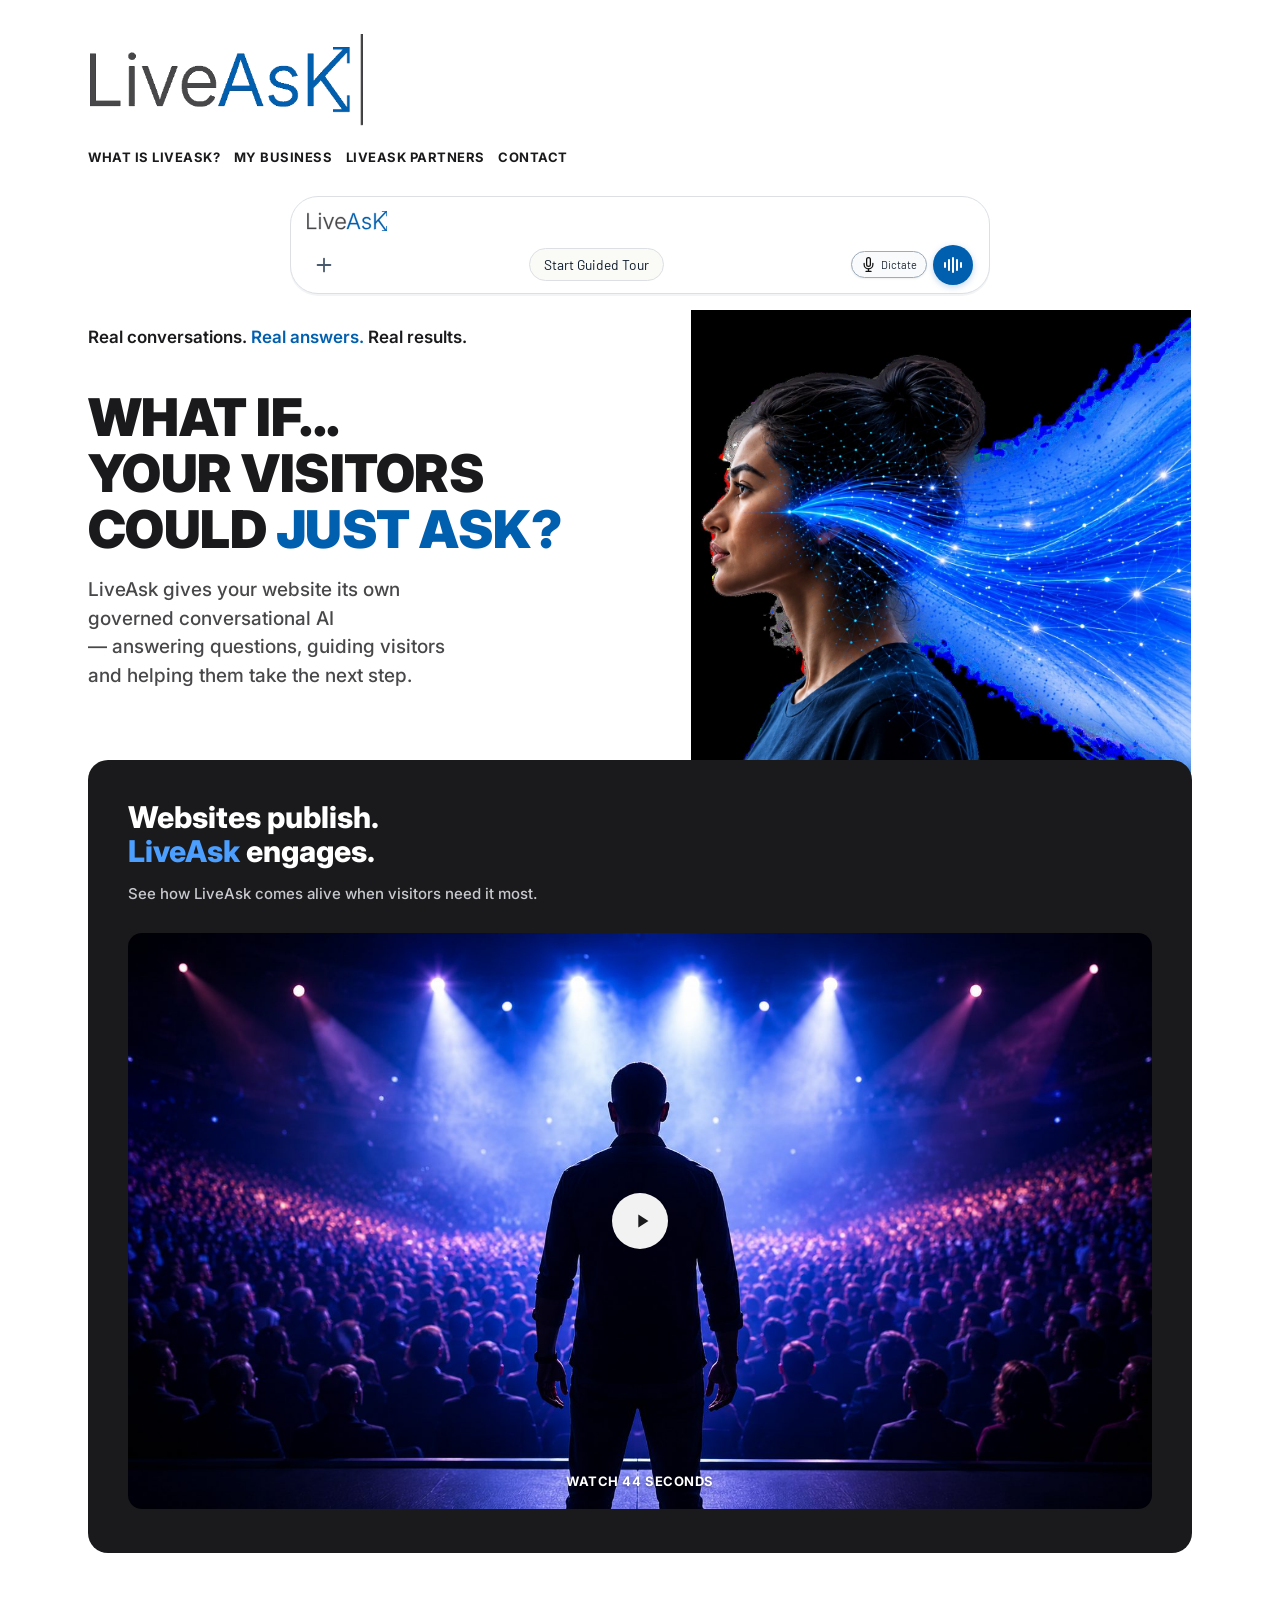
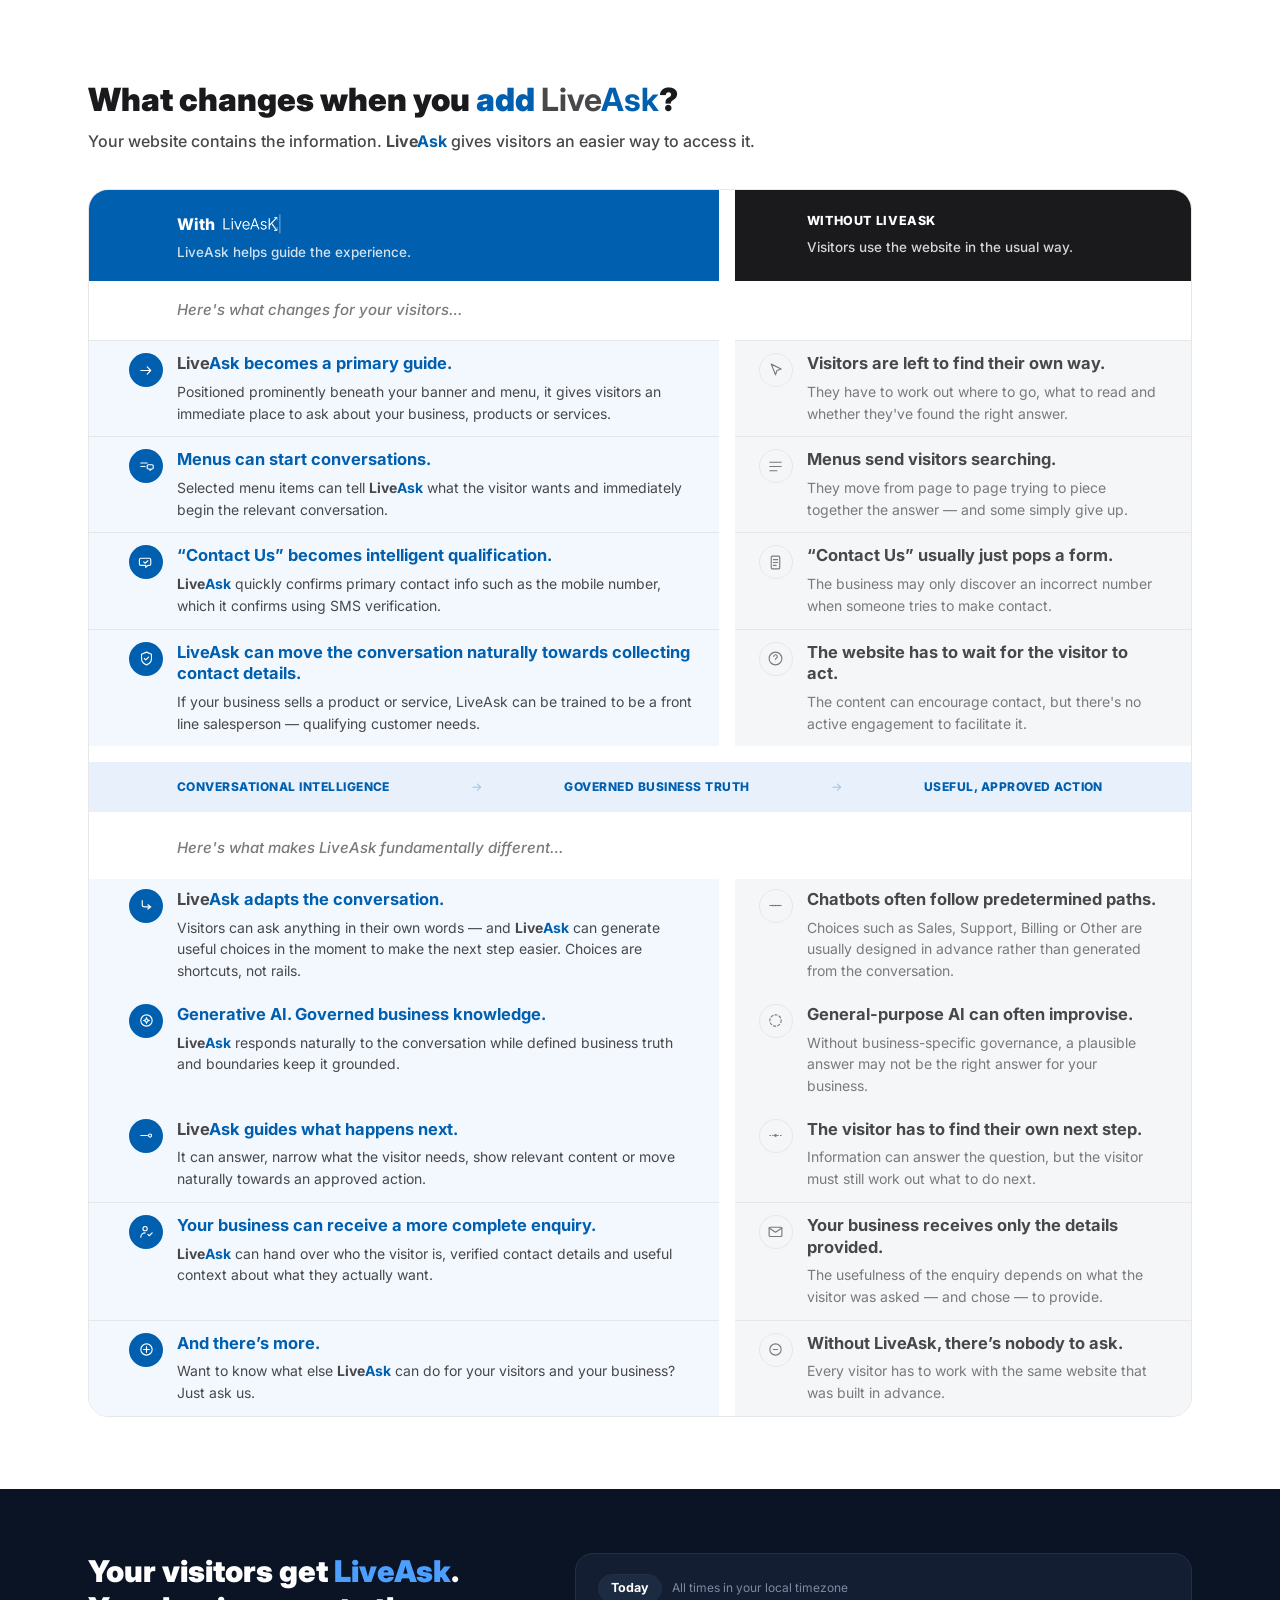
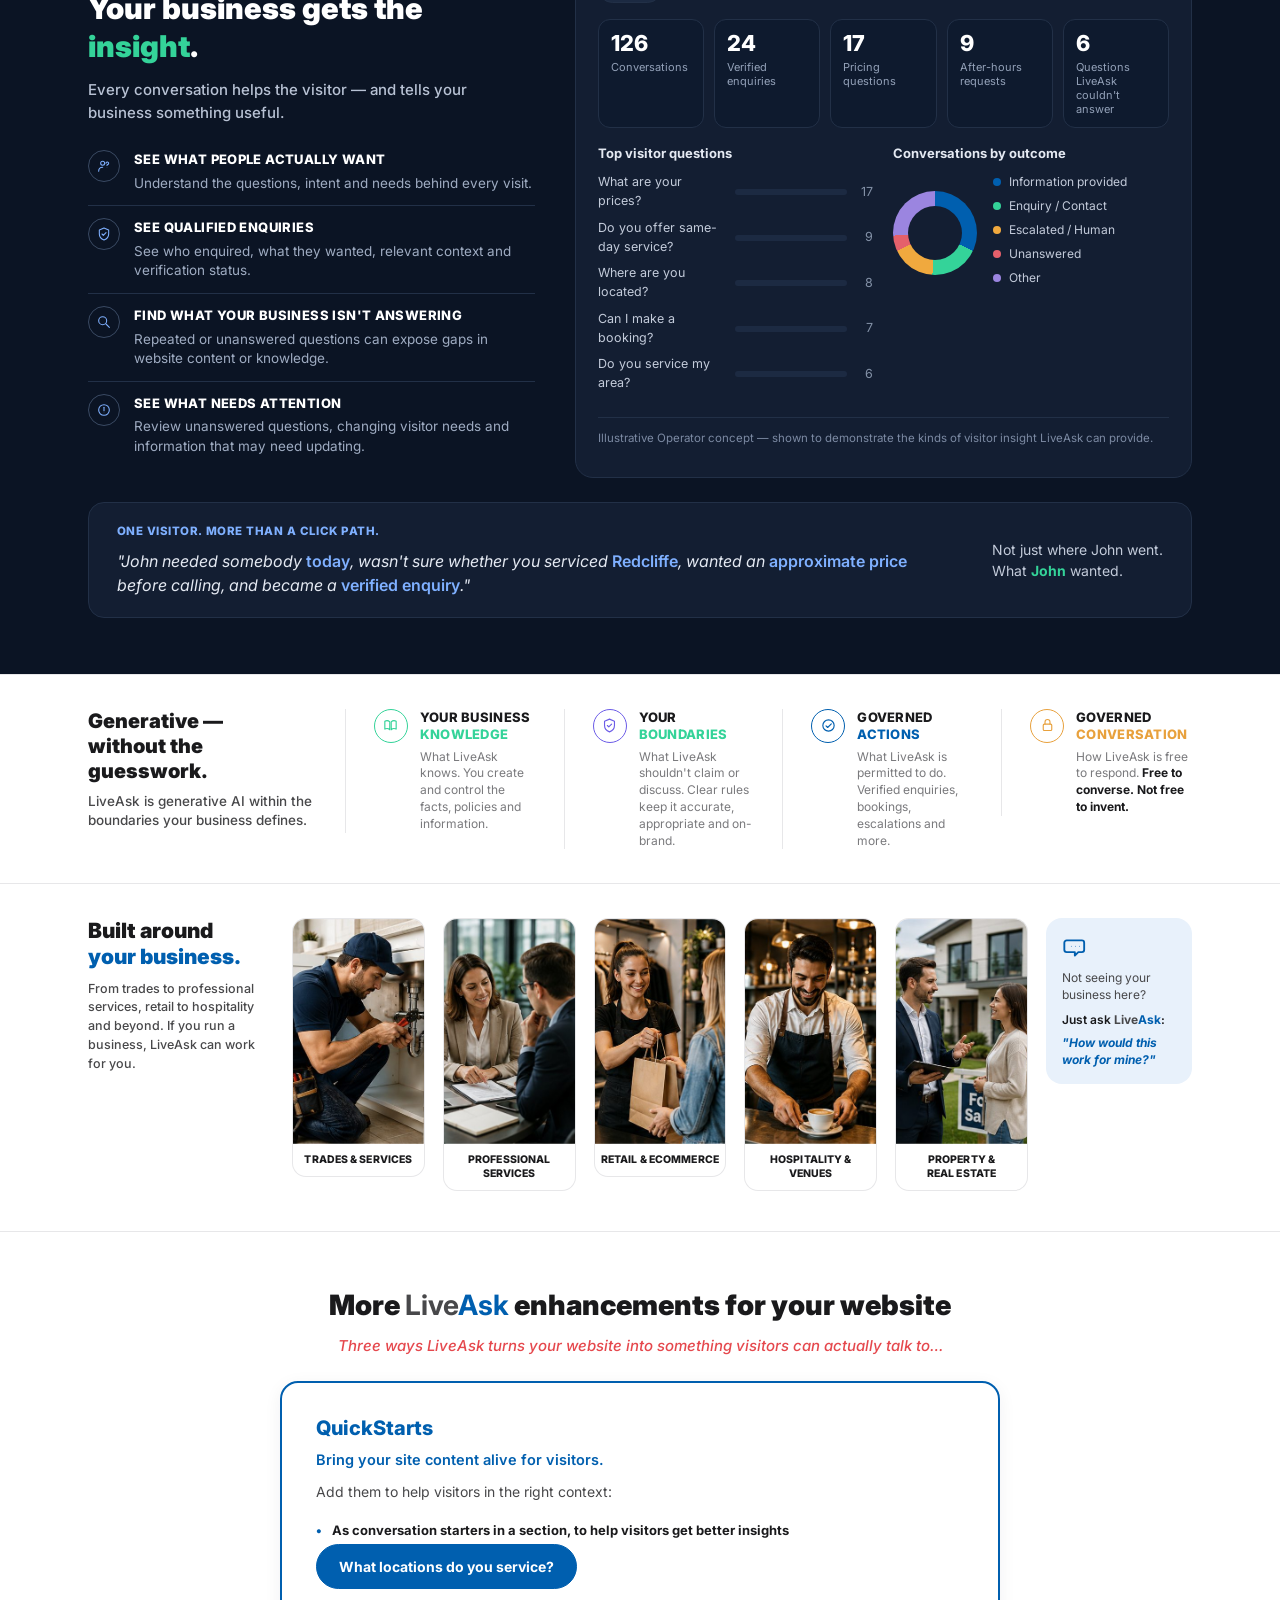
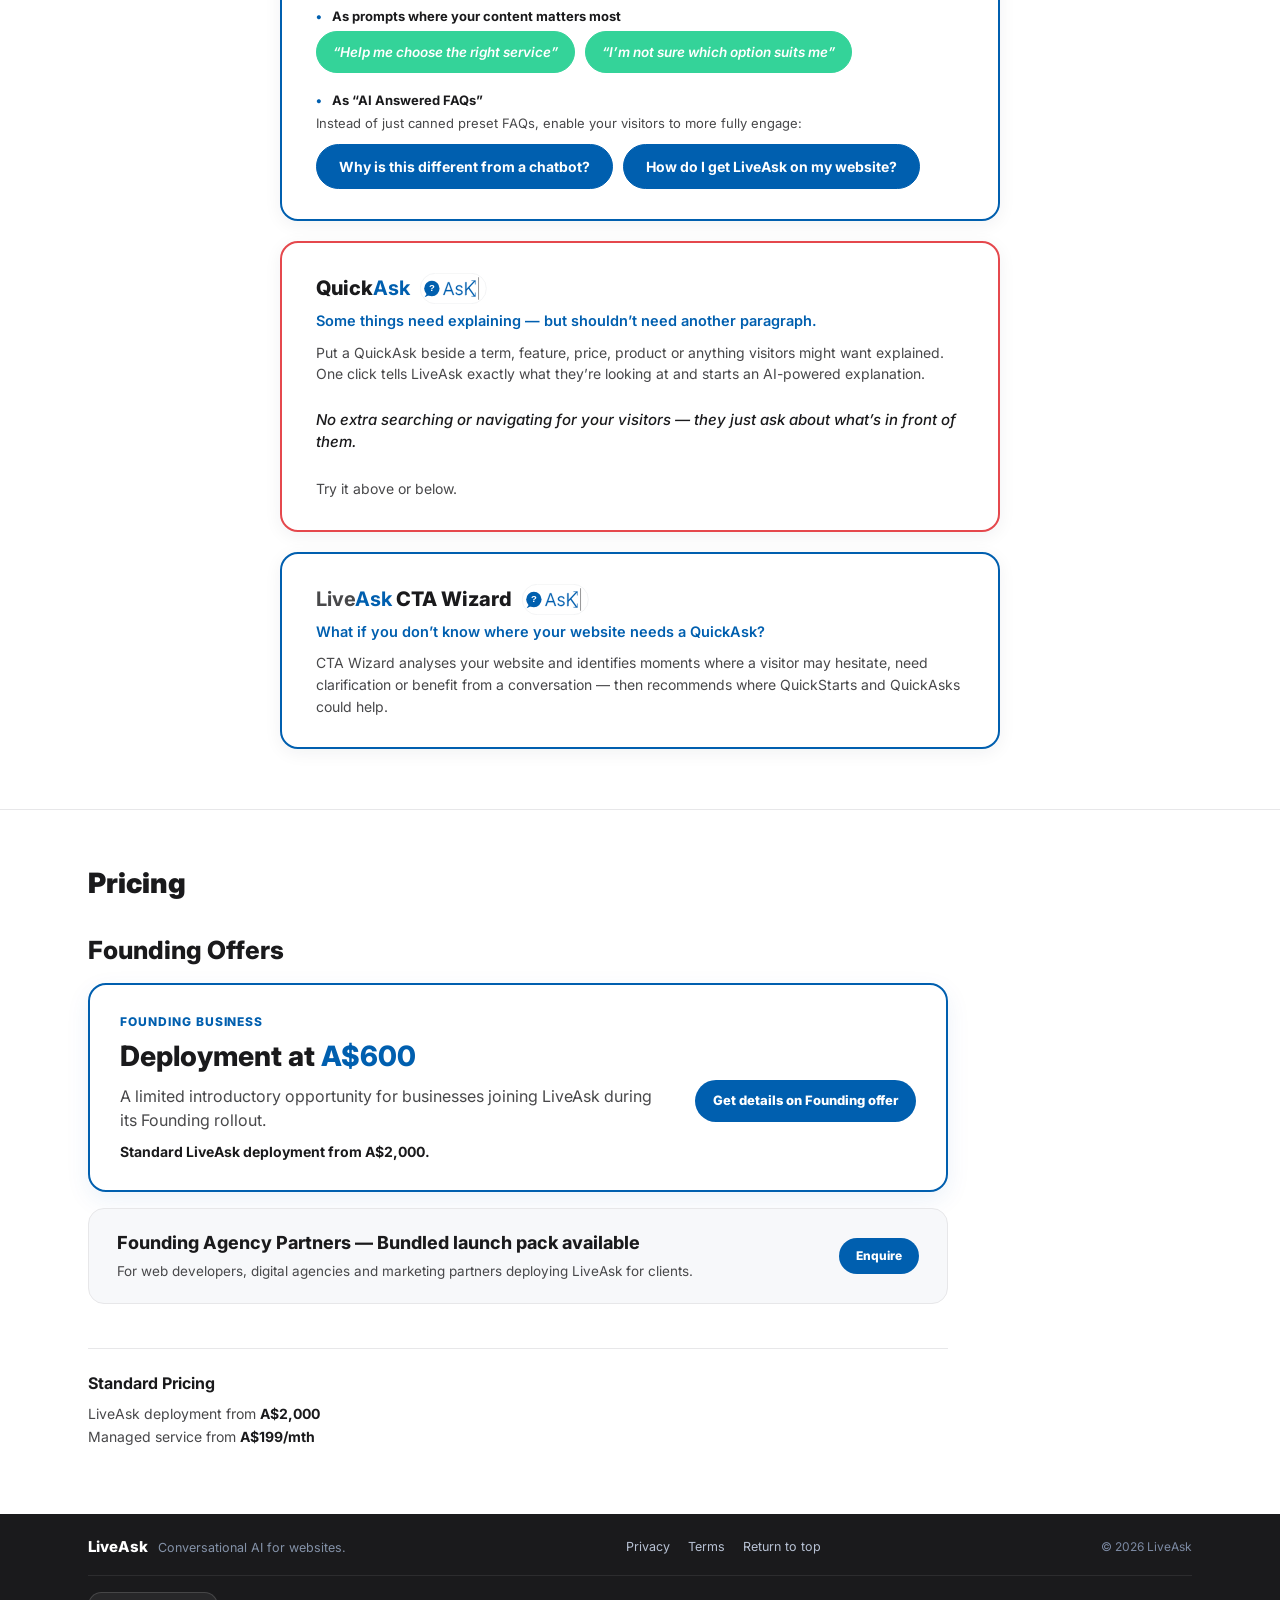
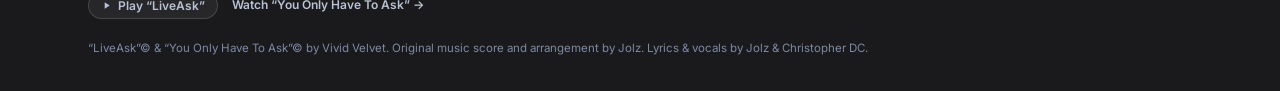
==== index.html @ ff4d7b0a "Update homepage Founding offer pricing presentation" ====
<!DOCTYPE html>
<html lang="en">
<head>
<meta charset="UTF-8">
<meta name="viewport" content="width=device-width, initial-scale=1.0">
<title>LiveAsk — Real conversations. Real answers. Real results.</title>
<link rel="icon" href="/favicon.svg" type="image/svg+xml">
<link rel="icon" href="/favicon.ico" sizes="32x32">
<link rel="apple-touch-icon" href="/apple-touch-icon.png">
<link rel="manifest" href="/manifest.json">
<link rel="preconnect" href="https://fonts.googleapis.com">
<link rel="preconnect" href="https://fonts.gstatic.com" crossorigin>
<link href="https://fonts.googleapis.com/css2?family=Inter:wght@400;500;600;700;800;900&display=swap" rel="stylesheet">
<style>
  :root {
    --liveask-blue: #005FAF;
    --liveask-charcoal: #48484A;
    --ink: #1A1A1C;
    --paper: #FFFFFF;
    --hairline: #E7E7E9;
    --placeholder-fill: #F5F6F8;
    --placeholder-line: #D8DADE;
    --liveask-green: #34D399;
    --liveask-navy: #0B1424;
    --liveask-navy-card: #131E32;
    --liveask-navy-border: #223047;
    --liveask-with-tint: #F3F8FE;
    --liveask-indigo: #6C5CE7;
    --liveask-amber: #E8A13D;
    --liveask-red: #E5484D;
    --liveask-amber-tint: #FBF3E7;
    --liveask-red-tint: #FDEDEC;
    --liveask-muted: #7A7A7D;
    --liveask-blue-soft: #E8F1FB;

    --page-max: 1200px;
    --gutter-desktop: 48px;
    --gutter-mobile: 20px;
  }

  * { box-sizing: border-box; }

  html, body {
    margin: 0;
    padding: 0;
  }

  body {
    font-family: 'Inter', -apple-system, BlinkMacSystemFont, 'Segoe UI', sans-serif;
    color: var(--ink);
    background: var(--paper);
    -webkit-font-smoothing: antialiased;
    line-height: 1.5;
  }

  a { color: inherit; text-decoration: none; }

  .wrap {
    max-width: var(--page-max);
    margin: 0 auto;
    padding-left: var(--gutter-desktop);
    padding-right: var(--gutter-desktop);
  }

  @media (max-width: 720px) {
    .wrap { padding-left: var(--gutter-mobile); padding-right: var(--gutter-mobile); }
  }

  /* ============================================================
     HEADER — logo + navigation
     ============================================================ */

  .site-header {
    padding-top: 32px;
    padding-bottom: 18px;
  }

  @media (max-width: 720px) {
    .site-header { padding-top: 16px; padding-bottom: 10px; }
  }

  .logo-lockup {
    display: block;
    margin-bottom: 20px;
  }

  .logo-lockup img {
    display: block;
    height: 96px;
    width: auto;
  }

  @media (max-width: 720px) {
    .logo-lockup { margin-bottom: 8px; }
    .logo-lockup img { height: 58px; }
  }

  /* Primary navigation. Desktop shows the full "LIVEASK AGENTS" label;
     mobile swaps to the shortened "AGENTS" via the [data-mobile] element
     below, per the approved written spec (Section 8) — the mockup's
     desktop "AGENTS" shortening was image-generation drift, not authoritative. */
  /* Balanced/justified across the full header width, rather than
     clustered tight under the logo — spacing between items comes
     from the row itself (space-between), not fixed gaps. */
  .primary-nav {
    display: flex;
    align-items: center;
    justify-content: space-between;
    width: 100%;
    max-width: 480px;
    margin: 0 auto 0 0; /* nav block itself stays left-anchored under the logo; items inside are justified */
    flex-wrap: nowrap;
    white-space: nowrap;
  }

  .primary-nav a {
    font-size: 13px;
    font-weight: 700;
    letter-spacing: 0.04em;
    text-transform: uppercase;
    color: var(--ink);
  }

  .primary-nav [data-mobile] { display: none; }

  @media (max-width: 720px) {
    .primary-nav {
      max-width: none; /* use the full mobile width for justification */
      overflow: hidden; /* must stay one line — no wrap, no hamburger */
    }
    .primary-nav a {
      font-size: 10.5px;
      letter-spacing: 0.02em;
    }
    .primary-nav [data-desktop] { display: none; }
    .primary-nav [data-mobile] { display: inline; }
  }

  /* ============================================================
     LIVEASK BAR — RESERVED INTEGRATION POINT ONLY
     Per the approved brief: the real LiveAsk frontend (expansion,
     rotating prompts, mic, submit, conversation UI) is supplied
     separately and must be integrated, not fabricated here. This
     block reserves the correct position, proportions and spacing
     only. The cursor-off logo + CSS cursor pairing was explicitly
     requested for the logo lockup inside this bar; everything else
     in this container is inert structure, not real behaviour.
     ============================================================ */

  .liveask-bar {
    display: flex;
    align-items: center;
    gap: 14px;
    background: var(--paper);
    border: 1.5px solid var(--hairline);
    border-radius: 999px;
    padding: 14px 24px;
    box-shadow: 0 1px 2px rgba(20, 20, 25, 0.04);
  }

  .liveask-privacy-notice {
    margin: 10px 0 0;
    text-align: center;
    font-size: 11.5px;
    line-height: 1.4;
    color: var(--liveask-muted);
  }

  .liveask-privacy-notice a {
    color: var(--liveask-muted);
    text-decoration: underline;
  }

  .liveask-privacy-notice a:hover {
    color: var(--liveask-blue);
  }

  .liveask-bar .bar-logo {
    display: flex;
    align-items: center;
    gap: 0;
    flex-shrink: 0;
  }

  .liveask-bar .bar-logo img {
    height: 22px;
    width: auto;
    display: block;
  }

  /* CSS-rendered cursor, immediately right of the cursor-off logo mark,
     as specifically requested — a static brand detail, not an
     interactive/conversational behaviour. Pulled in with a negative
     margin because the source PNG has ~6% baked-in transparent
     padding after the arrow tip, which otherwise reads as an
     unintended gap no matter how tight the CSS spacing is. */
  .bar-cursor {
    width: 1.5px;
    height: 20px;
    background: var(--liveask-charcoal);
    margin-left: -1px;
    animation: blink 1.5s steps(1) infinite;
  }

  @keyframes blink {
    0%, 49% { opacity: 1; }
    50%, 100% { opacity: 0; }
  }

  /* Empty flexible reserve — real placeholder/rotating-prompt text,
     microphone and submit control arrive with the real component. */
  .bar-reserve {
    flex: 1 1 auto;
    min-width: 24px;
  }

  @media (max-width: 720px) {
    .liveask-bar { padding: 11px 18px; gap: 10px; }
    .liveask-bar .bar-logo img { height: 17px; }
    .bar-cursor { height: 15px; margin-left: -1px; }
  }

  /* ============================================================
     TAGLINE
     ============================================================ */

  .tagline {
    margin-top: 20px;
    font-size: 17px;
    font-weight: 600;
    white-space: nowrap;
  }

  .tagline .accent { color: var(--liveask-blue); }
  .tagline .plain { color: var(--ink); }

  @media (max-width: 720px) {
    .tagline { margin-top: 14px; font-size: 11.5px; }
  }

  /* ============================================================
     HERO
     ============================================================ */

  .hero {
    display: grid;
    grid-template-columns: 1.05fr 0.95fr;
    grid-template-areas: "content art";
    column-gap: 48px;
    align-items: start;
    margin-top: 40px;
    padding-bottom: 0;
  }

  .hero-content { grid-area: content; }
  .hero-heading { grid-area: heading; }
  .hero-copy { grid-area: copy; }

  .hero h1 {
    margin: 0;
    font-size: 52px;
    line-height: 1.08;
    font-weight: 900;
    letter-spacing: -0.01em;
    text-transform: uppercase;
  }

  .hero h1 .line-emphasis { color: var(--liveask-blue); }

  .hero p.supporting {
    margin-top: 18px;
    max-width: 40ch;
    font-size: 19px;
    line-height: 1.5;
    color: var(--liveask-charcoal);
    font-weight: 500;
  }

  .desktop-break { display: inline; }

  /* Hero artwork — the cropped/transparent version of
     liveask-hero-conversation-flow.png. Real supplied asset, genuine
     alpha transparency (confirmed — not a checkerboard artifact this
     time), tightly cropped to her face with no dead space in front
     of it. No frame, no border, no shadow, no card — sits directly
     on the white page. Container aspect-ratio matches the source
     image's own ratio (1230:1278, near-square) so object-fit needs
     to do minimal cropping. */
  .hero-art {
    grid-area: art;
    width: 100%;
    max-width: 500px;
    aspect-ratio: 1230 / 1278;
    justify-self: center;
    align-self: start;
    margin-top: -80px;
    overflow: hidden;
  }

  .hero-art img {
    display: block;
    width: 100%;
    height: 100%;
    object-fit: cover;
    object-position: center;
  }

  /* Mobile: headline spans full width; the supporting copy and the
     (substantially shrunk) artwork share the row beneath it, per the
     approved mobile composition reference. This replaces the earlier
     "image as a large block underneath everything" approach and is
     what actually shortens the hero on mobile. */
  .force-break { display: none; }

  @media (max-width: 900px) {
    .hero {
      grid-template-columns: minmax(0, 1fr) minmax(0, 1fr);
      grid-template-areas:
        "heading heading"
        "copy    art";
      column-gap: 10px;
      row-gap: 18px;
    }
    .hero-content { display: contents; }
    .hero h1 { font-size: 32px; }
    .hero-art { max-width: none; align-self: start; margin-right: -38px; margin-top: -12px; }
    .force-break { display: inline; }
    .desktop-break { display: none; }
    .hero p.supporting {
      font-size: 15px;
      margin-top: 6px;
      width: 240px;
      max-width: none;
      min-width: 0;
      justify-self: start;
    }
    .hero {
      grid-template-columns: minmax(0, 1fr) minmax(0, 1fr);
    }
  }

  @media (max-width: 720px) {
    .hero { margin-top: 14px; padding-bottom: 0; }
    .hero h1 { font-size: 27px; }
    .hero p.supporting { font-size: 15px; margin-top: 6px; }
    .hero {
      grid-template-columns: minmax(0, 1fr) minmax(0, 1fr);
      column-gap: 8px;
    }
    .hero-art { margin-right: -30px; }
  }

  /* ============================================================
     "WEBSITES PUBLISH. LIVEASK ENGAGES." — dark explainer section.
     Real HTML/CSS throughout; liveask-video-auditorium.png is the
     only media element. Play control is a real <button>, not part
     of the artwork, per instruction — inert for now (no video wired
     up yet, consistent with "prepare, don't build the video itself").
     ============================================================ */

  .engage-section {
    padding: 0 0 64px;
    margin-top: -70px;
    position: relative;
    z-index: 1;
  }

  /* Correctly-ordered mobile reset — placed AFTER the desktop rule
     above, not before it. A rule placed earlier in the file loses to
     a later rule of equal specificity regardless of which media
     query it's in; an earlier attempt at this reset was silently
     overridden by the desktop rule it was meant to cancel, which is
     what broke mobile in the previous pass. */
  @media (max-width: 900px) {
    .engage-section {
      margin-top: 0;
      position: static;
    }
  }

  .engage-card {
    background: var(--ink);
    border-radius: 20px;
    padding: 40px 40px 44px;
  }

  .engage-heading {
    margin: 0;
    color: #FFFFFF;
    font-size: 30px;
    font-weight: 800;
    line-height: 1.15;
  }

  .engage-heading .accent-blue { color: #4D9FFF; }

  .engage-sub {
    margin: 14px 0 0;
    color: #C7C9CE;
    font-size: 15px;
    font-weight: 500;
    max-width: 46ch;
  }

  .engage-media {
    position: relative;
    margin-top: 28px;
    border-radius: 14px;
    overflow: hidden;
    aspect-ratio: 16 / 9;
    background: #000;
  }

  .engage-media img,
  .engage-media video {
    display: block;
    width: 100%;
    height: 100%;
    object-fit: cover;
  }

  .watch-caption {
    position: absolute;
    left: 50%;
    bottom: 18px;
    transform: translateX(-50%);
    color: #FFFFFF;
    font-size: 13px;
    font-weight: 700;
    letter-spacing: 0.04em;
    text-transform: uppercase;
    text-shadow: 0 1px 3px rgba(0,0,0,0.5);
    pointer-events: none;
  }

  @media (prefers-reduced-motion: no-preference) {
    .play-control,
    .watch-caption {
      transition: opacity 0.2s ease;
    }
  }

  .engage-media.is-playing .play-control,
  .engage-media.is-playing .watch-caption {
    opacity: 0;
    pointer-events: none;
  }

  .play-control {
    position: absolute;
    top: 50%;
    left: 50%;
    transform: translate(-50%, -50%);
    width: 56px;
    height: 56px;
    border-radius: 999px;
    border: none;
    background: rgba(255, 255, 255, 0.95);
    color: var(--ink);
    display: flex;
    align-items: center;
    justify-content: center;
    cursor: pointer;
    padding: 0;
  }

  .play-control svg { margin-left: 3px; } /* optical centering for the play triangle */

  @media (max-width: 720px) {
    .engage-section { padding: 0 0 24px; margin-top: 0; }
    .engage-card { padding: 28px 22px 32px; border-radius: 18px; }
    .engage-heading { font-size: 24px; }
    .engage-sub { font-size: 13.5px; margin-top: 10px; }
    .engage-media { margin-top: 20px; border-radius: 12px; }
    .play-control { width: 46px; height: 46px; }
  }

  /* ============================================================
     COMPARISON SECTION — "What changes when you add LiveAsk?"
     ============================================================ */

  .comp-icon-defs { display: none; }

  .comparison-section { padding: 64px 0 72px; }

  .comparison-intro { max-width: 68ch; }

  .comparison-intro h2 {
    margin: 0;
    font-size: 32px;
    font-weight: 900;
    line-height: 1.2;
    color: var(--ink);
  }

  .comp-heading-accent { color: var(--liveask-blue); }

  .comparison-intro p {
    margin: 10px 0 0;
    font-size: 16px;
    color: var(--liveask-charcoal);
    font-weight: 500;
  }

  /* brand word — body copy treatment (rule B) */
  .brand-word { white-space: nowrap; }
  .brand-live { color: var(--liveask-charcoal); font-weight: 700; }
  .brand-ask { color: var(--liveask-blue); font-weight: 700; }

  /* ---------- DESKTOP / TABLET TABLE ---------- */

  .comparison-table {
    display: grid;
    grid-template-columns: minmax(0, 1.38fr) minmax(0, 1fr);
    column-gap: 16px;
    row-gap: 0;
    margin-top: 36px;
    background: var(--paper);
    border: 1px solid var(--hairline);
    border-radius: 20px;
    overflow: hidden;
  }

  .comp-col-header { padding-top: 22px; padding-bottom: 18px; color: #fff; }

  .comp-logo { display: block; width: auto; }

  .comp-col-with.comp-col-header { padding-left: 88px; padding-right: 24px; background: var(--liveask-blue); }
  .comp-col-without.comp-col-header { padding-left: 72px; padding-right: 40px; background: var(--ink); }

  .comp-col-label {
    margin: 0;
    display: flex;
    align-items: center;
    gap: 8px;
    font-size: 16px;
    font-weight: 800;
    color: #fff;
  }

  .comp-col-label-without {
    font-size: 12.5px;
    letter-spacing: 0.05em;
    text-transform: uppercase;
  }

  .comp-logo-banner {
    height: 20px;
    width: auto;
    display: block;
    margin: 0;
    filter: brightness(0) invert(1);
  }

  .comp-col-sub {
    margin: 6px 0 0;
    font-size: 14px;
    font-weight: 500;
    color: var(--liveask-charcoal);
  }

  .comp-col-sub-on-color {
    margin: 6px 0 0;
    font-size: 13.5px;
    font-weight: 500;
    color: rgba(255, 255, 255, 0.82);
  }

  .comp-row { display: contents; }

  .comp-progression-banner {
    grid-column: 1 / -1;
    display: flex;
    align-items: center;
    justify-content: space-between;
    gap: 12px;
    min-height: 50px;
    margin-top: 16px;
    padding: 0 88px;
    background: var(--liveask-blue-soft);
    font-size: 12px;
    font-weight: 800;
    letter-spacing: 0.04em;
    text-transform: uppercase;
    color: var(--liveask-blue);
  }

  .comp-progression-banner .arrow { color: #9BBFE0; font-weight: 400; flex-shrink: 0; }

  .comp-narrative-caption {
    grid-column: 1 / -1;
    padding: 10px 40px 4px 88px;
    font-size: 15px;
    font-style: italic;
    font-weight: 500;
    color: var(--liveask-muted);
  }

  .comp-narrative-caption--top {
    padding-top: 3px;
  }

  .comp-cell {
    display: flex;
    gap: 14px;
    align-items: flex-start;
    padding-top: 12px;
    padding-bottom: 12px;
    border-top: 1px solid var(--hairline);
  }

  .comp-with { padding-left: 40px; padding-right: 24px; }
  .comp-without { padding-left: 24px; padding-right: 32px; }

  .comp-row-progression .comp-cell { border-top: none; padding-top: 10px; }

  .comp-cell h4 {
    margin: 0;
    font-size: 16.5px;
    font-weight: 700;
    line-height: 1.32;
    color: var(--ink);
  }

  .comp-with h4 { color: var(--liveask-blue); }
  .comp-without h4 { color: var(--liveask-charcoal); }

  .comp-cell p {
    margin: 6px 0 0;
    font-size: 14px;
    line-height: 1.55;
    color: var(--liveask-charcoal);
  }

  .comp-without p { color: var(--liveask-muted); }

  .comp-with { background: var(--liveask-with-tint); }
  .comp-without { background: var(--placeholder-fill); }

  .row-icon {
    flex-shrink: 0;
    width: 34px;
    height: 34px;
    border-radius: 999px;
    display: flex;
    align-items: center;
    justify-content: center;
  }

  .row-icon svg { width: 17px; height: 17px; fill: none; stroke: currentColor; stroke-width: 1.6; stroke-linecap: round; stroke-linejoin: round; }

  .row-icon-with { background: var(--liveask-blue); color: #fff; }
  .row-icon-without { background: transparent; border: 1.5px solid var(--hairline); color: var(--liveask-muted); }

  /* ---------- MOBILE INTERLACED PAIRS ---------- */

  .comparison-mobile { display: none; }

  .comp-mobile-header { margin-top: 28px; }
  .comp-mobile-header .comp-logo { height: 22px; margin-bottom: 8px; }
  .comp-mobile-caption { font-style: italic; }

  .comp-pair {
    margin-top: 18px;
    border: 1px solid var(--hairline);
    border-radius: 16px;
    overflow: hidden;
  }

  .comp-pair-progression { border-color: var(--liveask-blue); }

  .comp-progression-label-mobile {
    margin: 0;
    padding: 10px 16px;
    background: var(--liveask-blue-soft);
    font-size: 11px;
    font-weight: 700;
    letter-spacing: 0.02em;
    text-transform: uppercase;
    color: var(--liveask-blue);
  }

  .comp-progression-label-mobile span { color: var(--liveask-muted); font-weight: 400; }

  .comp-block { padding: 16px 16px; }
  .comp-block-with { border-bottom: 1px solid var(--hairline); background: var(--liveask-with-tint); }
  .comp-block-without { background: var(--placeholder-fill); }

  .comp-block-header { display: flex; align-items: center; gap: 8px; margin-bottom: 8px; }

  .comp-block .row-icon { width: 28px; height: 28px; flex-shrink: 0; }
  .comp-block .row-icon svg { width: 14px; height: 14px; }

  .comp-tag {
    display: inline-block;
    font-size: 11px;
    font-weight: 800;
    letter-spacing: 0.04em;
    text-transform: uppercase;
  }

  .comp-tag-with { color: var(--liveask-charcoal); text-transform: none; font-weight: 700; font-size: 13px; }
  .comp-tag-without { color: var(--liveask-muted); }

  .comp-block h4 { margin: 0; font-size: 15.5px; font-weight: 700; line-height: 1.3; color: var(--ink); }
  .comp-block-without h4 { color: var(--liveask-charcoal); }
  .comp-block p { margin: 5px 0 0; font-size: 13.5px; line-height: 1.5; color: var(--liveask-charcoal); }
  .comp-block-without p { color: var(--liveask-muted); }

  .comp-pair-hidden { display: none; }

  .comp-toggle {
    display: block;
    width: 100%;
    margin-top: 18px;
    padding: 13px 0;
    background: transparent;
    border: 1.5px solid var(--liveask-blue);
    border-radius: 999px;
    color: var(--liveask-blue);
    font-size: 14px;
    font-weight: 700;
    cursor: pointer;
  }

  @media (max-width: 900px) {
    .comparison-table { display: none; }
    .comparison-mobile { display: block; }
    .comparison-section { padding: 40px 0 56px; }
    .comparison-intro h2 { font-size: 26px; }
    .comparison-intro p { font-size: 14.5px; }
  }


  /* ============================================================
     VISITOR INSIGHT SECTION — "Your visitors get LiveAsk.
     Your business gets the insight."
     ============================================================ */

  .visitor-insight-section {
    background: var(--liveask-navy);
    padding: 56px 0;
  }

  .insight-heading {
    margin: 0;
    font-size: 30px;
    font-weight: 900;
    line-height: 1.25;
    color: #FFFFFF;
  }

  .insight-heading .accent-live { color: #FFFFFF; }
  .insight-heading .accent-ask { color: #4D9FFF; }
  .insight-heading .accent-green { color: var(--liveask-green); }

  .insight-sub {
    margin: 14px 0 0;
    font-size: 15px;
    line-height: 1.5;
    color: #B8C2D4;
    font-weight: 500;
    max-width: 40ch;
  }

  .insight-main {
    display: grid;
    grid-template-columns: minmax(0, 42fr) minmax(0, 58fr);
    column-gap: 40px;
    align-items: start;
    margin-top: 8px;
  }

  .insight-benefits { margin-top: 26px; }

  .insight-item {
    display: flex;
    gap: 14px;
    align-items: flex-start;
    padding: 12px 0;
    border-top: 1px solid var(--liveask-navy-border);
  }

  .insight-item:first-child { border-top: none; padding-top: 0; }

  .insight-item-icon {
    flex-shrink: 0;
    width: 32px;
    height: 32px;
    border-radius: 999px;
    border: 1.5px solid #3A4A63;
    color: #7FB0FF;
    display: flex;
    align-items: center;
    justify-content: center;
  }

  .insight-item-icon svg { width: 16px; height: 16px; fill: none; stroke: currentColor; stroke-width: 1.6; stroke-linecap: round; stroke-linejoin: round; }

  .insight-item h4 {
    margin: 0;
    font-size: 13px;
    font-weight: 800;
    letter-spacing: 0.03em;
    text-transform: uppercase;
    color: #FFFFFF;
  }

  .insight-item p {
    margin: 4px 0 0;
    font-size: 13.5px;
    line-height: 1.45;
    color: #9FACC2;
  }

  /* ---------- Operator preview panel ---------- */

  .operator-preview {
    background: var(--liveask-navy-card);
    border: 1px solid var(--liveask-navy-border);
    border-radius: 18px;
    padding: 20px 22px;
  }

  .operator-header {
    display: flex;
    align-items: baseline;
    gap: 10px;
    flex-wrap: wrap;
  }

  .operator-today {
    display: inline-block;
    font-size: 12.5px;
    font-weight: 700;
    color: #FFFFFF;
    background: #1C2A42;
    border: 1px solid var(--liveask-navy-border);
    border-radius: 999px;
    padding: 4px 12px;
  }

  .operator-header-note { font-size: 12px; color: #7C8AA3; }

  .operator-metrics {
    display: grid;
    grid-template-columns: repeat(5, minmax(0, 1fr));
    gap: 10px;
    margin-top: 16px;
  }

  .operator-metric {
    background: #0E1A2E;
    border: 1px solid var(--liveask-navy-border);
    border-radius: 12px;
    padding: 12px 12px 10px;
  }

  .operator-metric .metric-value {
    font-size: 22px;
    font-weight: 800;
    color: #FFFFFF;
    line-height: 1;
  }

  .operator-metric .metric-label {
    margin-top: 6px;
    font-size: 11px;
    line-height: 1.3;
    color: #93A1B8;
  }

  .operator-detail {
    display: grid;
    grid-template-columns: minmax(0, 1fr) minmax(0, 1fr);
    column-gap: 20px;
    margin-top: 16px;
  }

  .operator-panel-title {
    margin: 0 0 10px;
    font-size: 13px;
    font-weight: 700;
    color: #E4E9F2;
  }

  .question-row {
    display: flex;
    align-items: center;
    gap: 8px;
    margin-bottom: 8px;
    font-size: 12.5px;
    color: #C3CBDA;
  }

  .question-row .q-label { flex: 0 0 auto; width: 47%; }
  .question-row .q-bar-track { flex: 1 1 auto; height: 6px; background: #1C2A42; border-radius: 999px; overflow: hidden; }
  .question-row .q-bar-fill { height: 100%; background: var(--liveask-blue); border-radius: 999px; }
  .question-row .q-count { flex: 0 0 auto; width: 18px; text-align: right; color: #8492A8; }

  .outcome-wrap { display: flex; align-items: center; gap: 16px; }

  .donut {
    width: 84px;
    height: 84px;
    border-radius: 50%;
    flex-shrink: 0;
    background: conic-gradient(
      var(--liveask-blue) 0% 32%,
      var(--liveask-green) 32% 51%,
      #F0A93E 51% 68%,
      #E5606B 68% 74%,
      #9B85E0 74% 100%
    );
    position: relative;
  }

  .donut::after {
    content: '';
    position: absolute;
    inset: 15px;
    border-radius: 50%;
    background: var(--liveask-navy-card);
  }

  .outcome-legend { list-style: none; margin: 0; padding: 0; font-size: 12px; color: #C3CBDA; }
  .outcome-legend li { display: flex; align-items: center; gap: 8px; margin-bottom: 6px; }
  .outcome-dot { width: 8px; height: 8px; border-radius: 999px; flex-shrink: 0; }

  .operator-disclaimer {
    margin-top: 16px;
    padding-top: 12px;
    border-top: 1px solid var(--liveask-navy-border);
    font-size: 11.5px;
    color: #7C8AA3;
    line-height: 1.4;
  }

  /* ---------- John insight strip ---------- */

  .visitor-insight-example {
    margin-top: 24px;
    background: var(--liveask-navy-card);
    border: 1px solid var(--liveask-navy-border);
    border-radius: 16px;
    padding: 20px 28px;
    display: grid;
    grid-template-columns: minmax(0, 1fr) auto;
    column-gap: 32px;
    align-items: center;
  }

  .insight-example-label {
    margin: 0 0 8px;
    font-size: 11.5px;
    font-weight: 800;
    letter-spacing: 0.04em;
    text-transform: uppercase;
    color: #7FB0FF;
  }

  .insight-example-quote {
    margin: 0;
    font-size: 16px;
    line-height: 1.5;
    color: #E4E9F2;
    font-style: italic;
  }

  .insight-example-quote .em-blue { color: #7FB0FF; font-style: normal; font-weight: 600; }

  .insight-example-synthesis {
    font-size: 14px;
    line-height: 1.5;
    color: #C3CBDA;
    white-space: nowrap;
  }

  .insight-example-synthesis .em-green { color: var(--liveask-green); font-weight: 700; }
  .insight-example-synthesis p { margin: 0; }

  @media (max-width: 900px) {
    .visitor-insight-section { padding: 40px 0; }
    .insight-heading { font-size: 24px; }
    .insight-main { grid-template-columns: minmax(0, 1fr); row-gap: 28px; }
    .operator-metrics { grid-template-columns: repeat(2, minmax(0, 1fr)); }
    .operator-metric:nth-child(5) { grid-column: 1 / -1; }
    .operator-detail { grid-template-columns: minmax(0, 1fr); row-gap: 22px; }
    .visitor-insight-example {
      grid-template-columns: minmax(0, 1fr);
      row-gap: 14px;
      padding: 18px 20px;
    }
    .insight-example-synthesis { white-space: normal; }
  }


  /* ============================================================
     GENERATIVE / GOVERNANCE BAND — "Generative — without the
     guesswork." Tight single-row horizontal band, per the
     original full-page mockup crop.
     ============================================================ */

  .generative-section {
    background: var(--paper);
    padding: 34px 0;
    border-top: 1px solid var(--hairline);
  }

  .generative-band {
    display: grid;
    grid-template-columns: minmax(0, 1.2fr) minmax(0, 1fr) minmax(0, 1fr) minmax(0, 1fr) minmax(0, 1fr);
    align-items: start;
    column-gap: 28px;
  }

  .generative-heading {
    margin: 0;
    font-size: 20px;
    font-weight: 900;
    line-height: 1.25;
    color: var(--ink);
  }

  .generative-sub {
    margin: 8px 0 0;
    font-size: 13.5px;
    line-height: 1.45;
    color: var(--liveask-charcoal);
    font-weight: 500;
  }

  .generative-item {
    display: flex;
    gap: 12px;
    align-items: flex-start;
    padding-left: 28px;
    border-left: 1px solid var(--hairline);
  }

  .generative-item-icon {
    flex-shrink: 0;
    width: 34px;
    height: 34px;
    border-radius: 999px;
    border: 1.5px solid currentColor;
    display: flex;
    align-items: center;
    justify-content: center;
  }

  .generative-item-icon svg { width: 17px; height: 17px; fill: none; stroke: currentColor; stroke-width: 1.6; stroke-linecap: round; stroke-linejoin: round; }

  .generative-item-icon.icon-green { color: var(--liveask-green); }
  .generative-item-icon.icon-indigo { color: var(--liveask-indigo); }
  .generative-item-icon.icon-blue { color: var(--liveask-blue); }
  .generative-item-icon.icon-amber { color: var(--liveask-amber); }

  .generative-item h4 {
    margin: 0;
    font-size: 13px;
    font-weight: 800;
    letter-spacing: 0.02em;
    text-transform: uppercase;
    line-height: 1.35;
    color: var(--ink);
  }

  .generative-item h4 .accent-green { color: var(--liveask-green); }
  .generative-item h4 .accent-blue { color: var(--liveask-blue); }
  .generative-item h4 .accent-amber { color: var(--liveask-amber); }

  .generative-item p {
    margin: 5px 0 0;
    font-size: 12px;
    line-height: 1.4;
    color: var(--liveask-muted);
  }

  .generative-item p strong { color: var(--ink); font-weight: 700; }

  @media (max-width: 900px) {
    .generative-section { padding: 32px 0; }
    .generative-band {
      grid-template-columns: minmax(0, 1fr);
      row-gap: 20px;
    }
    .generative-item {
      padding-left: 0;
      border-left: none;
      padding-top: 16px;
      border-top: 1px solid var(--hairline);
    }
  }


  /* ============================================================
     BUILT AROUND YOUR BUSINESS — narrow humanising band.
     ============================================================ */

  .business-section {
    background: var(--paper);
    padding: 34px 0 40px;
    border-top: 1px solid var(--hairline);
  }

  .business-band {
    display: grid;
    grid-template-columns: minmax(0, 1.4fr) repeat(5, minmax(0, 1fr)) minmax(0, 1.1fr);
    align-items: start;
    column-gap: 18px;
  }

  .business-heading {
    margin: 0;
    font-size: 21px;
    font-weight: 900;
    line-height: 1.22;
    color: var(--ink);
  }

  .business-heading .accent-blue { color: var(--liveask-blue); }

  .business-sub {
    margin: 10px 0 0;
    font-size: 12.5px;
    line-height: 1.5;
    color: var(--liveask-charcoal);
    font-weight: 500;
  }

  .business-tile {
    display: block;
  }

  .business-tiles-row { display: contents; }

  .business-tile-photo {
    aspect-ratio: 298 / 507;
    width: 100%;
    border-radius: 14px 14px 0 0;
    overflow: hidden;
    border: 1px solid var(--hairline);
    border-bottom: none;
  }

  .business-tile-photo img {
    display: block;
    width: 100%;
    height: 100%;
    object-fit: cover;
    object-position: center 30%;
  }

  .business-tile-label {
    margin: 0;
    padding: 9px 6px;
    text-align: center;
    font-size: 10.5px;
    font-weight: 800;
    letter-spacing: 0.01em;
    text-transform: uppercase;
    color: var(--ink);
    background: var(--paper);
    border: 1px solid var(--hairline);
    border-top: none;
    border-radius: 0 0 14px 14px;
    line-height: 1.3;
  }

  .business-callout {
    background: var(--liveask-blue-soft);
    border-radius: 16px;
    padding: 16px 16px;
  }

  .business-callout-icon {
    display: flex;
    align-items: center;
    justify-content: center;
    width: 28px;
    height: 28px;
    color: var(--liveask-blue);
    margin-bottom: 8px;
  }

  .business-callout-icon svg { width: 100%; height: 100%; fill: none; stroke: currentColor; stroke-width: 1.6; stroke-linecap: round; stroke-linejoin: round; }

  .business-callout p {
    margin: 0;
    font-size: 12px;
    line-height: 1.4;
    color: var(--liveask-charcoal);
  }

  .business-callout .callout-ask {
    margin-top: 8px;
    font-weight: 600;
    color: var(--ink);
  }

  .business-callout .callout-quote {
    margin-top: 6px;
    font-style: italic;
    font-weight: 700;
    color: var(--liveask-blue);
  }

  .callout-row { display: contents; }

  @media (max-width: 900px) {
    .business-section { padding: 32px 0 36px; }

    .business-band {
      display: block;
    }

    .business-heading { font-size: 22px; }

    .business-tiles-row {
      display: flex;
      gap: 12px;
      margin-top: 20px;
      overflow-x: auto;
      scroll-snap-type: x proximity;
      padding-bottom: 4px;
      -webkit-overflow-scrolling: touch;
    }

    .business-tiles-row .business-tile {
      flex: 0 0 118px;
      scroll-snap-align: start;
    }

    .business-callout {
      margin-top: 20px;
      background: none;
      border-radius: 0;
      padding: 0;
    }

    .callout-row {
      display: flex;
      align-items: center;
      gap: 8px;
      flex-wrap: wrap;
    }

    .callout-row-2 { margin-top: 6px; }

    .business-callout-icon { margin-bottom: 0; flex-shrink: 0; }

    .business-callout .callout-ask,
    .business-callout .callout-quote {
      margin-top: 0;
    }
  }


  /* ============================================================
     CONVERSATION STARTERS — "What could LiveAsk do for your
     business?" Inert for now, same placeholder treatment as the
     nav items — real trigger behaviour comes in a later pass.
     ============================================================ */

  .starters-section {
    background: var(--paper);
    padding: 56px 0 60px;
    border-top: 1px solid var(--hairline);
  }

  .starters-heading {
    margin: 0;
    font-size: 28px;
    font-weight: 900;
    line-height: 1.25;
    color: var(--ink);
    text-align: center;
  }

  .starters-sub {
    margin: 12px auto 24px;
    font-size: 15px;
    font-weight: 500;
    font-style: italic;
    color: var(--liveask-red);
    text-align: center;
  }

  .starters-list {
    display: grid;
    grid-template-columns: repeat(2, minmax(0, 1fr));
    gap: 12px;
    margin-top: 30px;
    max-width: 980px;
    margin-left: auto;
    margin-right: auto;
  }

  .starter-chip {
    display: inline-flex;
    align-items: center;
    justify-content: center;
    padding: 13px 22px;
    background: var(--liveask-blue);
    border: 1.5px solid var(--liveask-blue);
    border-radius: 999px;
    font-size: 14px;
    font-weight: 700;
    color: #FFFFFF;
    cursor: pointer;
    text-align: center;
    transition: background 0.15s ease, transform 0.12s ease;
    font-family: inherit;
  }

  .starter-chip:hover {
    background: #004E93;
    transform: translateY(-1px);
  }

  /* ---------- MOCKUP v2: plain stacked blocks, no card/badge treatment ---------- */

  .enh-block {
    max-width: 720px;
    margin: 0 auto 20px;
    padding: 30px 34px;
    background: var(--paper);
    border: 2px solid var(--hairline);
    border-radius: 18px;
    box-shadow: 0 4px 18px rgba(20, 30, 45, 0.06);
  }

  .enh-block:last-child { margin-bottom: 0; }

  .enh-block--quickstarts { border-color: var(--liveask-blue); }
  .enh-block--quickask { border-color: var(--liveask-red); }
  .enh-block--wizard { border-color: var(--liveask-blue); }

  .enh-heading-row {
    display: flex;
    align-items: center;
    gap: 10px;
    margin-bottom: 6px;
  }

  .enh-heading {
    margin: 0;
    font-size: 20px;
    font-weight: 800;
    color: var(--ink);
  }

  .enh-block--quickstarts .enh-heading { color: var(--liveask-blue); }

  .enh-tagline {
    margin: 0 0 10px;
    font-size: 14.5px;
    font-weight: 600;
    color: var(--liveask-blue);
  }

  .enh-body {
    margin: 0;
    font-size: 14px;
    line-height: 1.55;
    color: var(--liveask-charcoal);
  }

  .enh-body + .enh-body { margin-top: 8px; }

  .enh-pullline {
    margin: 24px 0;
    font-size: 15px;
    font-style: italic;
    font-weight: 500;
    color: var(--ink);
  }

  .enh-heading-row .liveask-ask-btn {
    --liveask-icon-size: 31px;
  }

  .enhancement-group {
    margin-top: 18px;
  }

  .enhancement-group:first-of-type {
    margin-top: 16px;
  }

  .enhancement-group-label {
    margin: 0 0 4px;
    padding-left: 16px;
    position: relative;
    font-size: 13px;
    font-weight: 700;
    color: var(--ink);
  }

  .enhancement-group-label::before {
    content: "\2022";
    position: absolute;
    left: 0;
    color: var(--liveask-blue);
    font-weight: 800;
  }

  .enhancement-group-note {
    margin: 0 0 10px;
    font-size: 13px;
    line-height: 1.5;
    color: var(--liveask-charcoal);
  }

  .enhancement-chip-row {
    display: flex;
    flex-wrap: wrap;
    gap: 10px;
  }

  .enhancement-text-examples {
    display: flex;
    flex-wrap: wrap;
    gap: 10px;
  }

  .enhancement-text-example {
    padding: 10px 16px;
    background: var(--liveask-green);
    border: 1.5px solid var(--liveask-green);
    border-radius: 999px;
    font-size: 13.5px;
    font-style: italic;
    font-weight: 600;
    color: #FFFFFF;
  }

  /* ============================================================
     PRICING — Founding-first presentation, 28 September 2026.
     Keeps LiveAsk site typography/colour system and existing intent wiring.
     ============================================================ */

  .pricing-section {
    background: var(--paper);
    padding: 56px 0 64px;
    border-top: 1px solid var(--hairline);
  }

  .pricing-section .starters-heading {
    text-align: left;
  }

  .founding-offers-heading {
    margin: 34px 0 18px;
    font-size: 25px;
    line-height: 1.2;
    font-weight: 800;
    color: var(--ink);
  }

  .founding-business-card {
    max-width: 860px;
    border: 2px solid var(--liveask-blue);
    border-radius: 18px;
    padding: 28px 30px;
    box-shadow: 0 8px 24px rgba(0,95,175,0.08);
  }

  .founding-business-eyebrow {
    margin: 0 0 8px;
    font-size: 12px;
    font-weight: 800;
    letter-spacing: 0.08em;
    text-transform: uppercase;
    color: var(--liveask-blue);
  }

  .founding-business-row,
  .founding-partner-row {
    display: flex;
    align-items: center;
    justify-content: space-between;
    gap: 28px;
  }

  .founding-business-copy,
  .founding-partner-copy {
    min-width: 0;
  }

  .founding-business-title {
    margin: 0;
    font-size: 28px;
    line-height: 1.22;
    font-weight: 800;
    color: var(--ink);
  }

  .founding-business-title .price {
    color: var(--liveask-blue);
  }

  .founding-business-desc {
    margin: 10px 0 0;
    max-width: 650px;
    font-size: 16px;
    line-height: 1.55;
    color: var(--liveask-charcoal);
  }

  .founding-business-anchor {
    margin: 8px 0 0;
    font-size: 14px;
    line-height: 1.5;
    font-weight: 700;
    color: var(--ink);
  }

  .founding-cta {
    flex-shrink: 0;
    display: inline-flex;
    align-items: center;
    justify-content: center;
    border: none;
    border-radius: 999px;
    padding: 11px 18px;
    background: var(--liveask-blue);
    color: #FFFFFF;
    font: inherit;
    font-size: 13px;
    font-weight: 800;
    cursor: pointer;
    transition: background 0.15s ease;
  }

  .founding-cta:hover {
    background: #004E93;
  }

  .founding-partner-card {
    max-width: 860px;
    margin-top: 16px;
    padding: 22px 28px;
    background: #F7F8FA;
    border: 1px solid var(--hairline);
    border-radius: 16px;
  }

  .founding-partner-title {
    margin: 0;
    font-size: 18px;
    line-height: 1.35;
    font-weight: 750;
    color: var(--ink);
  }

  .founding-partner-desc {
    margin: 5px 0 0;
    max-width: 650px;
    font-size: 13.5px;
    line-height: 1.5;
    color: var(--liveask-charcoal);
  }

  .founding-partner-card .founding-cta {
    padding: 9px 17px;
    font-size: 12px;
  }

  .standard-pricing {
    max-width: 860px;
    margin-top: 44px;
    padding-top: 22px;
    border-top: 1px solid var(--hairline);
  }

  .standard-pricing h3 {
    margin: 0 0 8px;
    font-size: 16px;
    font-weight: 700;
    color: var(--ink);
  }

  .standard-pricing p {
    margin: 2px 0;
    font-size: 14px;
    line-height: 1.55;
    color: var(--liveask-charcoal);
  }

  .standard-pricing strong {
    color: var(--ink);
  }

  @media (max-width: 720px) {
    .pricing-section { padding: 42px 0 48px; }
    .founding-offers-heading { font-size: 22px; margin-top: 26px; }
    .founding-business-card { padding: 22px 20px; }
    .founding-business-row,
    .founding-partner-row {
      align-items: flex-start;
      flex-direction: column;
      gap: 18px;
    }
    .founding-business-title { font-size: 24px; }
    .founding-business-desc { font-size: 14.5px; }
    .founding-cta { width: 100%; }
    .founding-partner-card { padding: 20px; }
    .standard-pricing { margin-top: 34px; }
  }

  /* ---------- CTA Wizard callout ---------- */

  .wizard-callout {
    max-width: 620px;
    margin: 28px auto 0;
    padding: 18px 22px;
    background: var(--liveask-blue-soft);
    border: 1px solid var(--hairline);
    border-radius: 16px;
  }

  .wizard-callout-header {
    display: flex;
    align-items: flex-start;
    gap: 12px;
  }

  .wizard-callout-icon {
    flex-shrink: 0;
    width: 30px;
    height: 30px;
    border-radius: 999px;
    background: #FFFFFF;
    display: flex;
    align-items: center;
    justify-content: center;
    color: var(--liveask-blue);
  }

  .wizard-callout-icon svg {
    width: 15px;
    height: 15px;
    fill: none;
    stroke: currentColor;
    stroke-width: 1.6;
    stroke-linecap: round;
    stroke-linejoin: round;
  }

  .wizard-callout-title {
    margin: 0;
    font-size: 13px;
    font-weight: 800;
    letter-spacing: 0.02em;
    text-transform: uppercase;
    color: var(--liveask-blue);
  }

  .wizard-callout-tagline {
    margin: 2px 0 0;
    font-size: 14.5px;
    font-weight: 700;
    color: var(--ink);
  }

  .wizard-callout-body {
    margin: 10px 0 0;
    font-size: 13px;
    line-height: 1.5;
    color: var(--liveask-charcoal);
  }

  .wizard-example {
    margin-top: 12px;
    padding: 14px 16px;
    background: var(--paper);
    border: 1px solid var(--hairline);
    border-radius: 10px;
  }

  .wizard-example-intro {
    margin: 0;
    font-size: 12.5px;
    line-height: 1.5;
    color: var(--liveask-muted);
  }

  .wizard-example-intro + .wizard-example-item,
  .wizard-example-item + .wizard-example-intro {
    margin-top: 10px;
  }

  .wizard-example-intro + .wizard-example-intro,
  .wizard-example-intro + .wizard-example-quote {
    margin-top: 8px;
  }

  .wizard-example-item {
    margin: 0;
    display: flex;
    align-items: center;
    justify-content: space-between;
    gap: 10px;
    padding: 10px 12px;
    background: var(--liveask-blue-soft);
    border-radius: 8px;
    font-size: 13.5px;
    font-weight: 700;
    color: var(--ink);
  }

  .wizard-example-quote {
    margin: 6px 0 0;
    font-size: 13.5px;
    font-style: italic;
    line-height: 1.5;
    color: var(--ink);
  }

  /* ============================================================
     LIVEASK CONTEXTUAL ASK BUTTON — reusable component
     Canonical markup/CSS pattern from the supplied prototype
     (liveask-contextual-ask-button_2.html). SVG artwork/geometry
     is untouched; size is controlled by ONE custom property,
     width auto-scales from the viewBox so it never needs setting.
     Inert here (no data-prompt/click wiring) — same "looks real,
     does nothing yet" convention as the sibling starter-chip
     buttons above, since this section is illustrative only.
     ============================================================ */

  .liveask-ask-btn {
    display: inline-flex;
    align-items: center;
    border: none;
    background: none;
    padding: 0;
    cursor: pointer;
    line-height: 0;
    border-radius: 999px;
    transition: transform 0.12s ease;
    vertical-align: middle;
    --liveask-icon-size: 34px;
  }

  .liveask-ask-btn .liveask-icon-svg {
    height: var(--liveask-icon-size);
    width: auto;
    display: block;
  }

  .liveask-ask-btn:hover { transform: translateY(-1px); }
  .liveask-ask-btn:hover .liveask-icon-svg .pill {
    stroke: var(--liveask-blue);
    filter: drop-shadow(0 2px 6px rgba(0, 95, 174, 0.18));
  }
  .liveask-ask-btn:active { transform: translateY(0); }
  .liveask-ask-btn:focus-visible {
    outline: 2px solid var(--liveask-blue);
    outline-offset: 3px;
  }

  /* Context-specific sizing — inline mid-sentence uses vs. the
     larger contextual QuickStart example row. */
  .wizard-callout-body .liveask-ask-btn,
  .wizard-example-intro .liveask-ask-btn {
    --liveask-icon-size: 20px;
    margin: 0 1px -5px;
  }

  .wizard-example-item .liveask-ask-btn {
    --liveask-icon-size: 34px;
  }

  .wizard-callout-closing {
    margin: 10px 0 0;
    font-size: 12px;
    font-style: italic;
    color: var(--liveask-muted);
  }

  @media (max-width: 720px) {
    .starters-section { padding: 40px 0 44px; }
    .starters-heading { font-size: 23px; }
    .starters-sub { font-size: 14px; }
    .starters-list { margin-top: 22px; grid-template-columns: minmax(0, 1fr); }
    .enh-block { padding: 26px 18px; }
    .starter-chip { width: 100%; font-size: 12.5px; padding: 11px 12px; white-space: nowrap; overflow: hidden; text-overflow: ellipsis; }
    .wizard-callout { padding: 16px 16px; margin-top: 22px; }
  }

  /* ============================================================
     MINIMAL FOOTER
     ============================================================ */

  .site-footer {
    background: var(--ink);
    padding: 22px 0;
  }

  .footer-row {
    display: flex;
    align-items: center;
    justify-content: space-between;
    gap: 20px;
    flex-wrap: nowrap;
  }

  .footer-identity {
    display: flex;
    align-items: baseline;
    gap: 10px;
    flex-shrink: 0;
    white-space: nowrap;
  }

  .footer-identity .footer-logo-text {
    font-size: 15px;
    font-weight: 800;
    color: #FFFFFF;
  }

  .footer-identity .footer-tagline {
    font-size: 12.5px;
    color: #8492A8;
  }

  .footer-links {
    display: flex;
    align-items: center;
    gap: 18px;
    flex-shrink: 0;
    white-space: nowrap;
  }

  .footer-links a {
    font-size: 12.5px;
    color: #B8C2D4;
  }

  .footer-copyright {
    font-size: 12px;
    color: #7C8AA3;
    flex-shrink: 0;
    white-space: nowrap;
  }

  .footer-credit-row {
    display: flex;
    align-items: center;
    flex-wrap: wrap;
    gap: 10px 14px;
    margin-top: 16px;
    padding-top: 16px;
    border-top: 1px solid rgba(255, 255, 255, 0.08);
  }

  .footer-audio-toggle {
    display: inline-flex;
    align-items: center;
    gap: 6px;
    padding: 5px 12px;
    background: rgba(255, 255, 255, 0.06);
    border: 1px solid rgba(255, 255, 255, 0.14);
    border-radius: 999px;
    font-size: 12px;
    font-weight: 600;
    color: #B8C2D4;
    cursor: pointer;
    font-family: inherit;
    transition: background 0.15s ease, border-color 0.15s ease;
  }

  .footer-audio-toggle svg {
    width: 11px;
    height: 11px;
    fill: currentColor;
    flex-shrink: 0;
  }

  .footer-audio-toggle .footer-audio-icon-pause { display: none; }
  .footer-audio-toggle.is-playing .footer-audio-icon-play { display: none; }
  .footer-audio-toggle.is-playing .footer-audio-icon-pause { display: block; }

  .footer-audio-toggle:hover {
    background: rgba(255, 255, 255, 0.1);
    border-color: rgba(255, 255, 255, 0.24);
  }

  .footer-audio-toggle.is-playing {
    color: #FFFFFF;
    border-color: var(--liveask-blue);
    background: rgba(0, 95, 175, 0.28);
  }

  .footer-credit-link {
    font-size: 12px;
    font-weight: 600;
    color: #B8C2D4;
  }

  .footer-credit-link:hover { color: #FFFFFF; }

  .footer-credit-text {
    flex-basis: 100%;
    font-size: 11.5px;
    line-height: 1.5;
    color: #7C8AA3;
  }

  @media (max-width: 720px) {
    .footer-row {
      flex-wrap: wrap;
      justify-content: flex-start;
      row-gap: 12px;
    }
    .footer-identity { white-space: normal; }
    .footer-links {
      flex-wrap: wrap;
      gap: 12px 16px;
      white-space: normal;
    }
    .footer-copyright { white-space: normal; }
  }

</style>
</head>
<body id="top">

<header class="site-header">
  <div class="wrap">

    <a href="#" class="logo-lockup" aria-label="LiveAsk home">
      <img src="assets/liveask-logo.gif" alt="LiveAsk">
    </a>

    <nav class="primary-nav" aria-label="Primary">
      <a href="#liveask-overview">What is LiveAsk?</a>
      <a href="#liveask-primary-mount" data-nav-intent="my-business">My Business</a>
      <a href="#liveask-primary-mount" data-nav-intent="liveask-partners"><span data-desktop>LiveAsk Partners</span><span data-mobile>Partners</span></a>
      <a href="#liveask-primary-mount" data-nav-intent="contact">Contact</a>
    </nav>

  </div>
</header>

<main>
  <div class="wrap">

    <div id="liveask-primary-mount" aria-label="Ask LiveAsk"></div>

    <p class="tagline">
      <span class="plain">Real conversations. </span>
      <span class="accent">Real answers.</span>
      <span class="plain"> Real results.</span>
    </p>

    <section class="hero" id="liveask-overview">
      <div class="hero-content">
        <div class="hero-heading">
          <h1>
            What if...<br class="desktop-break"> your visitors<br>
            could <span class="line-emphasis">just ask?</span>
          </h1>
        </div>

        <p class="hero-copy supporting">
          LiveAsk gives your website<br class="force-break"> its own<br class="desktop-break"> governed<br class="force-break"> conversational AI<br class="desktop-break"> —<br class="force-break"> answering questions,<br class="force-break"> guiding visitors<br class="desktop-break"> and<br class="force-break"> helping them take<br class="force-break"> the next step.
        </p>
      </div>

      <div class="hero-art">
        <img src="assets/hero-art.jpg" alt="">
      </div>
    </section>

  </div>
</main>

<section class="engage-section">
  <div class="wrap">
    <div class="engage-card">
      <h2 class="engage-heading">
        Websites publish.<br>
        <span class="accent-blue">LiveAsk</span> engages.
      </h2>
      <p class="engage-sub">See how LiveAsk comes alive when visitors need it most.</p>

      <div class="engage-media" id="engageMedia">
        <video id="explainerVideo" poster="assets/explainer-poster.jpg" preload="none" playsinline>
          <source src="assets/LiveAsk_intro.mp4" type="video/mp4">
        </video>
        <button type="button" class="play-control" id="playExplainerBtn" aria-label="Play LiveAsk 44-second explainer">
          <svg viewBox="0 0 24 24" width="22" height="22" aria-hidden="true">
            <path d="M8 5v14l11-7z" fill="currentColor"/>
          </svg>
        </button>
        <span class="watch-caption" id="watchCaption">Watch 44 seconds</span>
      </div>

    </div>
  </div>
</section>

<section class="comparison-section" id="comparison">
  <div class="wrap">

    <svg class="comp-icon-defs" aria-hidden="true" focusable="false">
      <symbol id="ic-w-guide" viewBox="0 0 24 24"><path d="M4 12h13M13 7l5 5-5 5"/></symbol>
      <symbol id="ic-x-guide" viewBox="0 0 24 24"><path d="M6 3l6 15 2-6 6-2z"/></symbol>
      <symbol id="ic-w-menu" viewBox="0 0 24 24"><path d="M4 7h9M4 12h6"/><path d="M14 9.5h6a1.5 1.5 0 0 1 1.5 1.5v3a1.5 1.5 0 0 1-1.5 1.5h-1l-2 2v-2h-2.5a1.5 1.5 0 0 1-1.5-1.5v-3a1.5 1.5 0 0 1 1.5-1.5z"/></symbol>
      <symbol id="ic-x-menu" viewBox="0 0 24 24"><path d="M4 6h16M4 12h16M4 18h10"/></symbol>
      <symbol id="ic-w-contact" viewBox="0 0 24 24"><path d="M4 6h12a2 2 0 0 1 2 2v6a2 2 0 0 1-2 2h-2l-3 3v-3H4a2 2 0 0 1-2-2V8a2 2 0 0 1 2-2z"/><path d="M8 11l2 2 4-3.5"/></symbol>
      <symbol id="ic-x-contact" viewBox="0 0 24 24"><rect x="6" y="3" width="12" height="18" rx="1.5"/><path d="M9 8h6M9 12h6M9 16h4"/></symbol>
      <symbol id="ic-w-verify" viewBox="0 0 24 24"><path d="M12 3l7 3v6c0 4.5-3 7.5-7 9-4-1.5-7-4.5-7-9V6z"/><path d="M9 12l2 2 4-4"/></symbol>
      <symbol id="ic-x-verify" viewBox="0 0 24 24"><circle cx="12" cy="12" r="9"/><path d="M9.5 9.2a2.5 2.5 0 1 1 3.5 2.3c-.7.4-1 .9-1 1.7"/><circle cx="12" cy="16.3" r="0.35" fill="currentColor" stroke="none"/></symbol>
      <symbol id="ic-w-adapt" viewBox="0 0 24 24"><path d="M6 5v6a3 3 0 0 0 3 3h9M14 11l4 3-4 3"/></symbol>
      <symbol id="ic-x-adapt" viewBox="0 0 24 24"><path d="M4 12h16"/><circle cx="8" cy="12" r="1.2" fill="currentColor" stroke="none"/><circle cx="12" cy="12" r="1.2" fill="currentColor" stroke="none"/><circle cx="16" cy="12" r="1.2" fill="currentColor" stroke="none"/></symbol>
      <symbol id="ic-w-govern" viewBox="0 0 24 24"><circle cx="12" cy="12" r="8"/><path d="M12 8l1.2 2.8L16 12l-2.8 1.2L12 16l-1.2-2.8L8 12l2.8-1.2z"/></symbol>
      <symbol id="ic-x-govern" viewBox="0 0 24 24"><circle cx="12" cy="12" r="8" stroke-dasharray="3 3"/></symbol>
      <symbol id="ic-w-action" viewBox="0 0 24 24"><circle cx="17" cy="12" r="2.2"/><path d="M4 12h9"/></symbol>
      <symbol id="ic-x-action" viewBox="0 0 24 24"><circle cx="12" cy="12" r="2" fill="currentColor" stroke="none"/><path d="M4 12h5M15 12h5" stroke-dasharray="1 3"/></symbol>
      <symbol id="ic-w-enquiry" viewBox="0 0 24 24"><circle cx="10" cy="8" r="3"/><path d="M4 20c0-3.5 2.7-6 6-6"/><path d="M14 16l2 2 4-4"/></symbol>
      <symbol id="ic-x-enquiry" viewBox="0 0 24 24"><rect x="3" y="6" width="18" height="13" rx="1.5"/><path d="M3 7l9 6 9-6"/></symbol>
      <symbol id="ic-w-more" viewBox="0 0 24 24"><circle cx="12" cy="12" r="8"/><path d="M12 8v8M8 12h8"/></symbol>
      <symbol id="ic-x-more" viewBox="0 0 24 24"><circle cx="12" cy="12" r="8"/><path d="M9 12h6"/></symbol>
    </svg>

    <header class="comparison-intro">
      <h2>What changes when you <span class="comp-heading-accent">add</span> <span class="brand-word"><span class="brand-live">Live</span><span class="brand-ask">Ask</span></span>?</h2>
      <p>Your website contains the information. <span class="brand-word"><span class="brand-live">Live</span><span class="brand-ask">Ask</span></span> gives visitors an easier way to access it.</p>
    </header>

    <!-- DESKTOP / TABLET -->
    <div class="comparison-table">
      <div class="comp-col-header comp-col-with">
        <p class="comp-col-label">With <img class="comp-logo comp-logo-banner" src="assets/comparison-logo.png" alt="LiveAsk"></p>
        <p class="comp-col-sub-on-color">LiveAsk helps guide the experience.</p>
      </div>
      <div class="comp-col-header comp-col-without">
        <p class="comp-col-label comp-col-label-without">Without LiveAsk</p>
        <p class="comp-col-sub-on-color">Visitors use the website in the usual way.</p>
      </div>

      <p class="comp-narrative-caption comp-narrative-caption--top">Here's what changes for your visitors&hellip;</p>

      <div class="comp-row">
        <div class="comp-cell comp-with">
          <span class="row-icon row-icon-with"><svg viewBox="0 0 24 24" aria-hidden="true"><use href="#ic-w-guide"/></svg></span>
          <div>
            <h4><span class="brand-word"><span class="brand-live">Live</span><span class="brand-ask">Ask</span></span> becomes a primary guide.</h4>
            <p>Positioned prominently beneath your banner and menu, it gives visitors an immediate place to ask about your business, products or services.</p>
          </div>
        </div>
        <div class="comp-cell comp-without">
          <span class="row-icon row-icon-without"><svg viewBox="0 0 24 24" aria-hidden="true"><use href="#ic-x-guide"/></svg></span>
          <div>
            <h4>Visitors are left to find their own way.</h4>
            <p>They have to work out where to go, what to read and whether they've found the right answer.</p>
          </div>
        </div>
      </div>
      <div class="comp-row">
        <div class="comp-cell comp-with">
          <span class="row-icon row-icon-with"><svg viewBox="0 0 24 24" aria-hidden="true"><use href="#ic-w-menu"/></svg></span>
          <div>
            <h4>Menus can start conversations.</h4>
            <p>Selected menu items can tell <span class="brand-word"><span class="brand-live">Live</span><span class="brand-ask">Ask</span></span> what the visitor wants and immediately begin the relevant conversation.</p>
          </div>
        </div>
        <div class="comp-cell comp-without">
          <span class="row-icon row-icon-without"><svg viewBox="0 0 24 24" aria-hidden="true"><use href="#ic-x-menu"/></svg></span>
          <div>
            <h4>Menus send visitors searching.</h4>
            <p>They move from page to page trying to piece together the answer &mdash; and some simply give up.</p>
          </div>
        </div>
      </div>
      <div class="comp-row">
        <div class="comp-cell comp-with">
          <span class="row-icon row-icon-with"><svg viewBox="0 0 24 24" aria-hidden="true"><use href="#ic-w-contact"/></svg></span>
          <div>
            <h4>“Contact Us” becomes intelligent qualification.</h4>
            <p><span class="brand-word"><span class="brand-live">Live</span><span class="brand-ask">Ask</span></span> quickly confirms primary contact info such as the mobile number, which it confirms using SMS verification.</p>
          </div>
        </div>
        <div class="comp-cell comp-without">
          <span class="row-icon row-icon-without"><svg viewBox="0 0 24 24" aria-hidden="true"><use href="#ic-x-contact"/></svg></span>
          <div>
            <h4>“Contact Us” usually just pops a form.</h4>
            <p>The business may only discover an incorrect number when someone tries to make contact.</p>
          </div>
        </div>
      </div>
      <div class="comp-row">
        <div class="comp-cell comp-with">
          <span class="row-icon row-icon-with"><svg viewBox="0 0 24 24" aria-hidden="true"><use href="#ic-w-verify"/></svg></span>
          <div>
            <h4>LiveAsk can move the conversation naturally towards collecting contact details.</h4>
            <p>If your business sells a product or service, LiveAsk can be trained to be a front line salesperson &mdash; qualifying customer needs.</p>
          </div>
        </div>
        <div class="comp-cell comp-without">
          <span class="row-icon row-icon-without"><svg viewBox="0 0 24 24" aria-hidden="true"><use href="#ic-x-verify"/></svg></span>
          <div>
            <h4>The website has to wait for the visitor to act.</h4>
            <p>The content can encourage contact, but there's no active engagement to facilitate it.</p>
          </div>
        </div>
      </div>

      <div class="comp-progression-banner">
        <span>Conversational intelligence</span>
        <span class="arrow" aria-hidden="true">&rarr;</span>
        <span>Governed business truth</span>
        <span class="arrow" aria-hidden="true">&rarr;</span>
        <span>Useful, approved action</span>
      </div>
      <p class="comp-narrative-caption">Here's what makes LiveAsk fundamentally different&hellip;</p>
      <div class="comp-row comp-row-progression">
        <div class="comp-cell comp-with">
          <span class="row-icon row-icon-with"><svg viewBox="0 0 24 24" aria-hidden="true"><use href="#ic-w-adapt"/></svg></span>
          <div>
            <h4><span class="brand-word"><span class="brand-live">Live</span><span class="brand-ask">Ask</span></span> adapts the conversation.</h4>
            <p>Visitors can ask anything in their own words — and <span class="brand-word"><span class="brand-live">Live</span><span class="brand-ask">Ask</span></span> can generate useful choices in the moment to make the next step easier. Choices are shortcuts, not rails.</p>
          </div>
        </div>
        <div class="comp-cell comp-without">
          <span class="row-icon row-icon-without"><svg viewBox="0 0 24 24" aria-hidden="true"><use href="#ic-x-adapt"/></svg></span>
          <div>
            <h4>Chatbots often follow predetermined paths.</h4>
            <p>Choices such as Sales, Support, Billing or Other are usually designed in advance rather than generated from the conversation.</p>
          </div>
        </div>
      </div>
      <div class="comp-row comp-row-progression">
        <div class="comp-cell comp-with">
          <span class="row-icon row-icon-with"><svg viewBox="0 0 24 24" aria-hidden="true"><use href="#ic-w-govern"/></svg></span>
          <div>
            <h4>Generative AI. Governed business knowledge.</h4>
            <p><span class="brand-word"><span class="brand-live">Live</span><span class="brand-ask">Ask</span></span> responds naturally to the conversation while defined business truth and boundaries keep it grounded.</p>
          </div>
        </div>
        <div class="comp-cell comp-without">
          <span class="row-icon row-icon-without"><svg viewBox="0 0 24 24" aria-hidden="true"><use href="#ic-x-govern"/></svg></span>
          <div>
            <h4>General-purpose AI can often improvise.</h4>
            <p>Without business-specific governance, a plausible answer may not be the right answer for your business.</p>
          </div>
        </div>
      </div>
      <div class="comp-row comp-row-progression">
        <div class="comp-cell comp-with">
          <span class="row-icon row-icon-with"><svg viewBox="0 0 24 24" aria-hidden="true"><use href="#ic-w-action"/></svg></span>
          <div>
            <h4><span class="brand-word"><span class="brand-live">Live</span><span class="brand-ask">Ask</span></span> guides what happens next.</h4>
            <p>It can answer, narrow what the visitor needs, show relevant content or move naturally towards an approved action.</p>
          </div>
        </div>
        <div class="comp-cell comp-without">
          <span class="row-icon row-icon-without"><svg viewBox="0 0 24 24" aria-hidden="true"><use href="#ic-x-action"/></svg></span>
          <div>
            <h4>The visitor has to find their own next step.</h4>
            <p>Information can answer the question, but the visitor must still work out what to do next.</p>
          </div>
        </div>
      </div>
      <div class="comp-row">
        <div class="comp-cell comp-with">
          <span class="row-icon row-icon-with"><svg viewBox="0 0 24 24" aria-hidden="true"><use href="#ic-w-enquiry"/></svg></span>
          <div>
            <h4>Your business can receive a more complete enquiry.</h4>
            <p><span class="brand-word"><span class="brand-live">Live</span><span class="brand-ask">Ask</span></span> can hand over who the visitor is, verified contact details and useful context about what they actually want.</p>
          </div>
        </div>
        <div class="comp-cell comp-without">
          <span class="row-icon row-icon-without"><svg viewBox="0 0 24 24" aria-hidden="true"><use href="#ic-x-enquiry"/></svg></span>
          <div>
            <h4>Your business receives only the details provided.</h4>
            <p>The usefulness of the enquiry depends on what the visitor was asked — and chose — to provide.</p>
          </div>
        </div>
      </div>
      <div class="comp-row">
        <div class="comp-cell comp-with">
          <span class="row-icon row-icon-with"><svg viewBox="0 0 24 24" aria-hidden="true"><use href="#ic-w-more"/></svg></span>
          <div>
            <h4>And there’s more.</h4>
            <p>Want to know what else <span class="brand-word"><span class="brand-live">Live</span><span class="brand-ask">Ask</span></span> can do for your visitors and your business? Just ask us.</p>
          </div>
        </div>
        <div class="comp-cell comp-without">
          <span class="row-icon row-icon-without"><svg viewBox="0 0 24 24" aria-hidden="true"><use href="#ic-x-more"/></svg></span>
          <div>
            <h4>Without LiveAsk, there’s nobody to ask.</h4>
            <p>Every visitor has to work with the same website that was built in advance.</p>
          </div>
        </div>
      </div>
    </div>

    <!-- MOBILE -->
    <div class="comparison-mobile">
      <div class="comp-mobile-header">
        <img class="comp-logo" src="assets/comparison-logo.png" alt="LiveAsk">
        <p class="comp-col-sub comp-mobile-caption">Here's what changes for your visitors&hellip;</p>
      </div>

      <div class="comp-pair" data-index="0">
        
        <div class="comp-block comp-block-with">
          <div class="comp-block-header">
            <span class="row-icon row-icon-with"><svg viewBox="0 0 24 24" aria-hidden="true"><use href="#ic-w-guide"/></svg></span>
            <span class="comp-tag comp-tag-with">With <span class="brand-word"><span class="brand-live">Live</span><span class="brand-ask">Ask</span></span></span>
          </div>
          <h4><span class="brand-word"><span class="brand-live">Live</span><span class="brand-ask">Ask</span></span> becomes a primary guide.</h4>
          <p>Positioned prominently beneath your banner and menu, it gives visitors an immediate place to ask about your business, products or services.</p>
        </div>
        <div class="comp-block comp-block-without">
          <div class="comp-block-header">
            <span class="row-icon row-icon-without"><svg viewBox="0 0 24 24" aria-hidden="true"><use href="#ic-x-guide"/></svg></span>
            <span class="comp-tag comp-tag-without">Without LiveAsk</span>
          </div>
          <h4>Visitors are left to find their own way.</h4>
          <p>They have to work out where to go, what to read and whether they've found the right answer.</p>
        </div>
      </div>
      <div class="comp-pair" data-index="1">
        
        <div class="comp-block comp-block-with">
          <div class="comp-block-header">
            <span class="row-icon row-icon-with"><svg viewBox="0 0 24 24" aria-hidden="true"><use href="#ic-w-menu"/></svg></span>
            <span class="comp-tag comp-tag-with">With <span class="brand-word"><span class="brand-live">Live</span><span class="brand-ask">Ask</span></span></span>
          </div>
          <h4>Menus can start conversations.</h4>
          <p>Selected menu items can tell <span class="brand-word"><span class="brand-live">Live</span><span class="brand-ask">Ask</span></span> what the visitor wants and immediately begin the relevant conversation.</p>
        </div>
        <div class="comp-block comp-block-without">
          <div class="comp-block-header">
            <span class="row-icon row-icon-without"><svg viewBox="0 0 24 24" aria-hidden="true"><use href="#ic-x-menu"/></svg></span>
            <span class="comp-tag comp-tag-without">Without LiveAsk</span>
          </div>
          <h4>Menus send visitors searching.</h4>
          <p>They move from page to page trying to piece together the answer &mdash; and some simply give up.</p>
        </div>
      </div>
      <div class="comp-pair" data-index="2">
        
        <div class="comp-block comp-block-with">
          <div class="comp-block-header">
            <span class="row-icon row-icon-with"><svg viewBox="0 0 24 24" aria-hidden="true"><use href="#ic-w-contact"/></svg></span>
            <span class="comp-tag comp-tag-with">With <span class="brand-word"><span class="brand-live">Live</span><span class="brand-ask">Ask</span></span></span>
          </div>
          <h4>“Contact Us” becomes intelligent qualification.</h4>
          <p><span class="brand-word"><span class="brand-live">Live</span><span class="brand-ask">Ask</span></span> quickly confirms primary contact info such as the mobile number, which it confirms using SMS verification.</p>
        </div>
        <div class="comp-block comp-block-without">
          <div class="comp-block-header">
            <span class="row-icon row-icon-without"><svg viewBox="0 0 24 24" aria-hidden="true"><use href="#ic-x-contact"/></svg></span>
            <span class="comp-tag comp-tag-without">Without LiveAsk</span>
          </div>
          <h4>“Contact Us” usually just pops a form.</h4>
          <p>The business may only discover an incorrect number when someone tries to make contact.</p>
        </div>
      </div>
      <div class="comp-pair comp-pair-hidden" data-index="3">
        
        <div class="comp-block comp-block-with">
          <div class="comp-block-header">
            <span class="row-icon row-icon-with"><svg viewBox="0 0 24 24" aria-hidden="true"><use href="#ic-w-verify"/></svg></span>
            <span class="comp-tag comp-tag-with">With <span class="brand-word"><span class="brand-live">Live</span><span class="brand-ask">Ask</span></span></span>
          </div>
          <h4>LiveAsk can move the conversation naturally towards collecting contact details.</h4>
          <p>If your business sells a product or service, LiveAsk can be trained to be a front line salesperson &mdash; qualifying customer needs.</p>
        </div>
        <div class="comp-block comp-block-without">
          <div class="comp-block-header">
            <span class="row-icon row-icon-without"><svg viewBox="0 0 24 24" aria-hidden="true"><use href="#ic-x-verify"/></svg></span>
            <span class="comp-tag comp-tag-without">Without LiveAsk</span>
          </div>
          <h4>The website has to wait for the visitor to act.</h4>
          <p>The content can encourage contact, but there's no active engagement to facilitate it.</p>
        </div>
      </div>
      <div class="comp-pair comp-pair-hidden comp-pair-progression" data-index="4">
        <p class="comp-progression-label comp-progression-label-mobile">Conversational intelligence <span aria-hidden="true">&rarr;</span> Governed business truth <span aria-hidden="true">&rarr;</span> Useful, approved action</p>
        <div class="comp-block comp-block-with">
          <div class="comp-block-header">
            <span class="row-icon row-icon-with"><svg viewBox="0 0 24 24" aria-hidden="true"><use href="#ic-w-adapt"/></svg></span>
            <span class="comp-tag comp-tag-with">With <span class="brand-word"><span class="brand-live">Live</span><span class="brand-ask">Ask</span></span></span>
          </div>
          <h4><span class="brand-word"><span class="brand-live">Live</span><span class="brand-ask">Ask</span></span> adapts the conversation.</h4>
          <p>Visitors can ask anything in their own words — and <span class="brand-word"><span class="brand-live">Live</span><span class="brand-ask">Ask</span></span> can generate useful choices in the moment to make the next step easier. Choices are shortcuts, not rails.</p>
        </div>
        <div class="comp-block comp-block-without">
          <div class="comp-block-header">
            <span class="row-icon row-icon-without"><svg viewBox="0 0 24 24" aria-hidden="true"><use href="#ic-x-adapt"/></svg></span>
            <span class="comp-tag comp-tag-without">Without LiveAsk</span>
          </div>
          <h4>Chatbots often follow predetermined paths.</h4>
          <p>Choices such as Sales, Support, Billing or Other are usually designed in advance rather than generated from the conversation.</p>
        </div>
      </div>
      <div class="comp-pair comp-pair-hidden comp-pair-progression" data-index="5">
        
        <div class="comp-block comp-block-with">
          <div class="comp-block-header">
            <span class="row-icon row-icon-with"><svg viewBox="0 0 24 24" aria-hidden="true"><use href="#ic-w-govern"/></svg></span>
            <span class="comp-tag comp-tag-with">With <span class="brand-word"><span class="brand-live">Live</span><span class="brand-ask">Ask</span></span></span>
          </div>
          <h4>Generative AI. Governed business knowledge.</h4>
          <p><span class="brand-word"><span class="brand-live">Live</span><span class="brand-ask">Ask</span></span> responds naturally to the conversation while defined business truth and boundaries keep it grounded.</p>
        </div>
        <div class="comp-block comp-block-without">
          <div class="comp-block-header">
            <span class="row-icon row-icon-without"><svg viewBox="0 0 24 24" aria-hidden="true"><use href="#ic-x-govern"/></svg></span>
            <span class="comp-tag comp-tag-without">Without LiveAsk</span>
          </div>
          <h4>General-purpose AI can often improvise.</h4>
          <p>Without business-specific governance, a plausible answer may not be the right answer for your business.</p>
        </div>
      </div>
      <div class="comp-pair comp-pair-hidden comp-pair-progression" data-index="6">
        
        <div class="comp-block comp-block-with">
          <div class="comp-block-header">
            <span class="row-icon row-icon-with"><svg viewBox="0 0 24 24" aria-hidden="true"><use href="#ic-w-action"/></svg></span>
            <span class="comp-tag comp-tag-with">With <span class="brand-word"><span class="brand-live">Live</span><span class="brand-ask">Ask</span></span></span>
          </div>
          <h4><span class="brand-word"><span class="brand-live">Live</span><span class="brand-ask">Ask</span></span> guides what happens next.</h4>
          <p>It can answer, narrow what the visitor needs, show relevant content or move naturally towards an approved action.</p>
        </div>
        <div class="comp-block comp-block-without">
          <div class="comp-block-header">
            <span class="row-icon row-icon-without"><svg viewBox="0 0 24 24" aria-hidden="true"><use href="#ic-x-action"/></svg></span>
            <span class="comp-tag comp-tag-without">Without LiveAsk</span>
          </div>
          <h4>The visitor has to find their own next step.</h4>
          <p>Information can answer the question, but the visitor must still work out what to do next.</p>
        </div>
      </div>
      <div class="comp-pair comp-pair-hidden" data-index="7">
        
        <div class="comp-block comp-block-with">
          <div class="comp-block-header">
            <span class="row-icon row-icon-with"><svg viewBox="0 0 24 24" aria-hidden="true"><use href="#ic-w-enquiry"/></svg></span>
            <span class="comp-tag comp-tag-with">With <span class="brand-word"><span class="brand-live">Live</span><span class="brand-ask">Ask</span></span></span>
          </div>
          <h4>Your business can receive a more complete enquiry.</h4>
          <p><span class="brand-word"><span class="brand-live">Live</span><span class="brand-ask">Ask</span></span> can hand over who the visitor is, verified contact details and useful context about what they actually want.</p>
        </div>
        <div class="comp-block comp-block-without">
          <div class="comp-block-header">
            <span class="row-icon row-icon-without"><svg viewBox="0 0 24 24" aria-hidden="true"><use href="#ic-x-enquiry"/></svg></span>
            <span class="comp-tag comp-tag-without">Without LiveAsk</span>
          </div>
          <h4>Your business receives only the details provided.</h4>
          <p>The usefulness of the enquiry depends on what the visitor was asked — and chose — to provide.</p>
        </div>
      </div>
      <div class="comp-pair comp-pair-hidden" data-index="8">
        
        <div class="comp-block comp-block-with">
          <div class="comp-block-header">
            <span class="row-icon row-icon-with"><svg viewBox="0 0 24 24" aria-hidden="true"><use href="#ic-w-more"/></svg></span>
            <span class="comp-tag comp-tag-with">With <span class="brand-word"><span class="brand-live">Live</span><span class="brand-ask">Ask</span></span></span>
          </div>
          <h4>And there’s more.</h4>
          <p>Want to know what else <span class="brand-word"><span class="brand-live">Live</span><span class="brand-ask">Ask</span></span> can do for your visitors and your business? Just ask us.</p>
        </div>
        <div class="comp-block comp-block-without">
          <div class="comp-block-header">
            <span class="row-icon row-icon-without"><svg viewBox="0 0 24 24" aria-hidden="true"><use href="#ic-x-more"/></svg></span>
            <span class="comp-tag comp-tag-without">Without LiveAsk</span>
          </div>
          <h4>Without LiveAsk, there’s nobody to ask.</h4>
          <p>Every visitor has to work with the same website that was built in advance.</p>
        </div>
      </div>

      <button type="button" class="comp-toggle" id="compToggle" aria-expanded="false">
        Show more&hellip;
      </button>
    </div>

  </div>
</section>

<section class="visitor-insight-section">
  <div class="wrap">

    <svg class="comp-icon-defs" aria-hidden="true" focusable="false">
      <symbol id="ic-insight-want" viewBox="0 0 24 24">
        <circle cx="10" cy="8" r="3"/><path d="M4 20c0-3.5 2.7-6 6-6"/>
        <path d="M15 8a2 2 0 1 1 2.5 1.9c-.6.2-1 .6-1 1.3"/><circle cx="16.5" cy="14" r="0.35" fill="currentColor" stroke="none"/>
      </symbol>
      <symbol id="ic-insight-qualified" viewBox="0 0 24 24">
        <path d="M12 3l7 3v6c0 4.5-3 7.5-7 9-4-1.5-7-4.5-7-9V6z"/><path d="M9 12l2 2 4-4"/>
      </symbol>
      <symbol id="ic-insight-gap" viewBox="0 0 24 24">
        <circle cx="10" cy="10" r="6"/><path d="M15 15l5 5"/>
      </symbol>
      <symbol id="ic-insight-attention" viewBox="0 0 24 24">
        <circle cx="12" cy="12" r="8"/><path d="M12 8v5"/><circle cx="12" cy="16" r="0.4" fill="currentColor" stroke="none"/>
      </symbol>
    </svg>

    <div class="insight-main">
      <div class="insight-proposition">
        <h2 class="insight-heading">
          <span class="accent-live">Your visitors get </span><span class="accent-ask">LiveAsk</span><span class="accent-live">.</span><br>
          <span class="accent-live">Your business gets the </span><span class="accent-green">insight</span><span class="accent-live">.</span>
        </h2>
        <p class="insight-sub">Every conversation helps the visitor — and tells your business something useful.</p>

        <div class="insight-benefits">
          <div class="insight-item">
            <span class="insight-item-icon"><svg viewBox="0 0 24 24" aria-hidden="true"><use href="#ic-insight-want"/></svg></span>
            <div>
              <h4>See what people actually want</h4>
              <p>Understand the questions, intent and needs behind every visit.</p>
            </div>
          </div>
          <div class="insight-item">
            <span class="insight-item-icon"><svg viewBox="0 0 24 24" aria-hidden="true"><use href="#ic-insight-qualified"/></svg></span>
            <div>
              <h4>See qualified enquiries</h4>
              <p>See who enquired, what they wanted, relevant context and verification status.</p>
            </div>
          </div>
          <div class="insight-item">
            <span class="insight-item-icon"><svg viewBox="0 0 24 24" aria-hidden="true"><use href="#ic-insight-gap"/></svg></span>
            <div>
              <h4>Find what your business isn't answering</h4>
              <p>Repeated or unanswered questions can expose gaps in website content or knowledge.</p>
            </div>
          </div>
          <div class="insight-item">
            <span class="insight-item-icon"><svg viewBox="0 0 24 24" aria-hidden="true"><use href="#ic-insight-attention"/></svg></span>
            <div>
              <h4>See what needs attention</h4>
              <p>Review unanswered questions, changing visitor needs and information that may need updating.</p>
            </div>
          </div>
        </div>
      </div>

      <div class="operator-preview">
        <div class="operator-header">
          <span class="operator-today">Today</span>
          <span class="operator-header-note">All times in your local timezone</span>
        </div>

        <div class="operator-metrics">
          <div class="operator-metric">
            <div class="metric-value">126</div>
            <div class="metric-label">Conversations</div>
          </div>
          <div class="operator-metric">
            <div class="metric-value">24</div>
            <div class="metric-label">Verified enquiries</div>
          </div>
          <div class="operator-metric">
            <div class="metric-value">17</div>
            <div class="metric-label">Pricing questions</div>
          </div>
          <div class="operator-metric">
            <div class="metric-value">9</div>
            <div class="metric-label">After-hours requests</div>
          </div>
          <div class="operator-metric">
            <div class="metric-value">6</div>
            <div class="metric-label">Questions LiveAsk couldn't answer</div>
          </div>
        </div>

        <div class="operator-detail">
          <div>
            <p class="operator-panel-title">Top visitor questions</p>
            <div class="question-row">
              <span class="q-label">What are your prices?</span>
              <span class="q-bar-track"><span class="q-bar-fill" style="width:100%"></span></span>
              <span class="q-count">17</span>
            </div>
            <div class="question-row">
              <span class="q-label">Do you offer same-day service?</span>
              <span class="q-bar-track"><span class="q-bar-fill" style="width:53%"></span></span>
              <span class="q-count">9</span>
            </div>
            <div class="question-row">
              <span class="q-label">Where are you located?</span>
              <span class="q-bar-track"><span class="q-bar-fill" style="width:47%"></span></span>
              <span class="q-count">8</span>
            </div>
            <div class="question-row">
              <span class="q-label">Can I make a booking?</span>
              <span class="q-bar-track"><span class="q-bar-fill" style="width:41%"></span></span>
              <span class="q-count">7</span>
            </div>
            <div class="question-row">
              <span class="q-label">Do you service my area?</span>
              <span class="q-bar-track"><span class="q-bar-fill" style="width:35%"></span></span>
              <span class="q-count">6</span>
            </div>
          </div>

          <div>
            <p class="operator-panel-title">Conversations by outcome</p>
            <div class="outcome-wrap">
              <div class="donut" role="img" aria-label="Conversations by outcome: information provided, enquiry or contact, escalated to a human, unanswered, other"></div>
              <ul class="outcome-legend">
                <li><span class="outcome-dot" style="background:var(--liveask-blue)"></span>Information provided</li>
                <li><span class="outcome-dot" style="background:var(--liveask-green)"></span>Enquiry / Contact</li>
                <li><span class="outcome-dot" style="background:#F0A93E"></span>Escalated / Human</li>
                <li><span class="outcome-dot" style="background:#E5606B"></span>Unanswered</li>
                <li><span class="outcome-dot" style="background:#9B85E0"></span>Other</li>
              </ul>
            </div>
          </div>
        </div>

        <p class="operator-disclaimer">Illustrative Operator concept — shown to demonstrate the kinds of visitor insight LiveAsk can provide.</p>
      </div>
    </div>

    <div class="visitor-insight-example">
      <div>
        <p class="insight-example-label">One visitor. More than a click path.</p>
        <p class="insight-example-quote">"John needed somebody <span class="em-blue">today</span>, wasn't sure whether you serviced <span class="em-blue">Redcliffe</span>, wanted an <span class="em-blue">approximate price</span> before calling, and became a <span class="em-blue">verified enquiry</span>."</p>
      </div>
      <div class="insight-example-synthesis">
        <p>Not just where John went.<br>What <span class="em-green">John</span> wanted.</p>
      </div>
    </div>

  </div>
</section>

<section class="generative-section" id="liveask-governance">
  <div class="wrap">

    <svg class="comp-icon-defs" aria-hidden="true" focusable="false">
      <symbol id="ic-gen-knowledge" viewBox="0 0 24 24">
        <path d="M4 6c2-1 5-1 7 1v11c-2-2-5-2-7-1z"/>
        <path d="M20 6c-2-1-5-1-7 1v11c2-2 5-2 7-1z"/>
      </symbol>
      <symbol id="ic-gen-boundaries" viewBox="0 0 24 24">
        <path d="M12 3l7 3v6c0 4.5-3 7.5-7 9-4-1.5-7-4.5-7-9V6z"/>
        <path d="M9 12l2 2 4-4"/>
      </symbol>
      <symbol id="ic-gen-actions" viewBox="0 0 24 24">
        <circle cx="12" cy="12" r="8"/>
        <path d="M8.5 12.5l2.3 2.3L16 9.8"/>
      </symbol>
      <symbol id="ic-gen-lock" viewBox="0 0 24 24">
        <rect x="6" y="10" width="12" height="9" rx="1.5"/>
        <path d="M8.5 10V7a3.5 3.5 0 0 1 7 0v3"/>
      </symbol>
    </svg>

    <div class="generative-band">
      <div>
        <h2 class="generative-heading">Generative —<br>without the guesswork.</h2>
        <p class="generative-sub">LiveAsk is generative AI within the boundaries your business defines.</p>
      </div>

      <div class="generative-item">
        <span class="generative-item-icon icon-green"><svg viewBox="0 0 24 24" aria-hidden="true"><use href="#ic-gen-knowledge"/></svg></span>
        <div>
          <h4>Your business <span class="accent-green">knowledge</span></h4>
          <p>What LiveAsk knows. You create and control the facts, policies and information.</p>
        </div>
      </div>

      <div class="generative-item">
        <span class="generative-item-icon icon-indigo"><svg viewBox="0 0 24 24" aria-hidden="true"><use href="#ic-gen-boundaries"/></svg></span>
        <div>
          <h4>Your <span class="accent-green">boundaries</span></h4>
          <p>What LiveAsk shouldn't claim or discuss. Clear rules keep it accurate, appropriate and on-brand.</p>
        </div>
      </div>

      <div class="generative-item">
        <span class="generative-item-icon icon-blue"><svg viewBox="0 0 24 24" aria-hidden="true"><use href="#ic-gen-actions"/></svg></span>
        <div>
          <h4>Governed <span class="accent-blue">actions</span></h4>
          <p>What LiveAsk is permitted to do. Verified enquiries, bookings, escalations and more.</p>
        </div>
      </div>

      <div class="generative-item">
        <span class="generative-item-icon icon-amber"><svg viewBox="0 0 24 24" aria-hidden="true"><use href="#ic-gen-lock"/></svg></span>
        <div>
          <h4>Governed <span class="accent-amber">conversation</span></h4>
          <p>How LiveAsk is free to respond. <strong>Free to converse. Not free to invent.</strong></p>
        </div>
      </div>
    </div>

  </div>
</section>

<section class="business-section" id="liveask-business">
  <div class="wrap">

    <svg class="comp-icon-defs" aria-hidden="true" focusable="false">
      <symbol id="ic-business-ask" viewBox="0 0 24 24">
        <path d="M4 5.5h13a2 2 0 0 1 2 2v6a2 2 0 0 1-2 2h-3l-3 3v-3H4a2 2 0 0 1-2-2v-6a2 2 0 0 1 2-2z"/>
        <circle cx="8" cy="10.5" r="0.4" fill="currentColor" stroke="none"/>
        <circle cx="11.5" cy="10.5" r="0.4" fill="currentColor" stroke="none"/>
        <circle cx="15" cy="10.5" r="0.4" fill="currentColor" stroke="none"/>
      </symbol>
    </svg>

    <div class="business-band">
      <div>
        <h2 class="business-heading">Built around<br><span class="accent-blue">your business.</span></h2>
        <p class="business-sub">From trades to professional services, retail to hospitality and beyond. If you run a business, LiveAsk can work for you.</p>
      </div>

      <div class="business-tiles-row">
        <div class="business-tile">
          <div class="business-tile-photo">
            <img src="assets/business-tile-trades.jpg" alt="">
          </div>
          <p class="business-tile-label">TRADES &amp; SERVICES</p>
        </div>
        <div class="business-tile">
          <div class="business-tile-photo">
            <img src="assets/business-tile-professional.jpg" alt="">
          </div>
          <p class="business-tile-label">PROFESSIONAL SERVICES</p>
        </div>
        <div class="business-tile">
          <div class="business-tile-photo">
            <img src="assets/business-tile-retail.jpg" alt="">
          </div>
          <p class="business-tile-label">RETAIL &amp; ECOMMERCE</p>
        </div>
        <div class="business-tile">
          <div class="business-tile-photo">
            <img src="assets/business-tile-hospitality.jpg" alt="">
          </div>
          <p class="business-tile-label">HOSPITALITY &amp; VENUES</p>
        </div>
        <div class="business-tile">
          <div class="business-tile-photo">
            <img src="assets/business-tile-property.jpg" alt="">
          </div>
          <p class="business-tile-label">PROPERTY &amp;<br>REAL ESTATE</p>
        </div>
      </div>

      <div class="business-callout">
        <div class="callout-row callout-row-1">
          <span class="business-callout-icon"><svg viewBox="0 0 24 24" aria-hidden="true"><use href="#ic-business-ask"/></svg></span>
          <p>Not seeing your business here?</p>
        </div>
        <div class="callout-row callout-row-2">
          <p class="callout-ask">Just ask <span class="brand-word"><span class="brand-live">Live</span><span class="brand-ask">Ask</span></span>:</p>
          <p class="callout-quote">"How would this work for mine?"</p>
        </div>
      </div>
    </div>

  </div>
</section>

<section class="starters-section" id="liveask-enhancements">
  <div class="wrap">

    <svg class="comp-icon-defs" aria-hidden="true" focusable="false">
      <symbol id="ic-starter-arrow" viewBox="0 0 24 24">
        <path d="M5 12h13M13 6l6 6-6 6"/>
      </symbol>
      <symbol id="ic-wizard" viewBox="0 0 24 24">
        <path d="M4 20l7-7"/>
        <path d="M13 5l1.5 3L18 9.5 15 11l-1.5 3L12 11 9 9.5 12 8z"/>
        <path d="M17 3.5l.7 1.5 1.5.7-1.5.7-.7 1.5-.7-1.5-1.5-.7 1.5-.7z"/>
      </symbol>
    </svg>

    <h2 class="starters-heading">More <span class="brand-word"><span class="brand-live">Live</span><span class="brand-ask">Ask</span></span> enhancements for your website</h2>
    <p class="starters-sub">Three ways LiveAsk turns your website into something visitors can actually talk to&hellip;</p>

    <div class="enh-block enh-block--quickstarts">
      <div class="enh-heading-row">
        <h3 class="enh-heading">QuickStarts</h3>
      </div>
      <p class="enh-tagline">Bring your site content alive for visitors.</p>
      <p class="enh-body">Add them to help visitors in the right context:</p>

      <div class="enhancement-group">
        <p class="enhancement-group-label">As conversation starters in a section, to help visitors get better insights</p>
        <div class="enhancement-chip-row">
          <button type="button" class="starter-chip">
            What locations do you service?
          </button>
        </div>
      </div>

      <div class="enhancement-group">
        <p class="enhancement-group-label">As prompts where your content matters most</p>
        <div class="enhancement-text-examples">
          <span class="enhancement-text-example">&ldquo;Help me choose the right service&rdquo;</span>
          <span class="enhancement-text-example">&ldquo;I&rsquo;m not sure which option suits me&rdquo;</span>
        </div>
      </div>

      <div class="enhancement-group">
        <p class="enhancement-group-label">As &ldquo;AI Answered FAQs&rdquo;</p>
        <p class="enhancement-group-note">Instead of just canned preset FAQs, enable your visitors to more fully engage:</p>
        <div class="enhancement-chip-row">
          <button type="button" class="starter-chip">
            Why is this different from a chatbot?
          </button>
          <button type="button" class="starter-chip">
            How do I get LiveAsk on my website?
          </button>
        </div>
      </div>
    </div>

    <div class="enh-block enh-block--quickask">
      <div class="enh-heading-row">
        <h3 class="enh-heading">Quick<span class="brand-ask">Ask</span></h3>
        <button type="button" class="liveask-ask-btn" aria-label="Ask LiveAsk what QuickAsk is"><svg class="liveask-icon-svg" xmlns="http://www.w3.org/2000/svg" viewBox="0 0 190.62 88.62" width="191" height="89" role="img" aria-hidden="true">
  <style>
    .liveask-icon-svg .pill { fill:#FFFFFF; stroke:#E1E4E8; stroke-width:1.2; transition: stroke .15s ease, filter .15s ease; }
    .liveask-icon-svg .bubble { fill:#005FAE; }
    .liveask-icon-svg .qmark { fill:#FFFFFF; font-family:Arial, Helvetica, sans-serif; font-weight:700; }
    .liveask-icon-svg .st0{fill:#005FAE;}
    .liveask-icon-svg .st4{fill:#005FAE;stroke:#005FAE;stroke-width:0.6658;stroke-miterlimit:10;}
    .liveask-icon-svg .st5{fill:#005FAE;stroke:#005FAE;stroke-width:0.6658;stroke-linecap:round;stroke-miterlimit:10;}
    .liveask-icon-svg .st1{fill:none;stroke:#48484A;stroke-width:1.6364;stroke-miterlimit:10;}

    /* Cursor blink — synced to the existing LiveAsk.gif: 750ms on / 750ms off, 1.5s cycle */
    .liveask-icon-svg .liveask-cursor-bar {
      animation: liveask-cursor-blink 1.5s steps(1) infinite;
    }
    @keyframes liveask-cursor-blink {
      0%   { opacity: 1; }
      49%  { opacity: 1; }
      50%  { opacity: 0; }
      99%  { opacity: 0; }
      100% { opacity: 1; }
    }
    @media (prefers-reduced-motion: reduce) {
      .liveask-icon-svg .liveask-cursor-bar { animation: none; opacity: 1; }
    }
  </style>

  <rect class="pill" x="0.6" y="0.6" width="189.43" height="87.42" rx="43.71" ry="43.71"/>

  <g>
    <circle class="bubble" cx="34.00" cy="44.31" r="22.00"/>
    <path class="bubble" d="M 20.36 57.95
             L 13.10 69.61
             L 30.04 61.47 Z"/>
    <text class="qmark" x="34.00" y="52.23" font-size="27.50" text-anchor="middle">?</text>
  </g>

  <g transform="translate(-28.12,9.12)">
<g>
	<g>
		<g>
			
				<rect x="180.49" y="17.25" transform="matrix(4.490636e-11 -1 1 4.490636e-11 168.2505 204.4377)" class="st0" width="11.71" height="1.69"/>
			<rect x="175.48" y="12.24" class="st0" width="11.71" height="1.69"/>
		</g>
		<g>
			
				<rect x="180.49" y="51.38" transform="matrix(4.490612e-11 1 -1 4.490612e-11 238.5678 -134.1203)" class="st0" width="11.71" height="1.69"/>
			<rect x="175.48" y="56.39" class="st0" width="11.71" height="1.69"/>
		</g>
	</g>
	<line class="st1 liveask-cursor-bar" x1="195.89" y1="2.94" x2="195.89" y2="67.42"/>
	<g>
		<g class="st2">
			<path class="st4" d="M94.68,53.63l13.4-36.58h4.12l13.53,36.58h-3.68l-8.69-23.91c-0.49-1.33-1.03-2.88-1.61-4.65
				c-0.58-1.78-1.25-3.92-2-6.42h0.74c-0.75,2.52-1.42,4.68-2.01,6.48c-0.59,1.8-1.1,3.33-1.55,4.59l-8.54,23.91H94.68z
				 M100.91,42.76v-3.09h18.58v3.09H100.91z"/>
			<path class="st4" d="M140.07,54.22c-1.8,0-3.4-0.27-4.79-0.82c-1.39-0.55-2.54-1.35-3.44-2.41c-0.9-1.06-1.51-2.35-1.84-3.89
				l3.19-0.76c0.39,1.65,1.17,2.88,2.34,3.69c1.17,0.81,2.66,1.21,4.48,1.21c2.08,0,3.74-0.47,5-1.4c1.25-0.93,1.88-2.09,1.88-3.49
				c0-1.11-0.37-2.04-1.12-2.77c-0.74-0.74-1.86-1.28-3.35-1.64l-4.47-1.08c-2.36-0.57-4.12-1.47-5.29-2.69
				c-1.17-1.22-1.76-2.75-1.76-4.6c0-1.54,0.41-2.89,1.24-4.05c0.83-1.16,1.96-2.07,3.41-2.72c1.45-0.65,3.1-0.98,4.95-0.98
				c1.73,0,3.22,0.27,4.47,0.8c1.24,0.53,2.27,1.28,3.08,2.25c0.81,0.97,1.42,2.11,1.83,3.44l-3.04,0.79
				c-0.43-1.26-1.13-2.3-2.12-3.13c-0.99-0.83-2.39-1.24-4.19-1.24c-1.82,0-3.31,0.43-4.49,1.3c-1.18,0.87-1.77,1.99-1.77,3.36
				c0,1.16,0.4,2.11,1.19,2.85c0.79,0.74,2.03,1.31,3.72,1.72l4.2,1.01c2.32,0.57,4.06,1.46,5.22,2.68
				c1.15,1.21,1.73,2.72,1.73,4.54c0,1.57-0.43,2.96-1.3,4.17c-0.87,1.21-2.07,2.16-3.62,2.85
				C143.86,53.88,142.08,54.22,140.07,54.22z"/>
		</g>
		<g>
			<g>
				<path class="st5" d="M157.91,53.63V17.06h3.49v12.69L161.35,38l0.05,1.79v13.85H157.91z M160.39,42.27l-0.12-3.71
					c0.88-1.11,1.75-2.18,2.6-3.2c0.85-1.02,1.71-2.03,2.59-3.03c0.88-1,1.78-2,2.71-2.99l15.24-16.01l3.08,1.13l-17.8,19.17
					l-0.25,0.07L160.39,42.27z M182.75,57.05l-16.39-22.59l2.23-2.63l17.86,25.1L182.75,57.05z"/>
			</g>
		</g>
	</g>
</g>
  </g>
</svg></button>
      </div>
      <p class="enh-tagline">Some things need explaining &mdash; but shouldn&rsquo;t need another paragraph.</p>
      <p class="enh-body">Put a QuickAsk beside a term, feature, price, product or anything visitors might want explained. One click tells LiveAsk exactly what they&rsquo;re looking at and starts an AI-powered explanation.</p>
      <p class="enh-pullline">No extra searching or navigating for your visitors &mdash; they just ask about what&rsquo;s in front of them.</p>
      <p class="enh-body">Try it above or below.</p>
    </div>

    <div class="enh-block enh-block--wizard">
      <div class="enh-heading-row">
        <h3 class="enh-heading"><span class="brand-word"><span class="brand-live">Live</span><span class="brand-ask">Ask</span></span> CTA Wizard</h3>
        <button type="button" class="liveask-ask-btn" aria-label="Ask LiveAsk to explain what CTA Wizard is"><svg class="liveask-icon-svg" xmlns="http://www.w3.org/2000/svg" viewBox="0 0 190.62 88.62" width="191" height="89" role="img" aria-hidden="true">
  <style>
    .liveask-icon-svg .pill { fill:#FFFFFF; stroke:#E1E4E8; stroke-width:1.2; transition: stroke .15s ease, filter .15s ease; }
    .liveask-icon-svg .bubble { fill:#005FAE; }
    .liveask-icon-svg .qmark { fill:#FFFFFF; font-family:Arial, Helvetica, sans-serif; font-weight:700; }
    .liveask-icon-svg .st0{fill:#005FAE;}
    .liveask-icon-svg .st4{fill:#005FAE;stroke:#005FAE;stroke-width:0.6658;stroke-miterlimit:10;}
    .liveask-icon-svg .st5{fill:#005FAE;stroke:#005FAE;stroke-width:0.6658;stroke-linecap:round;stroke-miterlimit:10;}
    .liveask-icon-svg .st1{fill:none;stroke:#48484A;stroke-width:1.6364;stroke-miterlimit:10;}

    /* Cursor blink — synced to the existing LiveAsk.gif: 750ms on / 750ms off, 1.5s cycle */
    .liveask-icon-svg .liveask-cursor-bar {
      animation: liveask-cursor-blink 1.5s steps(1) infinite;
    }
    @keyframes liveask-cursor-blink {
      0%   { opacity: 1; }
      49%  { opacity: 1; }
      50%  { opacity: 0; }
      99%  { opacity: 0; }
      100% { opacity: 1; }
    }
    @media (prefers-reduced-motion: reduce) {
      .liveask-icon-svg .liveask-cursor-bar { animation: none; opacity: 1; }
    }
  </style>

  <rect class="pill" x="0.6" y="0.6" width="189.43" height="87.42" rx="43.71" ry="43.71"/>

  <g>
    <circle class="bubble" cx="34.00" cy="44.31" r="22.00"/>
    <path class="bubble" d="M 20.36 57.95
             L 13.10 69.61
             L 30.04 61.47 Z"/>
    <text class="qmark" x="34.00" y="52.23" font-size="27.50" text-anchor="middle">?</text>
  </g>

  <g transform="translate(-28.12,9.12)">
<g>
	<g>
		<g>
			
				<rect x="180.49" y="17.25" transform="matrix(4.490636e-11 -1 1 4.490636e-11 168.2505 204.4377)" class="st0" width="11.71" height="1.69"/>
			<rect x="175.48" y="12.24" class="st0" width="11.71" height="1.69"/>
		</g>
		<g>
			
				<rect x="180.49" y="51.38" transform="matrix(4.490612e-11 1 -1 4.490612e-11 238.5678 -134.1203)" class="st0" width="11.71" height="1.69"/>
			<rect x="175.48" y="56.39" class="st0" width="11.71" height="1.69"/>
		</g>
	</g>
	<line class="st1 liveask-cursor-bar" x1="195.89" y1="2.94" x2="195.89" y2="67.42"/>
	<g>
		<g class="st2">
			<path class="st4" d="M94.68,53.63l13.4-36.58h4.12l13.53,36.58h-3.68l-8.69-23.91c-0.49-1.33-1.03-2.88-1.61-4.65
				c-0.58-1.78-1.25-3.92-2-6.42h0.74c-0.75,2.52-1.42,4.68-2.01,6.48c-0.59,1.8-1.1,3.33-1.55,4.59l-8.54,23.91H94.68z
				 M100.91,42.76v-3.09h18.58v3.09H100.91z"/>
			<path class="st4" d="M140.07,54.22c-1.8,0-3.4-0.27-4.79-0.82c-1.39-0.55-2.54-1.35-3.44-2.41c-0.9-1.06-1.51-2.35-1.84-3.89
				l3.19-0.76c0.39,1.65,1.17,2.88,2.34,3.69c1.17,0.81,2.66,1.21,4.48,1.21c2.08,0,3.74-0.47,5-1.4c1.25-0.93,1.88-2.09,1.88-3.49
				c0-1.11-0.37-2.04-1.12-2.77c-0.74-0.74-1.86-1.28-3.35-1.64l-4.47-1.08c-2.36-0.57-4.12-1.47-5.29-2.69
				c-1.17-1.22-1.76-2.75-1.76-4.6c0-1.54,0.41-2.89,1.24-4.05c0.83-1.16,1.96-2.07,3.41-2.72c1.45-0.65,3.1-0.98,4.95-0.98
				c1.73,0,3.22,0.27,4.47,0.8c1.24,0.53,2.27,1.28,3.08,2.25c0.81,0.97,1.42,2.11,1.83,3.44l-3.04,0.79
				c-0.43-1.26-1.13-2.3-2.12-3.13c-0.99-0.83-2.39-1.24-4.19-1.24c-1.82,0-3.31,0.43-4.49,1.3c-1.18,0.87-1.77,1.99-1.77,3.36
				c0,1.16,0.4,2.11,1.19,2.85c0.79,0.74,2.03,1.31,3.72,1.72l4.2,1.01c2.32,0.57,4.06,1.46,5.22,2.68
				c1.15,1.21,1.73,2.72,1.73,4.54c0,1.57-0.43,2.96-1.3,4.17c-0.87,1.21-2.07,2.16-3.62,2.85
				C143.86,53.88,142.08,54.22,140.07,54.22z"/>
		</g>
		<g>
			<g>
				<path class="st5" d="M157.91,53.63V17.06h3.49v12.69L161.35,38l0.05,1.79v13.85H157.91z M160.39,42.27l-0.12-3.71
					c0.88-1.11,1.75-2.18,2.6-3.2c0.85-1.02,1.71-2.03,2.59-3.03c0.88-1,1.78-2,2.71-2.99l15.24-16.01l3.08,1.13l-17.8,19.17
					l-0.25,0.07L160.39,42.27z M182.75,57.05l-16.39-22.59l2.23-2.63l17.86,25.1L182.75,57.05z"/>
			</g>
		</g>
	</g>
</g>
  </g>
</svg></button>
      </div>
      <p class="enh-tagline">What if you don&rsquo;t know where your website needs a QuickAsk?</p>
      <p class="enh-body">CTA Wizard analyses your website and identifies moments where a visitor may hesitate, need clarification or benefit from a conversation &mdash; then recommends where QuickStarts and QuickAsks could help.</p>
    </div>

  </div>
</section>

<section class="pricing-section" id="liveask-pricing">
  <div class="wrap">
    <h2 class="starters-heading">Pricing</h2>

    <h3 class="founding-offers-heading">Founding Offers</h3>

    <div class="founding-business-card">
      <p class="founding-business-eyebrow">Founding Business</p>
      <div class="founding-business-row">
        <div class="founding-business-copy">
          <p class="founding-business-title">Deployment at <span class="price">A$600</span></p>
          <p class="founding-business-desc">A limited introductory opportunity for businesses joining LiveAsk during its Founding rollout.</p>
          <p class="founding-business-anchor">Standard LiveAsk deployment from A$2,000.</p>
        </div>
        <button type="button" class="founding-cta" data-nav-intent="my-business">Get details on Founding offer</button>
      </div>
    </div>

    <div class="founding-partner-card">
      <div class="founding-partner-row">
        <div class="founding-partner-copy">
          <p class="founding-partner-title">Founding Agency Partners — Bundled launch pack available</p>
          <p class="founding-partner-desc">For web developers, digital agencies and marketing partners deploying LiveAsk for clients.</p>
        </div>
        <button type="button" class="founding-cta" data-nav-intent="liveask-partners">Enquire</button>
      </div>
    </div>

    <div class="standard-pricing">
      <h3>Standard Pricing</h3>
      <p>LiveAsk deployment from <strong>A$2,000</strong></p>
      <p>Managed service from <strong>A$199/mth</strong></p>
    </div>
  </div>
</section>

<footer class="site-footer">
  <div class="wrap">
    <div class="footer-row">
      <div class="footer-identity">
        <span class="footer-logo-text">LiveAsk</span>
        <span class="footer-tagline">Conversational AI for websites.</span>
      </div>

      <div class="footer-links">
        <a href="privacy.html">Privacy</a>
        <a href="terms.html">Terms</a>
        <a href="#top">Return to top</a>
      </div>

      <div class="footer-copyright">© 2026 LiveAsk</div>
    </div>

    <div class="footer-credit-row">
      <button type="button" class="footer-audio-toggle" id="footerAudioToggle" aria-label="Play the full LiveAsk track">
        <svg class="footer-audio-icon-play" viewBox="0 0 24 24" aria-hidden="true"><path d="M8 5v14l11-7z"/></svg>
        <svg class="footer-audio-icon-pause" viewBox="0 0 24 24" aria-hidden="true"><path d="M7 5h4v14H7zM13 5h4v14h-4z"/></svg>
        <span id="footerAudioToggleLabel">Play &ldquo;LiveAsk&rdquo;</span>
      </button>
      <audio id="footerAudio" src="assets/LiveAsk.mp3" preload="none"></audio>

      <a class="footer-credit-link" href="assets/You_Only_Have_To_Ask_Video.mp4" target="_blank" rel="noopener">Watch &ldquo;You Only Have To Ask&rdquo; &rarr;</a>

      <p class="footer-credit-text">&ldquo;LiveAsk&rdquo;&copy; &amp; &ldquo;You Only Have To Ask&rdquo;&copy; by Vivid Velvet. Original music score and arrangement by Jolz. Lyrics &amp; vocals by Jolz &amp; Christopher DC.</p>
    </div>
  </div>
</footer>

<script>
(function () {
  var media = document.getElementById('engageMedia');
  var video = document.getElementById('explainerVideo');
  var btn = document.getElementById('playExplainerBtn');
  if (!media || !video || !btn) return;

  btn.addEventListener('click', function () {
    video.setAttribute('controls', '');
    media.classList.add('is-playing');
    video.play();
  });
})();
</script>

<script>
(function () {
  var toggle = document.getElementById('compToggle');
  if (!toggle) return;
  var hiddenPairs = document.querySelectorAll('.comp-pair-hidden');

  toggle.addEventListener('click', function () {
    var expanded = toggle.getAttribute('aria-expanded') === 'true';
    hiddenPairs.forEach(function (pair) {
      pair.classList.toggle('comp-pair-hidden', expanded);
    });
    toggle.setAttribute('aria-expanded', String(!expanded));
    toggle.textContent = expanded ? 'Show more\u2026' : 'Show fewer';
  });
})();
</script>

<script>
(function () {
  var btn = document.getElementById('footerAudioToggle');
  var audio = document.getElementById('footerAudio');
  var label = document.getElementById('footerAudioToggleLabel');
  if (!btn || !audio || !label) return;

  btn.addEventListener('click', function () {
    if (audio.paused) {
      audio.play();
    } else {
      audio.pause();
    }
  });

  audio.addEventListener('play', function () {
    label.textContent = 'Pause \u201cLiveAsk\u201d';
    btn.classList.add('is-playing');
  });

  audio.addEventListener('pause', function () {
    label.textContent = 'Play \u201cLiveAsk\u201d';
    btn.classList.remove('is-playing');
  });

  audio.addEventListener('ended', function () {
    label.textContent = 'Play \u201cLiveAsk\u201d';
    btn.classList.remove('is-playing');
  });
})();
</script>

<script src="widget.js?v=20260916-tour-text-handoff-1"
        data-liveask-site="liveask_au"
        data-worker-url="https://ask-liveask.chriscarroll-promptworkx.workers.dev"
        data-company-name="LiveAsk"
        data-liveask-mount="liveask-primary-mount"></script>

</body>
</html>
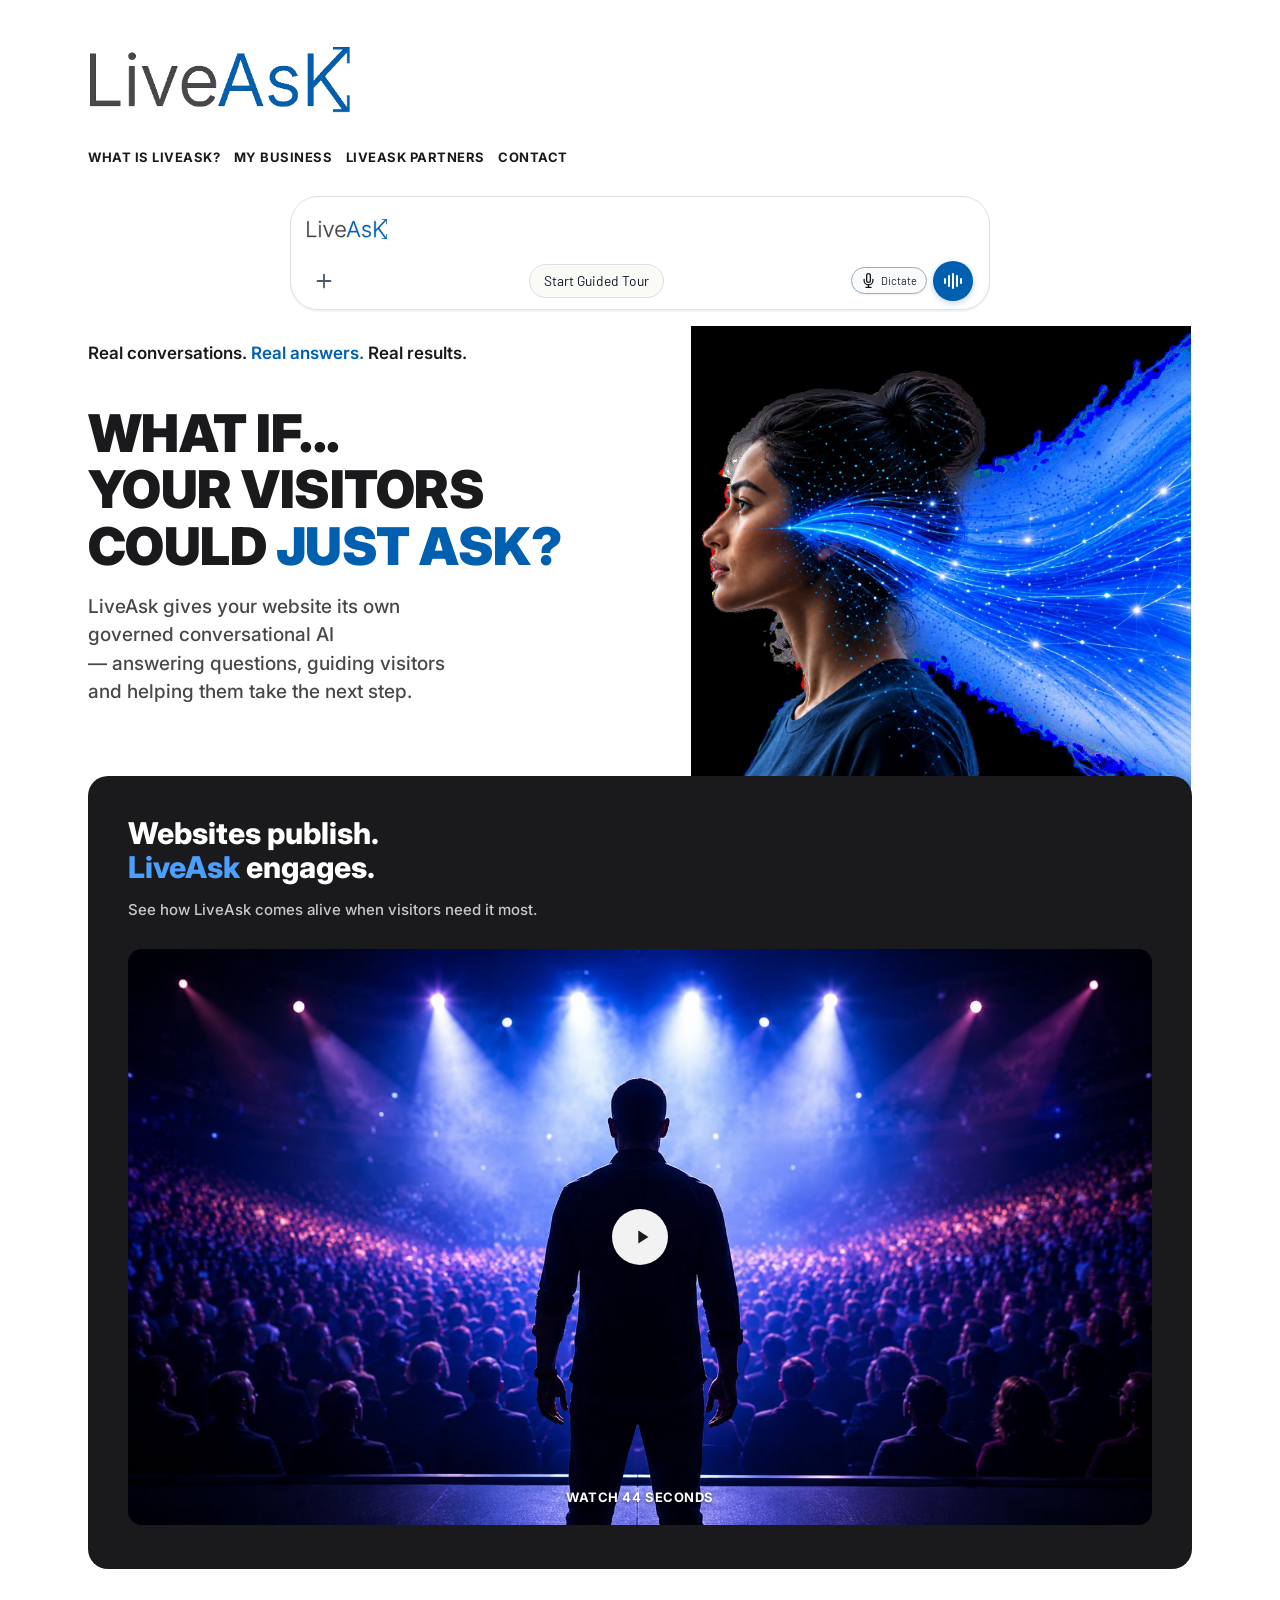
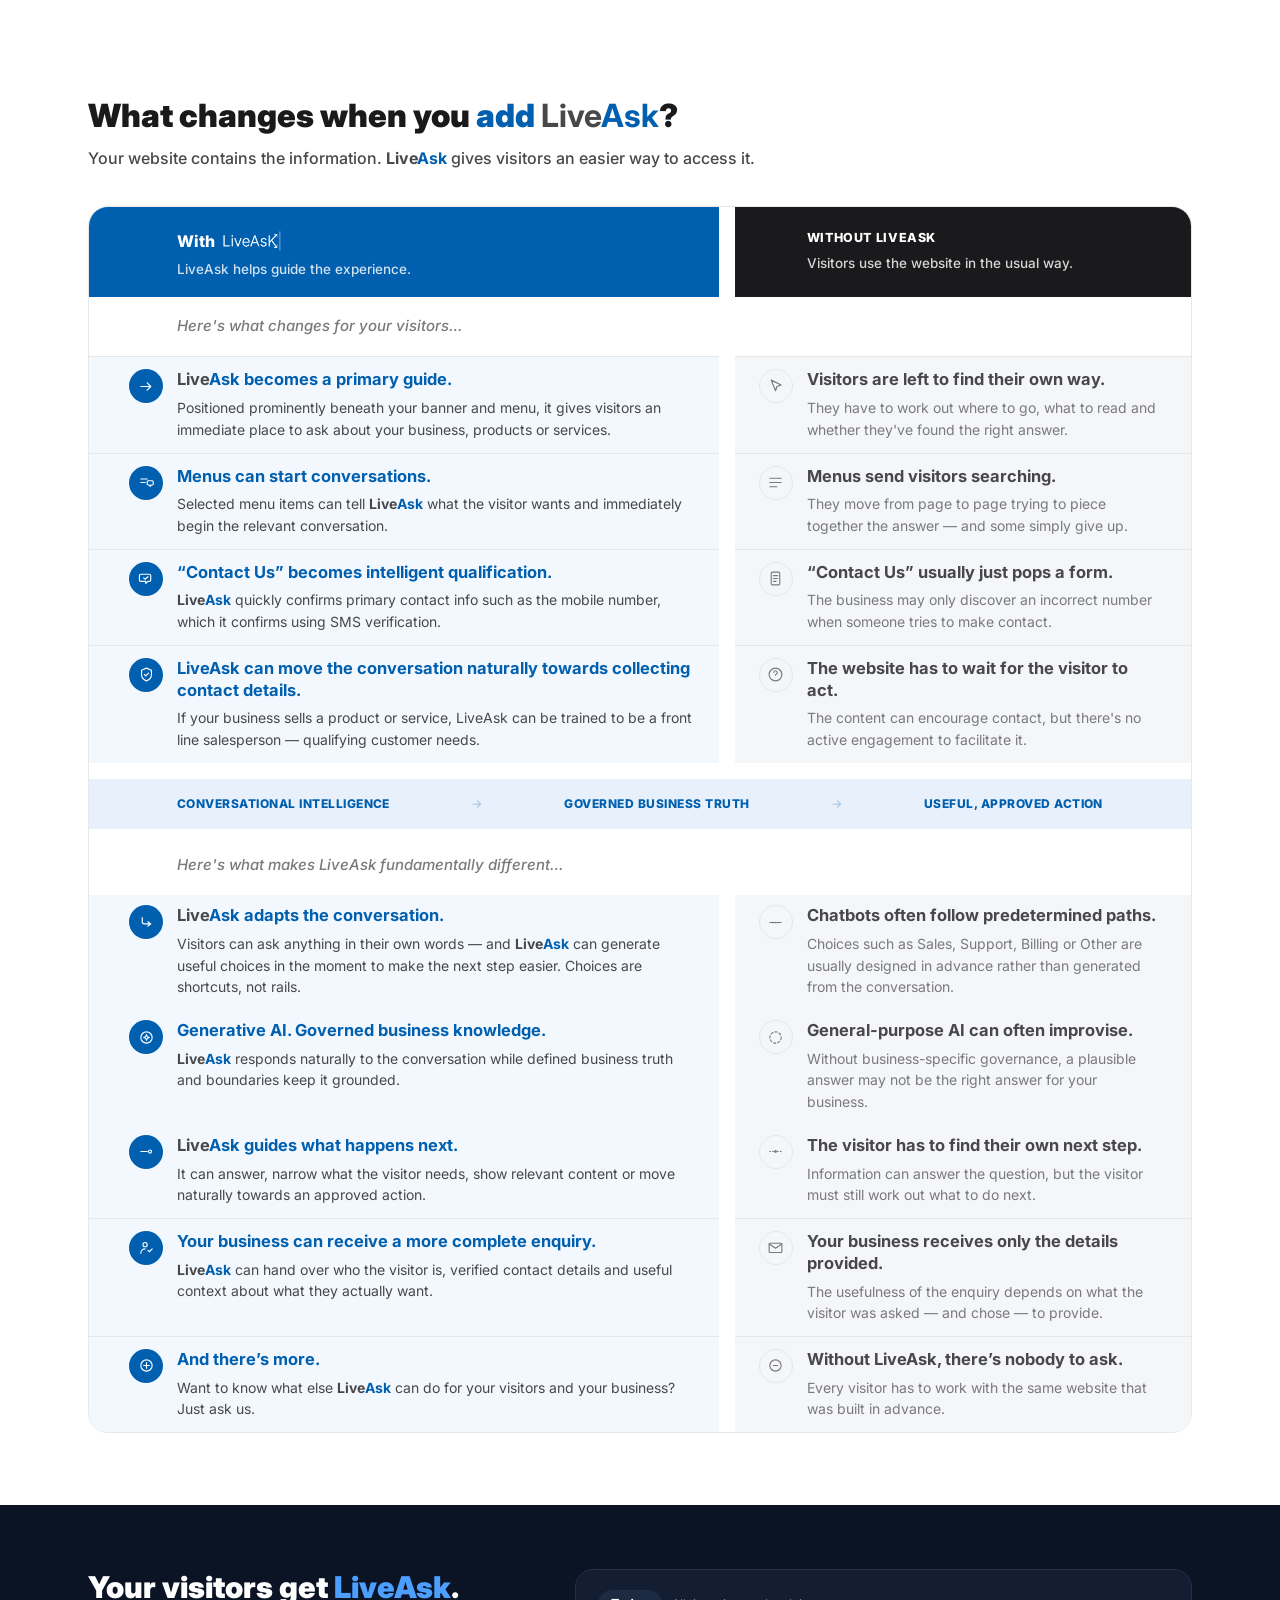
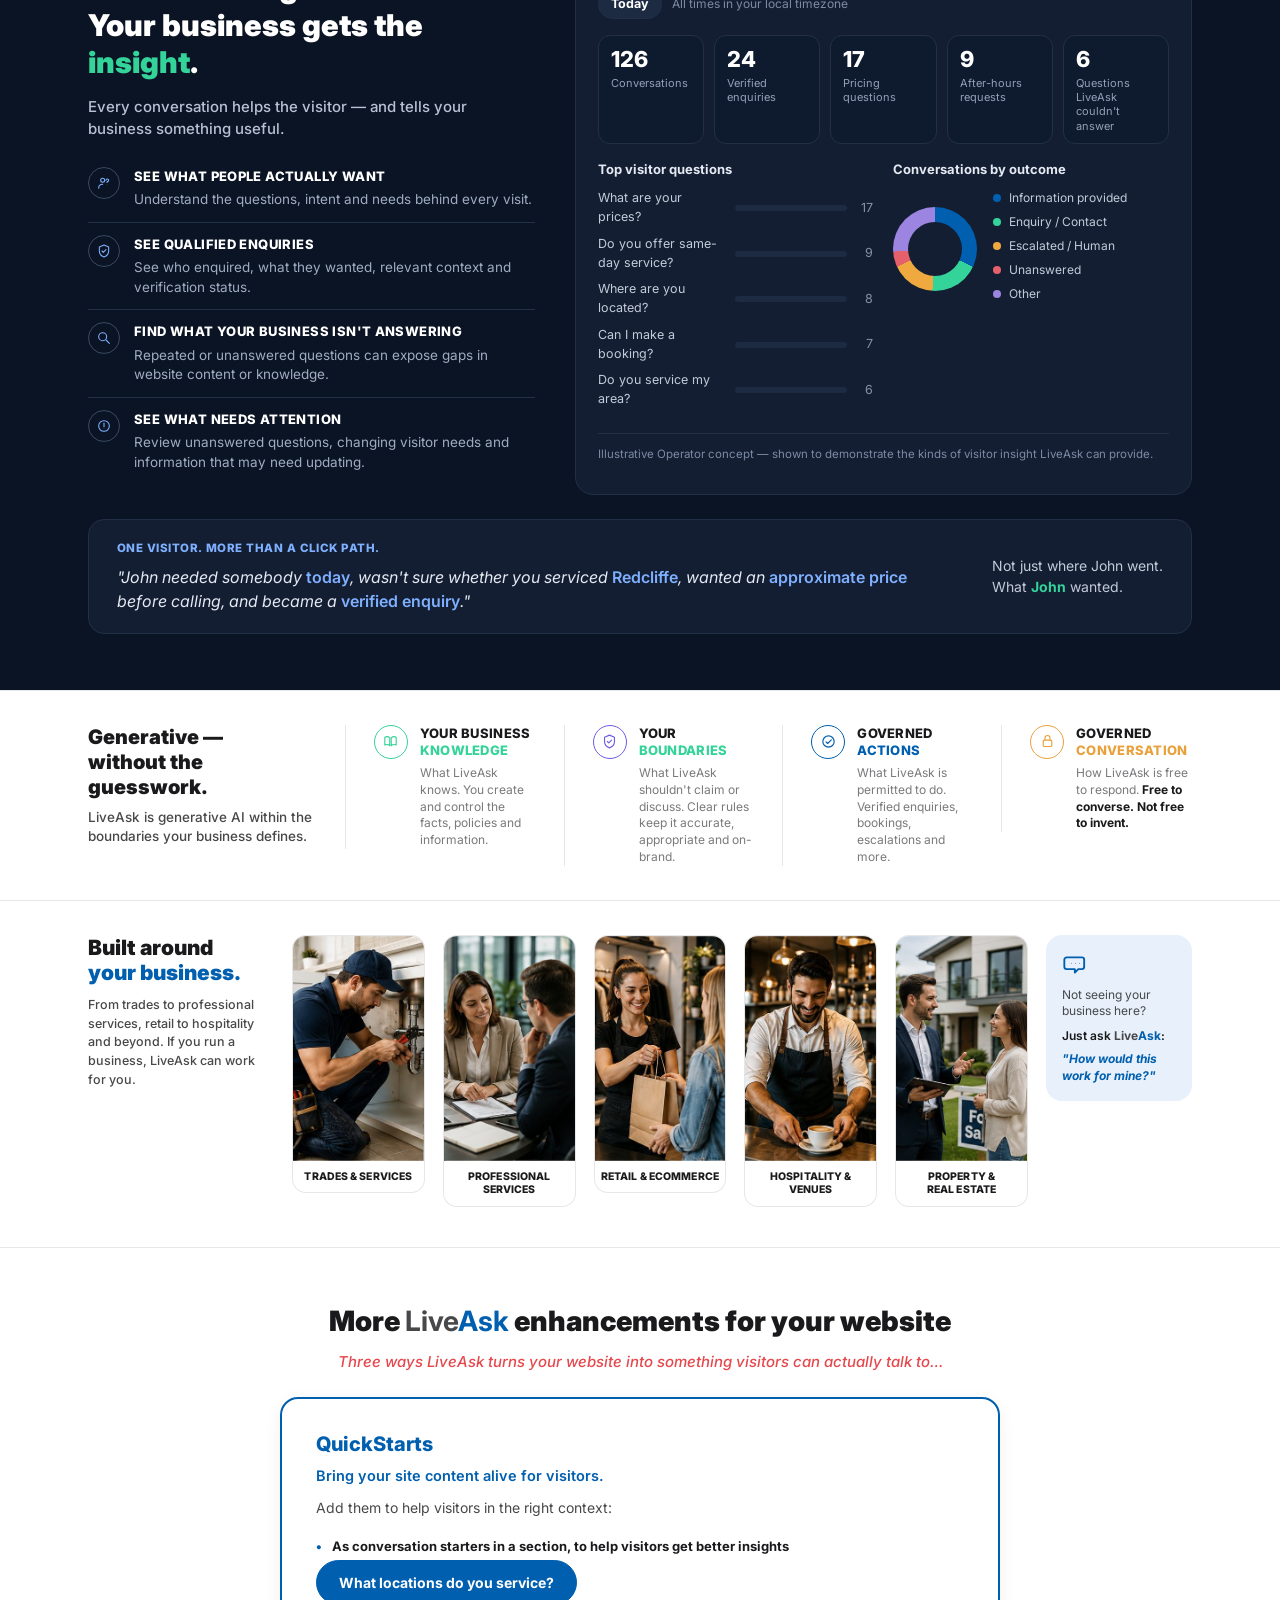
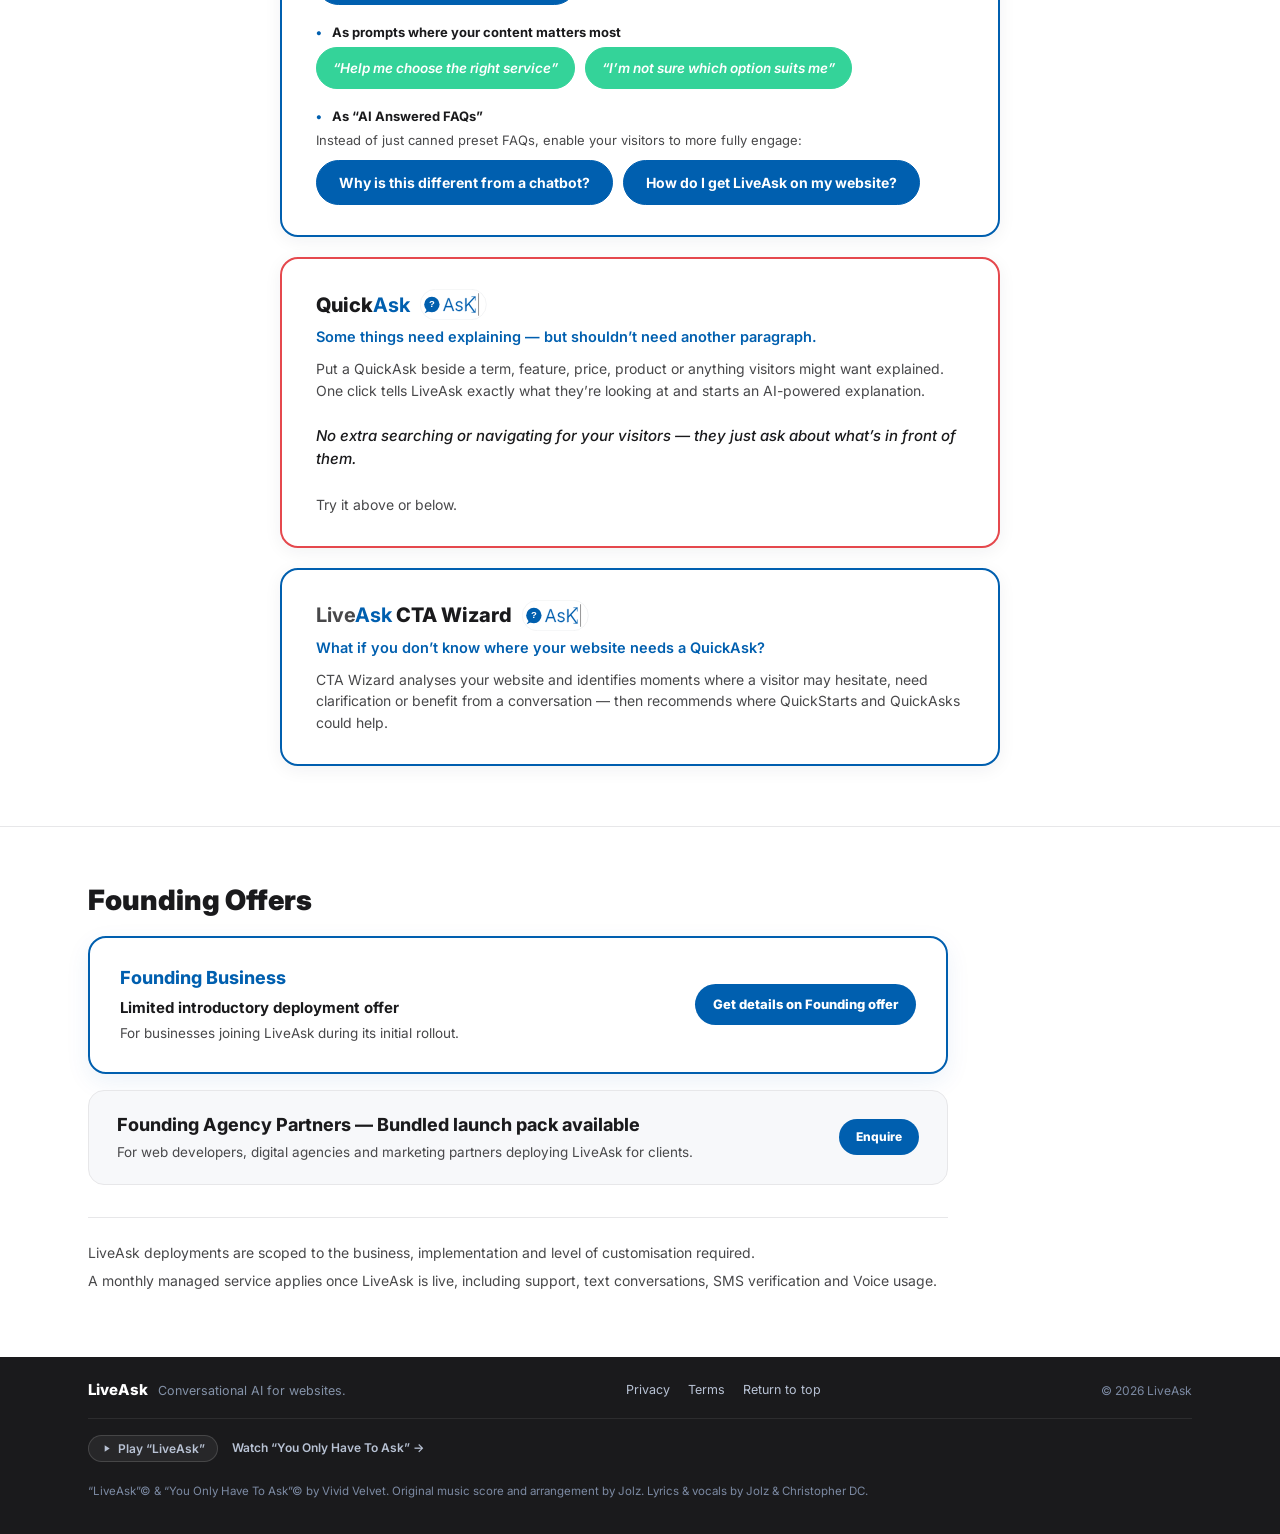
==== commit af32ca0f: "Replace landing-page prices with approved Founding Offers copy" ====
--- a/index.html
+++ b/index.html
@@ -1443,22 +1443,17 @@
 
   .pricing-section {
     background: var(--paper);
-    padding: 56px 0 64px;
+    padding: 56px 0 60px;
     border-top: 1px solid var(--hairline);
   }
 
   .pricing-section .starters-heading {
     text-align: left;
-  }
-
-  .founding-offers-heading {
-    margin: 34px 0 18px;
-    font-size: 25px;
-    line-height: 1.2;
-    font-weight: 800;
-    color: var(--ink);
-  }
-
+    margin-bottom: 18px;
+  }
+
+  /* Preserve the accepted live offer cards and intent wiring. Prices are
+     deliberately omitted; both offer headings share the same prominence. */
   .founding-business-card {
     max-width: 860px;
     border: 2px solid var(--liveask-blue);
@@ -1466,57 +1461,34 @@
     padding: 28px 30px;
     box-shadow: 0 8px 24px rgba(0,95,175,0.08);
   }
-
-  .founding-business-eyebrow {
-    margin: 0 0 8px;
-    font-size: 12px;
-    font-weight: 800;
-    letter-spacing: 0.08em;
-    text-transform: uppercase;
-    color: var(--liveask-blue);
-  }
-
-  .founding-business-row,
-  .founding-partner-row {
+  .founding-business-row, .founding-partner-row {
     display: flex;
     align-items: center;
     justify-content: space-between;
     gap: 28px;
   }
-
-  .founding-business-copy,
-  .founding-partner-copy {
-    min-width: 0;
-  }
-
-  .founding-business-title {
+  .founding-business-copy, .founding-partner-copy { min-width: 0; }
+  .founding-business-title, .founding-partner-title {
     margin: 0;
-    font-size: 28px;
-    line-height: 1.22;
-    font-weight: 800;
+    font-size: 18px;
+    line-height: 1.35;
+    font-weight: 750;
     color: var(--ink);
   }
-
-  .founding-business-title .price {
-    color: var(--liveask-blue);
-  }
-
-  .founding-business-desc {
-    margin: 10px 0 0;
+  .founding-business-title { color: var(--liveask-blue); }
+  .founding-business-subtitle {
+    margin: 8px 0 0;
+    font-size: 15px;
+    line-height: 1.35;
+    font-weight: 700;
+  }
+  .founding-business-desc, .founding-partner-desc {
+    margin: 5px 0 0;
     max-width: 650px;
-    font-size: 16px;
-    line-height: 1.55;
+    font-size: 13.5px;
+    line-height: 1.5;
     color: var(--liveask-charcoal);
   }
-
-  .founding-business-anchor {
-    margin: 8px 0 0;
-    font-size: 14px;
-    line-height: 1.5;
-    font-weight: 700;
-    color: var(--ink);
-  }
-
   .founding-cta {
     flex-shrink: 0;
     display: inline-flex;
@@ -1533,11 +1505,7 @@
     cursor: pointer;
     transition: background 0.15s ease;
   }
-
-  .founding-cta:hover {
-    background: #004E93;
-  }
-
+  .founding-cta:hover { background: #004E93; }
   .founding-partner-card {
     max-width: 860px;
     margin-top: 16px;
@@ -1546,68 +1514,23 @@
     border: 1px solid var(--hairline);
     border-radius: 16px;
   }
-
-  .founding-partner-title {
-    margin: 0;
-    font-size: 18px;
-    line-height: 1.35;
-    font-weight: 750;
-    color: var(--ink);
-  }
-
-  .founding-partner-desc {
-    margin: 5px 0 0;
-    max-width: 650px;
-    font-size: 13.5px;
-    line-height: 1.5;
+  .founding-partner-card .founding-cta { padding: 9px 17px; font-size: 12px; }
+  .founding-service-note {
+    max-width: 860px;
+    margin-top: 32px;
+    padding-top: 18px;
+    border-top: 1px solid var(--hairline);
     color: var(--liveask-charcoal);
-  }
-
-  .founding-partner-card .founding-cta {
-    padding: 9px 17px;
-    font-size: 12px;
-  }
-
-  .standard-pricing {
-    max-width: 860px;
-    margin-top: 44px;
-    padding-top: 22px;
-    border-top: 1px solid var(--hairline);
-  }
-
-  .standard-pricing h3 {
-    margin: 0 0 8px;
-    font-size: 16px;
-    font-weight: 700;
-    color: var(--ink);
-  }
-
-  .standard-pricing p {
-    margin: 2px 0;
     font-size: 14px;
     line-height: 1.55;
-    color: var(--liveask-charcoal);
-  }
-
-  .standard-pricing strong {
-    color: var(--ink);
-  }
-
+  }
+  .founding-service-note p { margin: 6px 0; }
   @media (max-width: 720px) {
-    .pricing-section { padding: 42px 0 48px; }
-    .founding-offers-heading { font-size: 22px; margin-top: 26px; }
+    .pricing-section .starters-heading { margin-bottom: 28px; }
     .founding-business-card { padding: 22px 20px; }
-    .founding-business-row,
-    .founding-partner-row {
-      align-items: flex-start;
-      flex-direction: column;
-      gap: 18px;
-    }
-    .founding-business-title { font-size: 24px; }
-    .founding-business-desc { font-size: 14.5px; }
+    .founding-business-row, .founding-partner-row { align-items: flex-start; flex-direction: column; gap: 18px; }
     .founding-cta { width: 100%; }
     .founding-partner-card { padding: 20px; }
-    .standard-pricing { margin-top: 34px; }
   }
 
   /* ---------- CTA Wizard callout ---------- */
@@ -2899,17 +2822,14 @@
 
 <section class="pricing-section" id="liveask-pricing">
   <div class="wrap">
-    <h2 class="starters-heading">Pricing</h2>
-
-    <h3 class="founding-offers-heading">Founding Offers</h3>
+    <h2 class="starters-heading">Founding Offers</h2>
 
     <div class="founding-business-card">
-      <p class="founding-business-eyebrow">Founding Business</p>
       <div class="founding-business-row">
         <div class="founding-business-copy">
-          <p class="founding-business-title">Deployment at <span class="price">A$600</span></p>
-          <p class="founding-business-desc">A limited introductory opportunity for businesses joining LiveAsk during its Founding rollout.</p>
-          <p class="founding-business-anchor">Standard LiveAsk deployment from A$2,000.</p>
+          <p class="founding-business-title">Founding Business</p>
+          <p class="founding-business-subtitle">Limited introductory deployment offer</p>
+          <p class="founding-business-desc">For businesses joining LiveAsk during its initial rollout.</p>
         </div>
         <button type="button" class="founding-cta" data-nav-intent="my-business">Get details on Founding offer</button>
       </div>
@@ -2925,10 +2845,9 @@
       </div>
     </div>
 
-    <div class="standard-pricing">
-      <h3>Standard Pricing</h3>
-      <p>LiveAsk deployment from <strong>A$2,000</strong></p>
-      <p>Managed service from <strong>A$199/mth</strong></p>
+    <div class="founding-service-note">
+      <p>LiveAsk deployments are scoped to the business, implementation and level of customisation required.</p>
+      <p>A monthly managed service applies once LiveAsk is live, including support, text conversations, SMS verification and Voice usage.</p>
     </div>
   </div>
 </section>
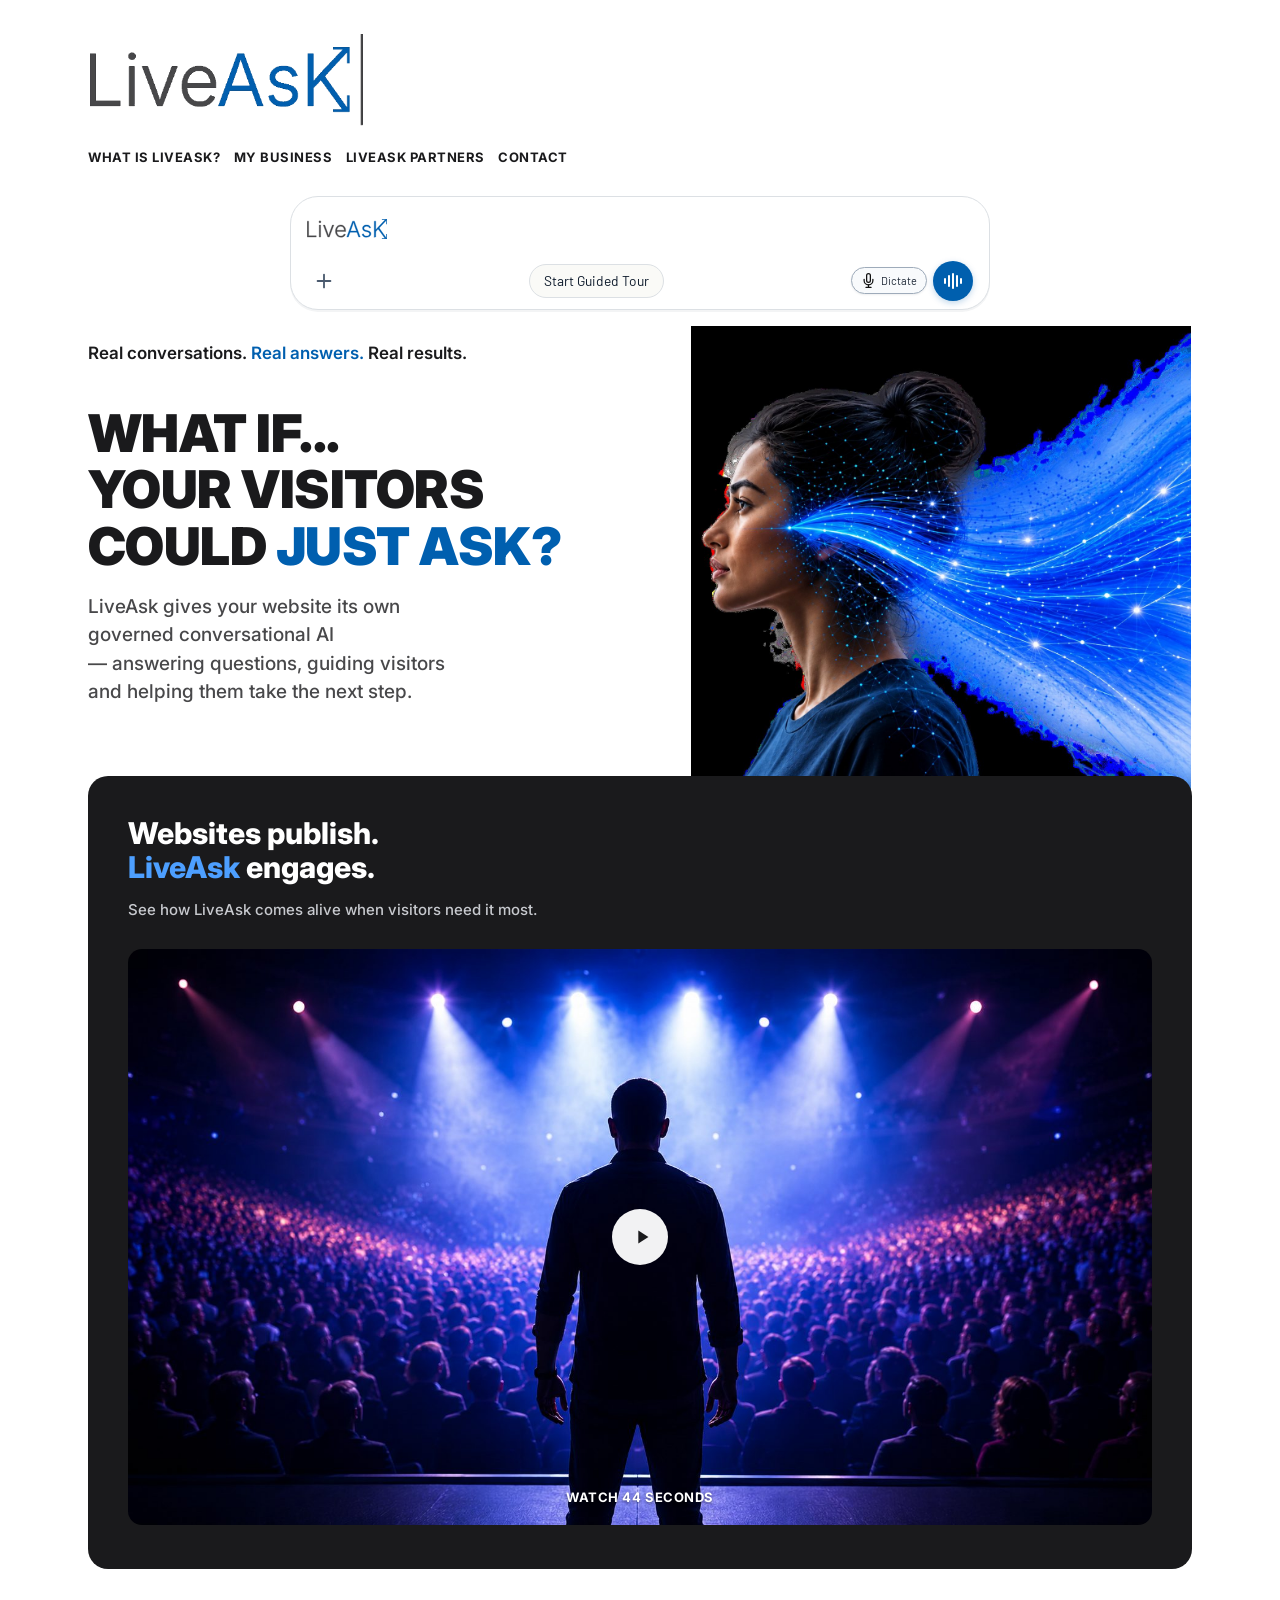
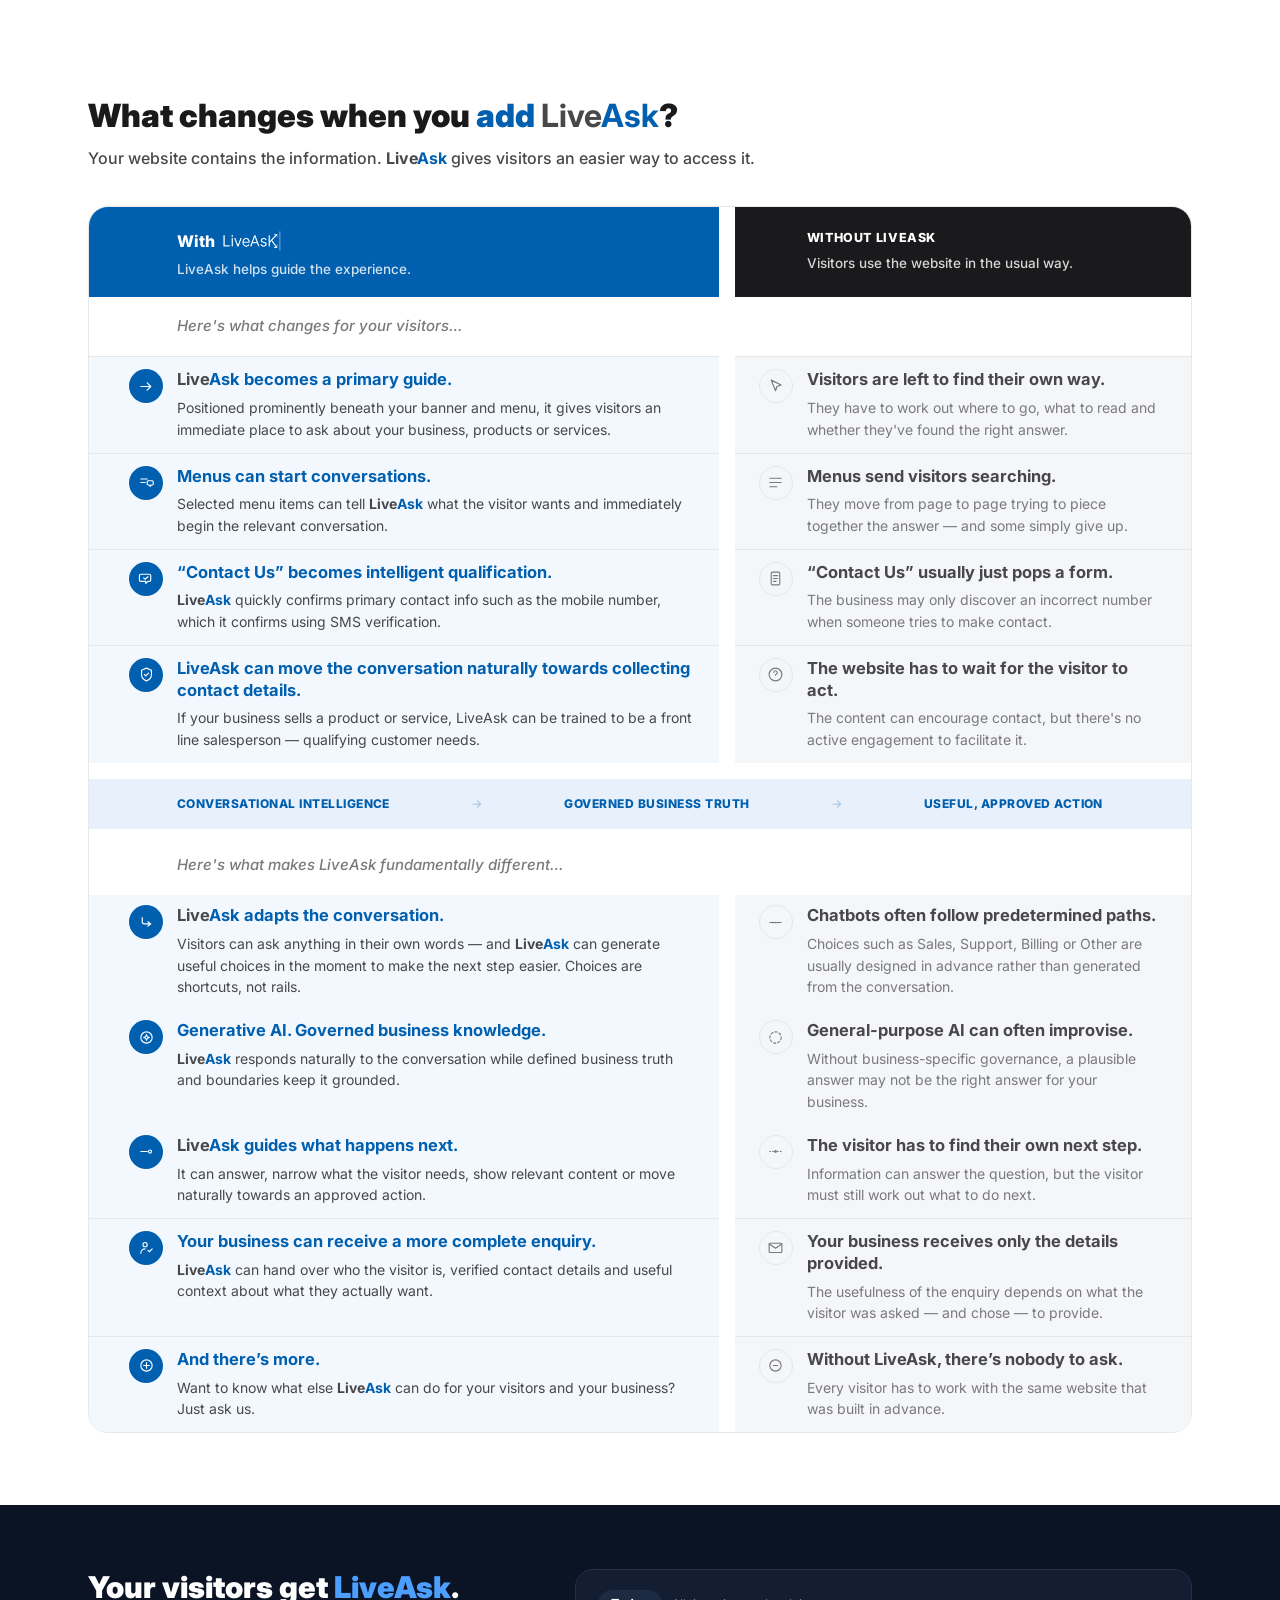
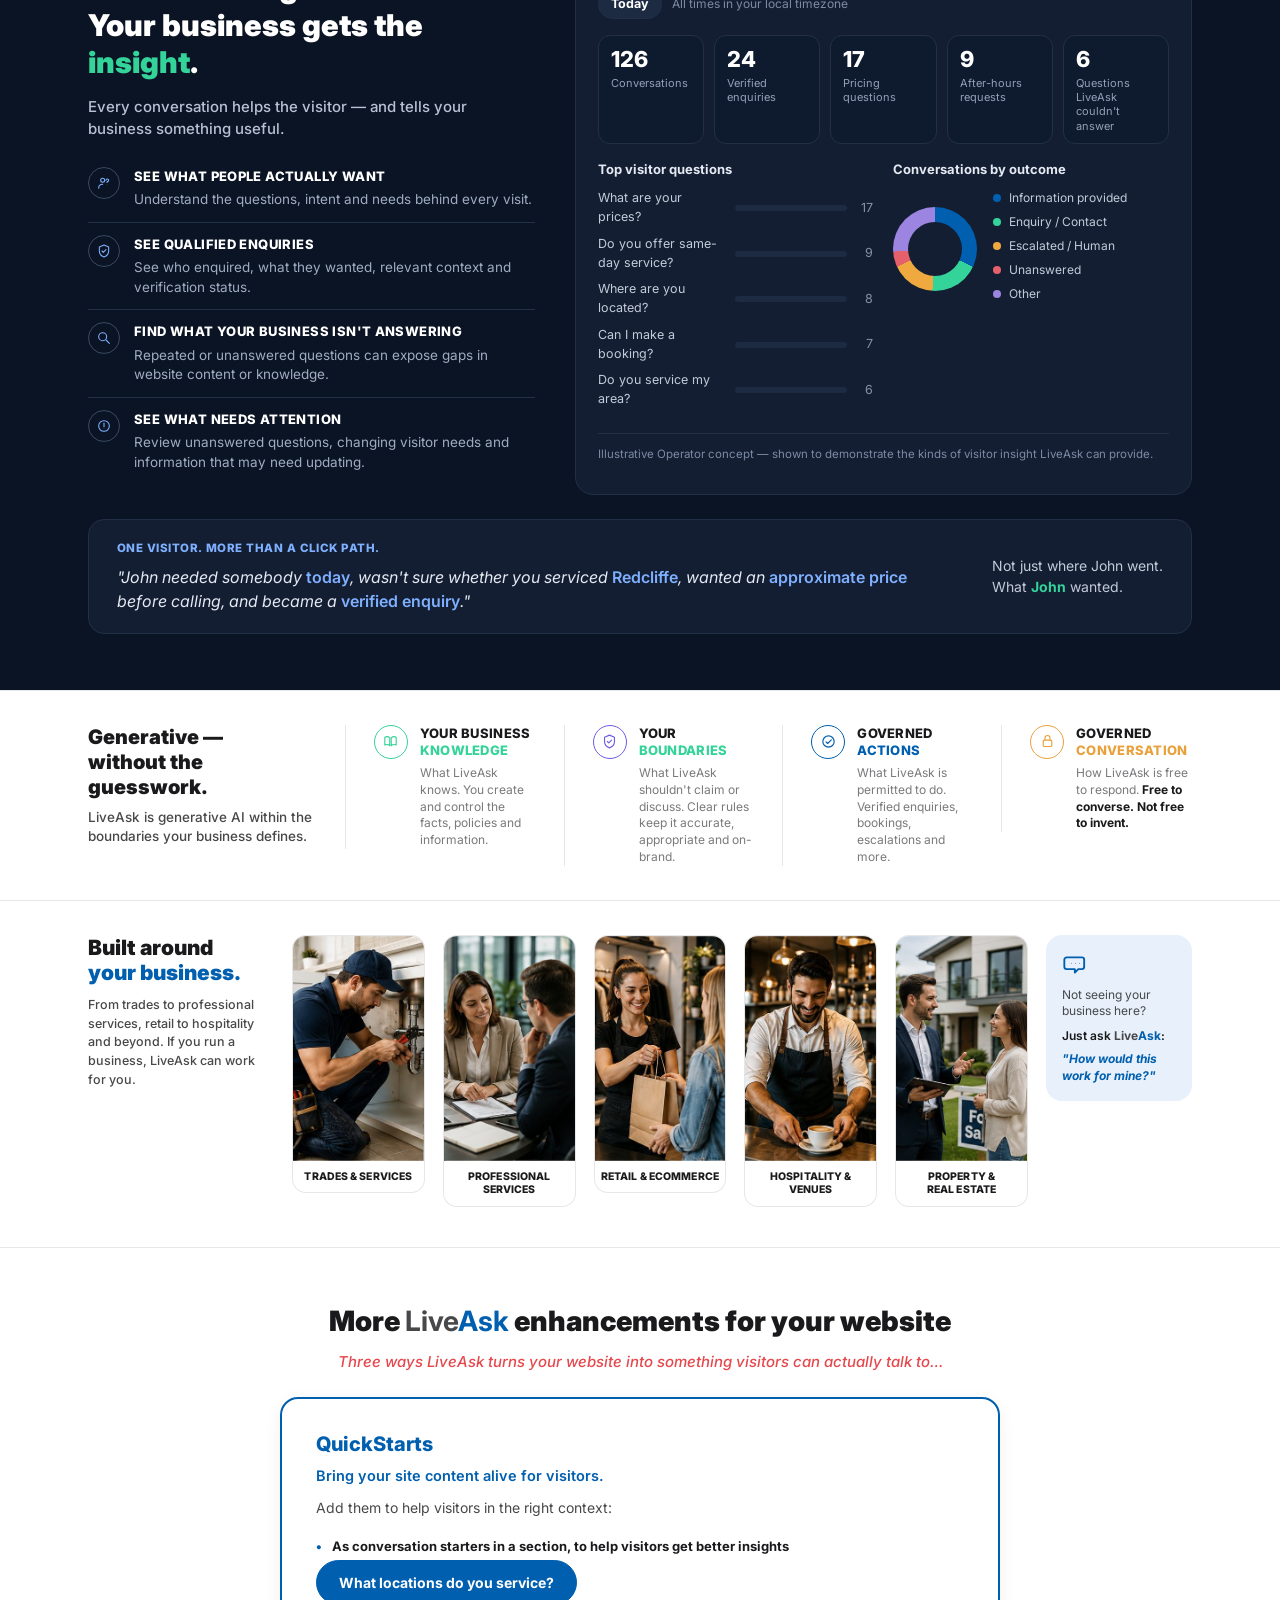
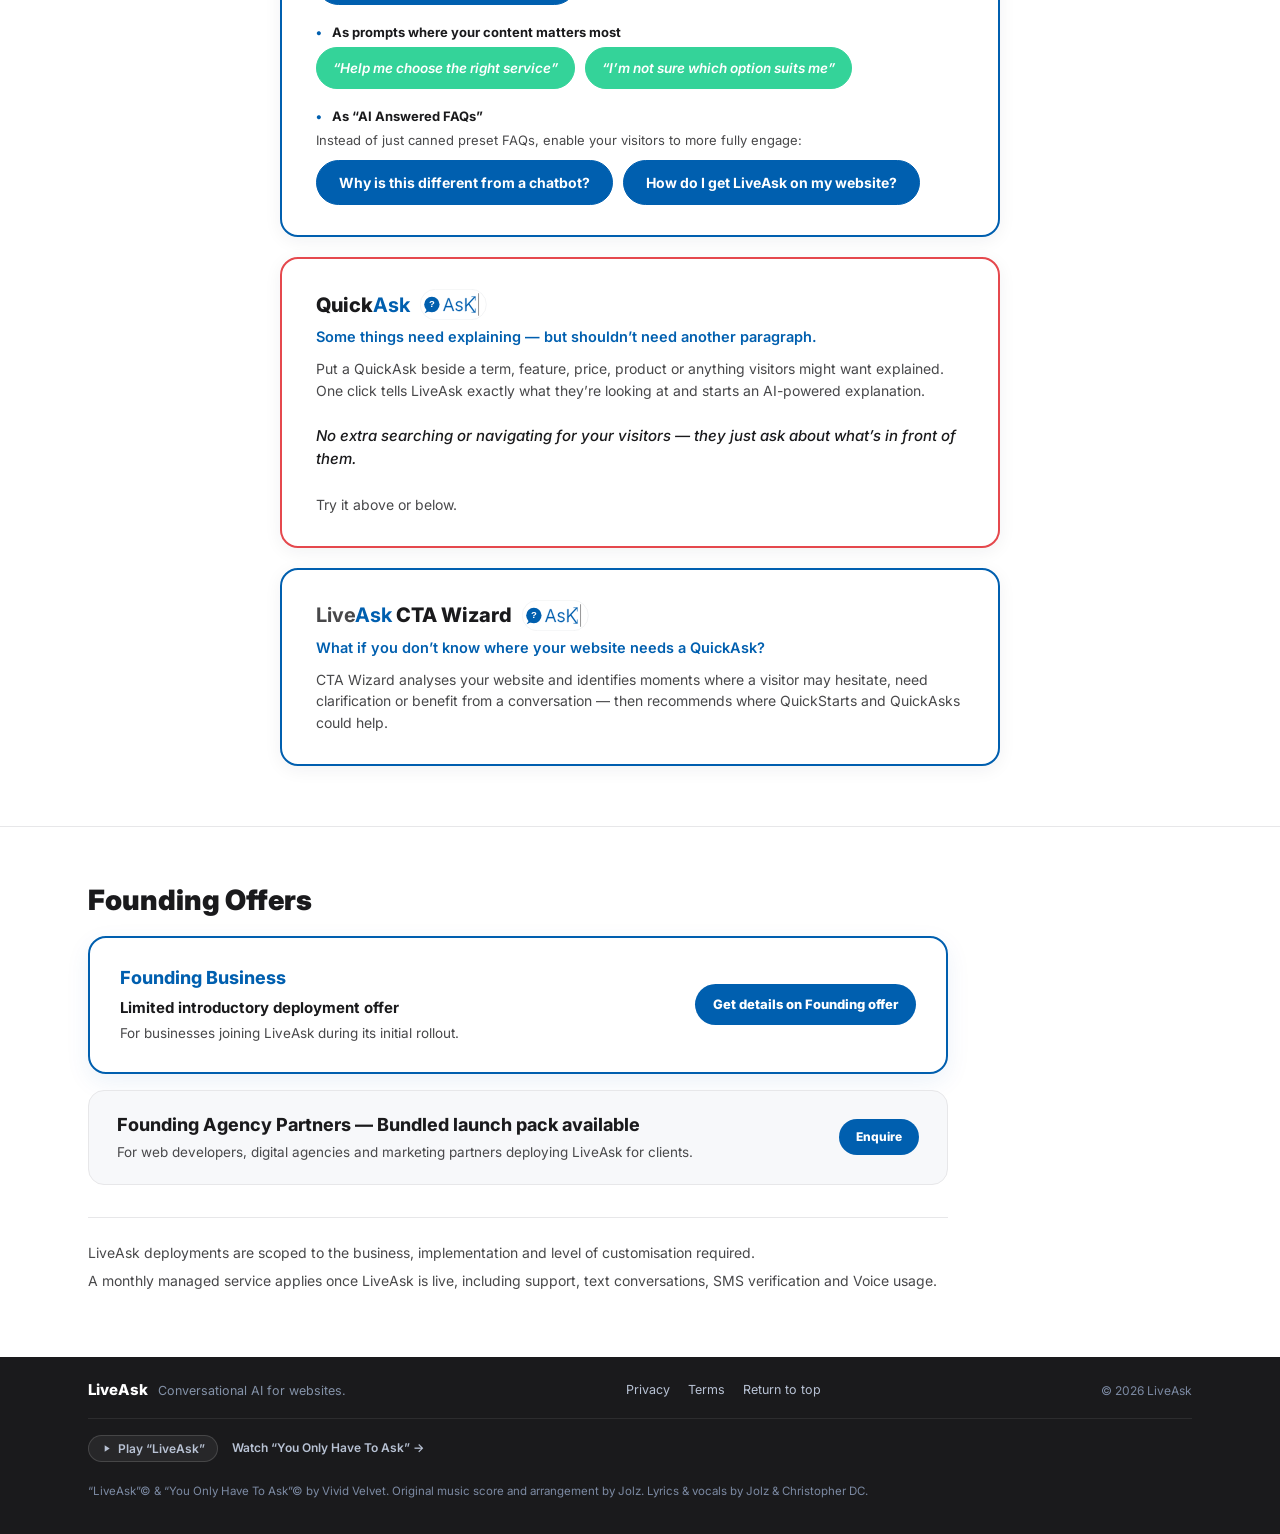
==== commit b95d9d9a: "Track homepage and demo campaign refs without changing Tour routing" ====
--- a/index.html
+++ b/index.html
@@ -2954,5 +2954,6 @@
         data-company-name="LiveAsk"
         data-liveask-mount="liveask-primary-mount"></script>
 
+<script src="/campaign-tracking.js?v=20261007-campaign-visits" defer></script>
 </body>
 </html>
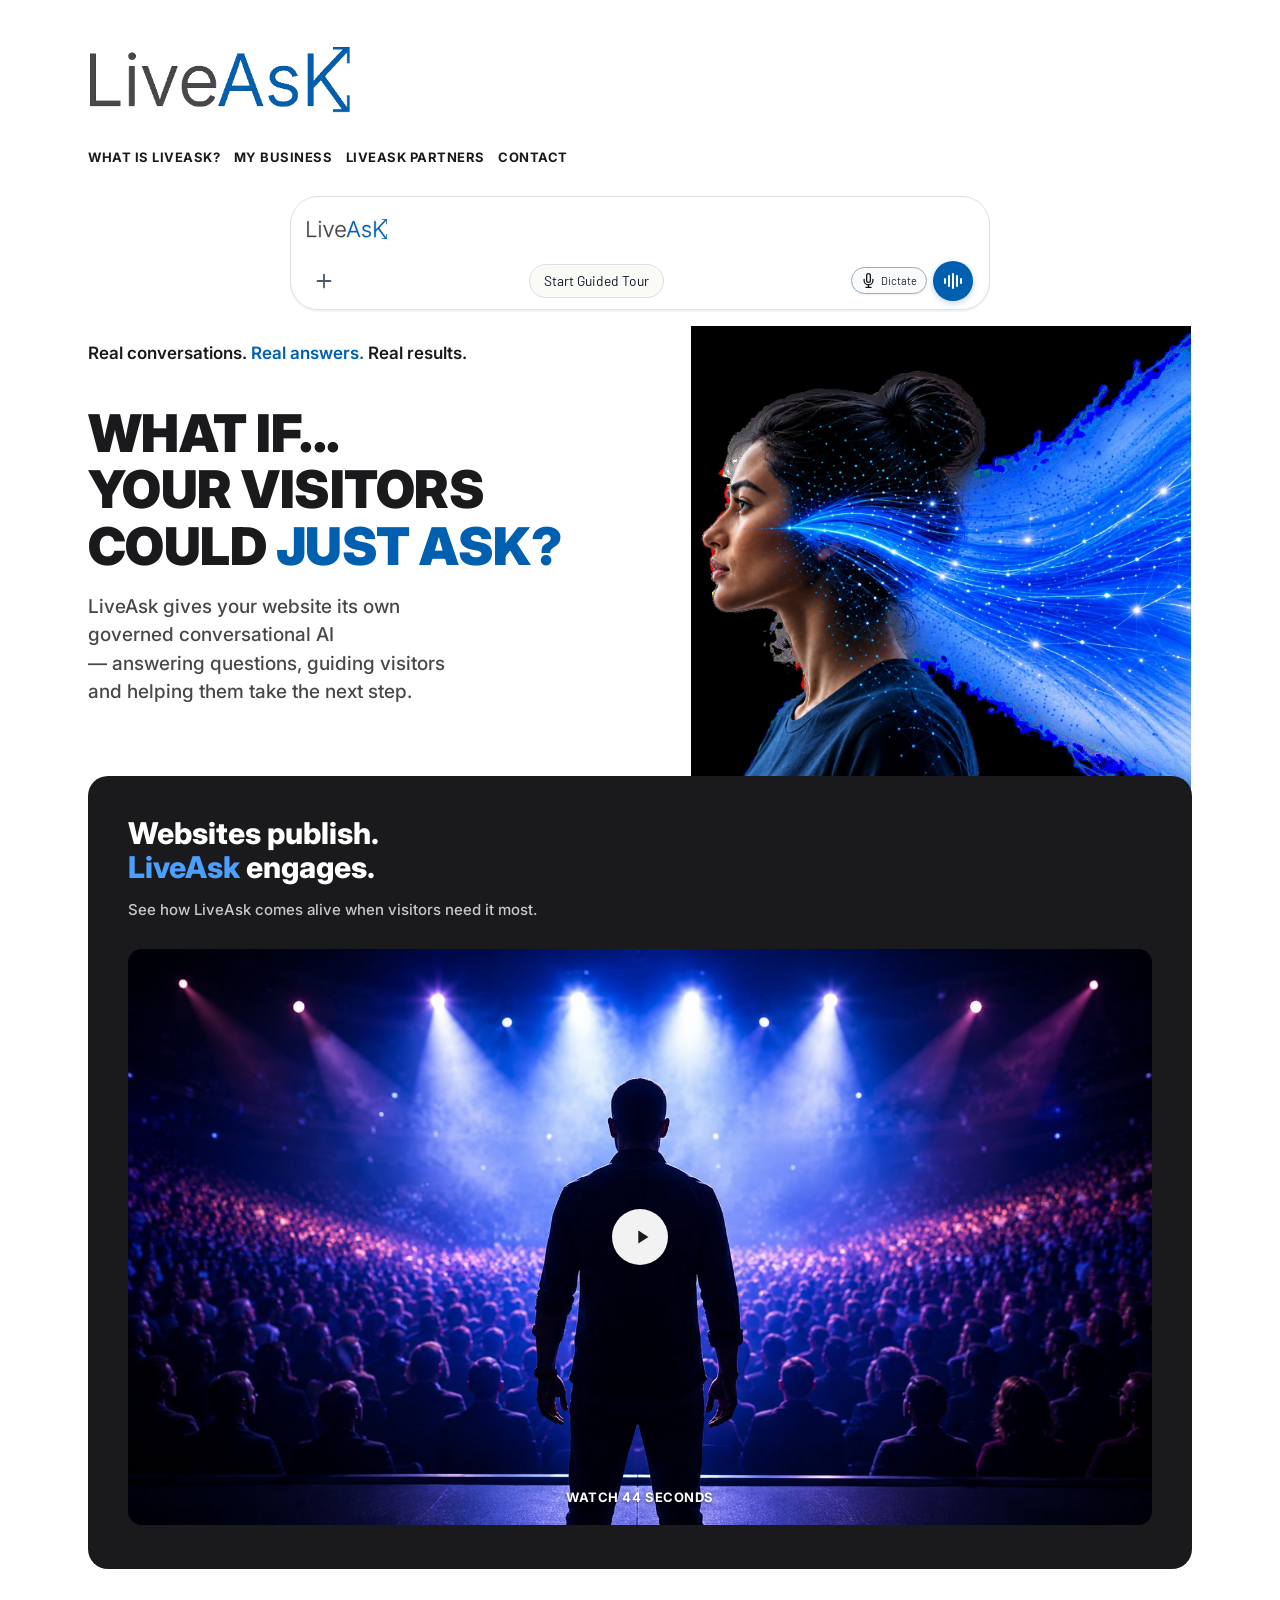
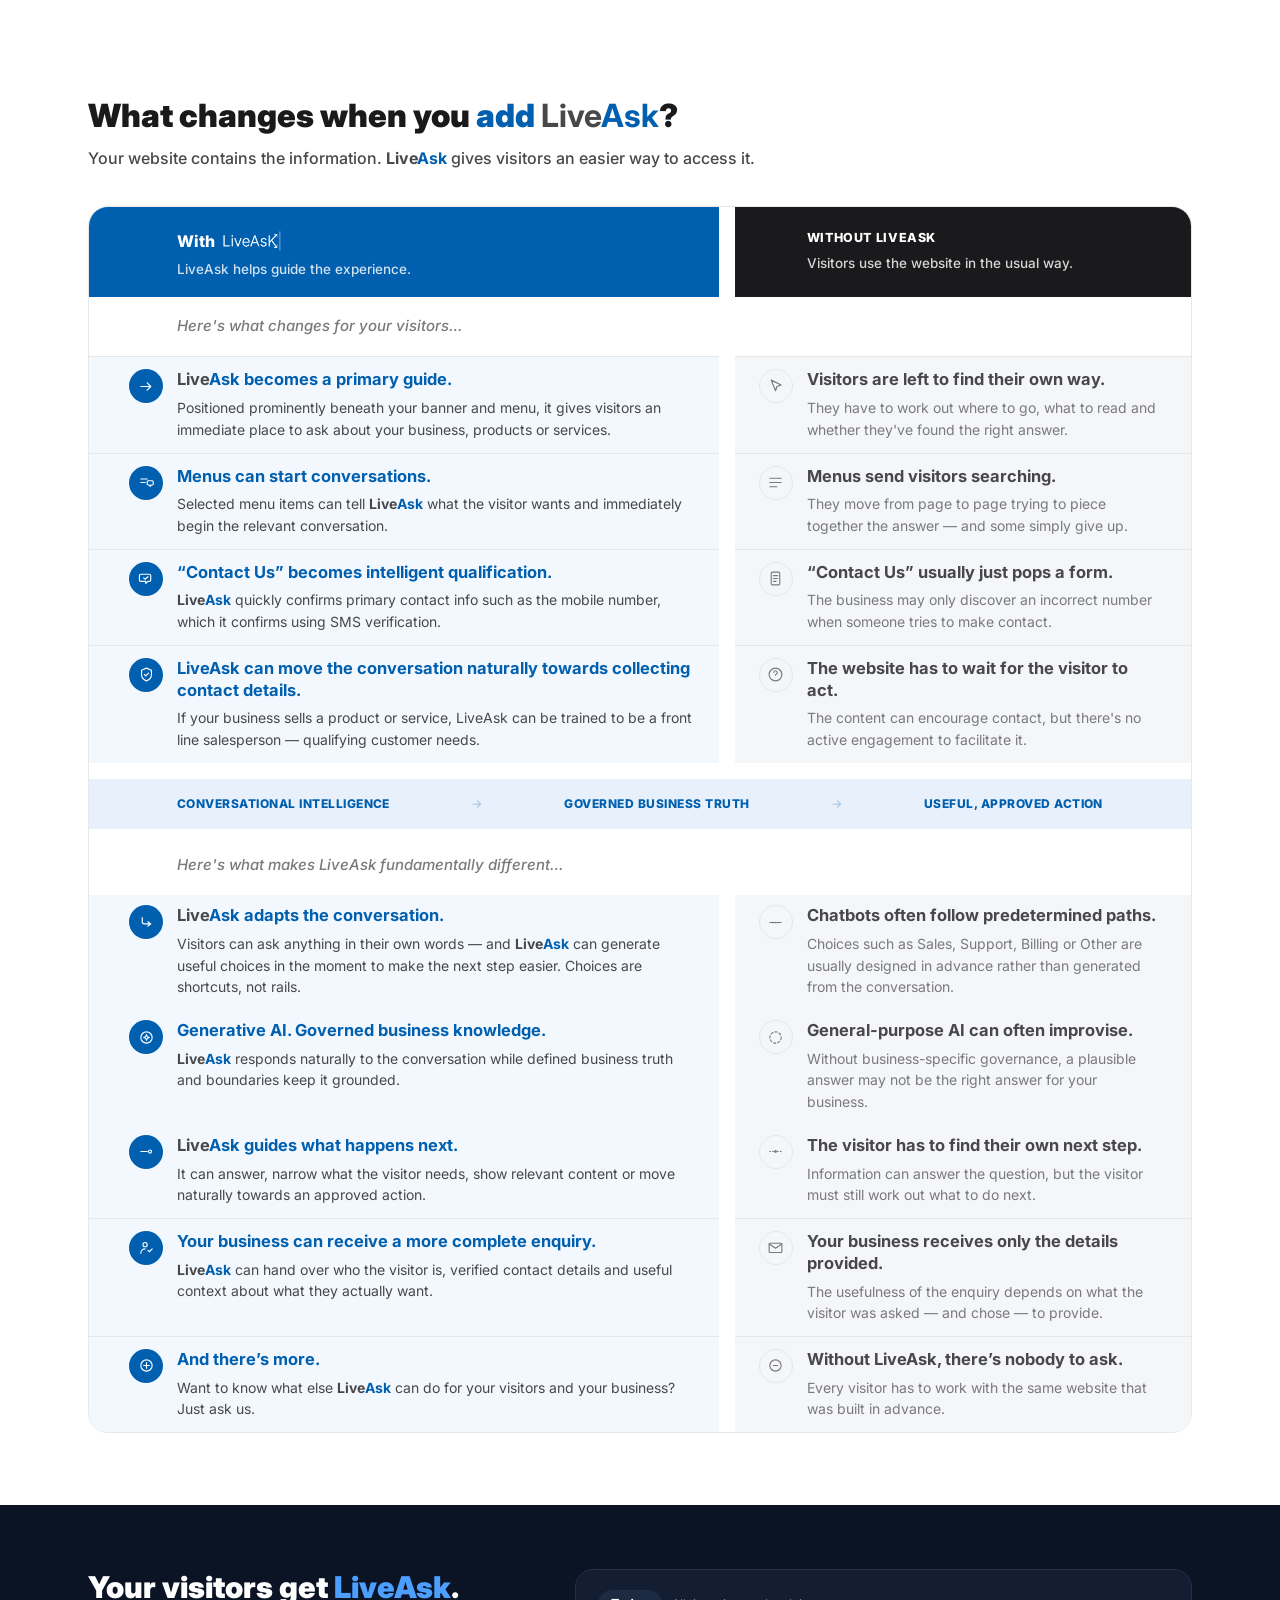
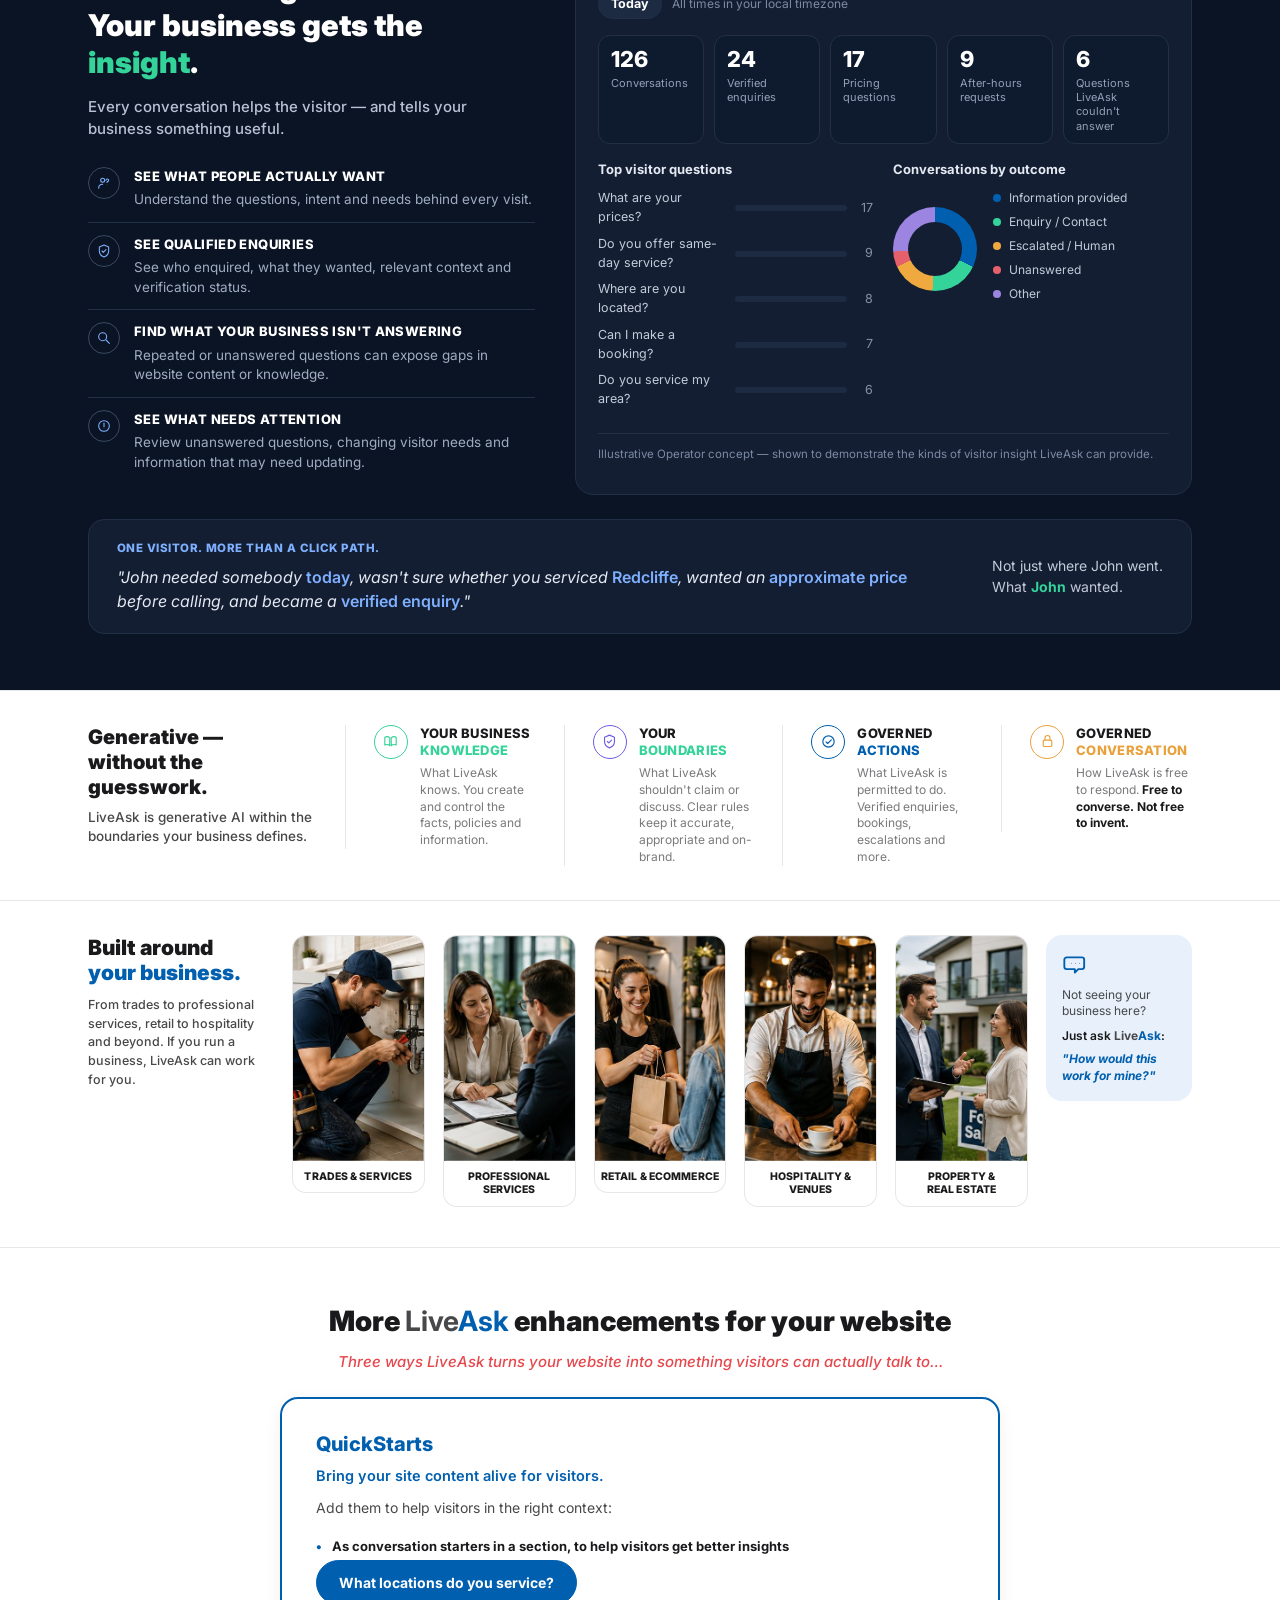
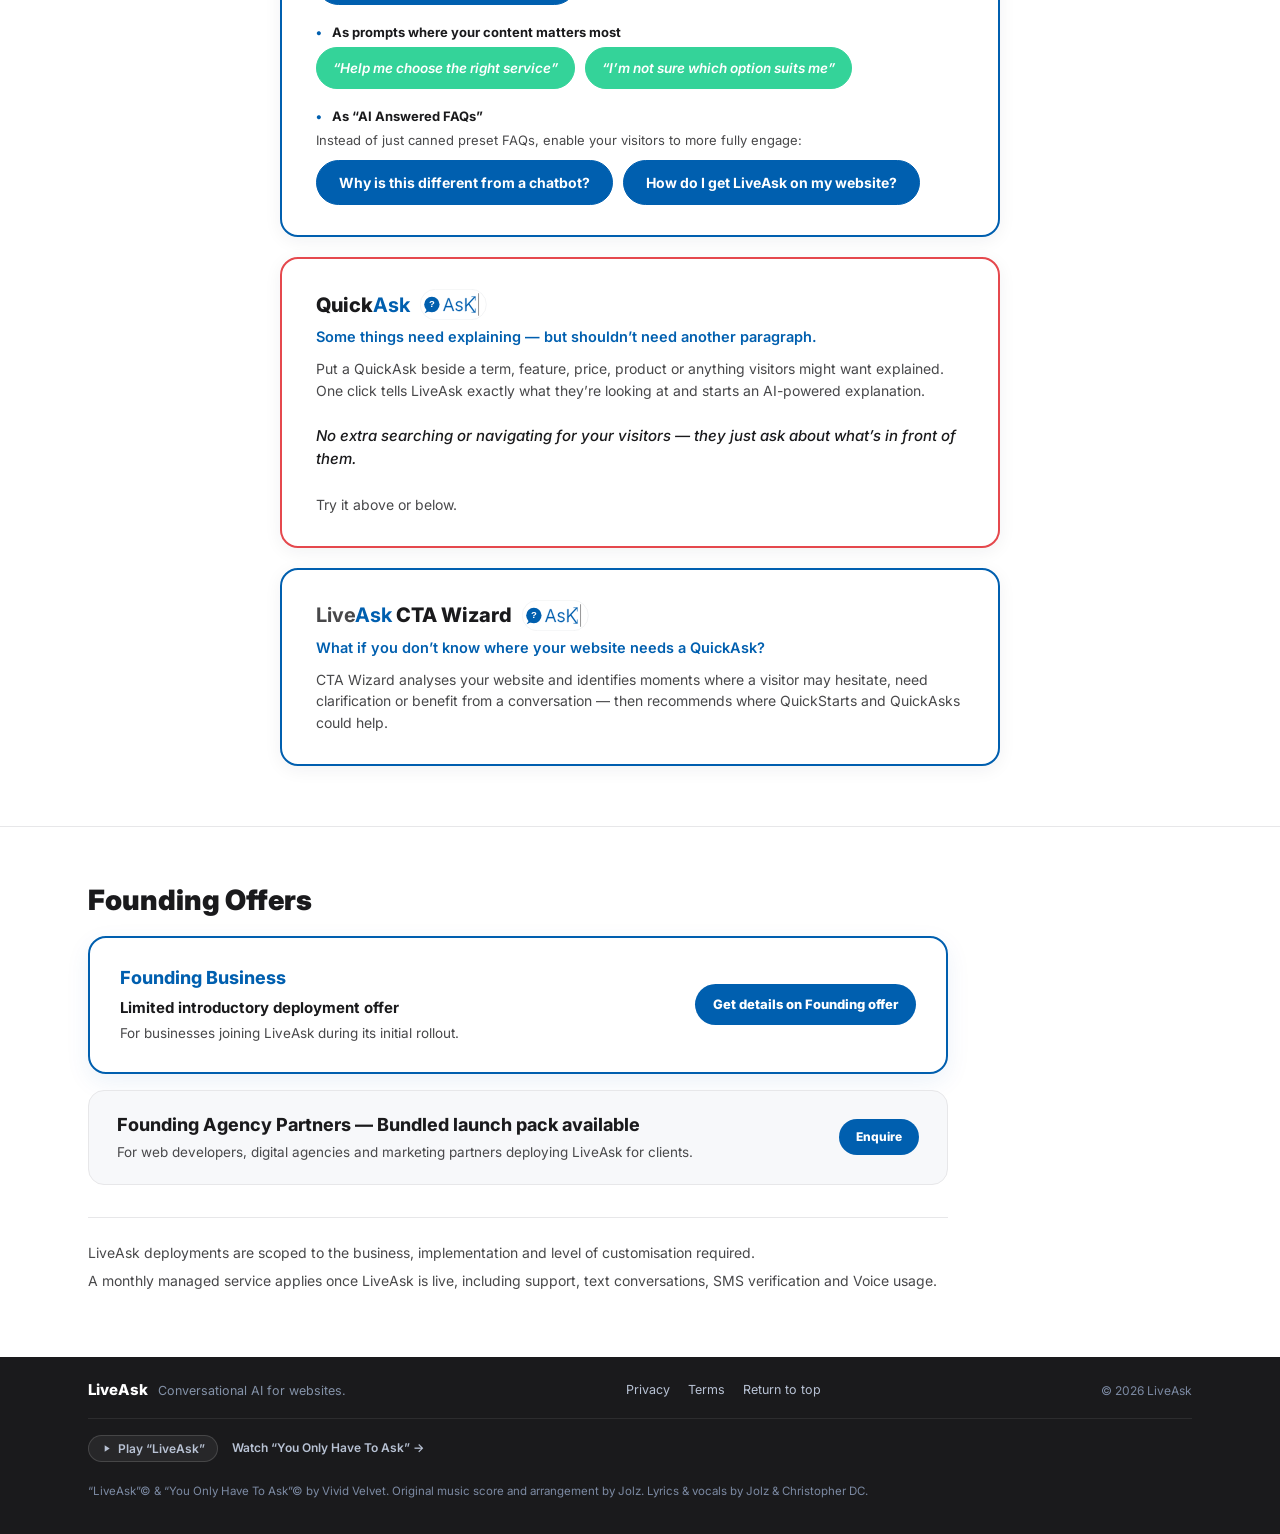
==== commit 7b9af1f3: "Integrate controlled Exec Phase 1 visitor handoff UI" ====
--- a/index.html
+++ b/index.html
@@ -1848,6 +1848,19 @@
   }
 
 </style>
+<style>
+/* HOME mobile Tour choice gate only. Normal navigation returns on selection. */
+.tour-entry-menu { display:none; }
+@media(max-width:720px) {
+  body.liveask-tour-entry .site-header .wrap { display:flex;align-items:center;justify-content:space-between;flex-wrap:wrap; }
+  body.liveask-tour-entry .logo-lockup { margin-bottom:0; }
+  body.liveask-tour-entry .logo-lockup img { height:48px; }
+  body.liveask-tour-entry .tour-entry-menu { display:block;min-width:44px;min-height:44px;background:none;border:0;color:var(--ink);font-size:27px; }
+  body.liveask-tour-entry .primary-nav { display:none; }
+  body.liveask-tour-entry.liveask-tour-entry-menu-open .primary-nav { display:flex;flex-basis:100%;flex-wrap:wrap;gap:12px;margin-top:12px;overflow:visible; }
+  body.liveask-tour-entry .primary-nav a { font-size:13px; }
+}
+</style>
 </head>
 <body id="top">
 
@@ -1859,6 +1872,7 @@
     </a>
 
     <nav class="primary-nav" aria-label="Primary">
+      <!-- Existing navigation links and intent handlers remain authoritative. -->
       <a href="#liveask-overview">What is LiveAsk?</a>
       <a href="#liveask-primary-mount" data-nav-intent="my-business">My Business</a>
       <a href="#liveask-primary-mount" data-nav-intent="liveask-partners"><span data-desktop>LiveAsk Partners</span><span data-mobile>Partners</span></a>
@@ -1867,6 +1881,21 @@
 
   </div>
 </header>
+<script>
+(function(){
+  const header=document.querySelector('.site-header .wrap');
+  const nav=header.querySelector('.primary-nav');
+  nav.id='liveask-primary-navigation';
+  const menu=document.createElement('button');
+  menu.type='button';menu.className='tour-entry-menu';menu.textContent='☰';
+  menu.setAttribute('aria-label','Open menu');menu.setAttribute('aria-controls',nav.id);menu.setAttribute('aria-expanded','false');
+  header.insertBefore(menu,nav);
+  menu.addEventListener('click',function(){
+    const open=document.body.classList.toggle('liveask-tour-entry-menu-open');
+    menu.setAttribute('aria-expanded',String(open));
+  });
+})();
+</script>
 
 <main>
   <div class="wrap">
@@ -2948,7 +2977,7 @@
 })();
 </script>
 
-<script src="widget.js?v=20260916-tour-text-handoff-1"
+<script src="widget.js?v=20261015-exec-phase-one"
         data-liveask-site="liveask_au"
         data-worker-url="https://ask-liveask.chriscarroll-promptworkx.workers.dev"
         data-company-name="LiveAsk"
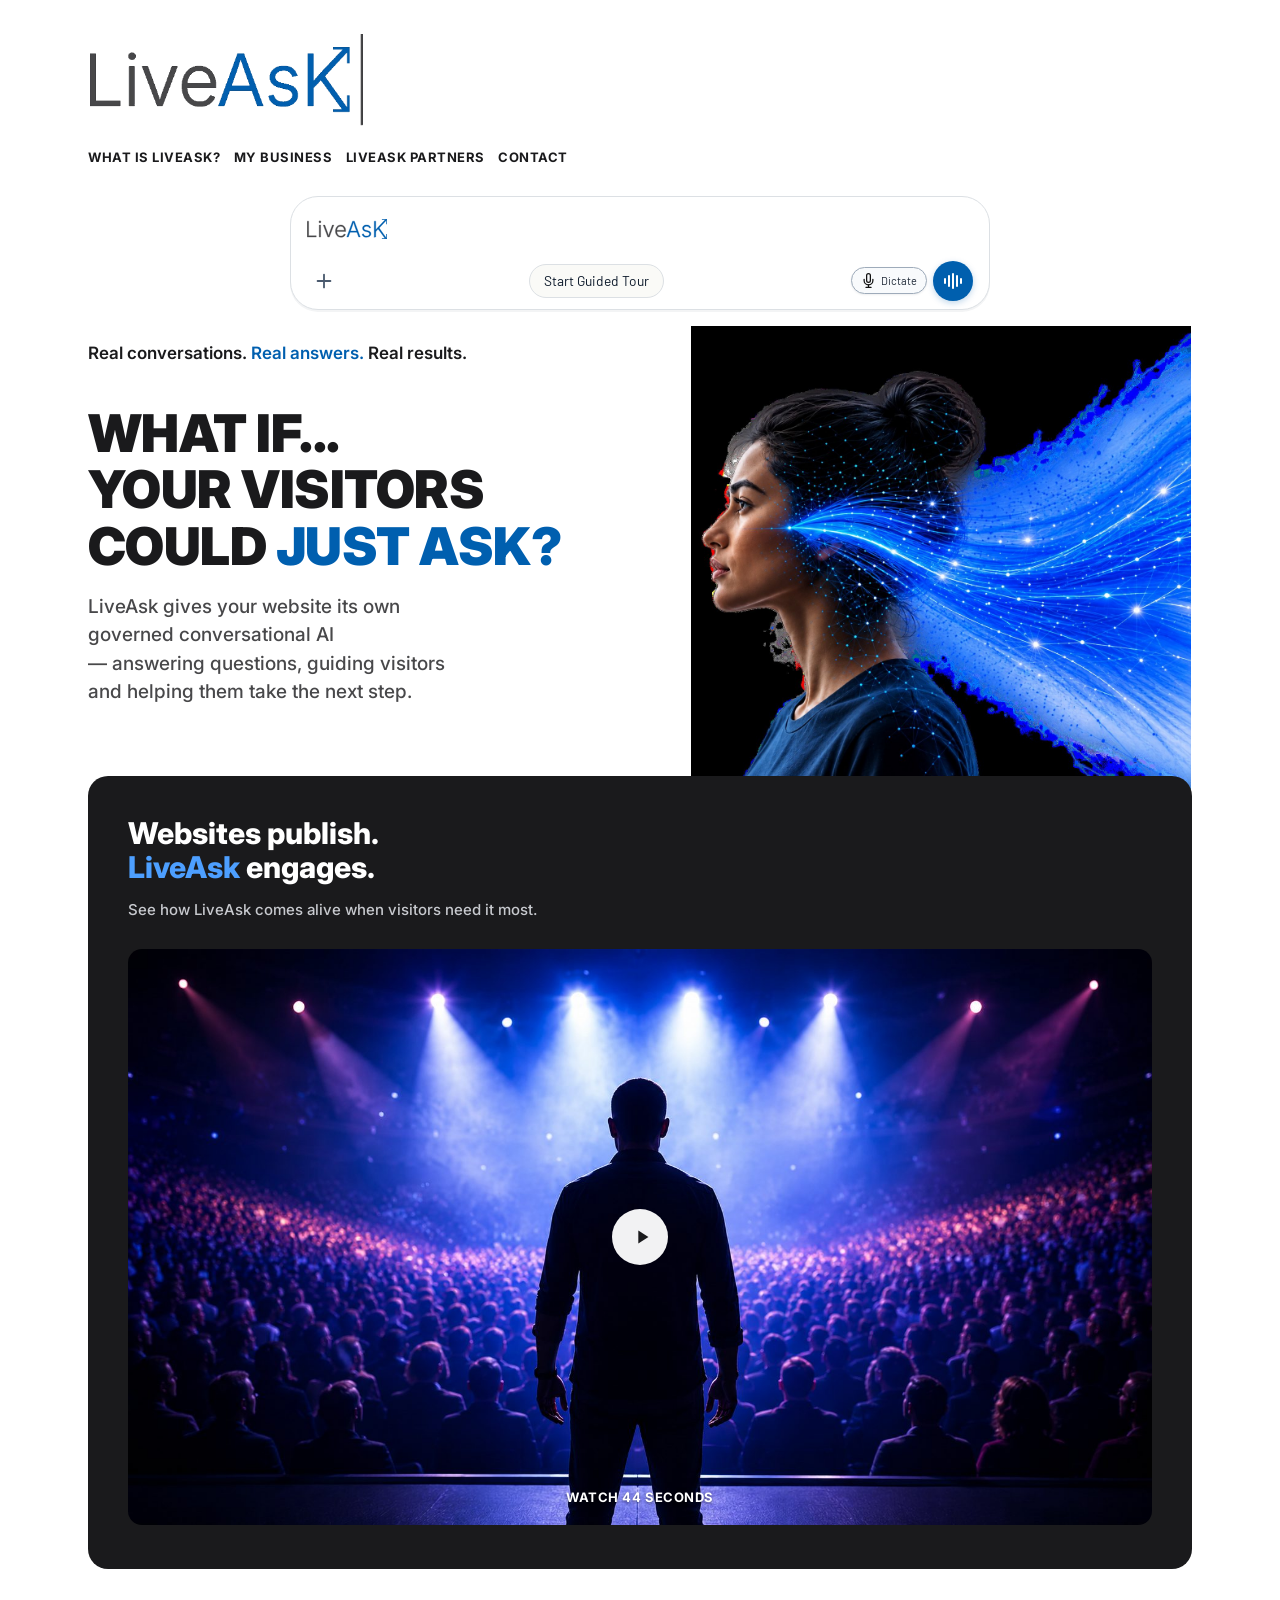
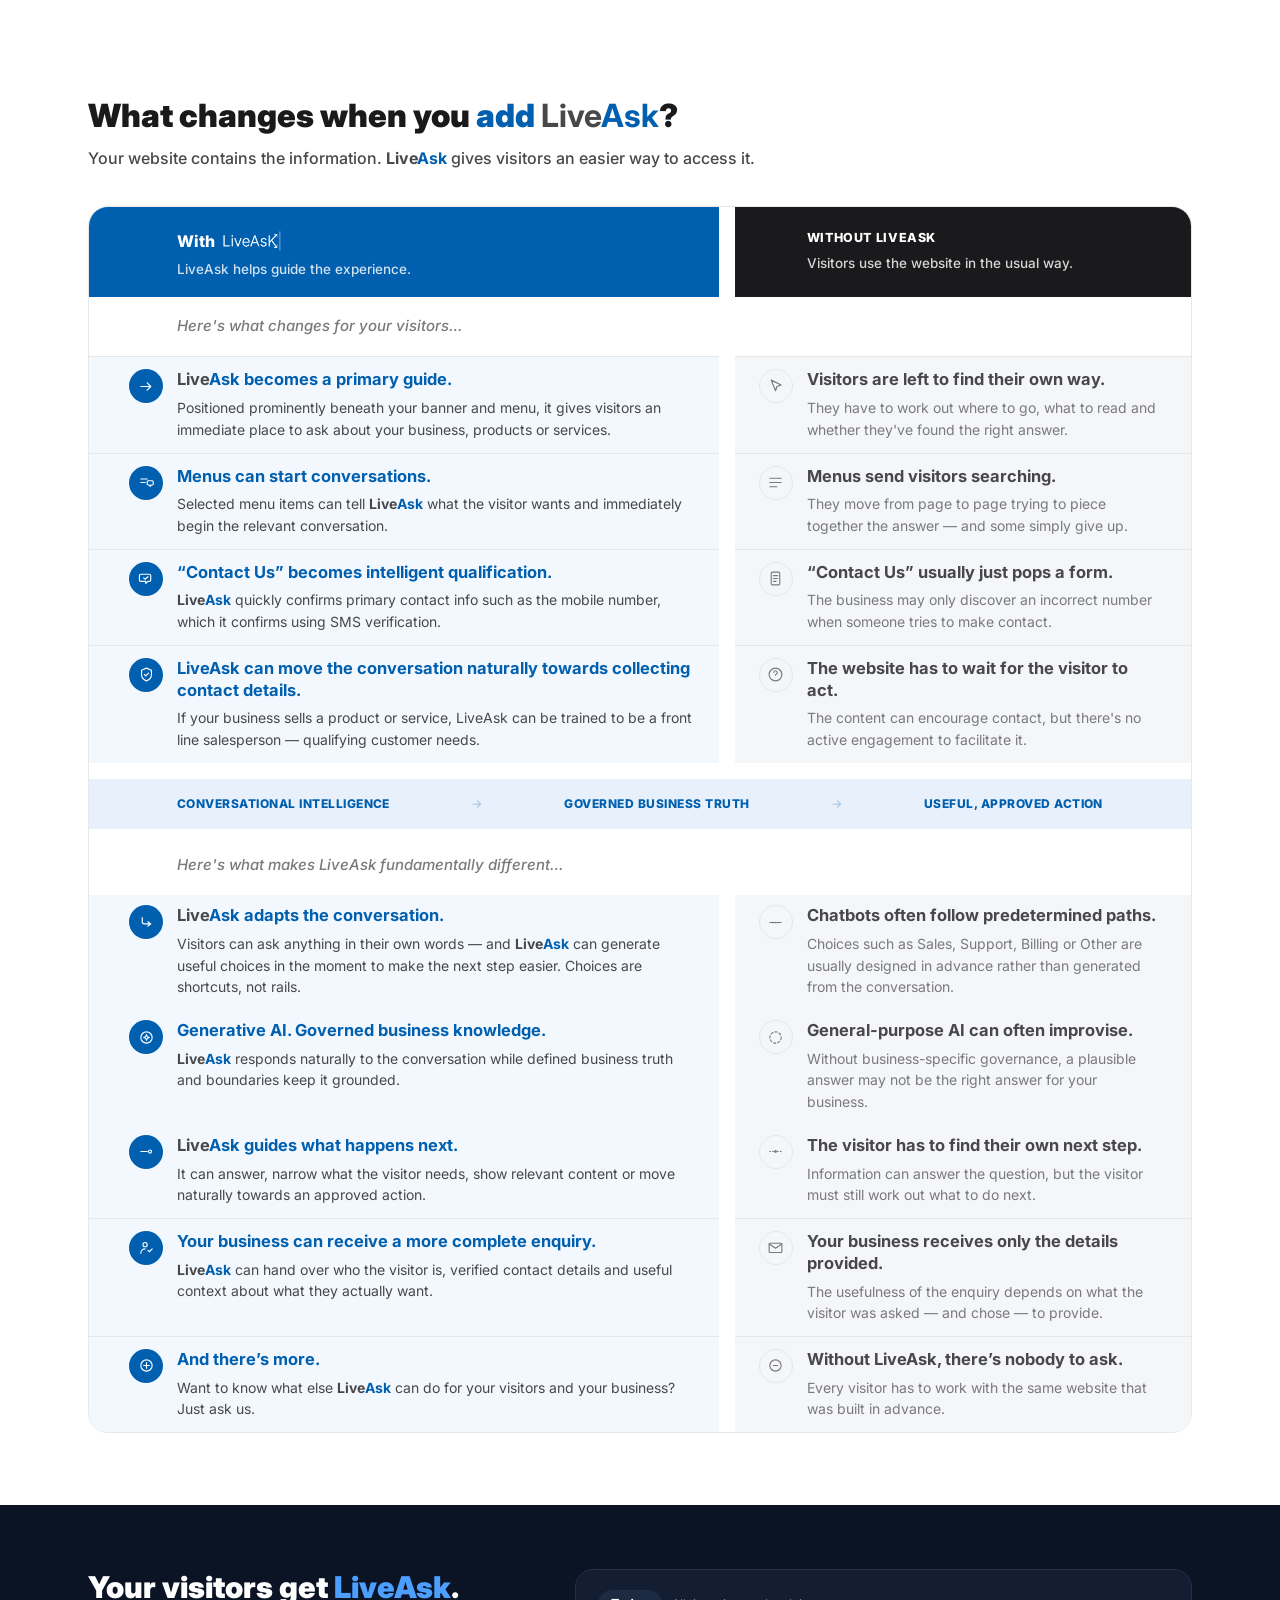
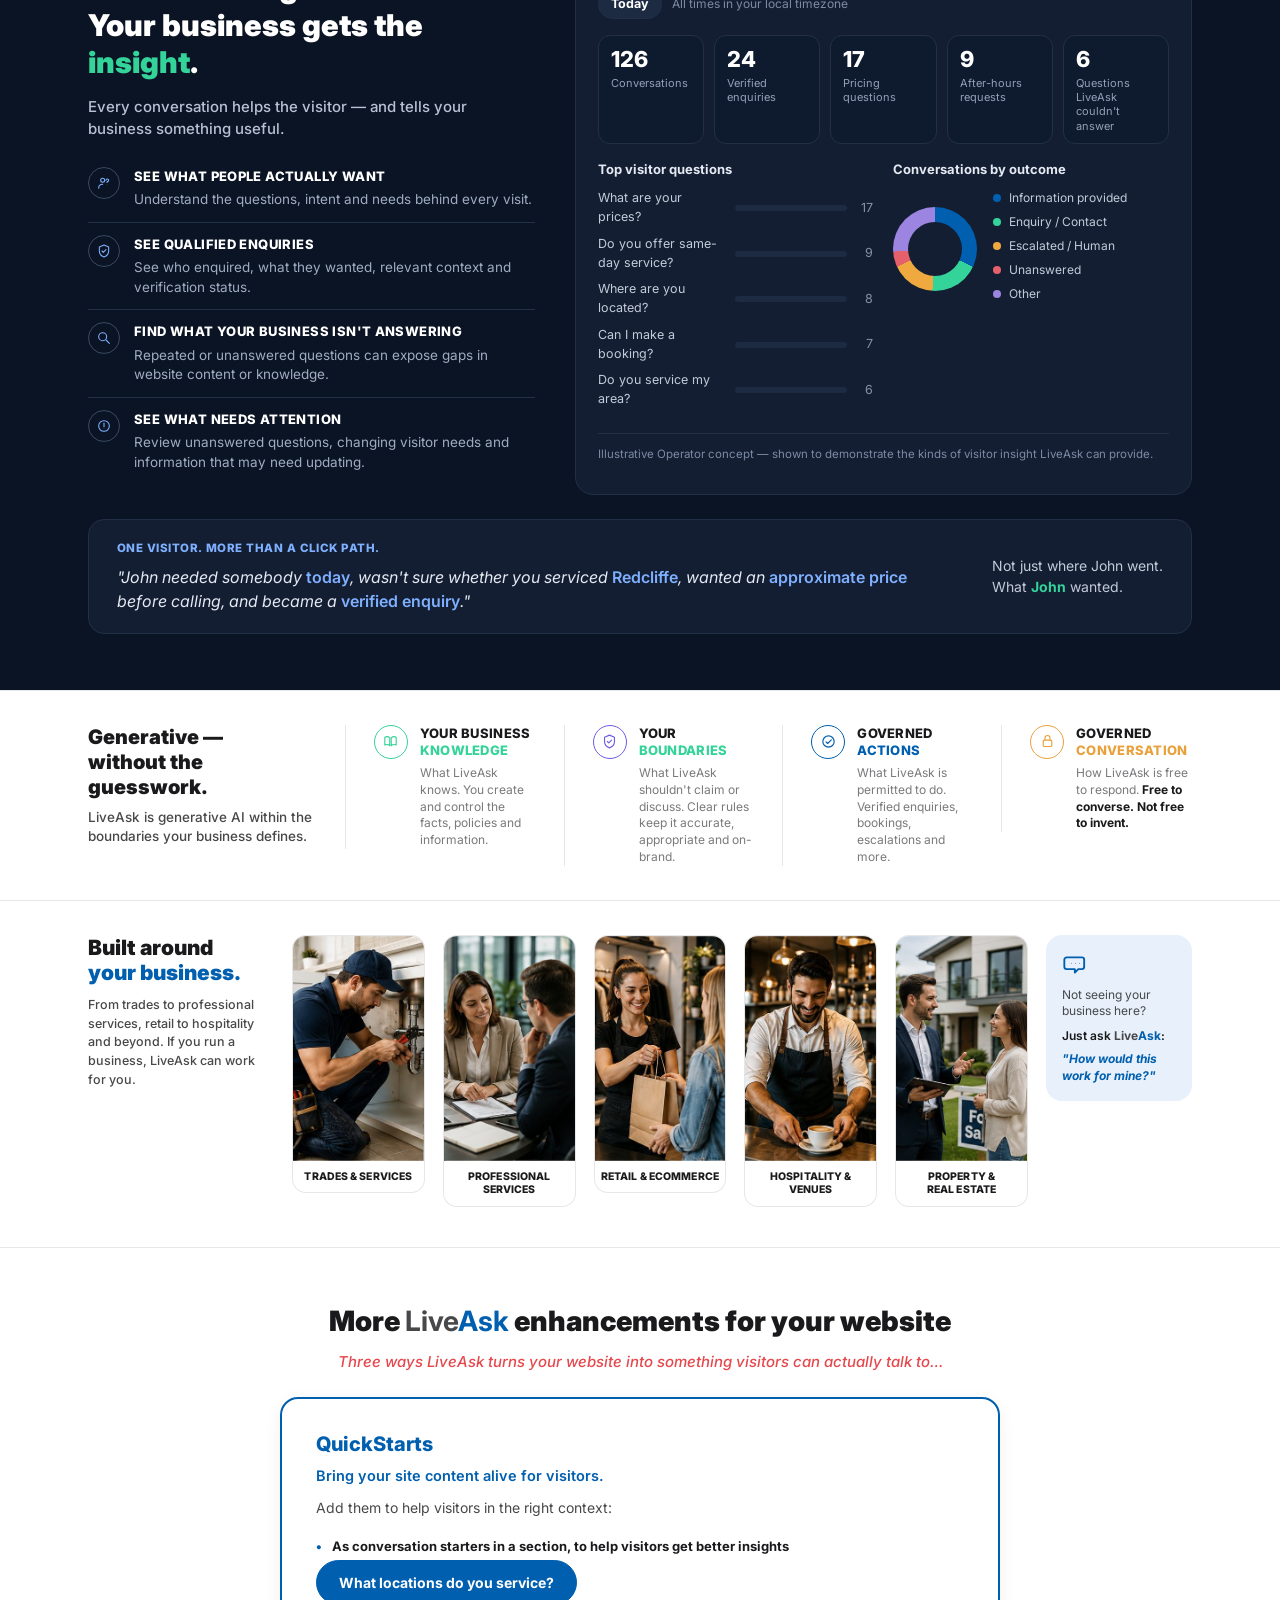
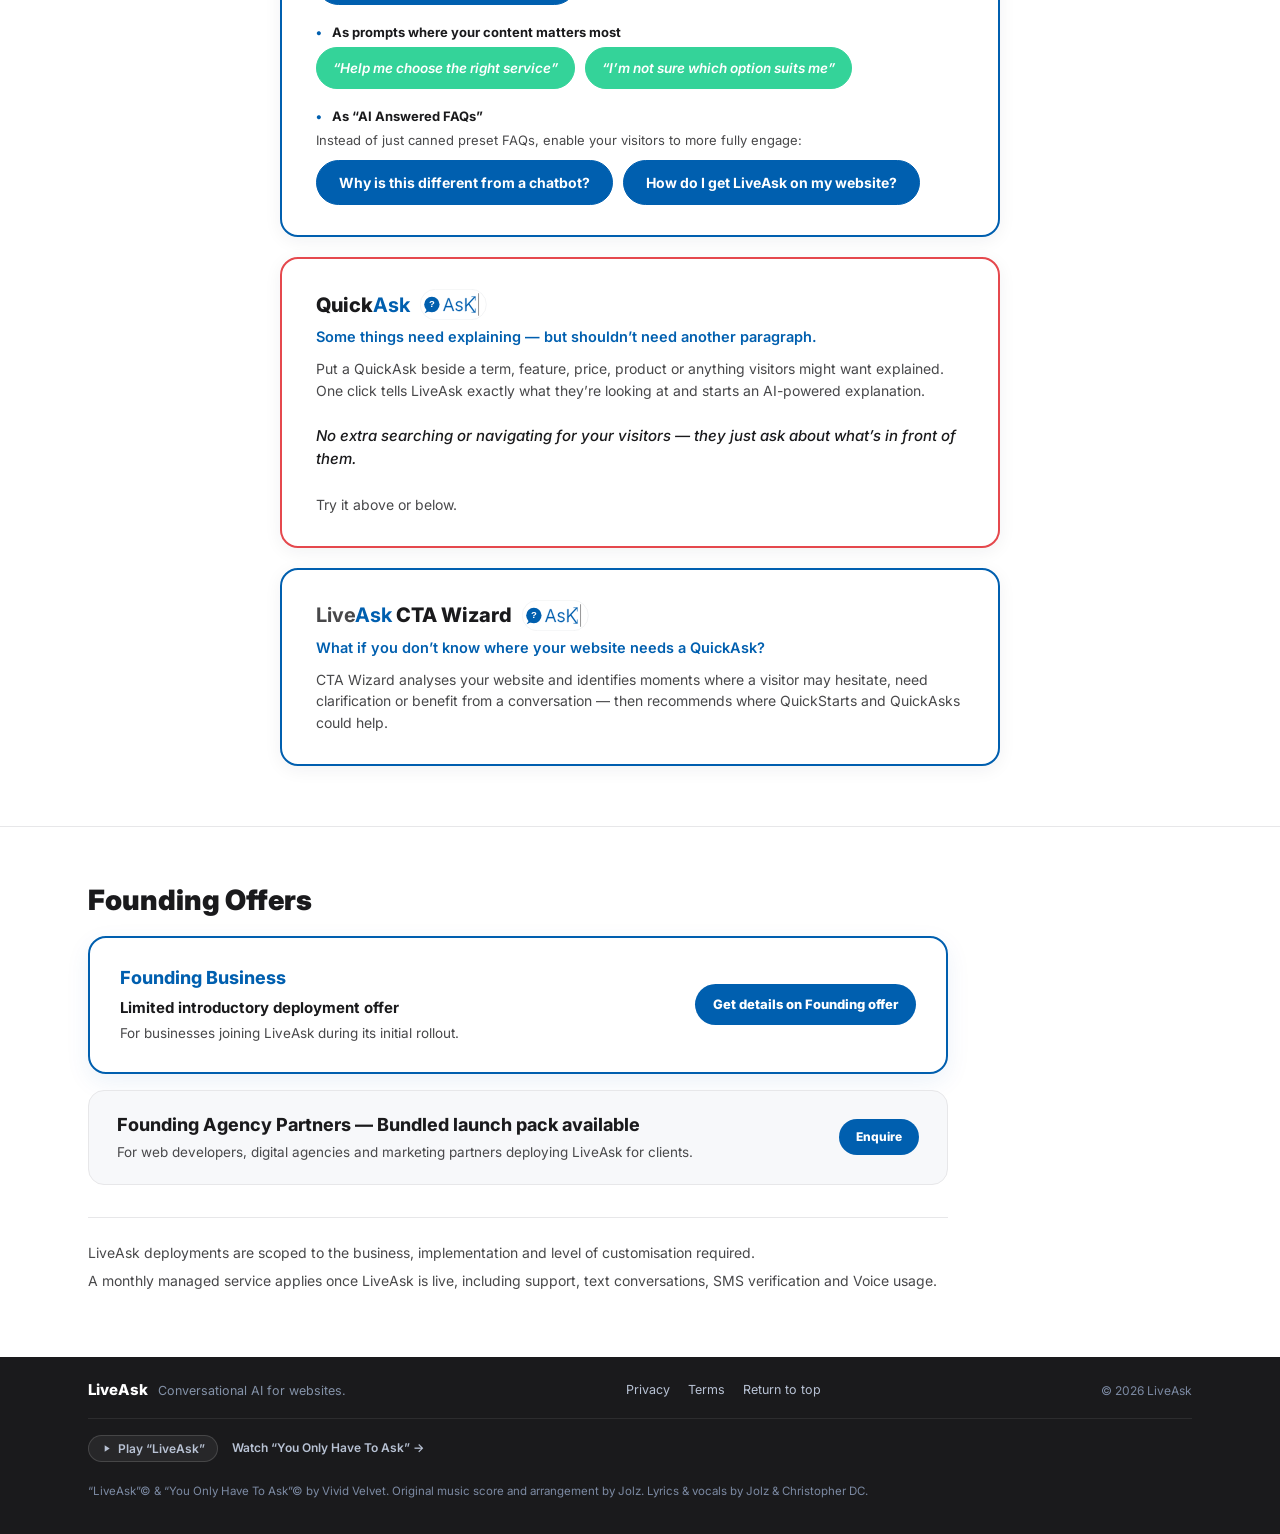
==== commit b2649938: "Activate approved UIP handoff asset version" ====
--- a/index.html
+++ b/index.html
@@ -1,2988 +1,2989 @@
-<!DOCTYPE html>
-<html lang="en">
-<head>
-<meta charset="UTF-8">
-<meta name="viewport" content="width=device-width, initial-scale=1.0">
-<title>LiveAsk — Real conversations. Real answers. Real results.</title>
-<link rel="icon" href="/favicon.svg" type="image/svg+xml">
-<link rel="icon" href="/favicon.ico" sizes="32x32">
-<link rel="apple-touch-icon" href="/apple-touch-icon.png">
-<link rel="manifest" href="/manifest.json">
-<link rel="preconnect" href="https://fonts.googleapis.com">
-<link rel="preconnect" href="https://fonts.gstatic.com" crossorigin>
-<link href="https://fonts.googleapis.com/css2?family=Inter:wght@400;500;600;700;800;900&display=swap" rel="stylesheet">
-<style>
-  :root {
-    --liveask-blue: #005FAF;
-    --liveask-charcoal: #48484A;
-    --ink: #1A1A1C;
-    --paper: #FFFFFF;
-    --hairline: #E7E7E9;
-    --placeholder-fill: #F5F6F8;
-    --placeholder-line: #D8DADE;
-    --liveask-green: #34D399;
-    --liveask-navy: #0B1424;
-    --liveask-navy-card: #131E32;
-    --liveask-navy-border: #223047;
-    --liveask-with-tint: #F3F8FE;
-    --liveask-indigo: #6C5CE7;
-    --liveask-amber: #E8A13D;
-    --liveask-red: #E5484D;
-    --liveask-amber-tint: #FBF3E7;
-    --liveask-red-tint: #FDEDEC;
-    --liveask-muted: #7A7A7D;
-    --liveask-blue-soft: #E8F1FB;
-
-    --page-max: 1200px;
-    --gutter-desktop: 48px;
-    --gutter-mobile: 20px;
-  }
-
-  * { box-sizing: border-box; }
-
-  html, body {
-    margin: 0;
-    padding: 0;
-  }
-
-  body {
-    font-family: 'Inter', -apple-system, BlinkMacSystemFont, 'Segoe UI', sans-serif;
-    color: var(--ink);
-    background: var(--paper);
-    -webkit-font-smoothing: antialiased;
-    line-height: 1.5;
-  }
-
-  a { color: inherit; text-decoration: none; }
-
-  .wrap {
-    max-width: var(--page-max);
-    margin: 0 auto;
-    padding-left: var(--gutter-desktop);
-    padding-right: var(--gutter-desktop);
-  }
-
-  @media (max-width: 720px) {
-    .wrap { padding-left: var(--gutter-mobile); padding-right: var(--gutter-mobile); }
-  }
-
-  /* ============================================================
-     HEADER — logo + navigation
-     ============================================================ */
-
-  .site-header {
-    padding-top: 32px;
-    padding-bottom: 18px;
-  }
-
-  @media (max-width: 720px) {
-    .site-header { padding-top: 16px; padding-bottom: 10px; }
-  }
-
-  .logo-lockup {
-    display: block;
-    margin-bottom: 20px;
-  }
-
-  .logo-lockup img {
-    display: block;
-    height: 96px;
-    width: auto;
-  }
-
-  @media (max-width: 720px) {
-    .logo-lockup { margin-bottom: 8px; }
-    .logo-lockup img { height: 58px; }
-  }
-
-  /* Primary navigation. Desktop shows the full "LIVEASK AGENTS" label;
-     mobile swaps to the shortened "AGENTS" via the [data-mobile] element
-     below, per the approved written spec (Section 8) — the mockup's
-     desktop "AGENTS" shortening was image-generation drift, not authoritative. */
-  /* Balanced/justified across the full header width, rather than
-     clustered tight under the logo — spacing between items comes
-     from the row itself (space-between), not fixed gaps. */
-  .primary-nav {
-    display: flex;
-    align-items: center;
-    justify-content: space-between;
-    width: 100%;
-    max-width: 480px;
-    margin: 0 auto 0 0; /* nav block itself stays left-anchored under the logo; items inside are justified */
-    flex-wrap: nowrap;
-    white-space: nowrap;
-  }
-
-  .primary-nav a {
-    font-size: 13px;
-    font-weight: 700;
-    letter-spacing: 0.04em;
-    text-transform: uppercase;
-    color: var(--ink);
-  }
-
-  .primary-nav [data-mobile] { display: none; }
-
-  @media (max-width: 720px) {
-    .primary-nav {
-      max-width: none; /* use the full mobile width for justification */
-      overflow: hidden; /* must stay one line — no wrap, no hamburger */
-    }
-    .primary-nav a {
-      font-size: 10.5px;
-      letter-spacing: 0.02em;
-    }
-    .primary-nav [data-desktop] { display: none; }
-    .primary-nav [data-mobile] { display: inline; }
-  }
-
-  /* ============================================================
-     LIVEASK BAR — RESERVED INTEGRATION POINT ONLY
-     Per the approved brief: the real LiveAsk frontend (expansion,
-     rotating prompts, mic, submit, conversation UI) is supplied
-     separately and must be integrated, not fabricated here. This
-     block reserves the correct position, proportions and spacing
-     only. The cursor-off logo + CSS cursor pairing was explicitly
-     requested for the logo lockup inside this bar; everything else
-     in this container is inert structure, not real behaviour.
-     ============================================================ */
-
-  .liveask-bar {
-    display: flex;
-    align-items: center;
-    gap: 14px;
-    background: var(--paper);
-    border: 1.5px solid var(--hairline);
-    border-radius: 999px;
-    padding: 14px 24px;
-    box-shadow: 0 1px 2px rgba(20, 20, 25, 0.04);
-  }
-
-  .liveask-privacy-notice {
-    margin: 10px 0 0;
-    text-align: center;
-    font-size: 11.5px;
-    line-height: 1.4;
-    color: var(--liveask-muted);
-  }
-
-  .liveask-privacy-notice a {
-    color: var(--liveask-muted);
-    text-decoration: underline;
-  }
-
-  .liveask-privacy-notice a:hover {
-    color: var(--liveask-blue);
-  }
-
-  .liveask-bar .bar-logo {
-    display: flex;
-    align-items: center;
-    gap: 0;
-    flex-shrink: 0;
-  }
-
-  .liveask-bar .bar-logo img {
-    height: 22px;
-    width: auto;
-    display: block;
-  }
-
-  /* CSS-rendered cursor, immediately right of the cursor-off logo mark,
-     as specifically requested — a static brand detail, not an
-     interactive/conversational behaviour. Pulled in with a negative
-     margin because the source PNG has ~6% baked-in transparent
-     padding after the arrow tip, which otherwise reads as an
-     unintended gap no matter how tight the CSS spacing is. */
-  .bar-cursor {
-    width: 1.5px;
-    height: 20px;
-    background: var(--liveask-charcoal);
-    margin-left: -1px;
-    animation: blink 1.5s steps(1) infinite;
-  }
-
-  @keyframes blink {
-    0%, 49% { opacity: 1; }
-    50%, 100% { opacity: 0; }
-  }
-
-  /* Empty flexible reserve — real placeholder/rotating-prompt text,
-     microphone and submit control arrive with the real component. */
-  .bar-reserve {
-    flex: 1 1 auto;
-    min-width: 24px;
-  }
-
-  @media (max-width: 720px) {
-    .liveask-bar { padding: 11px 18px; gap: 10px; }
-    .liveask-bar .bar-logo img { height: 17px; }
-    .bar-cursor { height: 15px; margin-left: -1px; }
-  }
-
-  /* ============================================================
-     TAGLINE
-     ============================================================ */
-
-  .tagline {
-    margin-top: 20px;
-    font-size: 17px;
-    font-weight: 600;
-    white-space: nowrap;
-  }
-
-  .tagline .accent { color: var(--liveask-blue); }
-  .tagline .plain { color: var(--ink); }
-
-  @media (max-width: 720px) {
-    .tagline { margin-top: 14px; font-size: 11.5px; }
-  }
-
-  /* ============================================================
-     HERO
-     ============================================================ */
-
-  .hero {
-    display: grid;
-    grid-template-columns: 1.05fr 0.95fr;
-    grid-template-areas: "content art";
-    column-gap: 48px;
-    align-items: start;
-    margin-top: 40px;
-    padding-bottom: 0;
-  }
-
-  .hero-content { grid-area: content; }
-  .hero-heading { grid-area: heading; }
-  .hero-copy { grid-area: copy; }
-
-  .hero h1 {
-    margin: 0;
-    font-size: 52px;
-    line-height: 1.08;
-    font-weight: 900;
-    letter-spacing: -0.01em;
-    text-transform: uppercase;
-  }
-
-  .hero h1 .line-emphasis { color: var(--liveask-blue); }
-
-  .hero p.supporting {
-    margin-top: 18px;
-    max-width: 40ch;
-    font-size: 19px;
-    line-height: 1.5;
-    color: var(--liveask-charcoal);
-    font-weight: 500;
-  }
-
-  .desktop-break { display: inline; }
-
-  /* Hero artwork — the cropped/transparent version of
-     liveask-hero-conversation-flow.png. Real supplied asset, genuine
-     alpha transparency (confirmed — not a checkerboard artifact this
-     time), tightly cropped to her face with no dead space in front
-     of it. No frame, no border, no shadow, no card — sits directly
-     on the white page. Container aspect-ratio matches the source
-     image's own ratio (1230:1278, near-square) so object-fit needs
-     to do minimal cropping. */
-  .hero-art {
-    grid-area: art;
-    width: 100%;
-    max-width: 500px;
-    aspect-ratio: 1230 / 1278;
-    justify-self: center;
-    align-self: start;
-    margin-top: -80px;
-    overflow: hidden;
-  }
-
-  .hero-art img {
-    display: block;
-    width: 100%;
-    height: 100%;
-    object-fit: cover;
-    object-position: center;
-  }
-
-  /* Mobile: headline spans full width; the supporting copy and the
-     (substantially shrunk) artwork share the row beneath it, per the
-     approved mobile composition reference. This replaces the earlier
-     "image as a large block underneath everything" approach and is
-     what actually shortens the hero on mobile. */
-  .force-break { display: none; }
-
-  @media (max-width: 900px) {
-    .hero {
-      grid-template-columns: minmax(0, 1fr) minmax(0, 1fr);
-      grid-template-areas:
-        "heading heading"
-        "copy    art";
-      column-gap: 10px;
-      row-gap: 18px;
-    }
-    .hero-content { display: contents; }
-    .hero h1 { font-size: 32px; }
-    .hero-art { max-width: none; align-self: start; margin-right: -38px; margin-top: -12px; }
-    .force-break { display: inline; }
-    .desktop-break { display: none; }
-    .hero p.supporting {
-      font-size: 15px;
-      margin-top: 6px;
-      width: 240px;
-      max-width: none;
-      min-width: 0;
-      justify-self: start;
-    }
-    .hero {
-      grid-template-columns: minmax(0, 1fr) minmax(0, 1fr);
-    }
-  }
-
-  @media (max-width: 720px) {
-    .hero { margin-top: 14px; padding-bottom: 0; }
-    .hero h1 { font-size: 27px; }
-    .hero p.supporting { font-size: 15px; margin-top: 6px; }
-    .hero {
-      grid-template-columns: minmax(0, 1fr) minmax(0, 1fr);
-      column-gap: 8px;
-    }
-    .hero-art { margin-right: -30px; }
-  }
-
-  /* ============================================================
-     "WEBSITES PUBLISH. LIVEASK ENGAGES." — dark explainer section.
-     Real HTML/CSS throughout; liveask-video-auditorium.png is the
-     only media element. Play control is a real <button>, not part
-     of the artwork, per instruction — inert for now (no video wired
-     up yet, consistent with "prepare, don't build the video itself").
-     ============================================================ */
-
-  .engage-section {
-    padding: 0 0 64px;
-    margin-top: -70px;
-    position: relative;
-    z-index: 1;
-  }
-
-  /* Correctly-ordered mobile reset — placed AFTER the desktop rule
-     above, not before it. A rule placed earlier in the file loses to
-     a later rule of equal specificity regardless of which media
-     query it's in; an earlier attempt at this reset was silently
-     overridden by the desktop rule it was meant to cancel, which is
-     what broke mobile in the previous pass. */
-  @media (max-width: 900px) {
-    .engage-section {
-      margin-top: 0;
-      position: static;
-    }
-  }
-
-  .engage-card {
-    background: var(--ink);
-    border-radius: 20px;
-    padding: 40px 40px 44px;
-  }
-
-  .engage-heading {
-    margin: 0;
-    color: #FFFFFF;
-    font-size: 30px;
-    font-weight: 800;
-    line-height: 1.15;
-  }
-
-  .engage-heading .accent-blue { color: #4D9FFF; }
-
-  .engage-sub {
-    margin: 14px 0 0;
-    color: #C7C9CE;
-    font-size: 15px;
-    font-weight: 500;
-    max-width: 46ch;
-  }
-
-  .engage-media {
-    position: relative;
-    margin-top: 28px;
-    border-radius: 14px;
-    overflow: hidden;
-    aspect-ratio: 16 / 9;
-    background: #000;
-  }
-
-  .engage-media img,
-  .engage-media video {
-    display: block;
-    width: 100%;
-    height: 100%;
-    object-fit: cover;
-  }
-
-  .watch-caption {
-    position: absolute;
-    left: 50%;
-    bottom: 18px;
-    transform: translateX(-50%);
-    color: #FFFFFF;
-    font-size: 13px;
-    font-weight: 700;
-    letter-spacing: 0.04em;
-    text-transform: uppercase;
-    text-shadow: 0 1px 3px rgba(0,0,0,0.5);
-    pointer-events: none;
-  }
-
-  @media (prefers-reduced-motion: no-preference) {
-    .play-control,
-    .watch-caption {
-      transition: opacity 0.2s ease;
-    }
-  }
-
-  .engage-media.is-playing .play-control,
-  .engage-media.is-playing .watch-caption {
-    opacity: 0;
-    pointer-events: none;
-  }
-
-  .play-control {
-    position: absolute;
-    top: 50%;
-    left: 50%;
-    transform: translate(-50%, -50%);
-    width: 56px;
-    height: 56px;
-    border-radius: 999px;
-    border: none;
-    background: rgba(255, 255, 255, 0.95);
-    color: var(--ink);
-    display: flex;
-    align-items: center;
-    justify-content: center;
-    cursor: pointer;
-    padding: 0;
-  }
-
-  .play-control svg { margin-left: 3px; } /* optical centering for the play triangle */
-
-  @media (max-width: 720px) {
-    .engage-section { padding: 0 0 24px; margin-top: 0; }
-    .engage-card { padding: 28px 22px 32px; border-radius: 18px; }
-    .engage-heading { font-size: 24px; }
-    .engage-sub { font-size: 13.5px; margin-top: 10px; }
-    .engage-media { margin-top: 20px; border-radius: 12px; }
-    .play-control { width: 46px; height: 46px; }
-  }
-
-  /* ============================================================
-     COMPARISON SECTION — "What changes when you add LiveAsk?"
-     ============================================================ */
-
-  .comp-icon-defs { display: none; }
-
-  .comparison-section { padding: 64px 0 72px; }
-
-  .comparison-intro { max-width: 68ch; }
-
-  .comparison-intro h2 {
-    margin: 0;
-    font-size: 32px;
-    font-weight: 900;
-    line-height: 1.2;
-    color: var(--ink);
-  }
-
-  .comp-heading-accent { color: var(--liveask-blue); }
-
-  .comparison-intro p {
-    margin: 10px 0 0;
-    font-size: 16px;
-    color: var(--liveask-charcoal);
-    font-weight: 500;
-  }
-
-  /* brand word — body copy treatment (rule B) */
-  .brand-word { white-space: nowrap; }
-  .brand-live { color: var(--liveask-charcoal); font-weight: 700; }
-  .brand-ask { color: var(--liveask-blue); font-weight: 700; }
-
-  /* ---------- DESKTOP / TABLET TABLE ---------- */
-
-  .comparison-table {
-    display: grid;
-    grid-template-columns: minmax(0, 1.38fr) minmax(0, 1fr);
-    column-gap: 16px;
-    row-gap: 0;
-    margin-top: 36px;
-    background: var(--paper);
-    border: 1px solid var(--hairline);
-    border-radius: 20px;
-    overflow: hidden;
-  }
-
-  .comp-col-header { padding-top: 22px; padding-bottom: 18px; color: #fff; }
-
-  .comp-logo { display: block; width: auto; }
-
-  .comp-col-with.comp-col-header { padding-left: 88px; padding-right: 24px; background: var(--liveask-blue); }
-  .comp-col-without.comp-col-header { padding-left: 72px; padding-right: 40px; background: var(--ink); }
-
-  .comp-col-label {
-    margin: 0;
-    display: flex;
-    align-items: center;
-    gap: 8px;
-    font-size: 16px;
-    font-weight: 800;
-    color: #fff;
-  }
-
-  .comp-col-label-without {
-    font-size: 12.5px;
-    letter-spacing: 0.05em;
-    text-transform: uppercase;
-  }
-
-  .comp-logo-banner {
-    height: 20px;
-    width: auto;
-    display: block;
-    margin: 0;
-    filter: brightness(0) invert(1);
-  }
-
-  .comp-col-sub {
-    margin: 6px 0 0;
-    font-size: 14px;
-    font-weight: 500;
-    color: var(--liveask-charcoal);
-  }
-
-  .comp-col-sub-on-color {
-    margin: 6px 0 0;
-    font-size: 13.5px;
-    font-weight: 500;
-    color: rgba(255, 255, 255, 0.82);
-  }
-
-  .comp-row { display: contents; }
-
-  .comp-progression-banner {
-    grid-column: 1 / -1;
-    display: flex;
-    align-items: center;
-    justify-content: space-between;
-    gap: 12px;
-    min-height: 50px;
-    margin-top: 16px;
-    padding: 0 88px;
-    background: var(--liveask-blue-soft);
-    font-size: 12px;
-    font-weight: 800;
-    letter-spacing: 0.04em;
-    text-transform: uppercase;
-    color: var(--liveask-blue);
-  }
-
-  .comp-progression-banner .arrow { color: #9BBFE0; font-weight: 400; flex-shrink: 0; }
-
-  .comp-narrative-caption {
-    grid-column: 1 / -1;
-    padding: 10px 40px 4px 88px;
-    font-size: 15px;
-    font-style: italic;
-    font-weight: 500;
-    color: var(--liveask-muted);
-  }
-
-  .comp-narrative-caption--top {
-    padding-top: 3px;
-  }
-
-  .comp-cell {
-    display: flex;
-    gap: 14px;
-    align-items: flex-start;
-    padding-top: 12px;
-    padding-bottom: 12px;
-    border-top: 1px solid var(--hairline);
-  }
-
-  .comp-with { padding-left: 40px; padding-right: 24px; }
-  .comp-without { padding-left: 24px; padding-right: 32px; }
-
-  .comp-row-progression .comp-cell { border-top: none; padding-top: 10px; }
-
-  .comp-cell h4 {
-    margin: 0;
-    font-size: 16.5px;
-    font-weight: 700;
-    line-height: 1.32;
-    color: var(--ink);
-  }
-
-  .comp-with h4 { color: var(--liveask-blue); }
-  .comp-without h4 { color: var(--liveask-charcoal); }
-
-  .comp-cell p {
-    margin: 6px 0 0;
-    font-size: 14px;
-    line-height: 1.55;
-    color: var(--liveask-charcoal);
-  }
-
-  .comp-without p { color: var(--liveask-muted); }
-
-  .comp-with { background: var(--liveask-with-tint); }
-  .comp-without { background: var(--placeholder-fill); }
-
-  .row-icon {
-    flex-shrink: 0;
-    width: 34px;
-    height: 34px;
-    border-radius: 999px;
-    display: flex;
-    align-items: center;
-    justify-content: center;
-  }
-
-  .row-icon svg { width: 17px; height: 17px; fill: none; stroke: currentColor; stroke-width: 1.6; stroke-linecap: round; stroke-linejoin: round; }
-
-  .row-icon-with { background: var(--liveask-blue); color: #fff; }
-  .row-icon-without { background: transparent; border: 1.5px solid var(--hairline); color: var(--liveask-muted); }
-
-  /* ---------- MOBILE INTERLACED PAIRS ---------- */
-
-  .comparison-mobile { display: none; }
-
-  .comp-mobile-header { margin-top: 28px; }
-  .comp-mobile-header .comp-logo { height: 22px; margin-bottom: 8px; }
-  .comp-mobile-caption { font-style: italic; }
-
-  .comp-pair {
-    margin-top: 18px;
-    border: 1px solid var(--hairline);
-    border-radius: 16px;
-    overflow: hidden;
-  }
-
-  .comp-pair-progression { border-color: var(--liveask-blue); }
-
-  .comp-progression-label-mobile {
-    margin: 0;
-    padding: 10px 16px;
-    background: var(--liveask-blue-soft);
-    font-size: 11px;
-    font-weight: 700;
-    letter-spacing: 0.02em;
-    text-transform: uppercase;
-    color: var(--liveask-blue);
-  }
-
-  .comp-progression-label-mobile span { color: var(--liveask-muted); font-weight: 400; }
-
-  .comp-block { padding: 16px 16px; }
-  .comp-block-with { border-bottom: 1px solid var(--hairline); background: var(--liveask-with-tint); }
-  .comp-block-without { background: var(--placeholder-fill); }
-
-  .comp-block-header { display: flex; align-items: center; gap: 8px; margin-bottom: 8px; }
-
-  .comp-block .row-icon { width: 28px; height: 28px; flex-shrink: 0; }
-  .comp-block .row-icon svg { width: 14px; height: 14px; }
-
-  .comp-tag {
-    display: inline-block;
-    font-size: 11px;
-    font-weight: 800;
-    letter-spacing: 0.04em;
-    text-transform: uppercase;
-  }
-
-  .comp-tag-with { color: var(--liveask-charcoal); text-transform: none; font-weight: 700; font-size: 13px; }
-  .comp-tag-without { color: var(--liveask-muted); }
-
-  .comp-block h4 { margin: 0; font-size: 15.5px; font-weight: 700; line-height: 1.3; color: var(--ink); }
-  .comp-block-without h4 { color: var(--liveask-charcoal); }
-  .comp-block p { margin: 5px 0 0; font-size: 13.5px; line-height: 1.5; color: var(--liveask-charcoal); }
-  .comp-block-without p { color: var(--liveask-muted); }
-
-  .comp-pair-hidden { display: none; }
-
-  .comp-toggle {
-    display: block;
-    width: 100%;
-    margin-top: 18px;
-    padding: 13px 0;
-    background: transparent;
-    border: 1.5px solid var(--liveask-blue);
-    border-radius: 999px;
-    color: var(--liveask-blue);
-    font-size: 14px;
-    font-weight: 700;
-    cursor: pointer;
-  }
-
-  @media (max-width: 900px) {
-    .comparison-table { display: none; }
-    .comparison-mobile { display: block; }
-    .comparison-section { padding: 40px 0 56px; }
-    .comparison-intro h2 { font-size: 26px; }
-    .comparison-intro p { font-size: 14.5px; }
-  }
-
-
-  /* ============================================================
-     VISITOR INSIGHT SECTION — "Your visitors get LiveAsk.
-     Your business gets the insight."
-     ============================================================ */
-
-  .visitor-insight-section {
-    background: var(--liveask-navy);
-    padding: 56px 0;
-  }
-
-  .insight-heading {
-    margin: 0;
-    font-size: 30px;
-    font-weight: 900;
-    line-height: 1.25;
-    color: #FFFFFF;
-  }
-
-  .insight-heading .accent-live { color: #FFFFFF; }
-  .insight-heading .accent-ask { color: #4D9FFF; }
-  .insight-heading .accent-green { color: var(--liveask-green); }
-
-  .insight-sub {
-    margin: 14px 0 0;
-    font-size: 15px;
-    line-height: 1.5;
-    color: #B8C2D4;
-    font-weight: 500;
-    max-width: 40ch;
-  }
-
-  .insight-main {
-    display: grid;
-    grid-template-columns: minmax(0, 42fr) minmax(0, 58fr);
-    column-gap: 40px;
-    align-items: start;
-    margin-top: 8px;
-  }
-
-  .insight-benefits { margin-top: 26px; }
-
-  .insight-item {
-    display: flex;
-    gap: 14px;
-    align-items: flex-start;
-    padding: 12px 0;
-    border-top: 1px solid var(--liveask-navy-border);
-  }
-
-  .insight-item:first-child { border-top: none; padding-top: 0; }
-
-  .insight-item-icon {
-    flex-shrink: 0;
-    width: 32px;
-    height: 32px;
-    border-radius: 999px;
-    border: 1.5px solid #3A4A63;
-    color: #7FB0FF;
-    display: flex;
-    align-items: center;
-    justify-content: center;
-  }
-
-  .insight-item-icon svg { width: 16px; height: 16px; fill: none; stroke: currentColor; stroke-width: 1.6; stroke-linecap: round; stroke-linejoin: round; }
-
-  .insight-item h4 {
-    margin: 0;
-    font-size: 13px;
-    font-weight: 800;
-    letter-spacing: 0.03em;
-    text-transform: uppercase;
-    color: #FFFFFF;
-  }
-
-  .insight-item p {
-    margin: 4px 0 0;
-    font-size: 13.5px;
-    line-height: 1.45;
-    color: #9FACC2;
-  }
-
-  /* ---------- Operator preview panel ---------- */
-
-  .operator-preview {
-    background: var(--liveask-navy-card);
-    border: 1px solid var(--liveask-navy-border);
-    border-radius: 18px;
-    padding: 20px 22px;
-  }
-
-  .operator-header {
-    display: flex;
-    align-items: baseline;
-    gap: 10px;
-    flex-wrap: wrap;
-  }
-
-  .operator-today {
-    display: inline-block;
-    font-size: 12.5px;
-    font-weight: 700;
-    color: #FFFFFF;
-    background: #1C2A42;
-    border: 1px solid var(--liveask-navy-border);
-    border-radius: 999px;
-    padding: 4px 12px;
-  }
-
-  .operator-header-note { font-size: 12px; color: #7C8AA3; }
-
-  .operator-metrics {
-    display: grid;
-    grid-template-columns: repeat(5, minmax(0, 1fr));
-    gap: 10px;
-    margin-top: 16px;
-  }
-
-  .operator-metric {
-    background: #0E1A2E;
-    border: 1px solid var(--liveask-navy-border);
-    border-radius: 12px;
-    padding: 12px 12px 10px;
-  }
-
-  .operator-metric .metric-value {
-    font-size: 22px;
-    font-weight: 800;
-    color: #FFFFFF;
-    line-height: 1;
-  }
-
-  .operator-metric .metric-label {
-    margin-top: 6px;
-    font-size: 11px;
-    line-height: 1.3;
-    color: #93A1B8;
-  }
-
-  .operator-detail {
-    display: grid;
-    grid-template-columns: minmax(0, 1fr) minmax(0, 1fr);
-    column-gap: 20px;
-    margin-top: 16px;
-  }
-
-  .operator-panel-title {
-    margin: 0 0 10px;
-    font-size: 13px;
-    font-weight: 700;
-    color: #E4E9F2;
-  }
-
-  .question-row {
-    display: flex;
-    align-items: center;
-    gap: 8px;
-    margin-bottom: 8px;
-    font-size: 12.5px;
-    color: #C3CBDA;
-  }
-
-  .question-row .q-label { flex: 0 0 auto; width: 47%; }
-  .question-row .q-bar-track { flex: 1 1 auto; height: 6px; background: #1C2A42; border-radius: 999px; overflow: hidden; }
-  .question-row .q-bar-fill { height: 100%; background: var(--liveask-blue); border-radius: 999px; }
-  .question-row .q-count { flex: 0 0 auto; width: 18px; text-align: right; color: #8492A8; }
-
-  .outcome-wrap { display: flex; align-items: center; gap: 16px; }
-
-  .donut {
-    width: 84px;
-    height: 84px;
-    border-radius: 50%;
-    flex-shrink: 0;
-    background: conic-gradient(
-      var(--liveask-blue) 0% 32%,
-      var(--liveask-green) 32% 51%,
-      #F0A93E 51% 68%,
-      #E5606B 68% 74%,
-      #9B85E0 74% 100%
-    );
-    position: relative;
-  }
-
-  .donut::after {
-    content: '';
-    position: absolute;
-    inset: 15px;
-    border-radius: 50%;
-    background: var(--liveask-navy-card);
-  }
-
-  .outcome-legend { list-style: none; margin: 0; padding: 0; font-size: 12px; color: #C3CBDA; }
-  .outcome-legend li { display: flex; align-items: center; gap: 8px; margin-bottom: 6px; }
-  .outcome-dot { width: 8px; height: 8px; border-radius: 999px; flex-shrink: 0; }
-
-  .operator-disclaimer {
-    margin-top: 16px;
-    padding-top: 12px;
-    border-top: 1px solid var(--liveask-navy-border);
-    font-size: 11.5px;
-    color: #7C8AA3;
-    line-height: 1.4;
-  }
-
-  /* ---------- John insight strip ---------- */
-
-  .visitor-insight-example {
-    margin-top: 24px;
-    background: var(--liveask-navy-card);
-    border: 1px solid var(--liveask-navy-border);
-    border-radius: 16px;
-    padding: 20px 28px;
-    display: grid;
-    grid-template-columns: minmax(0, 1fr) auto;
-    column-gap: 32px;
-    align-items: center;
-  }
-
-  .insight-example-label {
-    margin: 0 0 8px;
-    font-size: 11.5px;
-    font-weight: 800;
-    letter-spacing: 0.04em;
-    text-transform: uppercase;
-    color: #7FB0FF;
-  }
-
-  .insight-example-quote {
-    margin: 0;
-    font-size: 16px;
-    line-height: 1.5;
-    color: #E4E9F2;
-    font-style: italic;
-  }
-
-  .insight-example-quote .em-blue { color: #7FB0FF; font-style: normal; font-weight: 600; }
-
-  .insight-example-synthesis {
-    font-size: 14px;
-    line-height: 1.5;
-    color: #C3CBDA;
-    white-space: nowrap;
-  }
-
-  .insight-example-synthesis .em-green { color: var(--liveask-green); font-weight: 700; }
-  .insight-example-synthesis p { margin: 0; }
-
-  @media (max-width: 900px) {
-    .visitor-insight-section { padding: 40px 0; }
-    .insight-heading { font-size: 24px; }
-    .insight-main { grid-template-columns: minmax(0, 1fr); row-gap: 28px; }
-    .operator-metrics { grid-template-columns: repeat(2, minmax(0, 1fr)); }
-    .operator-metric:nth-child(5) { grid-column: 1 / -1; }
-    .operator-detail { grid-template-columns: minmax(0, 1fr); row-gap: 22px; }
-    .visitor-insight-example {
-      grid-template-columns: minmax(0, 1fr);
-      row-gap: 14px;
-      padding: 18px 20px;
-    }
-    .insight-example-synthesis { white-space: normal; }
-  }
-
-
-  /* ============================================================
-     GENERATIVE / GOVERNANCE BAND — "Generative — without the
-     guesswork." Tight single-row horizontal band, per the
-     original full-page mockup crop.
-     ============================================================ */
-
-  .generative-section {
-    background: var(--paper);
-    padding: 34px 0;
-    border-top: 1px solid var(--hairline);
-  }
-
-  .generative-band {
-    display: grid;
-    grid-template-columns: minmax(0, 1.2fr) minmax(0, 1fr) minmax(0, 1fr) minmax(0, 1fr) minmax(0, 1fr);
-    align-items: start;
-    column-gap: 28px;
-  }
-
-  .generative-heading {
-    margin: 0;
-    font-size: 20px;
-    font-weight: 900;
-    line-height: 1.25;
-    color: var(--ink);
-  }
-
-  .generative-sub {
-    margin: 8px 0 0;
-    font-size: 13.5px;
-    line-height: 1.45;
-    color: var(--liveask-charcoal);
-    font-weight: 500;
-  }
-
-  .generative-item {
-    display: flex;
-    gap: 12px;
-    align-items: flex-start;
-    padding-left: 28px;
-    border-left: 1px solid var(--hairline);
-  }
-
-  .generative-item-icon {
-    flex-shrink: 0;
-    width: 34px;
-    height: 34px;
-    border-radius: 999px;
-    border: 1.5px solid currentColor;
-    display: flex;
-    align-items: center;
-    justify-content: center;
-  }
-
-  .generative-item-icon svg { width: 17px; height: 17px; fill: none; stroke: currentColor; stroke-width: 1.6; stroke-linecap: round; stroke-linejoin: round; }
-
-  .generative-item-icon.icon-green { color: var(--liveask-green); }
-  .generative-item-icon.icon-indigo { color: var(--liveask-indigo); }
-  .generative-item-icon.icon-blue { color: var(--liveask-blue); }
-  .generative-item-icon.icon-amber { color: var(--liveask-amber); }
-
-  .generative-item h4 {
-    margin: 0;
-    font-size: 13px;
-    font-weight: 800;
-    letter-spacing: 0.02em;
-    text-transform: uppercase;
-    line-height: 1.35;
-    color: var(--ink);
-  }
-
-  .generative-item h4 .accent-green { color: var(--liveask-green); }
-  .generative-item h4 .accent-blue { color: var(--liveask-blue); }
-  .generative-item h4 .accent-amber { color: var(--liveask-amber); }
-
-  .generative-item p {
-    margin: 5px 0 0;
-    font-size: 12px;
-    line-height: 1.4;
-    color: var(--liveask-muted);
-  }
-
-  .generative-item p strong { color: var(--ink); font-weight: 700; }
-
-  @media (max-width: 900px) {
-    .generative-section { padding: 32px 0; }
-    .generative-band {
-      grid-template-columns: minmax(0, 1fr);
-      row-gap: 20px;
-    }
-    .generative-item {
-      padding-left: 0;
-      border-left: none;
-      padding-top: 16px;
-      border-top: 1px solid var(--hairline);
-    }
-  }
-
-
-  /* ============================================================
-     BUILT AROUND YOUR BUSINESS — narrow humanising band.
-     ============================================================ */
-
-  .business-section {
-    background: var(--paper);
-    padding: 34px 0 40px;
-    border-top: 1px solid var(--hairline);
-  }
-
-  .business-band {
-    display: grid;
-    grid-template-columns: minmax(0, 1.4fr) repeat(5, minmax(0, 1fr)) minmax(0, 1.1fr);
-    align-items: start;
-    column-gap: 18px;
-  }
-
-  .business-heading {
-    margin: 0;
-    font-size: 21px;
-    font-weight: 900;
-    line-height: 1.22;
-    color: var(--ink);
-  }
-
-  .business-heading .accent-blue { color: var(--liveask-blue); }
-
-  .business-sub {
-    margin: 10px 0 0;
-    font-size: 12.5px;
-    line-height: 1.5;
-    color: var(--liveask-charcoal);
-    font-weight: 500;
-  }
-
-  .business-tile {
-    display: block;
-  }
-
-  .business-tiles-row { display: contents; }
-
-  .business-tile-photo {
-    aspect-ratio: 298 / 507;
-    width: 100%;
-    border-radius: 14px 14px 0 0;
-    overflow: hidden;
-    border: 1px solid var(--hairline);
-    border-bottom: none;
-  }
-
-  .business-tile-photo img {
-    display: block;
-    width: 100%;
-    height: 100%;
-    object-fit: cover;
-    object-position: center 30%;
-  }
-
-  .business-tile-label {
-    margin: 0;
-    padding: 9px 6px;
-    text-align: center;
-    font-size: 10.5px;
-    font-weight: 800;
-    letter-spacing: 0.01em;
-    text-transform: uppercase;
-    color: var(--ink);
-    background: var(--paper);
-    border: 1px solid var(--hairline);
-    border-top: none;
-    border-radius: 0 0 14px 14px;
-    line-height: 1.3;
-  }
-
-  .business-callout {
-    background: var(--liveask-blue-soft);
-    border-radius: 16px;
-    padding: 16px 16px;
-  }
-
-  .business-callout-icon {
-    display: flex;
-    align-items: center;
-    justify-content: center;
-    width: 28px;
-    height: 28px;
-    color: var(--liveask-blue);
-    margin-bottom: 8px;
-  }
-
-  .business-callout-icon svg { width: 100%; height: 100%; fill: none; stroke: currentColor; stroke-width: 1.6; stroke-linecap: round; stroke-linejoin: round; }
-
-  .business-callout p {
-    margin: 0;
-    font-size: 12px;
-    line-height: 1.4;
-    color: var(--liveask-charcoal);
-  }
-
-  .business-callout .callout-ask {
-    margin-top: 8px;
-    font-weight: 600;
-    color: var(--ink);
-  }
-
-  .business-callout .callout-quote {
-    margin-top: 6px;
-    font-style: italic;
-    font-weight: 700;
-    color: var(--liveask-blue);
-  }
-
-  .callout-row { display: contents; }
-
-  @media (max-width: 900px) {
-    .business-section { padding: 32px 0 36px; }
-
-    .business-band {
-      display: block;
-    }
-
-    .business-heading { font-size: 22px; }
-
-    .business-tiles-row {
-      display: flex;
-      gap: 12px;
-      margin-top: 20px;
-      overflow-x: auto;
-      scroll-snap-type: x proximity;
-      padding-bottom: 4px;
-      -webkit-overflow-scrolling: touch;
-    }
-
-    .business-tiles-row .business-tile {
-      flex: 0 0 118px;
-      scroll-snap-align: start;
-    }
-
-    .business-callout {
-      margin-top: 20px;
-      background: none;
-      border-radius: 0;
-      padding: 0;
-    }
-
-    .callout-row {
-      display: flex;
-      align-items: center;
-      gap: 8px;
-      flex-wrap: wrap;
-    }
-
-    .callout-row-2 { margin-top: 6px; }
-
-    .business-callout-icon { margin-bottom: 0; flex-shrink: 0; }
-
-    .business-callout .callout-ask,
-    .business-callout .callout-quote {
-      margin-top: 0;
-    }
-  }
-
-
-  /* ============================================================
-     CONVERSATION STARTERS — "What could LiveAsk do for your
-     business?" Inert for now, same placeholder treatment as the
-     nav items — real trigger behaviour comes in a later pass.
-     ============================================================ */
-
-  .starters-section {
-    background: var(--paper);
-    padding: 56px 0 60px;
-    border-top: 1px solid var(--hairline);
-  }
-
-  .starters-heading {
-    margin: 0;
-    font-size: 28px;
-    font-weight: 900;
-    line-height: 1.25;
-    color: var(--ink);
-    text-align: center;
-  }
-
-  .starters-sub {
-    margin: 12px auto 24px;
-    font-size: 15px;
-    font-weight: 500;
-    font-style: italic;
-    color: var(--liveask-red);
-    text-align: center;
-  }
-
-  .starters-list {
-    display: grid;
-    grid-template-columns: repeat(2, minmax(0, 1fr));
-    gap: 12px;
-    margin-top: 30px;
-    max-width: 980px;
-    margin-left: auto;
-    margin-right: auto;
-  }
-
-  .starter-chip {
-    display: inline-flex;
-    align-items: center;
-    justify-content: center;
-    padding: 13px 22px;
-    background: var(--liveask-blue);
-    border: 1.5px solid var(--liveask-blue);
-    border-radius: 999px;
-    font-size: 14px;
-    font-weight: 700;
-    color: #FFFFFF;
-    cursor: pointer;
-    text-align: center;
-    transition: background 0.15s ease, transform 0.12s ease;
-    font-family: inherit;
-  }
-
-  .starter-chip:hover {
-    background: #004E93;
-    transform: translateY(-1px);
-  }
-
-  /* ---------- MOCKUP v2: plain stacked blocks, no card/badge treatment ---------- */
-
-  .enh-block {
-    max-width: 720px;
-    margin: 0 auto 20px;
-    padding: 30px 34px;
-    background: var(--paper);
-    border: 2px solid var(--hairline);
-    border-radius: 18px;
-    box-shadow: 0 4px 18px rgba(20, 30, 45, 0.06);
-  }
-
-  .enh-block:last-child { margin-bottom: 0; }
-
-  .enh-block--quickstarts { border-color: var(--liveask-blue); }
-  .enh-block--quickask { border-color: var(--liveask-red); }
-  .enh-block--wizard { border-color: var(--liveask-blue); }
-
-  .enh-heading-row {
-    display: flex;
-    align-items: center;
-    gap: 10px;
-    margin-bottom: 6px;
-  }
-
-  .enh-heading {
-    margin: 0;
-    font-size: 20px;
-    font-weight: 800;
-    color: var(--ink);
-  }
-
-  .enh-block--quickstarts .enh-heading { color: var(--liveask-blue); }
-
-  .enh-tagline {
-    margin: 0 0 10px;
-    font-size: 14.5px;
-    font-weight: 600;
-    color: var(--liveask-blue);
-  }
-
-  .enh-body {
-    margin: 0;
-    font-size: 14px;
-    line-height: 1.55;
-    color: var(--liveask-charcoal);
-  }
-
-  .enh-body + .enh-body { margin-top: 8px; }
-
-  .enh-pullline {
-    margin: 24px 0;
-    font-size: 15px;
-    font-style: italic;
-    font-weight: 500;
-    color: var(--ink);
-  }
-
-  .enh-heading-row .liveask-ask-btn {
-    --liveask-icon-size: 31px;
-  }
-
-  .enhancement-group {
-    margin-top: 18px;
-  }
-
-  .enhancement-group:first-of-type {
-    margin-top: 16px;
-  }
-
-  .enhancement-group-label {
-    margin: 0 0 4px;
-    padding-left: 16px;
-    position: relative;
-    font-size: 13px;
-    font-weight: 700;
-    color: var(--ink);
-  }
-
-  .enhancement-group-label::before {
-    content: "\2022";
-    position: absolute;
-    left: 0;
-    color: var(--liveask-blue);
-    font-weight: 800;
-  }
-
-  .enhancement-group-note {
-    margin: 0 0 10px;
-    font-size: 13px;
-    line-height: 1.5;
-    color: var(--liveask-charcoal);
-  }
-
-  .enhancement-chip-row {
-    display: flex;
-    flex-wrap: wrap;
-    gap: 10px;
-  }
-
-  .enhancement-text-examples {
-    display: flex;
-    flex-wrap: wrap;
-    gap: 10px;
-  }
-
-  .enhancement-text-example {
-    padding: 10px 16px;
-    background: var(--liveask-green);
-    border: 1.5px solid var(--liveask-green);
-    border-radius: 999px;
-    font-size: 13.5px;
-    font-style: italic;
-    font-weight: 600;
-    color: #FFFFFF;
-  }
-
-  /* ============================================================
-     PRICING — Founding-first presentation, 28 September 2026.
-     Keeps LiveAsk site typography/colour system and existing intent wiring.
-     ============================================================ */
-
-  .pricing-section {
-    background: var(--paper);
-    padding: 56px 0 60px;
-    border-top: 1px solid var(--hairline);
-  }
-
-  .pricing-section .starters-heading {
-    text-align: left;
-    margin-bottom: 18px;
-  }
-
-  /* Preserve the accepted live offer cards and intent wiring. Prices are
-     deliberately omitted; both offer headings share the same prominence. */
-  .founding-business-card {
-    max-width: 860px;
-    border: 2px solid var(--liveask-blue);
-    border-radius: 18px;
-    padding: 28px 30px;
-    box-shadow: 0 8px 24px rgba(0,95,175,0.08);
-  }
-  .founding-business-row, .founding-partner-row {
-    display: flex;
-    align-items: center;
-    justify-content: space-between;
-    gap: 28px;
-  }
-  .founding-business-copy, .founding-partner-copy { min-width: 0; }
-  .founding-business-title, .founding-partner-title {
-    margin: 0;
-    font-size: 18px;
-    line-height: 1.35;
-    font-weight: 750;
-    color: var(--ink);
-  }
-  .founding-business-title { color: var(--liveask-blue); }
-  .founding-business-subtitle {
-    margin: 8px 0 0;
-    font-size: 15px;
-    line-height: 1.35;
-    font-weight: 700;
-  }
-  .founding-business-desc, .founding-partner-desc {
-    margin: 5px 0 0;
-    max-width: 650px;
-    font-size: 13.5px;
-    line-height: 1.5;
-    color: var(--liveask-charcoal);
-  }
-  .founding-cta {
-    flex-shrink: 0;
-    display: inline-flex;
-    align-items: center;
-    justify-content: center;
-    border: none;
-    border-radius: 999px;
-    padding: 11px 18px;
-    background: var(--liveask-blue);
-    color: #FFFFFF;
-    font: inherit;
-    font-size: 13px;
-    font-weight: 800;
-    cursor: pointer;
-    transition: background 0.15s ease;
-  }
-  .founding-cta:hover { background: #004E93; }
-  .founding-partner-card {
-    max-width: 860px;
-    margin-top: 16px;
-    padding: 22px 28px;
-    background: #F7F8FA;
-    border: 1px solid var(--hairline);
-    border-radius: 16px;
-  }
-  .founding-partner-card .founding-cta { padding: 9px 17px; font-size: 12px; }
-  .founding-service-note {
-    max-width: 860px;
-    margin-top: 32px;
-    padding-top: 18px;
-    border-top: 1px solid var(--hairline);
-    color: var(--liveask-charcoal);
-    font-size: 14px;
-    line-height: 1.55;
-  }
-  .founding-service-note p { margin: 6px 0; }
-  @media (max-width: 720px) {
-    .pricing-section .starters-heading { margin-bottom: 28px; }
-    .founding-business-card { padding: 22px 20px; }
-    .founding-business-row, .founding-partner-row { align-items: flex-start; flex-direction: column; gap: 18px; }
-    .founding-cta { width: 100%; }
-    .founding-partner-card { padding: 20px; }
-  }
-
-  /* ---------- CTA Wizard callout ---------- */
-
-  .wizard-callout {
-    max-width: 620px;
-    margin: 28px auto 0;
-    padding: 18px 22px;
-    background: var(--liveask-blue-soft);
-    border: 1px solid var(--hairline);
-    border-radius: 16px;
-  }
-
-  .wizard-callout-header {
-    display: flex;
-    align-items: flex-start;
-    gap: 12px;
-  }
-
-  .wizard-callout-icon {
-    flex-shrink: 0;
-    width: 30px;
-    height: 30px;
-    border-radius: 999px;
-    background: #FFFFFF;
-    display: flex;
-    align-items: center;
-    justify-content: center;
-    color: var(--liveask-blue);
-  }
-
-  .wizard-callout-icon svg {
-    width: 15px;
-    height: 15px;
-    fill: none;
-    stroke: currentColor;
-    stroke-width: 1.6;
-    stroke-linecap: round;
-    stroke-linejoin: round;
-  }
-
-  .wizard-callout-title {
-    margin: 0;
-    font-size: 13px;
-    font-weight: 800;
-    letter-spacing: 0.02em;
-    text-transform: uppercase;
-    color: var(--liveask-blue);
-  }
-
-  .wizard-callout-tagline {
-    margin: 2px 0 0;
-    font-size: 14.5px;
-    font-weight: 700;
-    color: var(--ink);
-  }
-
-  .wizard-callout-body {
-    margin: 10px 0 0;
-    font-size: 13px;
-    line-height: 1.5;
-    color: var(--liveask-charcoal);
-  }
-
-  .wizard-example {
-    margin-top: 12px;
-    padding: 14px 16px;
-    background: var(--paper);
-    border: 1px solid var(--hairline);
-    border-radius: 10px;
-  }
-
-  .wizard-example-intro {
-    margin: 0;
-    font-size: 12.5px;
-    line-height: 1.5;
-    color: var(--liveask-muted);
-  }
-
-  .wizard-example-intro + .wizard-example-item,
-  .wizard-example-item + .wizard-example-intro {
-    margin-top: 10px;
-  }
-
-  .wizard-example-intro + .wizard-example-intro,
-  .wizard-example-intro + .wizard-example-quote {
-    margin-top: 8px;
-  }
-
-  .wizard-example-item {
-    margin: 0;
-    display: flex;
-    align-items: center;
-    justify-content: space-between;
-    gap: 10px;
-    padding: 10px 12px;
-    background: var(--liveask-blue-soft);
-    border-radius: 8px;
-    font-size: 13.5px;
-    font-weight: 700;
-    color: var(--ink);
-  }
-
-  .wizard-example-quote {
-    margin: 6px 0 0;
-    font-size: 13.5px;
-    font-style: italic;
-    line-height: 1.5;
-    color: var(--ink);
-  }
-
-  /* ============================================================
-     LIVEASK CONTEXTUAL ASK BUTTON — reusable component
-     Canonical markup/CSS pattern from the supplied prototype
-     (liveask-contextual-ask-button_2.html). SVG artwork/geometry
-     is untouched; size is controlled by ONE custom property,
-     width auto-scales from the viewBox so it never needs setting.
-     Inert here (no data-prompt/click wiring) — same "looks real,
-     does nothing yet" convention as the sibling starter-chip
-     buttons above, since this section is illustrative only.
-     ============================================================ */
-
-  .liveask-ask-btn {
-    display: inline-flex;
-    align-items: center;
-    border: none;
-    background: none;
-    padding: 0;
-    cursor: pointer;
-    line-height: 0;
-    border-radius: 999px;
-    transition: transform 0.12s ease;
-    vertical-align: middle;
-    --liveask-icon-size: 34px;
-  }
-
-  .liveask-ask-btn .liveask-icon-svg {
-    height: var(--liveask-icon-size);
-    width: auto;
-    display: block;
-  }
-
-  .liveask-ask-btn:hover { transform: translateY(-1px); }
-  .liveask-ask-btn:hover .liveask-icon-svg .pill {
-    stroke: var(--liveask-blue);
-    filter: drop-shadow(0 2px 6px rgba(0, 95, 174, 0.18));
-  }
-  .liveask-ask-btn:active { transform: translateY(0); }
-  .liveask-ask-btn:focus-visible {
-    outline: 2px solid var(--liveask-blue);
-    outline-offset: 3px;
-  }
-
-  /* Context-specific sizing — inline mid-sentence uses vs. the
-     larger contextual QuickStart example row. */
-  .wizard-callout-body .liveask-ask-btn,
-  .wizard-example-intro .liveask-ask-btn {
-    --liveask-icon-size: 20px;
-    margin: 0 1px -5px;
-  }
-
-  .wizard-example-item .liveask-ask-btn {
-    --liveask-icon-size: 34px;
-  }
-
-  .wizard-callout-closing {
-    margin: 10px 0 0;
-    font-size: 12px;
-    font-style: italic;
-    color: var(--liveask-muted);
-  }
-
-  @media (max-width: 720px) {
-    .starters-section { padding: 40px 0 44px; }
-    .starters-heading { font-size: 23px; }
-    .starters-sub { font-size: 14px; }
-    .starters-list { margin-top: 22px; grid-template-columns: minmax(0, 1fr); }
-    .enh-block { padding: 26px 18px; }
-    .starter-chip { width: 100%; font-size: 12.5px; padding: 11px 12px; white-space: nowrap; overflow: hidden; text-overflow: ellipsis; }
-    .wizard-callout { padding: 16px 16px; margin-top: 22px; }
-  }
-
-  /* ============================================================
-     MINIMAL FOOTER
-     ============================================================ */
-
-  .site-footer {
-    background: var(--ink);
-    padding: 22px 0;
-  }
-
-  .footer-row {
-    display: flex;
-    align-items: center;
-    justify-content: space-between;
-    gap: 20px;
-    flex-wrap: nowrap;
-  }
-
-  .footer-identity {
-    display: flex;
-    align-items: baseline;
-    gap: 10px;
-    flex-shrink: 0;
-    white-space: nowrap;
-  }
-
-  .footer-identity .footer-logo-text {
-    font-size: 15px;
-    font-weight: 800;
-    color: #FFFFFF;
-  }
-
-  .footer-identity .footer-tagline {
-    font-size: 12.5px;
-    color: #8492A8;
-  }
-
-  .footer-links {
-    display: flex;
-    align-items: center;
-    gap: 18px;
-    flex-shrink: 0;
-    white-space: nowrap;
-  }
-
-  .footer-links a {
-    font-size: 12.5px;
-    color: #B8C2D4;
-  }
-
-  .footer-copyright {
-    font-size: 12px;
-    color: #7C8AA3;
-    flex-shrink: 0;
-    white-space: nowrap;
-  }
-
-  .footer-credit-row {
-    display: flex;
-    align-items: center;
-    flex-wrap: wrap;
-    gap: 10px 14px;
-    margin-top: 16px;
-    padding-top: 16px;
-    border-top: 1px solid rgba(255, 255, 255, 0.08);
-  }
-
-  .footer-audio-toggle {
-    display: inline-flex;
-    align-items: center;
-    gap: 6px;
-    padding: 5px 12px;
-    background: rgba(255, 255, 255, 0.06);
-    border: 1px solid rgba(255, 255, 255, 0.14);
-    border-radius: 999px;
-    font-size: 12px;
-    font-weight: 600;
-    color: #B8C2D4;
-    cursor: pointer;
-    font-family: inherit;
-    transition: background 0.15s ease, border-color 0.15s ease;
-  }
-
-  .footer-audio-toggle svg {
-    width: 11px;
-    height: 11px;
-    fill: currentColor;
-    flex-shrink: 0;
-  }
-
-  .footer-audio-toggle .footer-audio-icon-pause { display: none; }
-  .footer-audio-toggle.is-playing .footer-audio-icon-play { display: none; }
-  .footer-audio-toggle.is-playing .footer-audio-icon-pause { display: block; }
-
-  .footer-audio-toggle:hover {
-    background: rgba(255, 255, 255, 0.1);
-    border-color: rgba(255, 255, 255, 0.24);
-  }
-
-  .footer-audio-toggle.is-playing {
-    color: #FFFFFF;
-    border-color: var(--liveask-blue);
-    background: rgba(0, 95, 175, 0.28);
-  }
-
-  .footer-credit-link {
-    font-size: 12px;
-    font-weight: 600;
-    color: #B8C2D4;
-  }
-
-  .footer-credit-link:hover { color: #FFFFFF; }
-
-  .footer-credit-text {
-    flex-basis: 100%;
-    font-size: 11.5px;
-    line-height: 1.5;
-    color: #7C8AA3;
-  }
-
-  @media (max-width: 720px) {
-    .footer-row {
-      flex-wrap: wrap;
-      justify-content: flex-start;
-      row-gap: 12px;
-    }
-    .footer-identity { white-space: normal; }
-    .footer-links {
-      flex-wrap: wrap;
-      gap: 12px 16px;
-      white-space: normal;
-    }
-    .footer-copyright { white-space: normal; }
-  }
-
-</style>
-<style>
-/* HOME mobile Tour choice gate only. Normal navigation returns on selection. */
-.tour-entry-menu { display:none; }
-@media(max-width:720px) {
-  body.liveask-tour-entry .site-header .wrap { display:flex;align-items:center;justify-content:space-between;flex-wrap:wrap; }
-  body.liveask-tour-entry .logo-lockup { margin-bottom:0; }
-  body.liveask-tour-entry .logo-lockup img { height:48px; }
-  body.liveask-tour-entry .tour-entry-menu { display:block;min-width:44px;min-height:44px;background:none;border:0;color:var(--ink);font-size:27px; }
-  body.liveask-tour-entry .primary-nav { display:none; }
-  body.liveask-tour-entry.liveask-tour-entry-menu-open .primary-nav { display:flex;flex-basis:100%;flex-wrap:wrap;gap:12px;margin-top:12px;overflow:visible; }
-  body.liveask-tour-entry .primary-nav a { font-size:13px; }
-}
-</style>
-</head>
-<body id="top">
-
-<header class="site-header">
-  <div class="wrap">
-
-    <a href="#" class="logo-lockup" aria-label="LiveAsk home">
-      <img src="assets/liveask-logo.gif" alt="LiveAsk">
-    </a>
-
-    <nav class="primary-nav" aria-label="Primary">
-      <!-- Existing navigation links and intent handlers remain authoritative. -->
-      <a href="#liveask-overview">What is LiveAsk?</a>
-      <a href="#liveask-primary-mount" data-nav-intent="my-business">My Business</a>
-      <a href="#liveask-primary-mount" data-nav-intent="liveask-partners"><span data-desktop>LiveAsk Partners</span><span data-mobile>Partners</span></a>
-      <a href="#liveask-primary-mount" data-nav-intent="contact">Contact</a>
-    </nav>
-
-  </div>
-</header>
-<script>
-(function(){
-  const header=document.querySelector('.site-header .wrap');
-  const nav=header.querySelector('.primary-nav');
-  nav.id='liveask-primary-navigation';
-  const menu=document.createElement('button');
-  menu.type='button';menu.className='tour-entry-menu';menu.textContent='☰';
-  menu.setAttribute('aria-label','Open menu');menu.setAttribute('aria-controls',nav.id);menu.setAttribute('aria-expanded','false');
-  header.insertBefore(menu,nav);
-  menu.addEventListener('click',function(){
-    const open=document.body.classList.toggle('liveask-tour-entry-menu-open');
-    menu.setAttribute('aria-expanded',String(open));
-  });
-})();
-</script>
-
-<main>
-  <div class="wrap">
-
-    <div id="liveask-primary-mount" aria-label="Ask LiveAsk"></div>
-
-    <p class="tagline">
-      <span class="plain">Real conversations. </span>
-      <span class="accent">Real answers.</span>
-      <span class="plain"> Real results.</span>
-    </p>
-
-    <section class="hero" id="liveask-overview">
-      <div class="hero-content">
-        <div class="hero-heading">
-          <h1>
-            What if...<br class="desktop-break"> your visitors<br>
-            could <span class="line-emphasis">just ask?</span>
-          </h1>
-        </div>
-
-        <p class="hero-copy supporting">
-          LiveAsk gives your website<br class="force-break"> its own<br class="desktop-break"> governed<br class="force-break"> conversational AI<br class="desktop-break"> —<br class="force-break"> answering questions,<br class="force-break"> guiding visitors<br class="desktop-break"> and<br class="force-break"> helping them take<br class="force-break"> the next step.
-        </p>
-      </div>
-
-      <div class="hero-art">
-        <img src="assets/hero-art.jpg" alt="">
-      </div>
-    </section>
-
-  </div>
-</main>
-
-<section class="engage-section">
-  <div class="wrap">
-    <div class="engage-card">
-      <h2 class="engage-heading">
-        Websites publish.<br>
-        <span class="accent-blue">LiveAsk</span> engages.
-      </h2>
-      <p class="engage-sub">See how LiveAsk comes alive when visitors need it most.</p>
-
-      <div class="engage-media" id="engageMedia">
-        <video id="explainerVideo" poster="assets/explainer-poster.jpg" preload="none" playsinline>
-          <source src="assets/LiveAsk_intro.mp4" type="video/mp4">
-        </video>
-        <button type="button" class="play-control" id="playExplainerBtn" aria-label="Play LiveAsk 44-second explainer">
-          <svg viewBox="0 0 24 24" width="22" height="22" aria-hidden="true">
-            <path d="M8 5v14l11-7z" fill="currentColor"/>
-          </svg>
-        </button>
-        <span class="watch-caption" id="watchCaption">Watch 44 seconds</span>
-      </div>
-
-    </div>
-  </div>
-</section>
-
-<section class="comparison-section" id="comparison">
-  <div class="wrap">
-
-    <svg class="comp-icon-defs" aria-hidden="true" focusable="false">
-      <symbol id="ic-w-guide" viewBox="0 0 24 24"><path d="M4 12h13M13 7l5 5-5 5"/></symbol>
-      <symbol id="ic-x-guide" viewBox="0 0 24 24"><path d="M6 3l6 15 2-6 6-2z"/></symbol>
-      <symbol id="ic-w-menu" viewBox="0 0 24 24"><path d="M4 7h9M4 12h6"/><path d="M14 9.5h6a1.5 1.5 0 0 1 1.5 1.5v3a1.5 1.5 0 0 1-1.5 1.5h-1l-2 2v-2h-2.5a1.5 1.5 0 0 1-1.5-1.5v-3a1.5 1.5 0 0 1 1.5-1.5z"/></symbol>
-      <symbol id="ic-x-menu" viewBox="0 0 24 24"><path d="M4 6h16M4 12h16M4 18h10"/></symbol>
-      <symbol id="ic-w-contact" viewBox="0 0 24 24"><path d="M4 6h12a2 2 0 0 1 2 2v6a2 2 0 0 1-2 2h-2l-3 3v-3H4a2 2 0 0 1-2-2V8a2 2 0 0 1 2-2z"/><path d="M8 11l2 2 4-3.5"/></symbol>
-      <symbol id="ic-x-contact" viewBox="0 0 24 24"><rect x="6" y="3" width="12" height="18" rx="1.5"/><path d="M9 8h6M9 12h6M9 16h4"/></symbol>
-      <symbol id="ic-w-verify" viewBox="0 0 24 24"><path d="M12 3l7 3v6c0 4.5-3 7.5-7 9-4-1.5-7-4.5-7-9V6z"/><path d="M9 12l2 2 4-4"/></symbol>
-      <symbol id="ic-x-verify" viewBox="0 0 24 24"><circle cx="12" cy="12" r="9"/><path d="M9.5 9.2a2.5 2.5 0 1 1 3.5 2.3c-.7.4-1 .9-1 1.7"/><circle cx="12" cy="16.3" r="0.35" fill="currentColor" stroke="none"/></symbol>
-      <symbol id="ic-w-adapt" viewBox="0 0 24 24"><path d="M6 5v6a3 3 0 0 0 3 3h9M14 11l4 3-4 3"/></symbol>
-      <symbol id="ic-x-adapt" viewBox="0 0 24 24"><path d="M4 12h16"/><circle cx="8" cy="12" r="1.2" fill="currentColor" stroke="none"/><circle cx="12" cy="12" r="1.2" fill="currentColor" stroke="none"/><circle cx="16" cy="12" r="1.2" fill="currentColor" stroke="none"/></symbol>
-      <symbol id="ic-w-govern" viewBox="0 0 24 24"><circle cx="12" cy="12" r="8"/><path d="M12 8l1.2 2.8L16 12l-2.8 1.2L12 16l-1.2-2.8L8 12l2.8-1.2z"/></symbol>
-      <symbol id="ic-x-govern" viewBox="0 0 24 24"><circle cx="12" cy="12" r="8" stroke-dasharray="3 3"/></symbol>
-      <symbol id="ic-w-action" viewBox="0 0 24 24"><circle cx="17" cy="12" r="2.2"/><path d="M4 12h9"/></symbol>
-      <symbol id="ic-x-action" viewBox="0 0 24 24"><circle cx="12" cy="12" r="2" fill="currentColor" stroke="none"/><path d="M4 12h5M15 12h5" stroke-dasharray="1 3"/></symbol>
-      <symbol id="ic-w-enquiry" viewBox="0 0 24 24"><circle cx="10" cy="8" r="3"/><path d="M4 20c0-3.5 2.7-6 6-6"/><path d="M14 16l2 2 4-4"/></symbol>
-      <symbol id="ic-x-enquiry" viewBox="0 0 24 24"><rect x="3" y="6" width="18" height="13" rx="1.5"/><path d="M3 7l9 6 9-6"/></symbol>
-      <symbol id="ic-w-more" viewBox="0 0 24 24"><circle cx="12" cy="12" r="8"/><path d="M12 8v8M8 12h8"/></symbol>
-      <symbol id="ic-x-more" viewBox="0 0 24 24"><circle cx="12" cy="12" r="8"/><path d="M9 12h6"/></symbol>
-    </svg>
-
-    <header class="comparison-intro">
-      <h2>What changes when you <span class="comp-heading-accent">add</span> <span class="brand-word"><span class="brand-live">Live</span><span class="brand-ask">Ask</span></span>?</h2>
-      <p>Your website contains the information. <span class="brand-word"><span class="brand-live">Live</span><span class="brand-ask">Ask</span></span> gives visitors an easier way to access it.</p>
-    </header>
-
-    <!-- DESKTOP / TABLET -->
-    <div class="comparison-table">
-      <div class="comp-col-header comp-col-with">
-        <p class="comp-col-label">With <img class="comp-logo comp-logo-banner" src="assets/comparison-logo.png" alt="LiveAsk"></p>
-        <p class="comp-col-sub-on-color">LiveAsk helps guide the experience.</p>
-      </div>
-      <div class="comp-col-header comp-col-without">
-        <p class="comp-col-label comp-col-label-without">Without LiveAsk</p>
-        <p class="comp-col-sub-on-color">Visitors use the website in the usual way.</p>
-      </div>
-
-      <p class="comp-narrative-caption comp-narrative-caption--top">Here's what changes for your visitors&hellip;</p>
-
-      <div class="comp-row">
-        <div class="comp-cell comp-with">
-          <span class="row-icon row-icon-with"><svg viewBox="0 0 24 24" aria-hidden="true"><use href="#ic-w-guide"/></svg></span>
-          <div>
-            <h4><span class="brand-word"><span class="brand-live">Live</span><span class="brand-ask">Ask</span></span> becomes a primary guide.</h4>
-            <p>Positioned prominently beneath your banner and menu, it gives visitors an immediate place to ask about your business, products or services.</p>
-          </div>
-        </div>
-        <div class="comp-cell comp-without">
-          <span class="row-icon row-icon-without"><svg viewBox="0 0 24 24" aria-hidden="true"><use href="#ic-x-guide"/></svg></span>
-          <div>
-            <h4>Visitors are left to find their own way.</h4>
-            <p>They have to work out where to go, what to read and whether they've found the right answer.</p>
-          </div>
-        </div>
-      </div>
-      <div class="comp-row">
-        <div class="comp-cell comp-with">
-          <span class="row-icon row-icon-with"><svg viewBox="0 0 24 24" aria-hidden="true"><use href="#ic-w-menu"/></svg></span>
-          <div>
-            <h4>Menus can start conversations.</h4>
-            <p>Selected menu items can tell <span class="brand-word"><span class="brand-live">Live</span><span class="brand-ask">Ask</span></span> what the visitor wants and immediately begin the relevant conversation.</p>
-          </div>
-        </div>
-        <div class="comp-cell comp-without">
-          <span class="row-icon row-icon-without"><svg viewBox="0 0 24 24" aria-hidden="true"><use href="#ic-x-menu"/></svg></span>
-          <div>
-            <h4>Menus send visitors searching.</h4>
-            <p>They move from page to page trying to piece together the answer &mdash; and some simply give up.</p>
-          </div>
-        </div>
-      </div>
-      <div class="comp-row">
-        <div class="comp-cell comp-with">
-          <span class="row-icon row-icon-with"><svg viewBox="0 0 24 24" aria-hidden="true"><use href="#ic-w-contact"/></svg></span>
-          <div>
-            <h4>“Contact Us” becomes intelligent qualification.</h4>
-            <p><span class="brand-word"><span class="brand-live">Live</span><span class="brand-ask">Ask</span></span> quickly confirms primary contact info such as the mobile number, which it confirms using SMS verification.</p>
-          </div>
-        </div>
-        <div class="comp-cell comp-without">
-          <span class="row-icon row-icon-without"><svg viewBox="0 0 24 24" aria-hidden="true"><use href="#ic-x-contact"/></svg></span>
-          <div>
-            <h4>“Contact Us” usually just pops a form.</h4>
-            <p>The business may only discover an incorrect number when someone tries to make contact.</p>
-          </div>
-        </div>
-      </div>
-      <div class="comp-row">
-        <div class="comp-cell comp-with">
-          <span class="row-icon row-icon-with"><svg viewBox="0 0 24 24" aria-hidden="true"><use href="#ic-w-verify"/></svg></span>
-          <div>
-            <h4>LiveAsk can move the conversation naturally towards collecting contact details.</h4>
-            <p>If your business sells a product or service, LiveAsk can be trained to be a front line salesperson &mdash; qualifying customer needs.</p>
-          </div>
-        </div>
-        <div class="comp-cell comp-without">
-          <span class="row-icon row-icon-without"><svg viewBox="0 0 24 24" aria-hidden="true"><use href="#ic-x-verify"/></svg></span>
-          <div>
-            <h4>The website has to wait for the visitor to act.</h4>
-            <p>The content can encourage contact, but there's no active engagement to facilitate it.</p>
-          </div>
-        </div>
-      </div>
-
-      <div class="comp-progression-banner">
-        <span>Conversational intelligence</span>
-        <span class="arrow" aria-hidden="true">&rarr;</span>
-        <span>Governed business truth</span>
-        <span class="arrow" aria-hidden="true">&rarr;</span>
-        <span>Useful, approved action</span>
-      </div>
-      <p class="comp-narrative-caption">Here's what makes LiveAsk fundamentally different&hellip;</p>
-      <div class="comp-row comp-row-progression">
-        <div class="comp-cell comp-with">
-          <span class="row-icon row-icon-with"><svg viewBox="0 0 24 24" aria-hidden="true"><use href="#ic-w-adapt"/></svg></span>
-          <div>
-            <h4><span class="brand-word"><span class="brand-live">Live</span><span class="brand-ask">Ask</span></span> adapts the conversation.</h4>
-            <p>Visitors can ask anything in their own words — and <span class="brand-word"><span class="brand-live">Live</span><span class="brand-ask">Ask</span></span> can generate useful choices in the moment to make the next step easier. Choices are shortcuts, not rails.</p>
-          </div>
-        </div>
-        <div class="comp-cell comp-without">
-          <span class="row-icon row-icon-without"><svg viewBox="0 0 24 24" aria-hidden="true"><use href="#ic-x-adapt"/></svg></span>
-          <div>
-            <h4>Chatbots often follow predetermined paths.</h4>
-            <p>Choices such as Sales, Support, Billing or Other are usually designed in advance rather than generated from the conversation.</p>
-          </div>
-        </div>
-      </div>
-      <div class="comp-row comp-row-progression">
-        <div class="comp-cell comp-with">
-          <span class="row-icon row-icon-with"><svg viewBox="0 0 24 24" aria-hidden="true"><use href="#ic-w-govern"/></svg></span>
-          <div>
-            <h4>Generative AI. Governed business knowledge.</h4>
-            <p><span class="brand-word"><span class="brand-live">Live</span><span class="brand-ask">Ask</span></span> responds naturally to the conversation while defined business truth and boundaries keep it grounded.</p>
-          </div>
-        </div>
-        <div class="comp-cell comp-without">
-          <span class="row-icon row-icon-without"><svg viewBox="0 0 24 24" aria-hidden="true"><use href="#ic-x-govern"/></svg></span>
-          <div>
-            <h4>General-purpose AI can often improvise.</h4>
-            <p>Without business-specific governance, a plausible answer may not be the right answer for your business.</p>
-          </div>
-        </div>
-      </div>
-      <div class="comp-row comp-row-progression">
-        <div class="comp-cell comp-with">
-          <span class="row-icon row-icon-with"><svg viewBox="0 0 24 24" aria-hidden="true"><use href="#ic-w-action"/></svg></span>
-          <div>
-            <h4><span class="brand-word"><span class="brand-live">Live</span><span class="brand-ask">Ask</span></span> guides what happens next.</h4>
-            <p>It can answer, narrow what the visitor needs, show relevant content or move naturally towards an approved action.</p>
-          </div>
-        </div>
-        <div class="comp-cell comp-without">
-          <span class="row-icon row-icon-without"><svg viewBox="0 0 24 24" aria-hidden="true"><use href="#ic-x-action"/></svg></span>
-          <div>
-            <h4>The visitor has to find their own next step.</h4>
-            <p>Information can answer the question, but the visitor must still work out what to do next.</p>
-          </div>
-        </div>
-      </div>
-      <div class="comp-row">
-        <div class="comp-cell comp-with">
-          <span class="row-icon row-icon-with"><svg viewBox="0 0 24 24" aria-hidden="true"><use href="#ic-w-enquiry"/></svg></span>
-          <div>
-            <h4>Your business can receive a more complete enquiry.</h4>
-            <p><span class="brand-word"><span class="brand-live">Live</span><span class="brand-ask">Ask</span></span> can hand over who the visitor is, verified contact details and useful context about what they actually want.</p>
-          </div>
-        </div>
-        <div class="comp-cell comp-without">
-          <span class="row-icon row-icon-without"><svg viewBox="0 0 24 24" aria-hidden="true"><use href="#ic-x-enquiry"/></svg></span>
-          <div>
-            <h4>Your business receives only the details provided.</h4>
-            <p>The usefulness of the enquiry depends on what the visitor was asked — and chose — to provide.</p>
-          </div>
-        </div>
-      </div>
-      <div class="comp-row">
-        <div class="comp-cell comp-with">
-          <span class="row-icon row-icon-with"><svg viewBox="0 0 24 24" aria-hidden="true"><use href="#ic-w-more"/></svg></span>
-          <div>
-            <h4>And there’s more.</h4>
-            <p>Want to know what else <span class="brand-word"><span class="brand-live">Live</span><span class="brand-ask">Ask</span></span> can do for your visitors and your business? Just ask us.</p>
-          </div>
-        </div>
-        <div class="comp-cell comp-without">
-          <span class="row-icon row-icon-without"><svg viewBox="0 0 24 24" aria-hidden="true"><use href="#ic-x-more"/></svg></span>
-          <div>
-            <h4>Without LiveAsk, there’s nobody to ask.</h4>
-            <p>Every visitor has to work with the same website that was built in advance.</p>
-          </div>
-        </div>
-      </div>
-    </div>
-
-    <!-- MOBILE -->
-    <div class="comparison-mobile">
-      <div class="comp-mobile-header">
-        <img class="comp-logo" src="assets/comparison-logo.png" alt="LiveAsk">
-        <p class="comp-col-sub comp-mobile-caption">Here's what changes for your visitors&hellip;</p>
-      </div>
-
-      <div class="comp-pair" data-index="0">
-        
-        <div class="comp-block comp-block-with">
-          <div class="comp-block-header">
-            <span class="row-icon row-icon-with"><svg viewBox="0 0 24 24" aria-hidden="true"><use href="#ic-w-guide"/></svg></span>
-            <span class="comp-tag comp-tag-with">With <span class="brand-word"><span class="brand-live">Live</span><span class="brand-ask">Ask</span></span></span>
-          </div>
-          <h4><span class="brand-word"><span class="brand-live">Live</span><span class="brand-ask">Ask</span></span> becomes a primary guide.</h4>
-          <p>Positioned prominently beneath your banner and menu, it gives visitors an immediate place to ask about your business, products or services.</p>
-        </div>
-        <div class="comp-block comp-block-without">
-          <div class="comp-block-header">
-            <span class="row-icon row-icon-without"><svg viewBox="0 0 24 24" aria-hidden="true"><use href="#ic-x-guide"/></svg></span>
-            <span class="comp-tag comp-tag-without">Without LiveAsk</span>
-          </div>
-          <h4>Visitors are left to find their own way.</h4>
-          <p>They have to work out where to go, what to read and whether they've found the right answer.</p>
-        </div>
-      </div>
-      <div class="comp-pair" data-index="1">
-        
-        <div class="comp-block comp-block-with">
-          <div class="comp-block-header">
-            <span class="row-icon row-icon-with"><svg viewBox="0 0 24 24" aria-hidden="true"><use href="#ic-w-menu"/></svg></span>
-            <span class="comp-tag comp-tag-with">With <span class="brand-word"><span class="brand-live">Live</span><span class="brand-ask">Ask</span></span></span>
-          </div>
-          <h4>Menus can start conversations.</h4>
-          <p>Selected menu items can tell <span class="brand-word"><span class="brand-live">Live</span><span class="brand-ask">Ask</span></span> what the visitor wants and immediately begin the relevant conversation.</p>
-        </div>
-        <div class="comp-block comp-block-without">
-          <div class="comp-block-header">
-            <span class="row-icon row-icon-without"><svg viewBox="0 0 24 24" aria-hidden="true"><use href="#ic-x-menu"/></svg></span>
-            <span class="comp-tag comp-tag-without">Without LiveAsk</span>
-          </div>
-          <h4>Menus send visitors searching.</h4>
-          <p>They move from page to page trying to piece together the answer &mdash; and some simply give up.</p>
-        </div>
-      </div>
-      <div class="comp-pair" data-index="2">
-        
-        <div class="comp-block comp-block-with">
-          <div class="comp-block-header">
-            <span class="row-icon row-icon-with"><svg viewBox="0 0 24 24" aria-hidden="true"><use href="#ic-w-contact"/></svg></span>
-            <span class="comp-tag comp-tag-with">With <span class="brand-word"><span class="brand-live">Live</span><span class="brand-ask">Ask</span></span></span>
-          </div>
-          <h4>“Contact Us” becomes intelligent qualification.</h4>
-          <p><span class="brand-word"><span class="brand-live">Live</span><span class="brand-ask">Ask</span></span> quickly confirms primary contact info such as the mobile number, which it confirms using SMS verification.</p>
-        </div>
-        <div class="comp-block comp-block-without">
-          <div class="comp-block-header">
-            <span class="row-icon row-icon-without"><svg viewBox="0 0 24 24" aria-hidden="true"><use href="#ic-x-contact"/></svg></span>
-            <span class="comp-tag comp-tag-without">Without LiveAsk</span>
-          </div>
-          <h4>“Contact Us” usually just pops a form.</h4>
-          <p>The business may only discover an incorrect number when someone tries to make contact.</p>
-        </div>
-      </div>
-      <div class="comp-pair comp-pair-hidden" data-index="3">
-        
-        <div class="comp-block comp-block-with">
-          <div class="comp-block-header">
-            <span class="row-icon row-icon-with"><svg viewBox="0 0 24 24" aria-hidden="true"><use href="#ic-w-verify"/></svg></span>
-            <span class="comp-tag comp-tag-with">With <span class="brand-word"><span class="brand-live">Live</span><span class="brand-ask">Ask</span></span></span>
-          </div>
-          <h4>LiveAsk can move the conversation naturally towards collecting contact details.</h4>
-          <p>If your business sells a product or service, LiveAsk can be trained to be a front line salesperson &mdash; qualifying customer needs.</p>
-        </div>
-        <div class="comp-block comp-block-without">
-          <div class="comp-block-header">
-            <span class="row-icon row-icon-without"><svg viewBox="0 0 24 24" aria-hidden="true"><use href="#ic-x-verify"/></svg></span>
-            <span class="comp-tag comp-tag-without">Without LiveAsk</span>
-          </div>
-          <h4>The website has to wait for the visitor to act.</h4>
-          <p>The content can encourage contact, but there's no active engagement to facilitate it.</p>
-        </div>
-      </div>
-      <div class="comp-pair comp-pair-hidden comp-pair-progression" data-index="4">
-        <p class="comp-progression-label comp-progression-label-mobile">Conversational intelligence <span aria-hidden="true">&rarr;</span> Governed business truth <span aria-hidden="true">&rarr;</span> Useful, approved action</p>
-        <div class="comp-block comp-block-with">
-          <div class="comp-block-header">
-            <span class="row-icon row-icon-with"><svg viewBox="0 0 24 24" aria-hidden="true"><use href="#ic-w-adapt"/></svg></span>
-            <span class="comp-tag comp-tag-with">With <span class="brand-word"><span class="brand-live">Live</span><span class="brand-ask">Ask</span></span></span>
-          </div>
-          <h4><span class="brand-word"><span class="brand-live">Live</span><span class="brand-ask">Ask</span></span> adapts the conversation.</h4>
-          <p>Visitors can ask anything in their own words — and <span class="brand-word"><span class="brand-live">Live</span><span class="brand-ask">Ask</span></span> can generate useful choices in the moment to make the next step easier. Choices are shortcuts, not rails.</p>
-        </div>
-        <div class="comp-block comp-block-without">
-          <div class="comp-block-header">
-            <span class="row-icon row-icon-without"><svg viewBox="0 0 24 24" aria-hidden="true"><use href="#ic-x-adapt"/></svg></span>
-            <span class="comp-tag comp-tag-without">Without LiveAsk</span>
-          </div>
-          <h4>Chatbots often follow predetermined paths.</h4>
-          <p>Choices such as Sales, Support, Billing or Other are usually designed in advance rather than generated from the conversation.</p>
-        </div>
-      </div>
-      <div class="comp-pair comp-pair-hidden comp-pair-progression" data-index="5">
-        
-        <div class="comp-block comp-block-with">
-          <div class="comp-block-header">
-            <span class="row-icon row-icon-with"><svg viewBox="0 0 24 24" aria-hidden="true"><use href="#ic-w-govern"/></svg></span>
-            <span class="comp-tag comp-tag-with">With <span class="brand-word"><span class="brand-live">Live</span><span class="brand-ask">Ask</span></span></span>
-          </div>
-          <h4>Generative AI. Governed business knowledge.</h4>
-          <p><span class="brand-word"><span class="brand-live">Live</span><span class="brand-ask">Ask</span></span> responds naturally to the conversation while defined business truth and boundaries keep it grounded.</p>
-        </div>
-        <div class="comp-block comp-block-without">
-          <div class="comp-block-header">
-            <span class="row-icon row-icon-without"><svg viewBox="0 0 24 24" aria-hidden="true"><use href="#ic-x-govern"/></svg></span>
-            <span class="comp-tag comp-tag-without">Without LiveAsk</span>
-          </div>
-          <h4>General-purpose AI can often improvise.</h4>
-          <p>Without business-specific governance, a plausible answer may not be the right answer for your business.</p>
-        </div>
-      </div>
-      <div class="comp-pair comp-pair-hidden comp-pair-progression" data-index="6">
-        
-        <div class="comp-block comp-block-with">
-          <div class="comp-block-header">
-            <span class="row-icon row-icon-with"><svg viewBox="0 0 24 24" aria-hidden="true"><use href="#ic-w-action"/></svg></span>
-            <span class="comp-tag comp-tag-with">With <span class="brand-word"><span class="brand-live">Live</span><span class="brand-ask">Ask</span></span></span>
-          </div>
-          <h4><span class="brand-word"><span class="brand-live">Live</span><span class="brand-ask">Ask</span></span> guides what happens next.</h4>
-          <p>It can answer, narrow what the visitor needs, show relevant content or move naturally towards an approved action.</p>
-        </div>
-        <div class="comp-block comp-block-without">
-          <div class="comp-block-header">
-            <span class="row-icon row-icon-without"><svg viewBox="0 0 24 24" aria-hidden="true"><use href="#ic-x-action"/></svg></span>
-            <span class="comp-tag comp-tag-without">Without LiveAsk</span>
-          </div>
-          <h4>The visitor has to find their own next step.</h4>
-          <p>Information can answer the question, but the visitor must still work out what to do next.</p>
-        </div>
-      </div>
-      <div class="comp-pair comp-pair-hidden" data-index="7">
-        
-        <div class="comp-block comp-block-with">
-          <div class="comp-block-header">
-            <span class="row-icon row-icon-with"><svg viewBox="0 0 24 24" aria-hidden="true"><use href="#ic-w-enquiry"/></svg></span>
-            <span class="comp-tag comp-tag-with">With <span class="brand-word"><span class="brand-live">Live</span><span class="brand-ask">Ask</span></span></span>
-          </div>
-          <h4>Your business can receive a more complete enquiry.</h4>
-          <p><span class="brand-word"><span class="brand-live">Live</span><span class="brand-ask">Ask</span></span> can hand over who the visitor is, verified contact details and useful context about what they actually want.</p>
-        </div>
-        <div class="comp-block comp-block-without">
-          <div class="comp-block-header">
-            <span class="row-icon row-icon-without"><svg viewBox="0 0 24 24" aria-hidden="true"><use href="#ic-x-enquiry"/></svg></span>
-            <span class="comp-tag comp-tag-without">Without LiveAsk</span>
-          </div>
-          <h4>Your business receives only the details provided.</h4>
-          <p>The usefulness of the enquiry depends on what the visitor was asked — and chose — to provide.</p>
-        </div>
-      </div>
-      <div class="comp-pair comp-pair-hidden" data-index="8">
-        
-        <div class="comp-block comp-block-with">
-          <div class="comp-block-header">
-            <span class="row-icon row-icon-with"><svg viewBox="0 0 24 24" aria-hidden="true"><use href="#ic-w-more"/></svg></span>
-            <span class="comp-tag comp-tag-with">With <span class="brand-word"><span class="brand-live">Live</span><span class="brand-ask">Ask</span></span></span>
-          </div>
-          <h4>And there’s more.</h4>
-          <p>Want to know what else <span class="brand-word"><span class="brand-live">Live</span><span class="brand-ask">Ask</span></span> can do for your visitors and your business? Just ask us.</p>
-        </div>
-        <div class="comp-block comp-block-without">
-          <div class="comp-block-header">
-            <span class="row-icon row-icon-without"><svg viewBox="0 0 24 24" aria-hidden="true"><use href="#ic-x-more"/></svg></span>
-            <span class="comp-tag comp-tag-without">Without LiveAsk</span>
-          </div>
-          <h4>Without LiveAsk, there’s nobody to ask.</h4>
-          <p>Every visitor has to work with the same website that was built in advance.</p>
-        </div>
-      </div>
-
-      <button type="button" class="comp-toggle" id="compToggle" aria-expanded="false">
-        Show more&hellip;
-      </button>
-    </div>
-
-  </div>
-</section>
-
-<section class="visitor-insight-section">
-  <div class="wrap">
-
-    <svg class="comp-icon-defs" aria-hidden="true" focusable="false">
-      <symbol id="ic-insight-want" viewBox="0 0 24 24">
-        <circle cx="10" cy="8" r="3"/><path d="M4 20c0-3.5 2.7-6 6-6"/>
-        <path d="M15 8a2 2 0 1 1 2.5 1.9c-.6.2-1 .6-1 1.3"/><circle cx="16.5" cy="14" r="0.35" fill="currentColor" stroke="none"/>
-      </symbol>
-      <symbol id="ic-insight-qualified" viewBox="0 0 24 24">
-        <path d="M12 3l7 3v6c0 4.5-3 7.5-7 9-4-1.5-7-4.5-7-9V6z"/><path d="M9 12l2 2 4-4"/>
-      </symbol>
-      <symbol id="ic-insight-gap" viewBox="0 0 24 24">
-        <circle cx="10" cy="10" r="6"/><path d="M15 15l5 5"/>
-      </symbol>
-      <symbol id="ic-insight-attention" viewBox="0 0 24 24">
-        <circle cx="12" cy="12" r="8"/><path d="M12 8v5"/><circle cx="12" cy="16" r="0.4" fill="currentColor" stroke="none"/>
-      </symbol>
-    </svg>
-
-    <div class="insight-main">
-      <div class="insight-proposition">
-        <h2 class="insight-heading">
-          <span class="accent-live">Your visitors get </span><span class="accent-ask">LiveAsk</span><span class="accent-live">.</span><br>
-          <span class="accent-live">Your business gets the </span><span class="accent-green">insight</span><span class="accent-live">.</span>
-        </h2>
-        <p class="insight-sub">Every conversation helps the visitor — and tells your business something useful.</p>
-
-        <div class="insight-benefits">
-          <div class="insight-item">
-            <span class="insight-item-icon"><svg viewBox="0 0 24 24" aria-hidden="true"><use href="#ic-insight-want"/></svg></span>
-            <div>
-              <h4>See what people actually want</h4>
-              <p>Understand the questions, intent and needs behind every visit.</p>
-            </div>
-          </div>
-          <div class="insight-item">
-            <span class="insight-item-icon"><svg viewBox="0 0 24 24" aria-hidden="true"><use href="#ic-insight-qualified"/></svg></span>
-            <div>
-              <h4>See qualified enquiries</h4>
-              <p>See who enquired, what they wanted, relevant context and verification status.</p>
-            </div>
-          </div>
-          <div class="insight-item">
-            <span class="insight-item-icon"><svg viewBox="0 0 24 24" aria-hidden="true"><use href="#ic-insight-gap"/></svg></span>
-            <div>
-              <h4>Find what your business isn't answering</h4>
-              <p>Repeated or unanswered questions can expose gaps in website content or knowledge.</p>
-            </div>
-          </div>
-          <div class="insight-item">
-            <span class="insight-item-icon"><svg viewBox="0 0 24 24" aria-hidden="true"><use href="#ic-insight-attention"/></svg></span>
-            <div>
-              <h4>See what needs attention</h4>
-              <p>Review unanswered questions, changing visitor needs and information that may need updating.</p>
-            </div>
-          </div>
-        </div>
-      </div>
-
-      <div class="operator-preview">
-        <div class="operator-header">
-          <span class="operator-today">Today</span>
-          <span class="operator-header-note">All times in your local timezone</span>
-        </div>
-
-        <div class="operator-metrics">
-          <div class="operator-metric">
-            <div class="metric-value">126</div>
-            <div class="metric-label">Conversations</div>
-          </div>
-          <div class="operator-metric">
-            <div class="metric-value">24</div>
-            <div class="metric-label">Verified enquiries</div>
-          </div>
-          <div class="operator-metric">
-            <div class="metric-value">17</div>
-            <div class="metric-label">Pricing questions</div>
-          </div>
-          <div class="operator-metric">
-            <div class="metric-value">9</div>
-            <div class="metric-label">After-hours requests</div>
-          </div>
-          <div class="operator-metric">
-            <div class="metric-value">6</div>
-            <div class="metric-label">Questions LiveAsk couldn't answer</div>
-          </div>
-        </div>
-
-        <div class="operator-detail">
-          <div>
-            <p class="operator-panel-title">Top visitor questions</p>
-            <div class="question-row">
-              <span class="q-label">What are your prices?</span>
-              <span class="q-bar-track"><span class="q-bar-fill" style="width:100%"></span></span>
-              <span class="q-count">17</span>
-            </div>
-            <div class="question-row">
-              <span class="q-label">Do you offer same-day service?</span>
-              <span class="q-bar-track"><span class="q-bar-fill" style="width:53%"></span></span>
-              <span class="q-count">9</span>
-            </div>
-            <div class="question-row">
-              <span class="q-label">Where are you located?</span>
-              <span class="q-bar-track"><span class="q-bar-fill" style="width:47%"></span></span>
-              <span class="q-count">8</span>
-            </div>
-            <div class="question-row">
-              <span class="q-label">Can I make a booking?</span>
-              <span class="q-bar-track"><span class="q-bar-fill" style="width:41%"></span></span>
-              <span class="q-count">7</span>
-            </div>
-            <div class="question-row">
-              <span class="q-label">Do you service my area?</span>
-              <span class="q-bar-track"><span class="q-bar-fill" style="width:35%"></span></span>
-              <span class="q-count">6</span>
-            </div>
-          </div>
-
-          <div>
-            <p class="operator-panel-title">Conversations by outcome</p>
-            <div class="outcome-wrap">
-              <div class="donut" role="img" aria-label="Conversations by outcome: information provided, enquiry or contact, escalated to a human, unanswered, other"></div>
-              <ul class="outcome-legend">
-                <li><span class="outcome-dot" style="background:var(--liveask-blue)"></span>Information provided</li>
-                <li><span class="outcome-dot" style="background:var(--liveask-green)"></span>Enquiry / Contact</li>
-                <li><span class="outcome-dot" style="background:#F0A93E"></span>Escalated / Human</li>
-                <li><span class="outcome-dot" style="background:#E5606B"></span>Unanswered</li>
-                <li><span class="outcome-dot" style="background:#9B85E0"></span>Other</li>
-              </ul>
-            </div>
-          </div>
-        </div>
-
-        <p class="operator-disclaimer">Illustrative Operator concept — shown to demonstrate the kinds of visitor insight LiveAsk can provide.</p>
-      </div>
-    </div>
-
-    <div class="visitor-insight-example">
-      <div>
-        <p class="insight-example-label">One visitor. More than a click path.</p>
-        <p class="insight-example-quote">"John needed somebody <span class="em-blue">today</span>, wasn't sure whether you serviced <span class="em-blue">Redcliffe</span>, wanted an <span class="em-blue">approximate price</span> before calling, and became a <span class="em-blue">verified enquiry</span>."</p>
-      </div>
-      <div class="insight-example-synthesis">
-        <p>Not just where John went.<br>What <span class="em-green">John</span> wanted.</p>
-      </div>
-    </div>
-
-  </div>
-</section>
-
-<section class="generative-section" id="liveask-governance">
-  <div class="wrap">
-
-    <svg class="comp-icon-defs" aria-hidden="true" focusable="false">
-      <symbol id="ic-gen-knowledge" viewBox="0 0 24 24">
-        <path d="M4 6c2-1 5-1 7 1v11c-2-2-5-2-7-1z"/>
-        <path d="M20 6c-2-1-5-1-7 1v11c2-2 5-2 7-1z"/>
-      </symbol>
-      <symbol id="ic-gen-boundaries" viewBox="0 0 24 24">
-        <path d="M12 3l7 3v6c0 4.5-3 7.5-7 9-4-1.5-7-4.5-7-9V6z"/>
-        <path d="M9 12l2 2 4-4"/>
-      </symbol>
-      <symbol id="ic-gen-actions" viewBox="0 0 24 24">
-        <circle cx="12" cy="12" r="8"/>
-        <path d="M8.5 12.5l2.3 2.3L16 9.8"/>
-      </symbol>
-      <symbol id="ic-gen-lock" viewBox="0 0 24 24">
-        <rect x="6" y="10" width="12" height="9" rx="1.5"/>
-        <path d="M8.5 10V7a3.5 3.5 0 0 1 7 0v3"/>
-      </symbol>
-    </svg>
-
-    <div class="generative-band">
-      <div>
-        <h2 class="generative-heading">Generative —<br>without the guesswork.</h2>
-        <p class="generative-sub">LiveAsk is generative AI within the boundaries your business defines.</p>
-      </div>
-
-      <div class="generative-item">
-        <span class="generative-item-icon icon-green"><svg viewBox="0 0 24 24" aria-hidden="true"><use href="#ic-gen-knowledge"/></svg></span>
-        <div>
-          <h4>Your business <span class="accent-green">knowledge</span></h4>
-          <p>What LiveAsk knows. You create and control the facts, policies and information.</p>
-        </div>
-      </div>
-
-      <div class="generative-item">
-        <span class="generative-item-icon icon-indigo"><svg viewBox="0 0 24 24" aria-hidden="true"><use href="#ic-gen-boundaries"/></svg></span>
-        <div>
-          <h4>Your <span class="accent-green">boundaries</span></h4>
-          <p>What LiveAsk shouldn't claim or discuss. Clear rules keep it accurate, appropriate and on-brand.</p>
-        </div>
-      </div>
-
-      <div class="generative-item">
-        <span class="generative-item-icon icon-blue"><svg viewBox="0 0 24 24" aria-hidden="true"><use href="#ic-gen-actions"/></svg></span>
-        <div>
-          <h4>Governed <span class="accent-blue">actions</span></h4>
-          <p>What LiveAsk is permitted to do. Verified enquiries, bookings, escalations and more.</p>
-        </div>
-      </div>
-
-      <div class="generative-item">
-        <span class="generative-item-icon icon-amber"><svg viewBox="0 0 24 24" aria-hidden="true"><use href="#ic-gen-lock"/></svg></span>
-        <div>
-          <h4>Governed <span class="accent-amber">conversation</span></h4>
-          <p>How LiveAsk is free to respond. <strong>Free to converse. Not free to invent.</strong></p>
-        </div>
-      </div>
-    </div>
-
-  </div>
-</section>
-
-<section class="business-section" id="liveask-business">
-  <div class="wrap">
-
-    <svg class="comp-icon-defs" aria-hidden="true" focusable="false">
-      <symbol id="ic-business-ask" viewBox="0 0 24 24">
-        <path d="M4 5.5h13a2 2 0 0 1 2 2v6a2 2 0 0 1-2 2h-3l-3 3v-3H4a2 2 0 0 1-2-2v-6a2 2 0 0 1 2-2z"/>
-        <circle cx="8" cy="10.5" r="0.4" fill="currentColor" stroke="none"/>
-        <circle cx="11.5" cy="10.5" r="0.4" fill="currentColor" stroke="none"/>
-        <circle cx="15" cy="10.5" r="0.4" fill="currentColor" stroke="none"/>
-      </symbol>
-    </svg>
-
-    <div class="business-band">
-      <div>
-        <h2 class="business-heading">Built around<br><span class="accent-blue">your business.</span></h2>
-        <p class="business-sub">From trades to professional services, retail to hospitality and beyond. If you run a business, LiveAsk can work for you.</p>
-      </div>
-
-      <div class="business-tiles-row">
-        <div class="business-tile">
-          <div class="business-tile-photo">
-            <img src="assets/business-tile-trades.jpg" alt="">
-          </div>
-          <p class="business-tile-label">TRADES &amp; SERVICES</p>
-        </div>
-        <div class="business-tile">
-          <div class="business-tile-photo">
-            <img src="assets/business-tile-professional.jpg" alt="">
-          </div>
-          <p class="business-tile-label">PROFESSIONAL SERVICES</p>
-        </div>
-        <div class="business-tile">
-          <div class="business-tile-photo">
-            <img src="assets/business-tile-retail.jpg" alt="">
-          </div>
-          <p class="business-tile-label">RETAIL &amp; ECOMMERCE</p>
-        </div>
-        <div class="business-tile">
-          <div class="business-tile-photo">
-            <img src="assets/business-tile-hospitality.jpg" alt="">
-          </div>
-          <p class="business-tile-label">HOSPITALITY &amp; VENUES</p>
-        </div>
-        <div class="business-tile">
-          <div class="business-tile-photo">
-            <img src="assets/business-tile-property.jpg" alt="">
-          </div>
-          <p class="business-tile-label">PROPERTY &amp;<br>REAL ESTATE</p>
-        </div>
-      </div>
-
-      <div class="business-callout">
-        <div class="callout-row callout-row-1">
-          <span class="business-callout-icon"><svg viewBox="0 0 24 24" aria-hidden="true"><use href="#ic-business-ask"/></svg></span>
-          <p>Not seeing your business here?</p>
-        </div>
-        <div class="callout-row callout-row-2">
-          <p class="callout-ask">Just ask <span class="brand-word"><span class="brand-live">Live</span><span class="brand-ask">Ask</span></span>:</p>
-          <p class="callout-quote">"How would this work for mine?"</p>
-        </div>
-      </div>
-    </div>
-
-  </div>
-</section>
-
-<section class="starters-section" id="liveask-enhancements">
-  <div class="wrap">
-
-    <svg class="comp-icon-defs" aria-hidden="true" focusable="false">
-      <symbol id="ic-starter-arrow" viewBox="0 0 24 24">
-        <path d="M5 12h13M13 6l6 6-6 6"/>
-      </symbol>
-      <symbol id="ic-wizard" viewBox="0 0 24 24">
-        <path d="M4 20l7-7"/>
-        <path d="M13 5l1.5 3L18 9.5 15 11l-1.5 3L12 11 9 9.5 12 8z"/>
-        <path d="M17 3.5l.7 1.5 1.5.7-1.5.7-.7 1.5-.7-1.5-1.5-.7 1.5-.7z"/>
-      </symbol>
-    </svg>
-
-    <h2 class="starters-heading">More <span class="brand-word"><span class="brand-live">Live</span><span class="brand-ask">Ask</span></span> enhancements for your website</h2>
-    <p class="starters-sub">Three ways LiveAsk turns your website into something visitors can actually talk to&hellip;</p>
-
-    <div class="enh-block enh-block--quickstarts">
-      <div class="enh-heading-row">
-        <h3 class="enh-heading">QuickStarts</h3>
-      </div>
-      <p class="enh-tagline">Bring your site content alive for visitors.</p>
-      <p class="enh-body">Add them to help visitors in the right context:</p>
-
-      <div class="enhancement-group">
-        <p class="enhancement-group-label">As conversation starters in a section, to help visitors get better insights</p>
-        <div class="enhancement-chip-row">
-          <button type="button" class="starter-chip">
-            What locations do you service?
-          </button>
-        </div>
-      </div>
-
-      <div class="enhancement-group">
-        <p class="enhancement-group-label">As prompts where your content matters most</p>
-        <div class="enhancement-text-examples">
-          <span class="enhancement-text-example">&ldquo;Help me choose the right service&rdquo;</span>
-          <span class="enhancement-text-example">&ldquo;I&rsquo;m not sure which option suits me&rdquo;</span>
-        </div>
-      </div>
-
-      <div class="enhancement-group">
-        <p class="enhancement-group-label">As &ldquo;AI Answered FAQs&rdquo;</p>
-        <p class="enhancement-group-note">Instead of just canned preset FAQs, enable your visitors to more fully engage:</p>
-        <div class="enhancement-chip-row">
-          <button type="button" class="starter-chip">
-            Why is this different from a chatbot?
-          </button>
-          <button type="button" class="starter-chip">
-            How do I get LiveAsk on my website?
-          </button>
-        </div>
-      </div>
-    </div>
-
-    <div class="enh-block enh-block--quickask">
-      <div class="enh-heading-row">
-        <h3 class="enh-heading">Quick<span class="brand-ask">Ask</span></h3>
-        <button type="button" class="liveask-ask-btn" aria-label="Ask LiveAsk what QuickAsk is"><svg class="liveask-icon-svg" xmlns="http://www.w3.org/2000/svg" viewBox="0 0 190.62 88.62" width="191" height="89" role="img" aria-hidden="true">
-  <style>
-    .liveask-icon-svg .pill { fill:#FFFFFF; stroke:#E1E4E8; stroke-width:1.2; transition: stroke .15s ease, filter .15s ease; }
-    .liveask-icon-svg .bubble { fill:#005FAE; }
-    .liveask-icon-svg .qmark { fill:#FFFFFF; font-family:Arial, Helvetica, sans-serif; font-weight:700; }
-    .liveask-icon-svg .st0{fill:#005FAE;}
-    .liveask-icon-svg .st4{fill:#005FAE;stroke:#005FAE;stroke-width:0.6658;stroke-miterlimit:10;}
-    .liveask-icon-svg .st5{fill:#005FAE;stroke:#005FAE;stroke-width:0.6658;stroke-linecap:round;stroke-miterlimit:10;}
-    .liveask-icon-svg .st1{fill:none;stroke:#48484A;stroke-width:1.6364;stroke-miterlimit:10;}
-
-    /* Cursor blink — synced to the existing LiveAsk.gif: 750ms on / 750ms off, 1.5s cycle */
-    .liveask-icon-svg .liveask-cursor-bar {
-      animation: liveask-cursor-blink 1.5s steps(1) infinite;
-    }
-    @keyframes liveask-cursor-blink {
-      0%   { opacity: 1; }
-      49%  { opacity: 1; }
-      50%  { opacity: 0; }
-      99%  { opacity: 0; }
-      100% { opacity: 1; }
-    }
-    @media (prefers-reduced-motion: reduce) {
-      .liveask-icon-svg .liveask-cursor-bar { animation: none; opacity: 1; }
-    }
-  </style>
-
-  <rect class="pill" x="0.6" y="0.6" width="189.43" height="87.42" rx="43.71" ry="43.71"/>
-
-  <g>
-    <circle class="bubble" cx="34.00" cy="44.31" r="22.00"/>
-    <path class="bubble" d="M 20.36 57.95
-             L 13.10 69.61
-             L 30.04 61.47 Z"/>
-    <text class="qmark" x="34.00" y="52.23" font-size="27.50" text-anchor="middle">?</text>
-  </g>
-
-  <g transform="translate(-28.12,9.12)">
-<g>
-	<g>
-		<g>
-			
-				<rect x="180.49" y="17.25" transform="matrix(4.490636e-11 -1 1 4.490636e-11 168.2505 204.4377)" class="st0" width="11.71" height="1.69"/>
-			<rect x="175.48" y="12.24" class="st0" width="11.71" height="1.69"/>
-		</g>
-		<g>
-			
-				<rect x="180.49" y="51.38" transform="matrix(4.490612e-11 1 -1 4.490612e-11 238.5678 -134.1203)" class="st0" width="11.71" height="1.69"/>
-			<rect x="175.48" y="56.39" class="st0" width="11.71" height="1.69"/>
-		</g>
-	</g>
-	<line class="st1 liveask-cursor-bar" x1="195.89" y1="2.94" x2="195.89" y2="67.42"/>
-	<g>
-		<g class="st2">
-			<path class="st4" d="M94.68,53.63l13.4-36.58h4.12l13.53,36.58h-3.68l-8.69-23.91c-0.49-1.33-1.03-2.88-1.61-4.65
-				c-0.58-1.78-1.25-3.92-2-6.42h0.74c-0.75,2.52-1.42,4.68-2.01,6.48c-0.59,1.8-1.1,3.33-1.55,4.59l-8.54,23.91H94.68z
-				 M100.91,42.76v-3.09h18.58v3.09H100.91z"/>
-			<path class="st4" d="M140.07,54.22c-1.8,0-3.4-0.27-4.79-0.82c-1.39-0.55-2.54-1.35-3.44-2.41c-0.9-1.06-1.51-2.35-1.84-3.89
-				l3.19-0.76c0.39,1.65,1.17,2.88,2.34,3.69c1.17,0.81,2.66,1.21,4.48,1.21c2.08,0,3.74-0.47,5-1.4c1.25-0.93,1.88-2.09,1.88-3.49
-				c0-1.11-0.37-2.04-1.12-2.77c-0.74-0.74-1.86-1.28-3.35-1.64l-4.47-1.08c-2.36-0.57-4.12-1.47-5.29-2.69
-				c-1.17-1.22-1.76-2.75-1.76-4.6c0-1.54,0.41-2.89,1.24-4.05c0.83-1.16,1.96-2.07,3.41-2.72c1.45-0.65,3.1-0.98,4.95-0.98
-				c1.73,0,3.22,0.27,4.47,0.8c1.24,0.53,2.27,1.28,3.08,2.25c0.81,0.97,1.42,2.11,1.83,3.44l-3.04,0.79
-				c-0.43-1.26-1.13-2.3-2.12-3.13c-0.99-0.83-2.39-1.24-4.19-1.24c-1.82,0-3.31,0.43-4.49,1.3c-1.18,0.87-1.77,1.99-1.77,3.36
-				c0,1.16,0.4,2.11,1.19,2.85c0.79,0.74,2.03,1.31,3.72,1.72l4.2,1.01c2.32,0.57,4.06,1.46,5.22,2.68
-				c1.15,1.21,1.73,2.72,1.73,4.54c0,1.57-0.43,2.96-1.3,4.17c-0.87,1.21-2.07,2.16-3.62,2.85
-				C143.86,53.88,142.08,54.22,140.07,54.22z"/>
-		</g>
-		<g>
-			<g>
-				<path class="st5" d="M157.91,53.63V17.06h3.49v12.69L161.35,38l0.05,1.79v13.85H157.91z M160.39,42.27l-0.12-3.71
-					c0.88-1.11,1.75-2.18,2.6-3.2c0.85-1.02,1.71-2.03,2.59-3.03c0.88-1,1.78-2,2.71-2.99l15.24-16.01l3.08,1.13l-17.8,19.17
-					l-0.25,0.07L160.39,42.27z M182.75,57.05l-16.39-22.59l2.23-2.63l17.86,25.1L182.75,57.05z"/>
-			</g>
-		</g>
-	</g>
-</g>
-  </g>
-</svg></button>
-      </div>
-      <p class="enh-tagline">Some things need explaining &mdash; but shouldn&rsquo;t need another paragraph.</p>
-      <p class="enh-body">Put a QuickAsk beside a term, feature, price, product or anything visitors might want explained. One click tells LiveAsk exactly what they&rsquo;re looking at and starts an AI-powered explanation.</p>
-      <p class="enh-pullline">No extra searching or navigating for your visitors &mdash; they just ask about what&rsquo;s in front of them.</p>
-      <p class="enh-body">Try it above or below.</p>
-    </div>
-
-    <div class="enh-block enh-block--wizard">
-      <div class="enh-heading-row">
-        <h3 class="enh-heading"><span class="brand-word"><span class="brand-live">Live</span><span class="brand-ask">Ask</span></span> CTA Wizard</h3>
-        <button type="button" class="liveask-ask-btn" aria-label="Ask LiveAsk to explain what CTA Wizard is"><svg class="liveask-icon-svg" xmlns="http://www.w3.org/2000/svg" viewBox="0 0 190.62 88.62" width="191" height="89" role="img" aria-hidden="true">
-  <style>
-    .liveask-icon-svg .pill { fill:#FFFFFF; stroke:#E1E4E8; stroke-width:1.2; transition: stroke .15s ease, filter .15s ease; }
-    .liveask-icon-svg .bubble { fill:#005FAE; }
-    .liveask-icon-svg .qmark { fill:#FFFFFF; font-family:Arial, Helvetica, sans-serif; font-weight:700; }
-    .liveask-icon-svg .st0{fill:#005FAE;}
-    .liveask-icon-svg .st4{fill:#005FAE;stroke:#005FAE;stroke-width:0.6658;stroke-miterlimit:10;}
-    .liveask-icon-svg .st5{fill:#005FAE;stroke:#005FAE;stroke-width:0.6658;stroke-linecap:round;stroke-miterlimit:10;}
-    .liveask-icon-svg .st1{fill:none;stroke:#48484A;stroke-width:1.6364;stroke-miterlimit:10;}
-
-    /* Cursor blink — synced to the existing LiveAsk.gif: 750ms on / 750ms off, 1.5s cycle */
-    .liveask-icon-svg .liveask-cursor-bar {
-      animation: liveask-cursor-blink 1.5s steps(1) infinite;
-    }
-    @keyframes liveask-cursor-blink {
-      0%   { opacity: 1; }
-      49%  { opacity: 1; }
-      50%  { opacity: 0; }
-      99%  { opacity: 0; }
-      100% { opacity: 1; }
-    }
-    @media (prefers-reduced-motion: reduce) {
-      .liveask-icon-svg .liveask-cursor-bar { animation: none; opacity: 1; }
-    }
-  </style>
-
-  <rect class="pill" x="0.6" y="0.6" width="189.43" height="87.42" rx="43.71" ry="43.71"/>
-
-  <g>
-    <circle class="bubble" cx="34.00" cy="44.31" r="22.00"/>
-    <path class="bubble" d="M 20.36 57.95
-             L 13.10 69.61
-             L 30.04 61.47 Z"/>
-    <text class="qmark" x="34.00" y="52.23" font-size="27.50" text-anchor="middle">?</text>
-  </g>
-
-  <g transform="translate(-28.12,9.12)">
-<g>
-	<g>
-		<g>
-			
-				<rect x="180.49" y="17.25" transform="matrix(4.490636e-11 -1 1 4.490636e-11 168.2505 204.4377)" class="st0" width="11.71" height="1.69"/>
-			<rect x="175.48" y="12.24" class="st0" width="11.71" height="1.69"/>
-		</g>
-		<g>
-			
-				<rect x="180.49" y="51.38" transform="matrix(4.490612e-11 1 -1 4.490612e-11 238.5678 -134.1203)" class="st0" width="11.71" height="1.69"/>
-			<rect x="175.48" y="56.39" class="st0" width="11.71" height="1.69"/>
-		</g>
-	</g>
-	<line class="st1 liveask-cursor-bar" x1="195.89" y1="2.94" x2="195.89" y2="67.42"/>
-	<g>
-		<g class="st2">
-			<path class="st4" d="M94.68,53.63l13.4-36.58h4.12l13.53,36.58h-3.68l-8.69-23.91c-0.49-1.33-1.03-2.88-1.61-4.65
-				c-0.58-1.78-1.25-3.92-2-6.42h0.74c-0.75,2.52-1.42,4.68-2.01,6.48c-0.59,1.8-1.1,3.33-1.55,4.59l-8.54,23.91H94.68z
-				 M100.91,42.76v-3.09h18.58v3.09H100.91z"/>
-			<path class="st4" d="M140.07,54.22c-1.8,0-3.4-0.27-4.79-0.82c-1.39-0.55-2.54-1.35-3.44-2.41c-0.9-1.06-1.51-2.35-1.84-3.89
-				l3.19-0.76c0.39,1.65,1.17,2.88,2.34,3.69c1.17,0.81,2.66,1.21,4.48,1.21c2.08,0,3.74-0.47,5-1.4c1.25-0.93,1.88-2.09,1.88-3.49
-				c0-1.11-0.37-2.04-1.12-2.77c-0.74-0.74-1.86-1.28-3.35-1.64l-4.47-1.08c-2.36-0.57-4.12-1.47-5.29-2.69
-				c-1.17-1.22-1.76-2.75-1.76-4.6c0-1.54,0.41-2.89,1.24-4.05c0.83-1.16,1.96-2.07,3.41-2.72c1.45-0.65,3.1-0.98,4.95-0.98
-				c1.73,0,3.22,0.27,4.47,0.8c1.24,0.53,2.27,1.28,3.08,2.25c0.81,0.97,1.42,2.11,1.83,3.44l-3.04,0.79
-				c-0.43-1.26-1.13-2.3-2.12-3.13c-0.99-0.83-2.39-1.24-4.19-1.24c-1.82,0-3.31,0.43-4.49,1.3c-1.18,0.87-1.77,1.99-1.77,3.36
-				c0,1.16,0.4,2.11,1.19,2.85c0.79,0.74,2.03,1.31,3.72,1.72l4.2,1.01c2.32,0.57,4.06,1.46,5.22,2.68
-				c1.15,1.21,1.73,2.72,1.73,4.54c0,1.57-0.43,2.96-1.3,4.17c-0.87,1.21-2.07,2.16-3.62,2.85
-				C143.86,53.88,142.08,54.22,140.07,54.22z"/>
-		</g>
-		<g>
-			<g>
-				<path class="st5" d="M157.91,53.63V17.06h3.49v12.69L161.35,38l0.05,1.79v13.85H157.91z M160.39,42.27l-0.12-3.71
-					c0.88-1.11,1.75-2.18,2.6-3.2c0.85-1.02,1.71-2.03,2.59-3.03c0.88-1,1.78-2,2.71-2.99l15.24-16.01l3.08,1.13l-17.8,19.17
-					l-0.25,0.07L160.39,42.27z M182.75,57.05l-16.39-22.59l2.23-2.63l17.86,25.1L182.75,57.05z"/>
-			</g>
-		</g>
-	</g>
-</g>
-  </g>
-</svg></button>
-      </div>
-      <p class="enh-tagline">What if you don&rsquo;t know where your website needs a QuickAsk?</p>
-      <p class="enh-body">CTA Wizard analyses your website and identifies moments where a visitor may hesitate, need clarification or benefit from a conversation &mdash; then recommends where QuickStarts and QuickAsks could help.</p>
-    </div>
-
-  </div>
-</section>
-
-<section class="pricing-section" id="liveask-pricing">
-  <div class="wrap">
-    <h2 class="starters-heading">Founding Offers</h2>
-
-    <div class="founding-business-card">
-      <div class="founding-business-row">
-        <div class="founding-business-copy">
-          <p class="founding-business-title">Founding Business</p>
-          <p class="founding-business-subtitle">Limited introductory deployment offer</p>
-          <p class="founding-business-desc">For businesses joining LiveAsk during its initial rollout.</p>
-        </div>
-        <button type="button" class="founding-cta" data-nav-intent="my-business">Get details on Founding offer</button>
-      </div>
-    </div>
-
-    <div class="founding-partner-card">
-      <div class="founding-partner-row">
-        <div class="founding-partner-copy">
-          <p class="founding-partner-title">Founding Agency Partners — Bundled launch pack available</p>
-          <p class="founding-partner-desc">For web developers, digital agencies and marketing partners deploying LiveAsk for clients.</p>
-        </div>
-        <button type="button" class="founding-cta" data-nav-intent="liveask-partners">Enquire</button>
-      </div>
-    </div>
-
-    <div class="founding-service-note">
-      <p>LiveAsk deployments are scoped to the business, implementation and level of customisation required.</p>
-      <p>A monthly managed service applies once LiveAsk is live, including support, text conversations, SMS verification and Voice usage.</p>
-    </div>
-  </div>
-</section>
-
-<footer class="site-footer">
-  <div class="wrap">
-    <div class="footer-row">
-      <div class="footer-identity">
-        <span class="footer-logo-text">LiveAsk</span>
-        <span class="footer-tagline">Conversational AI for websites.</span>
-      </div>
-
-      <div class="footer-links">
-        <a href="privacy.html">Privacy</a>
-        <a href="terms.html">Terms</a>
-        <a href="#top">Return to top</a>
-      </div>
-
-      <div class="footer-copyright">© 2026 LiveAsk</div>
-    </div>
-
-    <div class="footer-credit-row">
-      <button type="button" class="footer-audio-toggle" id="footerAudioToggle" aria-label="Play the full LiveAsk track">
-        <svg class="footer-audio-icon-play" viewBox="0 0 24 24" aria-hidden="true"><path d="M8 5v14l11-7z"/></svg>
-        <svg class="footer-audio-icon-pause" viewBox="0 0 24 24" aria-hidden="true"><path d="M7 5h4v14H7zM13 5h4v14h-4z"/></svg>
-        <span id="footerAudioToggleLabel">Play &ldquo;LiveAsk&rdquo;</span>
-      </button>
-      <audio id="footerAudio" src="assets/LiveAsk.mp3" preload="none"></audio>
-
-      <a class="footer-credit-link" href="assets/You_Only_Have_To_Ask_Video.mp4" target="_blank" rel="noopener">Watch &ldquo;You Only Have To Ask&rdquo; &rarr;</a>
-
-      <p class="footer-credit-text">&ldquo;LiveAsk&rdquo;&copy; &amp; &ldquo;You Only Have To Ask&rdquo;&copy; by Vivid Velvet. Original music score and arrangement by Jolz. Lyrics &amp; vocals by Jolz &amp; Christopher DC.</p>
-    </div>
-  </div>
-</footer>
-
-<script>
-(function () {
-  var media = document.getElementById('engageMedia');
-  var video = document.getElementById('explainerVideo');
-  var btn = document.getElementById('playExplainerBtn');
-  if (!media || !video || !btn) return;
-
-  btn.addEventListener('click', function () {
-    video.setAttribute('controls', '');
-    media.classList.add('is-playing');
-    video.play();
-  });
-})();
-</script>
-
-<script>
-(function () {
-  var toggle = document.getElementById('compToggle');
-  if (!toggle) return;
-  var hiddenPairs = document.querySelectorAll('.comp-pair-hidden');
-
-  toggle.addEventListener('click', function () {
-    var expanded = toggle.getAttribute('aria-expanded') === 'true';
-    hiddenPairs.forEach(function (pair) {
-      pair.classList.toggle('comp-pair-hidden', expanded);
-    });
-    toggle.setAttribute('aria-expanded', String(!expanded));
-    toggle.textContent = expanded ? 'Show more\u2026' : 'Show fewer';
-  });
-})();
-</script>
-
-<script>
-(function () {
-  var btn = document.getElementById('footerAudioToggle');
-  var audio = document.getElementById('footerAudio');
-  var label = document.getElementById('footerAudioToggleLabel');
-  if (!btn || !audio || !label) return;
-
-  btn.addEventListener('click', function () {
-    if (audio.paused) {
-      audio.play();
-    } else {
-      audio.pause();
-    }
-  });
-
-  audio.addEventListener('play', function () {
-    label.textContent = 'Pause \u201cLiveAsk\u201d';
-    btn.classList.add('is-playing');
-  });
-
-  audio.addEventListener('pause', function () {
-    label.textContent = 'Play \u201cLiveAsk\u201d';
-    btn.classList.remove('is-playing');
-  });
-
-  audio.addEventListener('ended', function () {
-    label.textContent = 'Play \u201cLiveAsk\u201d';
-    btn.classList.remove('is-playing');
-  });
-})();
-</script>
-
-<script src="widget.js?v=20261015-exec-phase-one"
-        data-liveask-site="liveask_au"
-        data-worker-url="https://ask-liveask.chriscarroll-promptworkx.workers.dev"
-        data-company-name="LiveAsk"
-        data-liveask-mount="liveask-primary-mount"></script>
-
-<script src="/campaign-tracking.js?v=20261007-campaign-visits" defer></script>
-</body>
-</html>
+<!DOCTYPE html>
+<html lang="en">
+<head>
+<meta charset="UTF-8">
+<meta name="viewport" content="width=device-width, initial-scale=1.0">
+<title>LiveAsk — Real conversations. Real answers. Real results.</title>
+<link rel="icon" href="/favicon.svg" type="image/svg+xml">
+<link rel="icon" href="/favicon.ico" sizes="32x32">
+<link rel="apple-touch-icon" href="/apple-touch-icon.png">
+<link rel="manifest" href="/manifest.json">
+<link rel="preconnect" href="https://fonts.googleapis.com">
+<link rel="preconnect" href="https://fonts.gstatic.com" crossorigin>
+<link href="https://fonts.googleapis.com/css2?family=Inter:wght@400;500;600;700;800;900&display=swap" rel="stylesheet">
+<style>
+  :root {
+    --liveask-blue: #005FAF;
+    --liveask-charcoal: #48484A;
+    --ink: #1A1A1C;
+    --paper: #FFFFFF;
+    --hairline: #E7E7E9;
+    --placeholder-fill: #F5F6F8;
+    --placeholder-line: #D8DADE;
+    --liveask-green: #34D399;
+    --liveask-navy: #0B1424;
+    --liveask-navy-card: #131E32;
+    --liveask-navy-border: #223047;
+    --liveask-with-tint: #F3F8FE;
+    --liveask-indigo: #6C5CE7;
+    --liveask-amber: #E8A13D;
+    --liveask-red: #E5484D;
+    --liveask-amber-tint: #FBF3E7;
+    --liveask-red-tint: #FDEDEC;
+    --liveask-muted: #7A7A7D;
+    --liveask-blue-soft: #E8F1FB;
+
+    --page-max: 1200px;
+    --gutter-desktop: 48px;
+    --gutter-mobile: 20px;
+  }
+
+  * { box-sizing: border-box; }
+
+  html, body {
+    margin: 0;
+    padding: 0;
+  }
+
+  body {
+    font-family: 'Inter', -apple-system, BlinkMacSystemFont, 'Segoe UI', sans-serif;
+    color: var(--ink);
+    background: var(--paper);
+    -webkit-font-smoothing: antialiased;
+    line-height: 1.5;
+  }
+
+  a { color: inherit; text-decoration: none; }
+
+  .wrap {
+    max-width: var(--page-max);
+    margin: 0 auto;
+    padding-left: var(--gutter-desktop);
+    padding-right: var(--gutter-desktop);
+  }
+
+  @media (max-width: 720px) {
+    .wrap { padding-left: var(--gutter-mobile); padding-right: var(--gutter-mobile); }
+  }
+
+  /* ============================================================
+     HEADER — logo + navigation
+     ============================================================ */
+
+  .site-header {
+    padding-top: 32px;
+    padding-bottom: 18px;
+  }
+
+  @media (max-width: 720px) {
+    .site-header { padding-top: 16px; padding-bottom: 10px; }
+  }
+
+  .logo-lockup {
+    display: block;
+    margin-bottom: 20px;
+  }
+
+  .logo-lockup img {
+    display: block;
+    height: 96px;
+    width: auto;
+  }
+
+  @media (max-width: 720px) {
+    .logo-lockup { margin-bottom: 8px; }
+    .logo-lockup img { height: 58px; }
+  }
+
+  /* Primary navigation. Desktop shows the full "LIVEASK AGENTS" label;
+     mobile swaps to the shortened "AGENTS" via the [data-mobile] element
+     below, per the approved written spec (Section 8) — the mockup's
+     desktop "AGENTS" shortening was image-generation drift, not authoritative. */
+  /* Balanced/justified across the full header width, rather than
+     clustered tight under the logo — spacing between items comes
+     from the row itself (space-between), not fixed gaps. */
+  .primary-nav {
+    display: flex;
+    align-items: center;
+    justify-content: space-between;
+    width: 100%;
+    max-width: 480px;
+    margin: 0 auto 0 0; /* nav block itself stays left-anchored under the logo; items inside are justified */
+    flex-wrap: nowrap;
+    white-space: nowrap;
+  }
+
+  .primary-nav a {
+    font-size: 13px;
+    font-weight: 700;
+    letter-spacing: 0.04em;
+    text-transform: uppercase;
+    color: var(--ink);
+  }
+
+  .primary-nav [data-mobile] { display: none; }
+
+  @media (max-width: 720px) {
+    .primary-nav {
+      max-width: none; /* use the full mobile width for justification */
+      overflow: hidden; /* must stay one line — no wrap, no hamburger */
+    }
+    .primary-nav a {
+      font-size: 10.5px;
+      letter-spacing: 0.02em;
+    }
+    .primary-nav [data-desktop] { display: none; }
+    .primary-nav [data-mobile] { display: inline; }
+  }
+
+  /* ============================================================
+     LIVEASK BAR — RESERVED INTEGRATION POINT ONLY
+     Per the approved brief: the real LiveAsk frontend (expansion,
+     rotating prompts, mic, submit, conversation UI) is supplied
+     separately and must be integrated, not fabricated here. This
+     block reserves the correct position, proportions and spacing
+     only. The cursor-off logo + CSS cursor pairing was explicitly
+     requested for the logo lockup inside this bar; everything else
+     in this container is inert structure, not real behaviour.
+     ============================================================ */
+
+  .liveask-bar {
+    display: flex;
+    align-items: center;
+    gap: 14px;
+    background: var(--paper);
+    border: 1.5px solid var(--hairline);
+    border-radius: 999px;
+    padding: 14px 24px;
+    box-shadow: 0 1px 2px rgba(20, 20, 25, 0.04);
+  }
+
+  .liveask-privacy-notice {
+    margin: 10px 0 0;
+    text-align: center;
+    font-size: 11.5px;
+    line-height: 1.4;
+    color: var(--liveask-muted);
+  }
+
+  .liveask-privacy-notice a {
+    color: var(--liveask-muted);
+    text-decoration: underline;
+  }
+
+  .liveask-privacy-notice a:hover {
+    color: var(--liveask-blue);
+  }
+
+  .liveask-bar .bar-logo {
+    display: flex;
+    align-items: center;
+    gap: 0;
+    flex-shrink: 0;
+  }
+
+  .liveask-bar .bar-logo img {
+    height: 22px;
+    width: auto;
+    display: block;
+  }
+
+  /* CSS-rendered cursor, immediately right of the cursor-off logo mark,
+     as specifically requested — a static brand detail, not an
+     interactive/conversational behaviour. Pulled in with a negative
+     margin because the source PNG has ~6% baked-in transparent
+     padding after the arrow tip, which otherwise reads as an
+     unintended gap no matter how tight the CSS spacing is. */
+  .bar-cursor {
+    width: 1.5px;
+    height: 20px;
+    background: var(--liveask-charcoal);
+    margin-left: -1px;
+    animation: blink 1.5s steps(1) infinite;
+  }
+
+  @keyframes blink {
+    0%, 49% { opacity: 1; }
+    50%, 100% { opacity: 0; }
+  }
+
+  /* Empty flexible reserve — real placeholder/rotating-prompt text,
+     microphone and submit control arrive with the real component. */
+  .bar-reserve {
+    flex: 1 1 auto;
+    min-width: 24px;
+  }
+
+  @media (max-width: 720px) {
+    .liveask-bar { padding: 11px 18px; gap: 10px; }
+    .liveask-bar .bar-logo img { height: 17px; }
+    .bar-cursor { height: 15px; margin-left: -1px; }
+  }
+
+  /* ============================================================
+     TAGLINE
+     ============================================================ */
+
+  .tagline {
+    margin-top: 20px;
+    font-size: 17px;
+    font-weight: 600;
+    white-space: nowrap;
+  }
+
+  .tagline .accent { color: var(--liveask-blue); }
+  .tagline .plain { color: var(--ink); }
+
+  @media (max-width: 720px) {
+    .tagline { margin-top: 14px; font-size: 11.5px; }
+  }
+
+  /* ============================================================
+     HERO
+     ============================================================ */
+
+  .hero {
+    display: grid;
+    grid-template-columns: 1.05fr 0.95fr;
+    grid-template-areas: "content art";
+    column-gap: 48px;
+    align-items: start;
+    margin-top: 40px;
+    padding-bottom: 0;
+  }
+
+  .hero-content { grid-area: content; }
+  .hero-heading { grid-area: heading; }
+  .hero-copy { grid-area: copy; }
+
+  .hero h1 {
+    margin: 0;
+    font-size: 52px;
+    line-height: 1.08;
+    font-weight: 900;
+    letter-spacing: -0.01em;
+    text-transform: uppercase;
+  }
+
+  .hero h1 .line-emphasis { color: var(--liveask-blue); }
+
+  .hero p.supporting {
+    margin-top: 18px;
+    max-width: 40ch;
+    font-size: 19px;
+    line-height: 1.5;
+    color: var(--liveask-charcoal);
+    font-weight: 500;
+  }
+
+  .desktop-break { display: inline; }
+
+  /* Hero artwork — the cropped/transparent version of
+     liveask-hero-conversation-flow.png. Real supplied asset, genuine
+     alpha transparency (confirmed — not a checkerboard artifact this
+     time), tightly cropped to her face with no dead space in front
+     of it. No frame, no border, no shadow, no card — sits directly
+     on the white page. Container aspect-ratio matches the source
+     image's own ratio (1230:1278, near-square) so object-fit needs
+     to do minimal cropping. */
+  .hero-art {
+    grid-area: art;
+    width: 100%;
+    max-width: 500px;
+    aspect-ratio: 1230 / 1278;
+    justify-self: center;
+    align-self: start;
+    margin-top: -80px;
+    overflow: hidden;
+  }
+
+  .hero-art img {
+    display: block;
+    width: 100%;
+    height: 100%;
+    object-fit: cover;
+    object-position: center;
+  }
+
+  /* Mobile: headline spans full width; the supporting copy and the
+     (substantially shrunk) artwork share the row beneath it, per the
+     approved mobile composition reference. This replaces the earlier
+     "image as a large block underneath everything" approach and is
+     what actually shortens the hero on mobile. */
+  .force-break { display: none; }
+
+  @media (max-width: 900px) {
+    .hero {
+      grid-template-columns: minmax(0, 1fr) minmax(0, 1fr);
+      grid-template-areas:
+        "heading heading"
+        "copy    art";
+      column-gap: 10px;
+      row-gap: 18px;
+    }
+    .hero-content { display: contents; }
+    .hero h1 { font-size: 32px; }
+    .hero-art { max-width: none; align-self: start; margin-right: -38px; margin-top: -12px; }
+    .force-break { display: inline; }
+    .desktop-break { display: none; }
+    .hero p.supporting {
+      font-size: 15px;
+      margin-top: 6px;
+      width: 240px;
+      max-width: none;
+      min-width: 0;
+      justify-self: start;
+    }
+    .hero {
+      grid-template-columns: minmax(0, 1fr) minmax(0, 1fr);
+    }
+  }
+
+  @media (max-width: 720px) {
+    .hero { margin-top: 14px; padding-bottom: 0; }
+    .hero h1 { font-size: 27px; }
+    .hero p.supporting { font-size: 15px; margin-top: 6px; }
+    .hero {
+      grid-template-columns: minmax(0, 1fr) minmax(0, 1fr);
+      column-gap: 8px;
+    }
+    .hero-art { margin-right: -30px; }
+  }
+
+  /* ============================================================
+     "WEBSITES PUBLISH. LIVEASK ENGAGES." — dark explainer section.
+     Real HTML/CSS throughout; liveask-video-auditorium.png is the
+     only media element. Play control is a real <button>, not part
+     of the artwork, per instruction — inert for now (no video wired
+     up yet, consistent with "prepare, don't build the video itself").
+     ============================================================ */
+
+  .engage-section {
+    padding: 0 0 64px;
+    margin-top: -70px;
+    position: relative;
+    z-index: 1;
+  }
+
+  /* Correctly-ordered mobile reset — placed AFTER the desktop rule
+     above, not before it. A rule placed earlier in the file loses to
+     a later rule of equal specificity regardless of which media
+     query it's in; an earlier attempt at this reset was silently
+     overridden by the desktop rule it was meant to cancel, which is
+     what broke mobile in the previous pass. */
+  @media (max-width: 900px) {
+    .engage-section {
+      margin-top: 0;
+      position: static;
+    }
+  }
+
+  .engage-card {
+    background: var(--ink);
+    border-radius: 20px;
+    padding: 40px 40px 44px;
+  }
+
+  .engage-heading {
+    margin: 0;
+    color: #FFFFFF;
+    font-size: 30px;
+    font-weight: 800;
+    line-height: 1.15;
+  }
+
+  .engage-heading .accent-blue { color: #4D9FFF; }
+
+  .engage-sub {
+    margin: 14px 0 0;
+    color: #C7C9CE;
+    font-size: 15px;
+    font-weight: 500;
+    max-width: 46ch;
+  }
+
+  .engage-media {
+    position: relative;
+    margin-top: 28px;
+    border-radius: 14px;
+    overflow: hidden;
+    aspect-ratio: 16 / 9;
+    background: #000;
+  }
+
+  .engage-media img,
+  .engage-media video {
+    display: block;
+    width: 100%;
+    height: 100%;
+    object-fit: cover;
+  }
+
+  .watch-caption {
+    position: absolute;
+    left: 50%;
+    bottom: 18px;
+    transform: translateX(-50%);
+    color: #FFFFFF;
+    font-size: 13px;
+    font-weight: 700;
+    letter-spacing: 0.04em;
+    text-transform: uppercase;
+    text-shadow: 0 1px 3px rgba(0,0,0,0.5);
+    pointer-events: none;
+  }
+
+  @media (prefers-reduced-motion: no-preference) {
+    .play-control,
+    .watch-caption {
+      transition: opacity 0.2s ease;
+    }
+  }
+
+  .engage-media.is-playing .play-control,
+  .engage-media.is-playing .watch-caption {
+    opacity: 0;
+    pointer-events: none;
+  }
+
+  .play-control {
+    position: absolute;
+    top: 50%;
+    left: 50%;
+    transform: translate(-50%, -50%);
+    width: 56px;
+    height: 56px;
+    border-radius: 999px;
+    border: none;
+    background: rgba(255, 255, 255, 0.95);
+    color: var(--ink);
+    display: flex;
+    align-items: center;
+    justify-content: center;
+    cursor: pointer;
+    padding: 0;
+  }
+
+  .play-control svg { margin-left: 3px; } /* optical centering for the play triangle */
+
+  @media (max-width: 720px) {
+    .engage-section { padding: 0 0 24px; margin-top: 0; }
+    .engage-card { padding: 28px 22px 32px; border-radius: 18px; }
+    .engage-heading { font-size: 24px; }
+    .engage-sub { font-size: 13.5px; margin-top: 10px; }
+    .engage-media { margin-top: 20px; border-radius: 12px; }
+    .play-control { width: 46px; height: 46px; }
+  }
+
+  /* ============================================================
+     COMPARISON SECTION — "What changes when you add LiveAsk?"
+     ============================================================ */
+
+  .comp-icon-defs { display: none; }
+
+  .comparison-section { padding: 64px 0 72px; }
+
+  .comparison-intro { max-width: 68ch; }
+
+  .comparison-intro h2 {
+    margin: 0;
+    font-size: 32px;
+    font-weight: 900;
+    line-height: 1.2;
+    color: var(--ink);
+  }
+
+  .comp-heading-accent { color: var(--liveask-blue); }
+
+  .comparison-intro p {
+    margin: 10px 0 0;
+    font-size: 16px;
+    color: var(--liveask-charcoal);
+    font-weight: 500;
+  }
+
+  /* brand word — body copy treatment (rule B) */
+  .brand-word { white-space: nowrap; }
+  .brand-live { color: var(--liveask-charcoal); font-weight: 700; }
+  .brand-ask { color: var(--liveask-blue); font-weight: 700; }
+
+  /* ---------- DESKTOP / TABLET TABLE ---------- */
+
+  .comparison-table {
+    display: grid;
+    grid-template-columns: minmax(0, 1.38fr) minmax(0, 1fr);
+    column-gap: 16px;
+    row-gap: 0;
+    margin-top: 36px;
+    background: var(--paper);
+    border: 1px solid var(--hairline);
+    border-radius: 20px;
+    overflow: hidden;
+  }
+
+  .comp-col-header { padding-top: 22px; padding-bottom: 18px; color: #fff; }
+
+  .comp-logo { display: block; width: auto; }
+
+  .comp-col-with.comp-col-header { padding-left: 88px; padding-right: 24px; background: var(--liveask-blue); }
+  .comp-col-without.comp-col-header { padding-left: 72px; padding-right: 40px; background: var(--ink); }
+
+  .comp-col-label {
+    margin: 0;
+    display: flex;
+    align-items: center;
+    gap: 8px;
+    font-size: 16px;
+    font-weight: 800;
+    color: #fff;
+  }
+
+  .comp-col-label-without {
+    font-size: 12.5px;
+    letter-spacing: 0.05em;
+    text-transform: uppercase;
+  }
+
+  .comp-logo-banner {
+    height: 20px;
+    width: auto;
+    display: block;
+    margin: 0;
+    filter: brightness(0) invert(1);
+  }
+
+  .comp-col-sub {
+    margin: 6px 0 0;
+    font-size: 14px;
+    font-weight: 500;
+    color: var(--liveask-charcoal);
+  }
+
+  .comp-col-sub-on-color {
+    margin: 6px 0 0;
+    font-size: 13.5px;
+    font-weight: 500;
+    color: rgba(255, 255, 255, 0.82);
+  }
+
+  .comp-row { display: contents; }
+
+  .comp-progression-banner {
+    grid-column: 1 / -1;
+    display: flex;
+    align-items: center;
+    justify-content: space-between;
+    gap: 12px;
+    min-height: 50px;
+    margin-top: 16px;
+    padding: 0 88px;
+    background: var(--liveask-blue-soft);
+    font-size: 12px;
+    font-weight: 800;
+    letter-spacing: 0.04em;
+    text-transform: uppercase;
+    color: var(--liveask-blue);
+  }
+
+  .comp-progression-banner .arrow { color: #9BBFE0; font-weight: 400; flex-shrink: 0; }
+
+  .comp-narrative-caption {
+    grid-column: 1 / -1;
+    padding: 10px 40px 4px 88px;
+    font-size: 15px;
+    font-style: italic;
+    font-weight: 500;
+    color: var(--liveask-muted);
+  }
+
+  .comp-narrative-caption--top {
+    padding-top: 3px;
+  }
+
+  .comp-cell {
+    display: flex;
+    gap: 14px;
+    align-items: flex-start;
+    padding-top: 12px;
+    padding-bottom: 12px;
+    border-top: 1px solid var(--hairline);
+  }
+
+  .comp-with { padding-left: 40px; padding-right: 24px; }
+  .comp-without { padding-left: 24px; padding-right: 32px; }
+
+  .comp-row-progression .comp-cell { border-top: none; padding-top: 10px; }
+
+  .comp-cell h4 {
+    margin: 0;
+    font-size: 16.5px;
+    font-weight: 700;
+    line-height: 1.32;
+    color: var(--ink);
+  }
+
+  .comp-with h4 { color: var(--liveask-blue); }
+  .comp-without h4 { color: var(--liveask-charcoal); }
+
+  .comp-cell p {
+    margin: 6px 0 0;
+    font-size: 14px;
+    line-height: 1.55;
+    color: var(--liveask-charcoal);
+  }
+
+  .comp-without p { color: var(--liveask-muted); }
+
+  .comp-with { background: var(--liveask-with-tint); }
+  .comp-without { background: var(--placeholder-fill); }
+
+  .row-icon {
+    flex-shrink: 0;
+    width: 34px;
+    height: 34px;
+    border-radius: 999px;
+    display: flex;
+    align-items: center;
+    justify-content: center;
+  }
+
+  .row-icon svg { width: 17px; height: 17px; fill: none; stroke: currentColor; stroke-width: 1.6; stroke-linecap: round; stroke-linejoin: round; }
+
+  .row-icon-with { background: var(--liveask-blue); color: #fff; }
+  .row-icon-without { background: transparent; border: 1.5px solid var(--hairline); color: var(--liveask-muted); }
+
+  /* ---------- MOBILE INTERLACED PAIRS ---------- */
+
+  .comparison-mobile { display: none; }
+
+  .comp-mobile-header { margin-top: 28px; }
+  .comp-mobile-header .comp-logo { height: 22px; margin-bottom: 8px; }
+  .comp-mobile-caption { font-style: italic; }
+
+  .comp-pair {
+    margin-top: 18px;
+    border: 1px solid var(--hairline);
+    border-radius: 16px;
+    overflow: hidden;
+  }
+
+  .comp-pair-progression { border-color: var(--liveask-blue); }
+
+  .comp-progression-label-mobile {
+    margin: 0;
+    padding: 10px 16px;
+    background: var(--liveask-blue-soft);
+    font-size: 11px;
+    font-weight: 700;
+    letter-spacing: 0.02em;
+    text-transform: uppercase;
+    color: var(--liveask-blue);
+  }
+
+  .comp-progression-label-mobile span { color: var(--liveask-muted); font-weight: 400; }
+
+  .comp-block { padding: 16px 16px; }
+  .comp-block-with { border-bottom: 1px solid var(--hairline); background: var(--liveask-with-tint); }
+  .comp-block-without { background: var(--placeholder-fill); }
+
+  .comp-block-header { display: flex; align-items: center; gap: 8px; margin-bottom: 8px; }
+
+  .comp-block .row-icon { width: 28px; height: 28px; flex-shrink: 0; }
+  .comp-block .row-icon svg { width: 14px; height: 14px; }
+
+  .comp-tag {
+    display: inline-block;
+    font-size: 11px;
+    font-weight: 800;
+    letter-spacing: 0.04em;
+    text-transform: uppercase;
+  }
+
+  .comp-tag-with { color: var(--liveask-charcoal); text-transform: none; font-weight: 700; font-size: 13px; }
+  .comp-tag-without { color: var(--liveask-muted); }
+
+  .comp-block h4 { margin: 0; font-size: 15.5px; font-weight: 700; line-height: 1.3; color: var(--ink); }
+  .comp-block-without h4 { color: var(--liveask-charcoal); }
+  .comp-block p { margin: 5px 0 0; font-size: 13.5px; line-height: 1.5; color: var(--liveask-charcoal); }
+  .comp-block-without p { color: var(--liveask-muted); }
+
+  .comp-pair-hidden { display: none; }
+
+  .comp-toggle {
+    display: block;
+    width: 100%;
+    margin-top: 18px;
+    padding: 13px 0;
+    background: transparent;
+    border: 1.5px solid var(--liveask-blue);
+    border-radius: 999px;
+    color: var(--liveask-blue);
+    font-size: 14px;
+    font-weight: 700;
+    cursor: pointer;
+  }
+
+  @media (max-width: 900px) {
+    .comparison-table { display: none; }
+    .comparison-mobile { display: block; }
+    .comparison-section { padding: 40px 0 56px; }
+    .comparison-intro h2 { font-size: 26px; }
+    .comparison-intro p { font-size: 14.5px; }
+  }
+
+
+  /* ============================================================
+     VISITOR INSIGHT SECTION — "Your visitors get LiveAsk.
+     Your business gets the insight."
+     ============================================================ */
+
+  .visitor-insight-section {
+    background: var(--liveask-navy);
+    padding: 56px 0;
+  }
+
+  .insight-heading {
+    margin: 0;
+    font-size: 30px;
+    font-weight: 900;
+    line-height: 1.25;
+    color: #FFFFFF;
+  }
+
+  .insight-heading .accent-live { color: #FFFFFF; }
+  .insight-heading .accent-ask { color: #4D9FFF; }
+  .insight-heading .accent-green { color: var(--liveask-green); }
+
+  .insight-sub {
+    margin: 14px 0 0;
+    font-size: 15px;
+    line-height: 1.5;
+    color: #B8C2D4;
+    font-weight: 500;
+    max-width: 40ch;
+  }
+
+  .insight-main {
+    display: grid;
+    grid-template-columns: minmax(0, 42fr) minmax(0, 58fr);
+    column-gap: 40px;
+    align-items: start;
+    margin-top: 8px;
+  }
+
+  .insight-benefits { margin-top: 26px; }
+
+  .insight-item {
+    display: flex;
+    gap: 14px;
+    align-items: flex-start;
+    padding: 12px 0;
+    border-top: 1px solid var(--liveask-navy-border);
+  }
+
+  .insight-item:first-child { border-top: none; padding-top: 0; }
+
+  .insight-item-icon {
+    flex-shrink: 0;
+    width: 32px;
+    height: 32px;
+    border-radius: 999px;
+    border: 1.5px solid #3A4A63;
+    color: #7FB0FF;
+    display: flex;
+    align-items: center;
+    justify-content: center;
+  }
+
+  .insight-item-icon svg { width: 16px; height: 16px; fill: none; stroke: currentColor; stroke-width: 1.6; stroke-linecap: round; stroke-linejoin: round; }
+
+  .insight-item h4 {
+    margin: 0;
+    font-size: 13px;
+    font-weight: 800;
+    letter-spacing: 0.03em;
+    text-transform: uppercase;
+    color: #FFFFFF;
+  }
+
+  .insight-item p {
+    margin: 4px 0 0;
+    font-size: 13.5px;
+    line-height: 1.45;
+    color: #9FACC2;
+  }
+
+  /* ---------- Operator preview panel ---------- */
+
+  .operator-preview {
+    background: var(--liveask-navy-card);
+    border: 1px solid var(--liveask-navy-border);
+    border-radius: 18px;
+    padding: 20px 22px;
+  }
+
+  .operator-header {
+    display: flex;
+    align-items: baseline;
+    gap: 10px;
+    flex-wrap: wrap;
+  }
+
+  .operator-today {
+    display: inline-block;
+    font-size: 12.5px;
+    font-weight: 700;
+    color: #FFFFFF;
+    background: #1C2A42;
+    border: 1px solid var(--liveask-navy-border);
+    border-radius: 999px;
+    padding: 4px 12px;
+  }
+
+  .operator-header-note { font-size: 12px; color: #7C8AA3; }
+
+  .operator-metrics {
+    display: grid;
+    grid-template-columns: repeat(5, minmax(0, 1fr));
+    gap: 10px;
+    margin-top: 16px;
+  }
+
+  .operator-metric {
+    background: #0E1A2E;
+    border: 1px solid var(--liveask-navy-border);
+    border-radius: 12px;
+    padding: 12px 12px 10px;
+  }
+
+  .operator-metric .metric-value {
+    font-size: 22px;
+    font-weight: 800;
+    color: #FFFFFF;
+    line-height: 1;
+  }
+
+  .operator-metric .metric-label {
+    margin-top: 6px;
+    font-size: 11px;
+    line-height: 1.3;
+    color: #93A1B8;
+  }
+
+  .operator-detail {
+    display: grid;
+    grid-template-columns: minmax(0, 1fr) minmax(0, 1fr);
+    column-gap: 20px;
+    margin-top: 16px;
+  }
+
+  .operator-panel-title {
+    margin: 0 0 10px;
+    font-size: 13px;
+    font-weight: 700;
+    color: #E4E9F2;
+  }
+
+  .question-row {
+    display: flex;
+    align-items: center;
+    gap: 8px;
+    margin-bottom: 8px;
+    font-size: 12.5px;
+    color: #C3CBDA;
+  }
+
+  .question-row .q-label { flex: 0 0 auto; width: 47%; }
+  .question-row .q-bar-track { flex: 1 1 auto; height: 6px; background: #1C2A42; border-radius: 999px; overflow: hidden; }
+  .question-row .q-bar-fill { height: 100%; background: var(--liveask-blue); border-radius: 999px; }
+  .question-row .q-count { flex: 0 0 auto; width: 18px; text-align: right; color: #8492A8; }
+
+  .outcome-wrap { display: flex; align-items: center; gap: 16px; }
+
+  .donut {
+    width: 84px;
+    height: 84px;
+    border-radius: 50%;
+    flex-shrink: 0;
+    background: conic-gradient(
+      var(--liveask-blue) 0% 32%,
+      var(--liveask-green) 32% 51%,
+      #F0A93E 51% 68%,
+      #E5606B 68% 74%,
+      #9B85E0 74% 100%
+    );
+    position: relative;
+  }
+
+  .donut::after {
+    content: '';
+    position: absolute;
+    inset: 15px;
+    border-radius: 50%;
+    background: var(--liveask-navy-card);
+  }
+
+  .outcome-legend { list-style: none; margin: 0; padding: 0; font-size: 12px; color: #C3CBDA; }
+  .outcome-legend li { display: flex; align-items: center; gap: 8px; margin-bottom: 6px; }
+  .outcome-dot { width: 8px; height: 8px; border-radius: 999px; flex-shrink: 0; }
+
+  .operator-disclaimer {
+    margin-top: 16px;
+    padding-top: 12px;
+    border-top: 1px solid var(--liveask-navy-border);
+    font-size: 11.5px;
+    color: #7C8AA3;
+    line-height: 1.4;
+  }
+
+  /* ---------- John insight strip ---------- */
+
+  .visitor-insight-example {
+    margin-top: 24px;
+    background: var(--liveask-navy-card);
+    border: 1px solid var(--liveask-navy-border);
+    border-radius: 16px;
+    padding: 20px 28px;
+    display: grid;
+    grid-template-columns: minmax(0, 1fr) auto;
+    column-gap: 32px;
+    align-items: center;
+  }
+
+  .insight-example-label {
+    margin: 0 0 8px;
+    font-size: 11.5px;
+    font-weight: 800;
+    letter-spacing: 0.04em;
+    text-transform: uppercase;
+    color: #7FB0FF;
+  }
+
+  .insight-example-quote {
+    margin: 0;
+    font-size: 16px;
+    line-height: 1.5;
+    color: #E4E9F2;
+    font-style: italic;
+  }
+
+  .insight-example-quote .em-blue { color: #7FB0FF; font-style: normal; font-weight: 600; }
+
+  .insight-example-synthesis {
+    font-size: 14px;
+    line-height: 1.5;
+    color: #C3CBDA;
+    white-space: nowrap;
+  }
+
+  .insight-example-synthesis .em-green { color: var(--liveask-green); font-weight: 700; }
+  .insight-example-synthesis p { margin: 0; }
+
+  @media (max-width: 900px) {
+    .visitor-insight-section { padding: 40px 0; }
+    .insight-heading { font-size: 24px; }
+    .insight-main { grid-template-columns: minmax(0, 1fr); row-gap: 28px; }
+    .operator-metrics { grid-template-columns: repeat(2, minmax(0, 1fr)); }
+    .operator-metric:nth-child(5) { grid-column: 1 / -1; }
+    .operator-detail { grid-template-columns: minmax(0, 1fr); row-gap: 22px; }
+    .visitor-insight-example {
+      grid-template-columns: minmax(0, 1fr);
+      row-gap: 14px;
+      padding: 18px 20px;
+    }
+    .insight-example-synthesis { white-space: normal; }
+  }
+
+
+  /* ============================================================
+     GENERATIVE / GOVERNANCE BAND — "Generative — without the
+     guesswork." Tight single-row horizontal band, per the
+     original full-page mockup crop.
+     ============================================================ */
+
+  .generative-section {
+    background: var(--paper);
+    padding: 34px 0;
+    border-top: 1px solid var(--hairline);
+  }
+
+  .generative-band {
+    display: grid;
+    grid-template-columns: minmax(0, 1.2fr) minmax(0, 1fr) minmax(0, 1fr) minmax(0, 1fr) minmax(0, 1fr);
+    align-items: start;
+    column-gap: 28px;
+  }
+
+  .generative-heading {
+    margin: 0;
+    font-size: 20px;
+    font-weight: 900;
+    line-height: 1.25;
+    color: var(--ink);
+  }
+
+  .generative-sub {
+    margin: 8px 0 0;
+    font-size: 13.5px;
+    line-height: 1.45;
+    color: var(--liveask-charcoal);
+    font-weight: 500;
+  }
+
+  .generative-item {
+    display: flex;
+    gap: 12px;
+    align-items: flex-start;
+    padding-left: 28px;
+    border-left: 1px solid var(--hairline);
+  }
+
+  .generative-item-icon {
+    flex-shrink: 0;
+    width: 34px;
+    height: 34px;
+    border-radius: 999px;
+    border: 1.5px solid currentColor;
+    display: flex;
+    align-items: center;
+    justify-content: center;
+  }
+
+  .generative-item-icon svg { width: 17px; height: 17px; fill: none; stroke: currentColor; stroke-width: 1.6; stroke-linecap: round; stroke-linejoin: round; }
+
+  .generative-item-icon.icon-green { color: var(--liveask-green); }
+  .generative-item-icon.icon-indigo { color: var(--liveask-indigo); }
+  .generative-item-icon.icon-blue { color: var(--liveask-blue); }
+  .generative-item-icon.icon-amber { color: var(--liveask-amber); }
+
+  .generative-item h4 {
+    margin: 0;
+    font-size: 13px;
+    font-weight: 800;
+    letter-spacing: 0.02em;
+    text-transform: uppercase;
+    line-height: 1.35;
+    color: var(--ink);
+  }
+
+  .generative-item h4 .accent-green { color: var(--liveask-green); }
+  .generative-item h4 .accent-blue { color: var(--liveask-blue); }
+  .generative-item h4 .accent-amber { color: var(--liveask-amber); }
+
+  .generative-item p {
+    margin: 5px 0 0;
+    font-size: 12px;
+    line-height: 1.4;
+    color: var(--liveask-muted);
+  }
+
+  .generative-item p strong { color: var(--ink); font-weight: 700; }
+
+  @media (max-width: 900px) {
+    .generative-section { padding: 32px 0; }
+    .generative-band {
+      grid-template-columns: minmax(0, 1fr);
+      row-gap: 20px;
+    }
+    .generative-item {
+      padding-left: 0;
+      border-left: none;
+      padding-top: 16px;
+      border-top: 1px solid var(--hairline);
+    }
+  }
+
+
+  /* ============================================================
+     BUILT AROUND YOUR BUSINESS — narrow humanising band.
+     ============================================================ */
+
+  .business-section {
+    background: var(--paper);
+    padding: 34px 0 40px;
+    border-top: 1px solid var(--hairline);
+  }
+
+  .business-band {
+    display: grid;
+    grid-template-columns: minmax(0, 1.4fr) repeat(5, minmax(0, 1fr)) minmax(0, 1.1fr);
+    align-items: start;
+    column-gap: 18px;
+  }
+
+  .business-heading {
+    margin: 0;
+    font-size: 21px;
+    font-weight: 900;
+    line-height: 1.22;
+    color: var(--ink);
+  }
+
+  .business-heading .accent-blue { color: var(--liveask-blue); }
+
+  .business-sub {
+    margin: 10px 0 0;
+    font-size: 12.5px;
+    line-height: 1.5;
+    color: var(--liveask-charcoal);
+    font-weight: 500;
+  }
+
+  .business-tile {
+    display: block;
+  }
+
+  .business-tiles-row { display: contents; }
+
+  .business-tile-photo {
+    aspect-ratio: 298 / 507;
+    width: 100%;
+    border-radius: 14px 14px 0 0;
+    overflow: hidden;
+    border: 1px solid var(--hairline);
+    border-bottom: none;
+  }
+
+  .business-tile-photo img {
+    display: block;
+    width: 100%;
+    height: 100%;
+    object-fit: cover;
+    object-position: center 30%;
+  }
+
+  .business-tile-label {
+    margin: 0;
+    padding: 9px 6px;
+    text-align: center;
+    font-size: 10.5px;
+    font-weight: 800;
+    letter-spacing: 0.01em;
+    text-transform: uppercase;
+    color: var(--ink);
+    background: var(--paper);
+    border: 1px solid var(--hairline);
+    border-top: none;
+    border-radius: 0 0 14px 14px;
+    line-height: 1.3;
+  }
+
+  .business-callout {
+    background: var(--liveask-blue-soft);
+    border-radius: 16px;
+    padding: 16px 16px;
+  }
+
+  .business-callout-icon {
+    display: flex;
+    align-items: center;
+    justify-content: center;
+    width: 28px;
+    height: 28px;
+    color: var(--liveask-blue);
+    margin-bottom: 8px;
+  }
+
+  .business-callout-icon svg { width: 100%; height: 100%; fill: none; stroke: currentColor; stroke-width: 1.6; stroke-linecap: round; stroke-linejoin: round; }
+
+  .business-callout p {
+    margin: 0;
+    font-size: 12px;
+    line-height: 1.4;
+    color: var(--liveask-charcoal);
+  }
+
+  .business-callout .callout-ask {
+    margin-top: 8px;
+    font-weight: 600;
+    color: var(--ink);
+  }
+
+  .business-callout .callout-quote {
+    margin-top: 6px;
+    font-style: italic;
+    font-weight: 700;
+    color: var(--liveask-blue);
+  }
+
+  .callout-row { display: contents; }
+
+  @media (max-width: 900px) {
+    .business-section { padding: 32px 0 36px; }
+
+    .business-band {
+      display: block;
+    }
+
+    .business-heading { font-size: 22px; }
+
+    .business-tiles-row {
+      display: flex;
+      gap: 12px;
+      margin-top: 20px;
+      overflow-x: auto;
+      scroll-snap-type: x proximity;
+      padding-bottom: 4px;
+      -webkit-overflow-scrolling: touch;
+    }
+
+    .business-tiles-row .business-tile {
+      flex: 0 0 118px;
+      scroll-snap-align: start;
+    }
+
+    .business-callout {
+      margin-top: 20px;
+      background: none;
+      border-radius: 0;
+      padding: 0;
+    }
+
+    .callout-row {
+      display: flex;
+      align-items: center;
+      gap: 8px;
+      flex-wrap: wrap;
+    }
+
+    .callout-row-2 { margin-top: 6px; }
+
+    .business-callout-icon { margin-bottom: 0; flex-shrink: 0; }
+
+    .business-callout .callout-ask,
+    .business-callout .callout-quote {
+      margin-top: 0;
+    }
+  }
+
+
+  /* ============================================================
+     CONVERSATION STARTERS — "What could LiveAsk do for your
+     business?" Inert for now, same placeholder treatment as the
+     nav items — real trigger behaviour comes in a later pass.
+     ============================================================ */
+
+  .starters-section {
+    background: var(--paper);
+    padding: 56px 0 60px;
+    border-top: 1px solid var(--hairline);
+  }
+
+  .starters-heading {
+    margin: 0;
+    font-size: 28px;
+    font-weight: 900;
+    line-height: 1.25;
+    color: var(--ink);
+    text-align: center;
+  }
+
+  .starters-sub {
+    margin: 12px auto 24px;
+    font-size: 15px;
+    font-weight: 500;
+    font-style: italic;
+    color: var(--liveask-red);
+    text-align: center;
+  }
+
+  .starters-list {
+    display: grid;
+    grid-template-columns: repeat(2, minmax(0, 1fr));
+    gap: 12px;
+    margin-top: 30px;
+    max-width: 980px;
+    margin-left: auto;
+    margin-right: auto;
+  }
+
+  .starter-chip {
+    display: inline-flex;
+    align-items: center;
+    justify-content: center;
+    padding: 13px 22px;
+    background: var(--liveask-blue);
+    border: 1.5px solid var(--liveask-blue);
+    border-radius: 999px;
+    font-size: 14px;
+    font-weight: 700;
+    color: #FFFFFF;
+    cursor: pointer;
+    text-align: center;
+    transition: background 0.15s ease, transform 0.12s ease;
+    font-family: inherit;
+  }
+
+  .starter-chip:hover {
+    background: #004E93;
+    transform: translateY(-1px);
+  }
+
+  /* ---------- MOCKUP v2: plain stacked blocks, no card/badge treatment ---------- */
+
+  .enh-block {
+    max-width: 720px;
+    margin: 0 auto 20px;
+    padding: 30px 34px;
+    background: var(--paper);
+    border: 2px solid var(--hairline);
+    border-radius: 18px;
+    box-shadow: 0 4px 18px rgba(20, 30, 45, 0.06);
+  }
+
+  .enh-block:last-child { margin-bottom: 0; }
+
+  .enh-block--quickstarts { border-color: var(--liveask-blue); }
+  .enh-block--quickask { border-color: var(--liveask-red); }
+  .enh-block--wizard { border-color: var(--liveask-blue); }
+
+  .enh-heading-row {
+    display: flex;
+    align-items: center;
+    gap: 10px;
+    margin-bottom: 6px;
+  }
+
+  .enh-heading {
+    margin: 0;
+    font-size: 20px;
+    font-weight: 800;
+    color: var(--ink);
+  }
+
+  .enh-block--quickstarts .enh-heading { color: var(--liveask-blue); }
+
+  .enh-tagline {
+    margin: 0 0 10px;
+    font-size: 14.5px;
+    font-weight: 600;
+    color: var(--liveask-blue);
+  }
+
+  .enh-body {
+    margin: 0;
+    font-size: 14px;
+    line-height: 1.55;
+    color: var(--liveask-charcoal);
+  }
+
+  .enh-body + .enh-body { margin-top: 8px; }
+
+  .enh-pullline {
+    margin: 24px 0;
+    font-size: 15px;
+    font-style: italic;
+    font-weight: 500;
+    color: var(--ink);
+  }
+
+  .enh-heading-row .liveask-ask-btn {
+    --liveask-icon-size: 31px;
+  }
+
+  .enhancement-group {
+    margin-top: 18px;
+  }
+
+  .enhancement-group:first-of-type {
+    margin-top: 16px;
+  }
+
+  .enhancement-group-label {
+    margin: 0 0 4px;
+    padding-left: 16px;
+    position: relative;
+    font-size: 13px;
+    font-weight: 700;
+    color: var(--ink);
+  }
+
+  .enhancement-group-label::before {
+    content: "\2022";
+    position: absolute;
+    left: 0;
+    color: var(--liveask-blue);
+    font-weight: 800;
+  }
+
+  .enhancement-group-note {
+    margin: 0 0 10px;
+    font-size: 13px;
+    line-height: 1.5;
+    color: var(--liveask-charcoal);
+  }
+
+  .enhancement-chip-row {
+    display: flex;
+    flex-wrap: wrap;
+    gap: 10px;
+  }
+
+  .enhancement-text-examples {
+    display: flex;
+    flex-wrap: wrap;
+    gap: 10px;
+  }
+
+  .enhancement-text-example {
+    padding: 10px 16px;
+    background: var(--liveask-green);
+    border: 1.5px solid var(--liveask-green);
+    border-radius: 999px;
+    font-size: 13.5px;
+    font-style: italic;
+    font-weight: 600;
+    color: #FFFFFF;
+  }
+
+  /* ============================================================
+     PRICING — Founding-first presentation, 28 September 2026.
+     Keeps LiveAsk site typography/colour system and existing intent wiring.
+     ============================================================ */
+
+  .pricing-section {
+    background: var(--paper);
+    padding: 56px 0 60px;
+    border-top: 1px solid var(--hairline);
+  }
+
+  .pricing-section .starters-heading {
+    text-align: left;
+    margin-bottom: 18px;
+  }
+
+  /* Preserve the accepted live offer cards and intent wiring. Prices are
+     deliberately omitted; both offer headings share the same prominence. */
+  .founding-business-card {
+    max-width: 860px;
+    border: 2px solid var(--liveask-blue);
+    border-radius: 18px;
+    padding: 28px 30px;
+    box-shadow: 0 8px 24px rgba(0,95,175,0.08);
+  }
+  .founding-business-row, .founding-partner-row {
+    display: flex;
+    align-items: center;
+    justify-content: space-between;
+    gap: 28px;
+  }
+  .founding-business-copy, .founding-partner-copy { min-width: 0; }
+  .founding-business-title, .founding-partner-title {
+    margin: 0;
+    font-size: 18px;
+    line-height: 1.35;
+    font-weight: 750;
+    color: var(--ink);
+  }
+  .founding-business-title { color: var(--liveask-blue); }
+  .founding-business-subtitle {
+    margin: 8px 0 0;
+    font-size: 15px;
+    line-height: 1.35;
+    font-weight: 700;
+  }
+  .founding-business-desc, .founding-partner-desc {
+    margin: 5px 0 0;
+    max-width: 650px;
+    font-size: 13.5px;
+    line-height: 1.5;
+    color: var(--liveask-charcoal);
+  }
+  .founding-cta {
+    flex-shrink: 0;
+    display: inline-flex;
+    align-items: center;
+    justify-content: center;
+    border: none;
+    border-radius: 999px;
+    padding: 11px 18px;
+    background: var(--liveask-blue);
+    color: #FFFFFF;
+    font: inherit;
+    font-size: 13px;
+    font-weight: 800;
+    cursor: pointer;
+    transition: background 0.15s ease;
+  }
+  .founding-cta:hover { background: #004E93; }
+  .founding-partner-card {
+    max-width: 860px;
+    margin-top: 16px;
+    padding: 22px 28px;
+    background: #F7F8FA;
+    border: 1px solid var(--hairline);
+    border-radius: 16px;
+  }
+  .founding-partner-card .founding-cta { padding: 9px 17px; font-size: 12px; }
+  .founding-service-note {
+    max-width: 860px;
+    margin-top: 32px;
+    padding-top: 18px;
+    border-top: 1px solid var(--hairline);
+    color: var(--liveask-charcoal);
+    font-size: 14px;
+    line-height: 1.55;
+  }
+  .founding-service-note p { margin: 6px 0; }
+  @media (max-width: 720px) {
+    .pricing-section .starters-heading { margin-bottom: 28px; }
+    .founding-business-card { padding: 22px 20px; }
+    .founding-business-row, .founding-partner-row { align-items: flex-start; flex-direction: column; gap: 18px; }
+    .founding-cta { width: 100%; }
+    .founding-partner-card { padding: 20px; }
+  }
+
+  /* ---------- CTA Wizard callout ---------- */
+
+  .wizard-callout {
+    max-width: 620px;
+    margin: 28px auto 0;
+    padding: 18px 22px;
+    background: var(--liveask-blue-soft);
+    border: 1px solid var(--hairline);
+    border-radius: 16px;
+  }
+
+  .wizard-callout-header {
+    display: flex;
+    align-items: flex-start;
+    gap: 12px;
+  }
+
+  .wizard-callout-icon {
+    flex-shrink: 0;
+    width: 30px;
+    height: 30px;
+    border-radius: 999px;
+    background: #FFFFFF;
+    display: flex;
+    align-items: center;
+    justify-content: center;
+    color: var(--liveask-blue);
+  }
+
+  .wizard-callout-icon svg {
+    width: 15px;
+    height: 15px;
+    fill: none;
+    stroke: currentColor;
+    stroke-width: 1.6;
+    stroke-linecap: round;
+    stroke-linejoin: round;
+  }
+
+  .wizard-callout-title {
+    margin: 0;
+    font-size: 13px;
+    font-weight: 800;
+    letter-spacing: 0.02em;
+    text-transform: uppercase;
+    color: var(--liveask-blue);
+  }
+
+  .wizard-callout-tagline {
+    margin: 2px 0 0;
+    font-size: 14.5px;
+    font-weight: 700;
+    color: var(--ink);
+  }
+
+  .wizard-callout-body {
+    margin: 10px 0 0;
+    font-size: 13px;
+    line-height: 1.5;
+    color: var(--liveask-charcoal);
+  }
+
+  .wizard-example {
+    margin-top: 12px;
+    padding: 14px 16px;
+    background: var(--paper);
+    border: 1px solid var(--hairline);
+    border-radius: 10px;
+  }
+
+  .wizard-example-intro {
+    margin: 0;
+    font-size: 12.5px;
+    line-height: 1.5;
+    color: var(--liveask-muted);
+  }
+
+  .wizard-example-intro + .wizard-example-item,
+  .wizard-example-item + .wizard-example-intro {
+    margin-top: 10px;
+  }
+
+  .wizard-example-intro + .wizard-example-intro,
+  .wizard-example-intro + .wizard-example-quote {
+    margin-top: 8px;
+  }
+
+  .wizard-example-item {
+    margin: 0;
+    display: flex;
+    align-items: center;
+    justify-content: space-between;
+    gap: 10px;
+    padding: 10px 12px;
+    background: var(--liveask-blue-soft);
+    border-radius: 8px;
+    font-size: 13.5px;
+    font-weight: 700;
+    color: var(--ink);
+  }
+
+  .wizard-example-quote {
+    margin: 6px 0 0;
+    font-size: 13.5px;
+    font-style: italic;
+    line-height: 1.5;
+    color: var(--ink);
+  }
+
+  /* ============================================================
+     LIVEASK CONTEXTUAL ASK BUTTON — reusable component
+     Canonical markup/CSS pattern from the supplied prototype
+     (liveask-contextual-ask-button_2.html). SVG artwork/geometry
+     is untouched; size is controlled by ONE custom property,
+     width auto-scales from the viewBox so it never needs setting.
+     Inert here (no data-prompt/click wiring) — same "looks real,
+     does nothing yet" convention as the sibling starter-chip
+     buttons above, since this section is illustrative only.
+     ============================================================ */
+
+  .liveask-ask-btn {
+    display: inline-flex;
+    align-items: center;
+    border: none;
+    background: none;
+    padding: 0;
+    cursor: pointer;
+    line-height: 0;
+    border-radius: 999px;
+    transition: transform 0.12s ease;
+    vertical-align: middle;
+    --liveask-icon-size: 34px;
+  }
+
+  .liveask-ask-btn .liveask-icon-svg {
+    height: var(--liveask-icon-size);
+    width: auto;
+    display: block;
+  }
+
+  .liveask-ask-btn:hover { transform: translateY(-1px); }
+  .liveask-ask-btn:hover .liveask-icon-svg .pill {
+    stroke: var(--liveask-blue);
+    filter: drop-shadow(0 2px 6px rgba(0, 95, 174, 0.18));
+  }
+  .liveask-ask-btn:active { transform: translateY(0); }
+  .liveask-ask-btn:focus-visible {
+    outline: 2px solid var(--liveask-blue);
+    outline-offset: 3px;
+  }
+
+  /* Context-specific sizing — inline mid-sentence uses vs. the
+     larger contextual QuickStart example row. */
+  .wizard-callout-body .liveask-ask-btn,
+  .wizard-example-intro .liveask-ask-btn {
+    --liveask-icon-size: 20px;
+    margin: 0 1px -5px;
+  }
+
+  .wizard-example-item .liveask-ask-btn {
+    --liveask-icon-size: 34px;
+  }
+
+  .wizard-callout-closing {
+    margin: 10px 0 0;
+    font-size: 12px;
+    font-style: italic;
+    color: var(--liveask-muted);
+  }
+
+  @media (max-width: 720px) {
+    .starters-section { padding: 40px 0 44px; }
+    .starters-heading { font-size: 23px; }
+    .starters-sub { font-size: 14px; }
+    .starters-list { margin-top: 22px; grid-template-columns: minmax(0, 1fr); }
+    .enh-block { padding: 26px 18px; }
+    .starter-chip { width: 100%; font-size: 12.5px; padding: 11px 12px; white-space: nowrap; overflow: hidden; text-overflow: ellipsis; }
+    .wizard-callout { padding: 16px 16px; margin-top: 22px; }
+  }
+
+  /* ============================================================
+     MINIMAL FOOTER
+     ============================================================ */
+
+  .site-footer {
+    background: var(--ink);
+    padding: 22px 0;
+  }
+
+  .footer-row {
+    display: flex;
+    align-items: center;
+    justify-content: space-between;
+    gap: 20px;
+    flex-wrap: nowrap;
+  }
+
+  .footer-identity {
+    display: flex;
+    align-items: baseline;
+    gap: 10px;
+    flex-shrink: 0;
+    white-space: nowrap;
+  }
+
+  .footer-identity .footer-logo-text {
+    font-size: 15px;
+    font-weight: 800;
+    color: #FFFFFF;
+  }
+
+  .footer-identity .footer-tagline {
+    font-size: 12.5px;
+    color: #8492A8;
+  }
+
+  .footer-links {
+    display: flex;
+    align-items: center;
+    gap: 18px;
+    flex-shrink: 0;
+    white-space: nowrap;
+  }
+
+  .footer-links a {
+    font-size: 12.5px;
+    color: #B8C2D4;
+  }
+
+  .footer-copyright {
+    font-size: 12px;
+    color: #7C8AA3;
+    flex-shrink: 0;
+    white-space: nowrap;
+  }
+
+  .footer-credit-row {
+    display: flex;
+    align-items: center;
+    flex-wrap: wrap;
+    gap: 10px 14px;
+    margin-top: 16px;
+    padding-top: 16px;
+    border-top: 1px solid rgba(255, 255, 255, 0.08);
+  }
+
+  .footer-audio-toggle {
+    display: inline-flex;
+    align-items: center;
+    gap: 6px;
+    padding: 5px 12px;
+    background: rgba(255, 255, 255, 0.06);
+    border: 1px solid rgba(255, 255, 255, 0.14);
+    border-radius: 999px;
+    font-size: 12px;
+    font-weight: 600;
+    color: #B8C2D4;
+    cursor: pointer;
+    font-family: inherit;
+    transition: background 0.15s ease, border-color 0.15s ease;
+  }
+
+  .footer-audio-toggle svg {
+    width: 11px;
+    height: 11px;
+    fill: currentColor;
+    flex-shrink: 0;
+  }
+
+  .footer-audio-toggle .footer-audio-icon-pause { display: none; }
+  .footer-audio-toggle.is-playing .footer-audio-icon-play { display: none; }
+  .footer-audio-toggle.is-playing .footer-audio-icon-pause { display: block; }
+
+  .footer-audio-toggle:hover {
+    background: rgba(255, 255, 255, 0.1);
+    border-color: rgba(255, 255, 255, 0.24);
+  }
+
+  .footer-audio-toggle.is-playing {
+    color: #FFFFFF;
+    border-color: var(--liveask-blue);
+    background: rgba(0, 95, 175, 0.28);
+  }
+
+  .footer-credit-link {
+    font-size: 12px;
+    font-weight: 600;
+    color: #B8C2D4;
+  }
+
+  .footer-credit-link:hover { color: #FFFFFF; }
+
+  .footer-credit-text {
+    flex-basis: 100%;
+    font-size: 11.5px;
+    line-height: 1.5;
+    color: #7C8AA3;
+  }
+
+  @media (max-width: 720px) {
+    .footer-row {
+      flex-wrap: wrap;
+      justify-content: flex-start;
+      row-gap: 12px;
+    }
+    .footer-identity { white-space: normal; }
+    .footer-links {
+      flex-wrap: wrap;
+      gap: 12px 16px;
+      white-space: normal;
+    }
+    .footer-copyright { white-space: normal; }
+  }
+
+</style>
+<style>
+/* HOME mobile Tour choice gate only. Normal navigation returns on selection. */
+.tour-entry-menu { display:none; }
+@media(max-width:720px) {
+  body.liveask-tour-entry .site-header .wrap { display:flex;align-items:center;justify-content:space-between;flex-wrap:wrap; }
+  body.liveask-tour-entry .logo-lockup { margin-bottom:0; }
+  body.liveask-tour-entry .logo-lockup img { height:48px; }
+  body.liveask-tour-entry .tour-entry-menu { display:block;min-width:44px;min-height:44px;background:none;border:0;color:var(--ink);font-size:27px; }
+  body.liveask-tour-entry .primary-nav { display:none; }
+  body.liveask-tour-entry.liveask-tour-entry-menu-open .primary-nav { display:flex;flex-basis:100%;flex-wrap:wrap;gap:12px;margin-top:12px;overflow:visible; }
+  body.liveask-tour-entry .primary-nav a { font-size:13px; }
+}
+</style>
+</head>
+<body id="top">
+
+<header class="site-header">
+  <div class="wrap">
+
+    <a href="#" class="logo-lockup" aria-label="LiveAsk home">
+      <img src="assets/liveask-logo.gif" alt="LiveAsk">
+    </a>
+
+    <nav class="primary-nav" aria-label="Primary">
+      <!-- Existing navigation links and intent handlers remain authoritative. -->
+      <a href="#liveask-overview">What is LiveAsk?</a>
+      <a href="#liveask-primary-mount" data-nav-intent="my-business">My Business</a>
+      <a href="#liveask-primary-mount" data-nav-intent="liveask-partners"><span data-desktop>LiveAsk Partners</span><span data-mobile>Partners</span></a>
+      <a href="#liveask-primary-mount" data-nav-intent="contact">Contact</a>
+    </nav>
+
+  </div>
+</header>
+<script>
+(function(){
+  const header=document.querySelector('.site-header .wrap');
+  const nav=header.querySelector('.primary-nav');
+  nav.id='liveask-primary-navigation';
+  const menu=document.createElement('button');
+  menu.type='button';menu.className='tour-entry-menu';menu.textContent='☰';
+  menu.setAttribute('aria-label','Open menu');menu.setAttribute('aria-controls',nav.id);menu.setAttribute('aria-expanded','false');
+  header.insertBefore(menu,nav);
+  menu.addEventListener('click',function(){
+    const open=document.body.classList.toggle('liveask-tour-entry-menu-open');
+    menu.setAttribute('aria-expanded',String(open));
+  });
+})();
+</script>
+
+<main>
+  <div class="wrap">
+
+    <div id="liveask-primary-mount" aria-label="Ask LiveAsk"></div>
+
+    <p class="tagline">
+      <span class="plain">Real conversations. </span>
+      <span class="accent">Real answers.</span>
+      <span class="plain"> Real results.</span>
+    </p>
+
+    <section class="hero" id="liveask-overview">
+      <div class="hero-content">
+        <div class="hero-heading">
+          <h1>
+            What if...<br class="desktop-break"> your visitors<br>
+            could <span class="line-emphasis">just ask?</span>
+          </h1>
+        </div>
+
+        <p class="hero-copy supporting">
+          LiveAsk gives your website<br class="force-break"> its own<br class="desktop-break"> governed<br class="force-break"> conversational AI<br class="desktop-break"> —<br class="force-break"> answering questions,<br class="force-break"> guiding visitors<br class="desktop-break"> and<br class="force-break"> helping them take<br class="force-break"> the next step.
+        </p>
+      </div>
+
+      <div class="hero-art">
+        <img src="assets/hero-art.jpg" alt="">
+      </div>
+    </section>
+
+  </div>
+</main>
+
+<section class="engage-section">
+  <div class="wrap">
+    <div class="engage-card">
+      <h2 class="engage-heading">
+        Websites publish.<br>
+        <span class="accent-blue">LiveAsk</span> engages.
+      </h2>
+      <p class="engage-sub">See how LiveAsk comes alive when visitors need it most.</p>
+
+      <div class="engage-media" id="engageMedia">
+        <video id="explainerVideo" poster="assets/explainer-poster.jpg" preload="none" playsinline>
+          <source src="assets/LiveAsk_intro.mp4" type="video/mp4">
+        </video>
+        <button type="button" class="play-control" id="playExplainerBtn" aria-label="Play LiveAsk 44-second explainer">
+          <svg viewBox="0 0 24 24" width="22" height="22" aria-hidden="true">
+            <path d="M8 5v14l11-7z" fill="currentColor"/>
+          </svg>
+        </button>
+        <span class="watch-caption" id="watchCaption">Watch 44 seconds</span>
+      </div>
+
+    </div>
+  </div>
+</section>
+
+<section class="comparison-section" id="comparison">
+  <div class="wrap">
+
+    <svg class="comp-icon-defs" aria-hidden="true" focusable="false">
+      <symbol id="ic-w-guide" viewBox="0 0 24 24"><path d="M4 12h13M13 7l5 5-5 5"/></symbol>
+      <symbol id="ic-x-guide" viewBox="0 0 24 24"><path d="M6 3l6 15 2-6 6-2z"/></symbol>
+      <symbol id="ic-w-menu" viewBox="0 0 24 24"><path d="M4 7h9M4 12h6"/><path d="M14 9.5h6a1.5 1.5 0 0 1 1.5 1.5v3a1.5 1.5 0 0 1-1.5 1.5h-1l-2 2v-2h-2.5a1.5 1.5 0 0 1-1.5-1.5v-3a1.5 1.5 0 0 1 1.5-1.5z"/></symbol>
+      <symbol id="ic-x-menu" viewBox="0 0 24 24"><path d="M4 6h16M4 12h16M4 18h10"/></symbol>
+      <symbol id="ic-w-contact" viewBox="0 0 24 24"><path d="M4 6h12a2 2 0 0 1 2 2v6a2 2 0 0 1-2 2h-2l-3 3v-3H4a2 2 0 0 1-2-2V8a2 2 0 0 1 2-2z"/><path d="M8 11l2 2 4-3.5"/></symbol>
+      <symbol id="ic-x-contact" viewBox="0 0 24 24"><rect x="6" y="3" width="12" height="18" rx="1.5"/><path d="M9 8h6M9 12h6M9 16h4"/></symbol>
+      <symbol id="ic-w-verify" viewBox="0 0 24 24"><path d="M12 3l7 3v6c0 4.5-3 7.5-7 9-4-1.5-7-4.5-7-9V6z"/><path d="M9 12l2 2 4-4"/></symbol>
+      <symbol id="ic-x-verify" viewBox="0 0 24 24"><circle cx="12" cy="12" r="9"/><path d="M9.5 9.2a2.5 2.5 0 1 1 3.5 2.3c-.7.4-1 .9-1 1.7"/><circle cx="12" cy="16.3" r="0.35" fill="currentColor" stroke="none"/></symbol>
+      <symbol id="ic-w-adapt" viewBox="0 0 24 24"><path d="M6 5v6a3 3 0 0 0 3 3h9M14 11l4 3-4 3"/></symbol>
+      <symbol id="ic-x-adapt" viewBox="0 0 24 24"><path d="M4 12h16"/><circle cx="8" cy="12" r="1.2" fill="currentColor" stroke="none"/><circle cx="12" cy="12" r="1.2" fill="currentColor" stroke="none"/><circle cx="16" cy="12" r="1.2" fill="currentColor" stroke="none"/></symbol>
+      <symbol id="ic-w-govern" viewBox="0 0 24 24"><circle cx="12" cy="12" r="8"/><path d="M12 8l1.2 2.8L16 12l-2.8 1.2L12 16l-1.2-2.8L8 12l2.8-1.2z"/></symbol>
+      <symbol id="ic-x-govern" viewBox="0 0 24 24"><circle cx="12" cy="12" r="8" stroke-dasharray="3 3"/></symbol>
+      <symbol id="ic-w-action" viewBox="0 0 24 24"><circle cx="17" cy="12" r="2.2"/><path d="M4 12h9"/></symbol>
+      <symbol id="ic-x-action" viewBox="0 0 24 24"><circle cx="12" cy="12" r="2" fill="currentColor" stroke="none"/><path d="M4 12h5M15 12h5" stroke-dasharray="1 3"/></symbol>
+      <symbol id="ic-w-enquiry" viewBox="0 0 24 24"><circle cx="10" cy="8" r="3"/><path d="M4 20c0-3.5 2.7-6 6-6"/><path d="M14 16l2 2 4-4"/></symbol>
+      <symbol id="ic-x-enquiry" viewBox="0 0 24 24"><rect x="3" y="6" width="18" height="13" rx="1.5"/><path d="M3 7l9 6 9-6"/></symbol>
+      <symbol id="ic-w-more" viewBox="0 0 24 24"><circle cx="12" cy="12" r="8"/><path d="M12 8v8M8 12h8"/></symbol>
+      <symbol id="ic-x-more" viewBox="0 0 24 24"><circle cx="12" cy="12" r="8"/><path d="M9 12h6"/></symbol>
+    </svg>
+
+    <header class="comparison-intro">
+      <h2>What changes when you <span class="comp-heading-accent">add</span> <span class="brand-word"><span class="brand-live">Live</span><span class="brand-ask">Ask</span></span>?</h2>
+      <p>Your website contains the information. <span class="brand-word"><span class="brand-live">Live</span><span class="brand-ask">Ask</span></span> gives visitors an easier way to access it.</p>
+    </header>
+
+    <!-- DESKTOP / TABLET -->
+    <div class="comparison-table">
+      <div class="comp-col-header comp-col-with">
+        <p class="comp-col-label">With <img class="comp-logo comp-logo-banner" src="assets/comparison-logo.png" alt="LiveAsk"></p>
+        <p class="comp-col-sub-on-color">LiveAsk helps guide the experience.</p>
+      </div>
+      <div class="comp-col-header comp-col-without">
+        <p class="comp-col-label comp-col-label-without">Without LiveAsk</p>
+        <p class="comp-col-sub-on-color">Visitors use the website in the usual way.</p>
+      </div>
+
+      <p class="comp-narrative-caption comp-narrative-caption--top">Here's what changes for your visitors&hellip;</p>
+
+      <div class="comp-row">
+        <div class="comp-cell comp-with">
+          <span class="row-icon row-icon-with"><svg viewBox="0 0 24 24" aria-hidden="true"><use href="#ic-w-guide"/></svg></span>
+          <div>
+            <h4><span class="brand-word"><span class="brand-live">Live</span><span class="brand-ask">Ask</span></span> becomes a primary guide.</h4>
+            <p>Positioned prominently beneath your banner and menu, it gives visitors an immediate place to ask about your business, products or services.</p>
+          </div>
+        </div>
+        <div class="comp-cell comp-without">
+          <span class="row-icon row-icon-without"><svg viewBox="0 0 24 24" aria-hidden="true"><use href="#ic-x-guide"/></svg></span>
+          <div>
+            <h4>Visitors are left to find their own way.</h4>
+            <p>They have to work out where to go, what to read and whether they've found the right answer.</p>
+          </div>
+        </div>
+      </div>
+      <div class="comp-row">
+        <div class="comp-cell comp-with">
+          <span class="row-icon row-icon-with"><svg viewBox="0 0 24 24" aria-hidden="true"><use href="#ic-w-menu"/></svg></span>
+          <div>
+            <h4>Menus can start conversations.</h4>
+            <p>Selected menu items can tell <span class="brand-word"><span class="brand-live">Live</span><span class="brand-ask">Ask</span></span> what the visitor wants and immediately begin the relevant conversation.</p>
+          </div>
+        </div>
+        <div class="comp-cell comp-without">
+          <span class="row-icon row-icon-without"><svg viewBox="0 0 24 24" aria-hidden="true"><use href="#ic-x-menu"/></svg></span>
+          <div>
+            <h4>Menus send visitors searching.</h4>
+            <p>They move from page to page trying to piece together the answer &mdash; and some simply give up.</p>
+          </div>
+        </div>
+      </div>
+      <div class="comp-row">
+        <div class="comp-cell comp-with">
+          <span class="row-icon row-icon-with"><svg viewBox="0 0 24 24" aria-hidden="true"><use href="#ic-w-contact"/></svg></span>
+          <div>
+            <h4>“Contact Us” becomes intelligent qualification.</h4>
+            <p><span class="brand-word"><span class="brand-live">Live</span><span class="brand-ask">Ask</span></span> quickly confirms primary contact info such as the mobile number, which it confirms using SMS verification.</p>
+          </div>
+        </div>
+        <div class="comp-cell comp-without">
+          <span class="row-icon row-icon-without"><svg viewBox="0 0 24 24" aria-hidden="true"><use href="#ic-x-contact"/></svg></span>
+          <div>
+            <h4>“Contact Us” usually just pops a form.</h4>
+            <p>The business may only discover an incorrect number when someone tries to make contact.</p>
+          </div>
+        </div>
+      </div>
+      <div class="comp-row">
+        <div class="comp-cell comp-with">
+          <span class="row-icon row-icon-with"><svg viewBox="0 0 24 24" aria-hidden="true"><use href="#ic-w-verify"/></svg></span>
+          <div>
+            <h4>LiveAsk can move the conversation naturally towards collecting contact details.</h4>
+            <p>If your business sells a product or service, LiveAsk can be trained to be a front line salesperson &mdash; qualifying customer needs.</p>
+          </div>
+        </div>
+        <div class="comp-cell comp-without">
+          <span class="row-icon row-icon-without"><svg viewBox="0 0 24 24" aria-hidden="true"><use href="#ic-x-verify"/></svg></span>
+          <div>
+            <h4>The website has to wait for the visitor to act.</h4>
+            <p>The content can encourage contact, but there's no active engagement to facilitate it.</p>
+          </div>
+        </div>
+      </div>
+
+      <div class="comp-progression-banner">
+        <span>Conversational intelligence</span>
+        <span class="arrow" aria-hidden="true">&rarr;</span>
+        <span>Governed business truth</span>
+        <span class="arrow" aria-hidden="true">&rarr;</span>
+        <span>Useful, approved action</span>
+      </div>
+      <p class="comp-narrative-caption">Here's what makes LiveAsk fundamentally different&hellip;</p>
+      <div class="comp-row comp-row-progression">
+        <div class="comp-cell comp-with">
+          <span class="row-icon row-icon-with"><svg viewBox="0 0 24 24" aria-hidden="true"><use href="#ic-w-adapt"/></svg></span>
+          <div>
+            <h4><span class="brand-word"><span class="brand-live">Live</span><span class="brand-ask">Ask</span></span> adapts the conversation.</h4>
+            <p>Visitors can ask anything in their own words — and <span class="brand-word"><span class="brand-live">Live</span><span class="brand-ask">Ask</span></span> can generate useful choices in the moment to make the next step easier. Choices are shortcuts, not rails.</p>
+          </div>
+        </div>
+        <div class="comp-cell comp-without">
+          <span class="row-icon row-icon-without"><svg viewBox="0 0 24 24" aria-hidden="true"><use href="#ic-x-adapt"/></svg></span>
+          <div>
+            <h4>Chatbots often follow predetermined paths.</h4>
+            <p>Choices such as Sales, Support, Billing or Other are usually designed in advance rather than generated from the conversation.</p>
+          </div>
+        </div>
+      </div>
+      <div class="comp-row comp-row-progression">
+        <div class="comp-cell comp-with">
+          <span class="row-icon row-icon-with"><svg viewBox="0 0 24 24" aria-hidden="true"><use href="#ic-w-govern"/></svg></span>
+          <div>
+            <h4>Generative AI. Governed business knowledge.</h4>
+            <p><span class="brand-word"><span class="brand-live">Live</span><span class="brand-ask">Ask</span></span> responds naturally to the conversation while defined business truth and boundaries keep it grounded.</p>
+          </div>
+        </div>
+        <div class="comp-cell comp-without">
+          <span class="row-icon row-icon-without"><svg viewBox="0 0 24 24" aria-hidden="true"><use href="#ic-x-govern"/></svg></span>
+          <div>
+            <h4>General-purpose AI can often improvise.</h4>
+            <p>Without business-specific governance, a plausible answer may not be the right answer for your business.</p>
+          </div>
+        </div>
+      </div>
+      <div class="comp-row comp-row-progression">
+        <div class="comp-cell comp-with">
+          <span class="row-icon row-icon-with"><svg viewBox="0 0 24 24" aria-hidden="true"><use href="#ic-w-action"/></svg></span>
+          <div>
+            <h4><span class="brand-word"><span class="brand-live">Live</span><span class="brand-ask">Ask</span></span> guides what happens next.</h4>
+            <p>It can answer, narrow what the visitor needs, show relevant content or move naturally towards an approved action.</p>
+          </div>
+        </div>
+        <div class="comp-cell comp-without">
+          <span class="row-icon row-icon-without"><svg viewBox="0 0 24 24" aria-hidden="true"><use href="#ic-x-action"/></svg></span>
+          <div>
+            <h4>The visitor has to find their own next step.</h4>
+            <p>Information can answer the question, but the visitor must still work out what to do next.</p>
+          </div>
+        </div>
+      </div>
+      <div class="comp-row">
+        <div class="comp-cell comp-with">
+          <span class="row-icon row-icon-with"><svg viewBox="0 0 24 24" aria-hidden="true"><use href="#ic-w-enquiry"/></svg></span>
+          <div>
+            <h4>Your business can receive a more complete enquiry.</h4>
+            <p><span class="brand-word"><span class="brand-live">Live</span><span class="brand-ask">Ask</span></span> can hand over who the visitor is, verified contact details and useful context about what they actually want.</p>
+          </div>
+        </div>
+        <div class="comp-cell comp-without">
+          <span class="row-icon row-icon-without"><svg viewBox="0 0 24 24" aria-hidden="true"><use href="#ic-x-enquiry"/></svg></span>
+          <div>
+            <h4>Your business receives only the details provided.</h4>
+            <p>The usefulness of the enquiry depends on what the visitor was asked — and chose — to provide.</p>
+          </div>
+        </div>
+      </div>
+      <div class="comp-row">
+        <div class="comp-cell comp-with">
+          <span class="row-icon row-icon-with"><svg viewBox="0 0 24 24" aria-hidden="true"><use href="#ic-w-more"/></svg></span>
+          <div>
+            <h4>And there’s more.</h4>
+            <p>Want to know what else <span class="brand-word"><span class="brand-live">Live</span><span class="brand-ask">Ask</span></span> can do for your visitors and your business? Just ask us.</p>
+          </div>
+        </div>
+        <div class="comp-cell comp-without">
+          <span class="row-icon row-icon-without"><svg viewBox="0 0 24 24" aria-hidden="true"><use href="#ic-x-more"/></svg></span>
+          <div>
+            <h4>Without LiveAsk, there’s nobody to ask.</h4>
+            <p>Every visitor has to work with the same website that was built in advance.</p>
+          </div>
+        </div>
+      </div>
+    </div>
+
+    <!-- MOBILE -->
+    <div class="comparison-mobile">
+      <div class="comp-mobile-header">
+        <img class="comp-logo" src="assets/comparison-logo.png" alt="LiveAsk">
+        <p class="comp-col-sub comp-mobile-caption">Here's what changes for your visitors&hellip;</p>
+      </div>
+
+      <div class="comp-pair" data-index="0">
+        
+        <div class="comp-block comp-block-with">
+          <div class="comp-block-header">
+            <span class="row-icon row-icon-with"><svg viewBox="0 0 24 24" aria-hidden="true"><use href="#ic-w-guide"/></svg></span>
+            <span class="comp-tag comp-tag-with">With <span class="brand-word"><span class="brand-live">Live</span><span class="brand-ask">Ask</span></span></span>
+          </div>
+          <h4><span class="brand-word"><span class="brand-live">Live</span><span class="brand-ask">Ask</span></span> becomes a primary guide.</h4>
+          <p>Positioned prominently beneath your banner and menu, it gives visitors an immediate place to ask about your business, products or services.</p>
+        </div>
+        <div class="comp-block comp-block-without">
+          <div class="comp-block-header">
+            <span class="row-icon row-icon-without"><svg viewBox="0 0 24 24" aria-hidden="true"><use href="#ic-x-guide"/></svg></span>
+            <span class="comp-tag comp-tag-without">Without LiveAsk</span>
+          </div>
+          <h4>Visitors are left to find their own way.</h4>
+          <p>They have to work out where to go, what to read and whether they've found the right answer.</p>
+        </div>
+      </div>
+      <div class="comp-pair" data-index="1">
+        
+        <div class="comp-block comp-block-with">
+          <div class="comp-block-header">
+            <span class="row-icon row-icon-with"><svg viewBox="0 0 24 24" aria-hidden="true"><use href="#ic-w-menu"/></svg></span>
+            <span class="comp-tag comp-tag-with">With <span class="brand-word"><span class="brand-live">Live</span><span class="brand-ask">Ask</span></span></span>
+          </div>
+          <h4>Menus can start conversations.</h4>
+          <p>Selected menu items can tell <span class="brand-word"><span class="brand-live">Live</span><span class="brand-ask">Ask</span></span> what the visitor wants and immediately begin the relevant conversation.</p>
+        </div>
+        <div class="comp-block comp-block-without">
+          <div class="comp-block-header">
+            <span class="row-icon row-icon-without"><svg viewBox="0 0 24 24" aria-hidden="true"><use href="#ic-x-menu"/></svg></span>
+            <span class="comp-tag comp-tag-without">Without LiveAsk</span>
+          </div>
+          <h4>Menus send visitors searching.</h4>
+          <p>They move from page to page trying to piece together the answer &mdash; and some simply give up.</p>
+        </div>
+      </div>
+      <div class="comp-pair" data-index="2">
+        
+        <div class="comp-block comp-block-with">
+          <div class="comp-block-header">
+            <span class="row-icon row-icon-with"><svg viewBox="0 0 24 24" aria-hidden="true"><use href="#ic-w-contact"/></svg></span>
+            <span class="comp-tag comp-tag-with">With <span class="brand-word"><span class="brand-live">Live</span><span class="brand-ask">Ask</span></span></span>
+          </div>
+          <h4>“Contact Us” becomes intelligent qualification.</h4>
+          <p><span class="brand-word"><span class="brand-live">Live</span><span class="brand-ask">Ask</span></span> quickly confirms primary contact info such as the mobile number, which it confirms using SMS verification.</p>
+        </div>
+        <div class="comp-block comp-block-without">
+          <div class="comp-block-header">
+            <span class="row-icon row-icon-without"><svg viewBox="0 0 24 24" aria-hidden="true"><use href="#ic-x-contact"/></svg></span>
+            <span class="comp-tag comp-tag-without">Without LiveAsk</span>
+          </div>
+          <h4>“Contact Us” usually just pops a form.</h4>
+          <p>The business may only discover an incorrect number when someone tries to make contact.</p>
+        </div>
+      </div>
+      <div class="comp-pair comp-pair-hidden" data-index="3">
+        
+        <div class="comp-block comp-block-with">
+          <div class="comp-block-header">
+            <span class="row-icon row-icon-with"><svg viewBox="0 0 24 24" aria-hidden="true"><use href="#ic-w-verify"/></svg></span>
+            <span class="comp-tag comp-tag-with">With <span class="brand-word"><span class="brand-live">Live</span><span class="brand-ask">Ask</span></span></span>
+          </div>
+          <h4>LiveAsk can move the conversation naturally towards collecting contact details.</h4>
+          <p>If your business sells a product or service, LiveAsk can be trained to be a front line salesperson &mdash; qualifying customer needs.</p>
+        </div>
+        <div class="comp-block comp-block-without">
+          <div class="comp-block-header">
+            <span class="row-icon row-icon-without"><svg viewBox="0 0 24 24" aria-hidden="true"><use href="#ic-x-verify"/></svg></span>
+            <span class="comp-tag comp-tag-without">Without LiveAsk</span>
+          </div>
+          <h4>The website has to wait for the visitor to act.</h4>
+          <p>The content can encourage contact, but there's no active engagement to facilitate it.</p>
+        </div>
+      </div>
+      <div class="comp-pair comp-pair-hidden comp-pair-progression" data-index="4">
+        <p class="comp-progression-label comp-progression-label-mobile">Conversational intelligence <span aria-hidden="true">&rarr;</span> Governed business truth <span aria-hidden="true">&rarr;</span> Useful, approved action</p>
+        <div class="comp-block comp-block-with">
+          <div class="comp-block-header">
+            <span class="row-icon row-icon-with"><svg viewBox="0 0 24 24" aria-hidden="true"><use href="#ic-w-adapt"/></svg></span>
+            <span class="comp-tag comp-tag-with">With <span class="brand-word"><span class="brand-live">Live</span><span class="brand-ask">Ask</span></span></span>
+          </div>
+          <h4><span class="brand-word"><span class="brand-live">Live</span><span class="brand-ask">Ask</span></span> adapts the conversation.</h4>
+          <p>Visitors can ask anything in their own words — and <span class="brand-word"><span class="brand-live">Live</span><span class="brand-ask">Ask</span></span> can generate useful choices in the moment to make the next step easier. Choices are shortcuts, not rails.</p>
+        </div>
+        <div class="comp-block comp-block-without">
+          <div class="comp-block-header">
+            <span class="row-icon row-icon-without"><svg viewBox="0 0 24 24" aria-hidden="true"><use href="#ic-x-adapt"/></svg></span>
+            <span class="comp-tag comp-tag-without">Without LiveAsk</span>
+          </div>
+          <h4>Chatbots often follow predetermined paths.</h4>
+          <p>Choices such as Sales, Support, Billing or Other are usually designed in advance rather than generated from the conversation.</p>
+        </div>
+      </div>
+      <div class="comp-pair comp-pair-hidden comp-pair-progression" data-index="5">
+        
+        <div class="comp-block comp-block-with">
+          <div class="comp-block-header">
+            <span class="row-icon row-icon-with"><svg viewBox="0 0 24 24" aria-hidden="true"><use href="#ic-w-govern"/></svg></span>
+            <span class="comp-tag comp-tag-with">With <span class="brand-word"><span class="brand-live">Live</span><span class="brand-ask">Ask</span></span></span>
+          </div>
+          <h4>Generative AI. Governed business knowledge.</h4>
+          <p><span class="brand-word"><span class="brand-live">Live</span><span class="brand-ask">Ask</span></span> responds naturally to the conversation while defined business truth and boundaries keep it grounded.</p>
+        </div>
+        <div class="comp-block comp-block-without">
+          <div class="comp-block-header">
+            <span class="row-icon row-icon-without"><svg viewBox="0 0 24 24" aria-hidden="true"><use href="#ic-x-govern"/></svg></span>
+            <span class="comp-tag comp-tag-without">Without LiveAsk</span>
+          </div>
+          <h4>General-purpose AI can often improvise.</h4>
+          <p>Without business-specific governance, a plausible answer may not be the right answer for your business.</p>
+        </div>
+      </div>
+      <div class="comp-pair comp-pair-hidden comp-pair-progression" data-index="6">
+        
+        <div class="comp-block comp-block-with">
+          <div class="comp-block-header">
+            <span class="row-icon row-icon-with"><svg viewBox="0 0 24 24" aria-hidden="true"><use href="#ic-w-action"/></svg></span>
+            <span class="comp-tag comp-tag-with">With <span class="brand-word"><span class="brand-live">Live</span><span class="brand-ask">Ask</span></span></span>
+          </div>
+          <h4><span class="brand-word"><span class="brand-live">Live</span><span class="brand-ask">Ask</span></span> guides what happens next.</h4>
+          <p>It can answer, narrow what the visitor needs, show relevant content or move naturally towards an approved action.</p>
+        </div>
+        <div class="comp-block comp-block-without">
+          <div class="comp-block-header">
+            <span class="row-icon row-icon-without"><svg viewBox="0 0 24 24" aria-hidden="true"><use href="#ic-x-action"/></svg></span>
+            <span class="comp-tag comp-tag-without">Without LiveAsk</span>
+          </div>
+          <h4>The visitor has to find their own next step.</h4>
+          <p>Information can answer the question, but the visitor must still work out what to do next.</p>
+        </div>
+      </div>
+      <div class="comp-pair comp-pair-hidden" data-index="7">
+        
+        <div class="comp-block comp-block-with">
+          <div class="comp-block-header">
+            <span class="row-icon row-icon-with"><svg viewBox="0 0 24 24" aria-hidden="true"><use href="#ic-w-enquiry"/></svg></span>
+            <span class="comp-tag comp-tag-with">With <span class="brand-word"><span class="brand-live">Live</span><span class="brand-ask">Ask</span></span></span>
+          </div>
+          <h4>Your business can receive a more complete enquiry.</h4>
+          <p><span class="brand-word"><span class="brand-live">Live</span><span class="brand-ask">Ask</span></span> can hand over who the visitor is, verified contact details and useful context about what they actually want.</p>
+        </div>
+        <div class="comp-block comp-block-without">
+          <div class="comp-block-header">
+            <span class="row-icon row-icon-without"><svg viewBox="0 0 24 24" aria-hidden="true"><use href="#ic-x-enquiry"/></svg></span>
+            <span class="comp-tag comp-tag-without">Without LiveAsk</span>
+          </div>
+          <h4>Your business receives only the details provided.</h4>
+          <p>The usefulness of the enquiry depends on what the visitor was asked — and chose — to provide.</p>
+        </div>
+      </div>
+      <div class="comp-pair comp-pair-hidden" data-index="8">
+        
+        <div class="comp-block comp-block-with">
+          <div class="comp-block-header">
+            <span class="row-icon row-icon-with"><svg viewBox="0 0 24 24" aria-hidden="true"><use href="#ic-w-more"/></svg></span>
+            <span class="comp-tag comp-tag-with">With <span class="brand-word"><span class="brand-live">Live</span><span class="brand-ask">Ask</span></span></span>
+          </div>
+          <h4>And there’s more.</h4>
+          <p>Want to know what else <span class="brand-word"><span class="brand-live">Live</span><span class="brand-ask">Ask</span></span> can do for your visitors and your business? Just ask us.</p>
+        </div>
+        <div class="comp-block comp-block-without">
+          <div class="comp-block-header">
+            <span class="row-icon row-icon-without"><svg viewBox="0 0 24 24" aria-hidden="true"><use href="#ic-x-more"/></svg></span>
+            <span class="comp-tag comp-tag-without">Without LiveAsk</span>
+          </div>
+          <h4>Without LiveAsk, there’s nobody to ask.</h4>
+          <p>Every visitor has to work with the same website that was built in advance.</p>
+        </div>
+      </div>
+
+      <button type="button" class="comp-toggle" id="compToggle" aria-expanded="false">
+        Show more&hellip;
+      </button>
+    </div>
+
+  </div>
+</section>
+
+<section class="visitor-insight-section">
+  <div class="wrap">
+
+    <svg class="comp-icon-defs" aria-hidden="true" focusable="false">
+      <symbol id="ic-insight-want" viewBox="0 0 24 24">
+        <circle cx="10" cy="8" r="3"/><path d="M4 20c0-3.5 2.7-6 6-6"/>
+        <path d="M15 8a2 2 0 1 1 2.5 1.9c-.6.2-1 .6-1 1.3"/><circle cx="16.5" cy="14" r="0.35" fill="currentColor" stroke="none"/>
+      </symbol>
+      <symbol id="ic-insight-qualified" viewBox="0 0 24 24">
+        <path d="M12 3l7 3v6c0 4.5-3 7.5-7 9-4-1.5-7-4.5-7-9V6z"/><path d="M9 12l2 2 4-4"/>
+      </symbol>
+      <symbol id="ic-insight-gap" viewBox="0 0 24 24">
+        <circle cx="10" cy="10" r="6"/><path d="M15 15l5 5"/>
+      </symbol>
+      <symbol id="ic-insight-attention" viewBox="0 0 24 24">
+        <circle cx="12" cy="12" r="8"/><path d="M12 8v5"/><circle cx="12" cy="16" r="0.4" fill="currentColor" stroke="none"/>
+      </symbol>
+    </svg>
+
+    <div class="insight-main">
+      <div class="insight-proposition">
+        <h2 class="insight-heading">
+          <span class="accent-live">Your visitors get </span><span class="accent-ask">LiveAsk</span><span class="accent-live">.</span><br>
+          <span class="accent-live">Your business gets the </span><span class="accent-green">insight</span><span class="accent-live">.</span>
+        </h2>
+        <p class="insight-sub">Every conversation helps the visitor — and tells your business something useful.</p>
+
+        <div class="insight-benefits">
+          <div class="insight-item">
+            <span class="insight-item-icon"><svg viewBox="0 0 24 24" aria-hidden="true"><use href="#ic-insight-want"/></svg></span>
+            <div>
+              <h4>See what people actually want</h4>
+              <p>Understand the questions, intent and needs behind every visit.</p>
+            </div>
+          </div>
+          <div class="insight-item">
+            <span class="insight-item-icon"><svg viewBox="0 0 24 24" aria-hidden="true"><use href="#ic-insight-qualified"/></svg></span>
+            <div>
+              <h4>See qualified enquiries</h4>
+              <p>See who enquired, what they wanted, relevant context and verification status.</p>
+            </div>
+          </div>
+          <div class="insight-item">
+            <span class="insight-item-icon"><svg viewBox="0 0 24 24" aria-hidden="true"><use href="#ic-insight-gap"/></svg></span>
+            <div>
+              <h4>Find what your business isn't answering</h4>
+              <p>Repeated or unanswered questions can expose gaps in website content or knowledge.</p>
+            </div>
+          </div>
+          <div class="insight-item">
+            <span class="insight-item-icon"><svg viewBox="0 0 24 24" aria-hidden="true"><use href="#ic-insight-attention"/></svg></span>
+            <div>
+              <h4>See what needs attention</h4>
+              <p>Review unanswered questions, changing visitor needs and information that may need updating.</p>
+            </div>
+          </div>
+        </div>
+      </div>
+
+      <div class="operator-preview">
+        <div class="operator-header">
+          <span class="operator-today">Today</span>
+          <span class="operator-header-note">All times in your local timezone</span>
+        </div>
+
+        <div class="operator-metrics">
+          <div class="operator-metric">
+            <div class="metric-value">126</div>
+            <div class="metric-label">Conversations</div>
+          </div>
+          <div class="operator-metric">
+            <div class="metric-value">24</div>
+            <div class="metric-label">Verified enquiries</div>
+          </div>
+          <div class="operator-metric">
+            <div class="metric-value">17</div>
+            <div class="metric-label">Pricing questions</div>
+          </div>
+          <div class="operator-metric">
+            <div class="metric-value">9</div>
+            <div class="metric-label">After-hours requests</div>
+          </div>
+          <div class="operator-metric">
+            <div class="metric-value">6</div>
+            <div class="metric-label">Questions LiveAsk couldn't answer</div>
+          </div>
+        </div>
+
+        <div class="operator-detail">
+          <div>
+            <p class="operator-panel-title">Top visitor questions</p>
+            <div class="question-row">
+              <span class="q-label">What are your prices?</span>
+              <span class="q-bar-track"><span class="q-bar-fill" style="width:100%"></span></span>
+              <span class="q-count">17</span>
+            </div>
+            <div class="question-row">
+              <span class="q-label">Do you offer same-day service?</span>
+              <span class="q-bar-track"><span class="q-bar-fill" style="width:53%"></span></span>
+              <span class="q-count">9</span>
+            </div>
+            <div class="question-row">
+              <span class="q-label">Where are you located?</span>
+              <span class="q-bar-track"><span class="q-bar-fill" style="width:47%"></span></span>
+              <span class="q-count">8</span>
+            </div>
+            <div class="question-row">
+              <span class="q-label">Can I make a booking?</span>
+              <span class="q-bar-track"><span class="q-bar-fill" style="width:41%"></span></span>
+              <span class="q-count">7</span>
+            </div>
+            <div class="question-row">
+              <span class="q-label">Do you service my area?</span>
+              <span class="q-bar-track"><span class="q-bar-fill" style="width:35%"></span></span>
+              <span class="q-count">6</span>
+            </div>
+          </div>
+
+          <div>
+            <p class="operator-panel-title">Conversations by outcome</p>
+            <div class="outcome-wrap">
+              <div class="donut" role="img" aria-label="Conversations by outcome: information provided, enquiry or contact, escalated to a human, unanswered, other"></div>
+              <ul class="outcome-legend">
+                <li><span class="outcome-dot" style="background:var(--liveask-blue)"></span>Information provided</li>
+                <li><span class="outcome-dot" style="background:var(--liveask-green)"></span>Enquiry / Contact</li>
+                <li><span class="outcome-dot" style="background:#F0A93E"></span>Escalated / Human</li>
+                <li><span class="outcome-dot" style="background:#E5606B"></span>Unanswered</li>
+                <li><span class="outcome-dot" style="background:#9B85E0"></span>Other</li>
+              </ul>
+            </div>
+          </div>
+        </div>
+
+        <p class="operator-disclaimer">Illustrative Operator concept — shown to demonstrate the kinds of visitor insight LiveAsk can provide.</p>
+      </div>
+    </div>
+
+    <div class="visitor-insight-example">
+      <div>
+        <p class="insight-example-label">One visitor. More than a click path.</p>
+        <p class="insight-example-quote">"John needed somebody <span class="em-blue">today</span>, wasn't sure whether you serviced <span class="em-blue">Redcliffe</span>, wanted an <span class="em-blue">approximate price</span> before calling, and became a <span class="em-blue">verified enquiry</span>."</p>
+      </div>
+      <div class="insight-example-synthesis">
+        <p>Not just where John went.<br>What <span class="em-green">John</span> wanted.</p>
+      </div>
+    </div>
+
+  </div>
+</section>
+
+<section class="generative-section" id="liveask-governance">
+  <div class="wrap">
+
+    <svg class="comp-icon-defs" aria-hidden="true" focusable="false">
+      <symbol id="ic-gen-knowledge" viewBox="0 0 24 24">
+        <path d="M4 6c2-1 5-1 7 1v11c-2-2-5-2-7-1z"/>
+        <path d="M20 6c-2-1-5-1-7 1v11c2-2 5-2 7-1z"/>
+      </symbol>
+      <symbol id="ic-gen-boundaries" viewBox="0 0 24 24">
+        <path d="M12 3l7 3v6c0 4.5-3 7.5-7 9-4-1.5-7-4.5-7-9V6z"/>
+        <path d="M9 12l2 2 4-4"/>
+      </symbol>
+      <symbol id="ic-gen-actions" viewBox="0 0 24 24">
+        <circle cx="12" cy="12" r="8"/>
+        <path d="M8.5 12.5l2.3 2.3L16 9.8"/>
+      </symbol>
+      <symbol id="ic-gen-lock" viewBox="0 0 24 24">
+        <rect x="6" y="10" width="12" height="9" rx="1.5"/>
+        <path d="M8.5 10V7a3.5 3.5 0 0 1 7 0v3"/>
+      </symbol>
+    </svg>
+
+    <div class="generative-band">
+      <div>
+        <h2 class="generative-heading">Generative —<br>without the guesswork.</h2>
+        <p class="generative-sub">LiveAsk is generative AI within the boundaries your business defines.</p>
+      </div>
+
+      <div class="generative-item">
+        <span class="generative-item-icon icon-green"><svg viewBox="0 0 24 24" aria-hidden="true"><use href="#ic-gen-knowledge"/></svg></span>
+        <div>
+          <h4>Your business <span class="accent-green">knowledge</span></h4>
+          <p>What LiveAsk knows. You create and control the facts, policies and information.</p>
+        </div>
+      </div>
+
+      <div class="generative-item">
+        <span class="generative-item-icon icon-indigo"><svg viewBox="0 0 24 24" aria-hidden="true"><use href="#ic-gen-boundaries"/></svg></span>
+        <div>
+          <h4>Your <span class="accent-green">boundaries</span></h4>
+          <p>What LiveAsk shouldn't claim or discuss. Clear rules keep it accurate, appropriate and on-brand.</p>
+        </div>
+      </div>
+
+      <div class="generative-item">
+        <span class="generative-item-icon icon-blue"><svg viewBox="0 0 24 24" aria-hidden="true"><use href="#ic-gen-actions"/></svg></span>
+        <div>
+          <h4>Governed <span class="accent-blue">actions</span></h4>
+          <p>What LiveAsk is permitted to do. Verified enquiries, bookings, escalations and more.</p>
+        </div>
+      </div>
+
+      <div class="generative-item">
+        <span class="generative-item-icon icon-amber"><svg viewBox="0 0 24 24" aria-hidden="true"><use href="#ic-gen-lock"/></svg></span>
+        <div>
+          <h4>Governed <span class="accent-amber">conversation</span></h4>
+          <p>How LiveAsk is free to respond. <strong>Free to converse. Not free to invent.</strong></p>
+        </div>
+      </div>
+    </div>
+
+  </div>
+</section>
+
+<section class="business-section" id="liveask-business">
+  <div class="wrap">
+
+    <svg class="comp-icon-defs" aria-hidden="true" focusable="false">
+      <symbol id="ic-business-ask" viewBox="0 0 24 24">
+        <path d="M4 5.5h13a2 2 0 0 1 2 2v6a2 2 0 0 1-2 2h-3l-3 3v-3H4a2 2 0 0 1-2-2v-6a2 2 0 0 1 2-2z"/>
+        <circle cx="8" cy="10.5" r="0.4" fill="currentColor" stroke="none"/>
+        <circle cx="11.5" cy="10.5" r="0.4" fill="currentColor" stroke="none"/>
+        <circle cx="15" cy="10.5" r="0.4" fill="currentColor" stroke="none"/>
+      </symbol>
+    </svg>
+
+    <div class="business-band">
+      <div>
+        <h2 class="business-heading">Built around<br><span class="accent-blue">your business.</span></h2>
+        <p class="business-sub">From trades to professional services, retail to hospitality and beyond. If you run a business, LiveAsk can work for you.</p>
+      </div>
+
+      <div class="business-tiles-row">
+        <div class="business-tile">
+          <div class="business-tile-photo">
+            <img src="assets/business-tile-trades.jpg" alt="">
+          </div>
+          <p class="business-tile-label">TRADES &amp; SERVICES</p>
+        </div>
+        <div class="business-tile">
+          <div class="business-tile-photo">
+            <img src="assets/business-tile-professional.jpg" alt="">
+          </div>
+          <p class="business-tile-label">PROFESSIONAL SERVICES</p>
+        </div>
+        <div class="business-tile">
+          <div class="business-tile-photo">
+            <img src="assets/business-tile-retail.jpg" alt="">
+          </div>
+          <p class="business-tile-label">RETAIL &amp; ECOMMERCE</p>
+        </div>
+        <div class="business-tile">
+          <div class="business-tile-photo">
+            <img src="assets/business-tile-hospitality.jpg" alt="">
+          </div>
+          <p class="business-tile-label">HOSPITALITY &amp; VENUES</p>
+        </div>
+        <div class="business-tile">
+          <div class="business-tile-photo">
+            <img src="assets/business-tile-property.jpg" alt="">
+          </div>
+          <p class="business-tile-label">PROPERTY &amp;<br>REAL ESTATE</p>
+        </div>
+      </div>
+
+      <div class="business-callout">
+        <div class="callout-row callout-row-1">
+          <span class="business-callout-icon"><svg viewBox="0 0 24 24" aria-hidden="true"><use href="#ic-business-ask"/></svg></span>
+          <p>Not seeing your business here?</p>
+        </div>
+        <div class="callout-row callout-row-2">
+          <p class="callout-ask">Just ask <span class="brand-word"><span class="brand-live">Live</span><span class="brand-ask">Ask</span></span>:</p>
+          <p class="callout-quote">"How would this work for mine?"</p>
+        </div>
+      </div>
+    </div>
+
+  </div>
+</section>
+
+<section class="starters-section" id="liveask-enhancements">
+  <div class="wrap">
+
+    <svg class="comp-icon-defs" aria-hidden="true" focusable="false">
+      <symbol id="ic-starter-arrow" viewBox="0 0 24 24">
+        <path d="M5 12h13M13 6l6 6-6 6"/>
+      </symbol>
+      <symbol id="ic-wizard" viewBox="0 0 24 24">
+        <path d="M4 20l7-7"/>
+        <path d="M13 5l1.5 3L18 9.5 15 11l-1.5 3L12 11 9 9.5 12 8z"/>
+        <path d="M17 3.5l.7 1.5 1.5.7-1.5.7-.7 1.5-.7-1.5-1.5-.7 1.5-.7z"/>
+      </symbol>
+    </svg>
+
+    <h2 class="starters-heading">More <span class="brand-word"><span class="brand-live">Live</span><span class="brand-ask">Ask</span></span> enhancements for your website</h2>
+    <p class="starters-sub">Three ways LiveAsk turns your website into something visitors can actually talk to&hellip;</p>
+
+    <div class="enh-block enh-block--quickstarts">
+      <div class="enh-heading-row">
+        <h3 class="enh-heading">QuickStarts</h3>
+      </div>
+      <p class="enh-tagline">Bring your site content alive for visitors.</p>
+      <p class="enh-body">Add them to help visitors in the right context:</p>
+
+      <div class="enhancement-group">
+        <p class="enhancement-group-label">As conversation starters in a section, to help visitors get better insights</p>
+        <div class="enhancement-chip-row">
+          <button type="button" class="starter-chip">
+            What locations do you service?
+          </button>
+        </div>
+      </div>
+
+      <div class="enhancement-group">
+        <p class="enhancement-group-label">As prompts where your content matters most</p>
+        <div class="enhancement-text-examples">
+          <span class="enhancement-text-example">&ldquo;Help me choose the right service&rdquo;</span>
+          <span class="enhancement-text-example">&ldquo;I&rsquo;m not sure which option suits me&rdquo;</span>
+        </div>
+      </div>
+
+      <div class="enhancement-group">
+        <p class="enhancement-group-label">As &ldquo;AI Answered FAQs&rdquo;</p>
+        <p class="enhancement-group-note">Instead of just canned preset FAQs, enable your visitors to more fully engage:</p>
+        <div class="enhancement-chip-row">
+          <button type="button" class="starter-chip">
+            Why is this different from a chatbot?
+          </button>
+          <button type="button" class="starter-chip">
+            How do I get LiveAsk on my website?
+          </button>
+        </div>
+      </div>
+    </div>
+
+    <div class="enh-block enh-block--quickask">
+      <div class="enh-heading-row">
+        <h3 class="enh-heading">Quick<span class="brand-ask">Ask</span></h3>
+        <button type="button" class="liveask-ask-btn" aria-label="Ask LiveAsk what QuickAsk is"><svg class="liveask-icon-svg" xmlns="http://www.w3.org/2000/svg" viewBox="0 0 190.62 88.62" width="191" height="89" role="img" aria-hidden="true">
+  <style>
+    .liveask-icon-svg .pill { fill:#FFFFFF; stroke:#E1E4E8; stroke-width:1.2; transition: stroke .15s ease, filter .15s ease; }
+    .liveask-icon-svg .bubble { fill:#005FAE; }
+    .liveask-icon-svg .qmark { fill:#FFFFFF; font-family:Arial, Helvetica, sans-serif; font-weight:700; }
+    .liveask-icon-svg .st0{fill:#005FAE;}
+    .liveask-icon-svg .st4{fill:#005FAE;stroke:#005FAE;stroke-width:0.6658;stroke-miterlimit:10;}
+    .liveask-icon-svg .st5{fill:#005FAE;stroke:#005FAE;stroke-width:0.6658;stroke-linecap:round;stroke-miterlimit:10;}
+    .liveask-icon-svg .st1{fill:none;stroke:#48484A;stroke-width:1.6364;stroke-miterlimit:10;}
+
+    /* Cursor blink — synced to the existing LiveAsk.gif: 750ms on / 750ms off, 1.5s cycle */
+    .liveask-icon-svg .liveask-cursor-bar {
+      animation: liveask-cursor-blink 1.5s steps(1) infinite;
+    }
+    @keyframes liveask-cursor-blink {
+      0%   { opacity: 1; }
+      49%  { opacity: 1; }
+      50%  { opacity: 0; }
+      99%  { opacity: 0; }
+      100% { opacity: 1; }
+    }
+    @media (prefers-reduced-motion: reduce) {
+      .liveask-icon-svg .liveask-cursor-bar { animation: none; opacity: 1; }
+    }
+  </style>
+
+  <rect class="pill" x="0.6" y="0.6" width="189.43" height="87.42" rx="43.71" ry="43.71"/>
+
+  <g>
+    <circle class="bubble" cx="34.00" cy="44.31" r="22.00"/>
+    <path class="bubble" d="M 20.36 57.95
+             L 13.10 69.61
+             L 30.04 61.47 Z"/>
+    <text class="qmark" x="34.00" y="52.23" font-size="27.50" text-anchor="middle">?</text>
+  </g>
+
+  <g transform="translate(-28.12,9.12)">
+<g>
+	<g>
+		<g>
+			
+				<rect x="180.49" y="17.25" transform="matrix(4.490636e-11 -1 1 4.490636e-11 168.2505 204.4377)" class="st0" width="11.71" height="1.69"/>
+			<rect x="175.48" y="12.24" class="st0" width="11.71" height="1.69"/>
+		</g>
+		<g>
+			
+				<rect x="180.49" y="51.38" transform="matrix(4.490612e-11 1 -1 4.490612e-11 238.5678 -134.1203)" class="st0" width="11.71" height="1.69"/>
+			<rect x="175.48" y="56.39" class="st0" width="11.71" height="1.69"/>
+		</g>
+	</g>
+	<line class="st1 liveask-cursor-bar" x1="195.89" y1="2.94" x2="195.89" y2="67.42"/>
+	<g>
+		<g class="st2">
+			<path class="st4" d="M94.68,53.63l13.4-36.58h4.12l13.53,36.58h-3.68l-8.69-23.91c-0.49-1.33-1.03-2.88-1.61-4.65
+				c-0.58-1.78-1.25-3.92-2-6.42h0.74c-0.75,2.52-1.42,4.68-2.01,6.48c-0.59,1.8-1.1,3.33-1.55,4.59l-8.54,23.91H94.68z
+				 M100.91,42.76v-3.09h18.58v3.09H100.91z"/>
+			<path class="st4" d="M140.07,54.22c-1.8,0-3.4-0.27-4.79-0.82c-1.39-0.55-2.54-1.35-3.44-2.41c-0.9-1.06-1.51-2.35-1.84-3.89
+				l3.19-0.76c0.39,1.65,1.17,2.88,2.34,3.69c1.17,0.81,2.66,1.21,4.48,1.21c2.08,0,3.74-0.47,5-1.4c1.25-0.93,1.88-2.09,1.88-3.49
+				c0-1.11-0.37-2.04-1.12-2.77c-0.74-0.74-1.86-1.28-3.35-1.64l-4.47-1.08c-2.36-0.57-4.12-1.47-5.29-2.69
+				c-1.17-1.22-1.76-2.75-1.76-4.6c0-1.54,0.41-2.89,1.24-4.05c0.83-1.16,1.96-2.07,3.41-2.72c1.45-0.65,3.1-0.98,4.95-0.98
+				c1.73,0,3.22,0.27,4.47,0.8c1.24,0.53,2.27,1.28,3.08,2.25c0.81,0.97,1.42,2.11,1.83,3.44l-3.04,0.79
+				c-0.43-1.26-1.13-2.3-2.12-3.13c-0.99-0.83-2.39-1.24-4.19-1.24c-1.82,0-3.31,0.43-4.49,1.3c-1.18,0.87-1.77,1.99-1.77,3.36
+				c0,1.16,0.4,2.11,1.19,2.85c0.79,0.74,2.03,1.31,3.72,1.72l4.2,1.01c2.32,0.57,4.06,1.46,5.22,2.68
+				c1.15,1.21,1.73,2.72,1.73,4.54c0,1.57-0.43,2.96-1.3,4.17c-0.87,1.21-2.07,2.16-3.62,2.85
+				C143.86,53.88,142.08,54.22,140.07,54.22z"/>
+		</g>
+		<g>
+			<g>
+				<path class="st5" d="M157.91,53.63V17.06h3.49v12.69L161.35,38l0.05,1.79v13.85H157.91z M160.39,42.27l-0.12-3.71
+					c0.88-1.11,1.75-2.18,2.6-3.2c0.85-1.02,1.71-2.03,2.59-3.03c0.88-1,1.78-2,2.71-2.99l15.24-16.01l3.08,1.13l-17.8,19.17
+					l-0.25,0.07L160.39,42.27z M182.75,57.05l-16.39-22.59l2.23-2.63l17.86,25.1L182.75,57.05z"/>
+			</g>
+		</g>
+	</g>
+</g>
+  </g>
+</svg></button>
+      </div>
+      <p class="enh-tagline">Some things need explaining &mdash; but shouldn&rsquo;t need another paragraph.</p>
+      <p class="enh-body">Put a QuickAsk beside a term, feature, price, product or anything visitors might want explained. One click tells LiveAsk exactly what they&rsquo;re looking at and starts an AI-powered explanation.</p>
+      <p class="enh-pullline">No extra searching or navigating for your visitors &mdash; they just ask about what&rsquo;s in front of them.</p>
+      <p class="enh-body">Try it above or below.</p>
+    </div>
+
+    <div class="enh-block enh-block--wizard">
+      <div class="enh-heading-row">
+        <h3 class="enh-heading"><span class="brand-word"><span class="brand-live">Live</span><span class="brand-ask">Ask</span></span> CTA Wizard</h3>
+        <button type="button" class="liveask-ask-btn" aria-label="Ask LiveAsk to explain what CTA Wizard is"><svg class="liveask-icon-svg" xmlns="http://www.w3.org/2000/svg" viewBox="0 0 190.62 88.62" width="191" height="89" role="img" aria-hidden="true">
+  <style>
+    .liveask-icon-svg .pill { fill:#FFFFFF; stroke:#E1E4E8; stroke-width:1.2; transition: stroke .15s ease, filter .15s ease; }
+    .liveask-icon-svg .bubble { fill:#005FAE; }
+    .liveask-icon-svg .qmark { fill:#FFFFFF; font-family:Arial, Helvetica, sans-serif; font-weight:700; }
+    .liveask-icon-svg .st0{fill:#005FAE;}
+    .liveask-icon-svg .st4{fill:#005FAE;stroke:#005FAE;stroke-width:0.6658;stroke-miterlimit:10;}
+    .liveask-icon-svg .st5{fill:#005FAE;stroke:#005FAE;stroke-width:0.6658;stroke-linecap:round;stroke-miterlimit:10;}
+    .liveask-icon-svg .st1{fill:none;stroke:#48484A;stroke-width:1.6364;stroke-miterlimit:10;}
+
+    /* Cursor blink — synced to the existing LiveAsk.gif: 750ms on / 750ms off, 1.5s cycle */
+    .liveask-icon-svg .liveask-cursor-bar {
+      animation: liveask-cursor-blink 1.5s steps(1) infinite;
+    }
+    @keyframes liveask-cursor-blink {
+      0%   { opacity: 1; }
+      49%  { opacity: 1; }
+      50%  { opacity: 0; }
+      99%  { opacity: 0; }
+      100% { opacity: 1; }
+    }
+    @media (prefers-reduced-motion: reduce) {
+      .liveask-icon-svg .liveask-cursor-bar { animation: none; opacity: 1; }
+    }
+  </style>
+
+  <rect class="pill" x="0.6" y="0.6" width="189.43" height="87.42" rx="43.71" ry="43.71"/>
+
+  <g>
+    <circle class="bubble" cx="34.00" cy="44.31" r="22.00"/>
+    <path class="bubble" d="M 20.36 57.95
+             L 13.10 69.61
+             L 30.04 61.47 Z"/>
+    <text class="qmark" x="34.00" y="52.23" font-size="27.50" text-anchor="middle">?</text>
+  </g>
+
+  <g transform="translate(-28.12,9.12)">
+<g>
+	<g>
+		<g>
+			
+				<rect x="180.49" y="17.25" transform="matrix(4.490636e-11 -1 1 4.490636e-11 168.2505 204.4377)" class="st0" width="11.71" height="1.69"/>
+			<rect x="175.48" y="12.24" class="st0" width="11.71" height="1.69"/>
+		</g>
+		<g>
+			
+				<rect x="180.49" y="51.38" transform="matrix(4.490612e-11 1 -1 4.490612e-11 238.5678 -134.1203)" class="st0" width="11.71" height="1.69"/>
+			<rect x="175.48" y="56.39" class="st0" width="11.71" height="1.69"/>
+		</g>
+	</g>
+	<line class="st1 liveask-cursor-bar" x1="195.89" y1="2.94" x2="195.89" y2="67.42"/>
+	<g>
+		<g class="st2">
+			<path class="st4" d="M94.68,53.63l13.4-36.58h4.12l13.53,36.58h-3.68l-8.69-23.91c-0.49-1.33-1.03-2.88-1.61-4.65
+				c-0.58-1.78-1.25-3.92-2-6.42h0.74c-0.75,2.52-1.42,4.68-2.01,6.48c-0.59,1.8-1.1,3.33-1.55,4.59l-8.54,23.91H94.68z
+				 M100.91,42.76v-3.09h18.58v3.09H100.91z"/>
+			<path class="st4" d="M140.07,54.22c-1.8,0-3.4-0.27-4.79-0.82c-1.39-0.55-2.54-1.35-3.44-2.41c-0.9-1.06-1.51-2.35-1.84-3.89
+				l3.19-0.76c0.39,1.65,1.17,2.88,2.34,3.69c1.17,0.81,2.66,1.21,4.48,1.21c2.08,0,3.74-0.47,5-1.4c1.25-0.93,1.88-2.09,1.88-3.49
+				c0-1.11-0.37-2.04-1.12-2.77c-0.74-0.74-1.86-1.28-3.35-1.64l-4.47-1.08c-2.36-0.57-4.12-1.47-5.29-2.69
+				c-1.17-1.22-1.76-2.75-1.76-4.6c0-1.54,0.41-2.89,1.24-4.05c0.83-1.16,1.96-2.07,3.41-2.72c1.45-0.65,3.1-0.98,4.95-0.98
+				c1.73,0,3.22,0.27,4.47,0.8c1.24,0.53,2.27,1.28,3.08,2.25c0.81,0.97,1.42,2.11,1.83,3.44l-3.04,0.79
+				c-0.43-1.26-1.13-2.3-2.12-3.13c-0.99-0.83-2.39-1.24-4.19-1.24c-1.82,0-3.31,0.43-4.49,1.3c-1.18,0.87-1.77,1.99-1.77,3.36
+				c0,1.16,0.4,2.11,1.19,2.85c0.79,0.74,2.03,1.31,3.72,1.72l4.2,1.01c2.32,0.57,4.06,1.46,5.22,2.68
+				c1.15,1.21,1.73,2.72,1.73,4.54c0,1.57-0.43,2.96-1.3,4.17c-0.87,1.21-2.07,2.16-3.62,2.85
+				C143.86,53.88,142.08,54.22,140.07,54.22z"/>
+		</g>
+		<g>
+			<g>
+				<path class="st5" d="M157.91,53.63V17.06h3.49v12.69L161.35,38l0.05,1.79v13.85H157.91z M160.39,42.27l-0.12-3.71
+					c0.88-1.11,1.75-2.18,2.6-3.2c0.85-1.02,1.71-2.03,2.59-3.03c0.88-1,1.78-2,2.71-2.99l15.24-16.01l3.08,1.13l-17.8,19.17
+					l-0.25,0.07L160.39,42.27z M182.75,57.05l-16.39-22.59l2.23-2.63l17.86,25.1L182.75,57.05z"/>
+			</g>
+		</g>
+	</g>
+</g>
+  </g>
+</svg></button>
+      </div>
+      <p class="enh-tagline">What if you don&rsquo;t know where your website needs a QuickAsk?</p>
+      <p class="enh-body">CTA Wizard analyses your website and identifies moments where a visitor may hesitate, need clarification or benefit from a conversation &mdash; then recommends where QuickStarts and QuickAsks could help.</p>
+    </div>
+
+  </div>
+</section>
+
+<section class="pricing-section" id="liveask-pricing">
+  <div class="wrap">
+    <h2 class="starters-heading">Founding Offers</h2>
+
+    <div class="founding-business-card">
+      <div class="founding-business-row">
+        <div class="founding-business-copy">
+          <p class="founding-business-title">Founding Business</p>
+          <p class="founding-business-subtitle">Limited introductory deployment offer</p>
+          <p class="founding-business-desc">For businesses joining LiveAsk during its initial rollout.</p>
+        </div>
+        <button type="button" class="founding-cta" data-nav-intent="my-business">Get details on Founding offer</button>
+      </div>
+    </div>
+
+    <div class="founding-partner-card">
+      <div class="founding-partner-row">
+        <div class="founding-partner-copy">
+          <p class="founding-partner-title">Founding Agency Partners — Bundled launch pack available</p>
+          <p class="founding-partner-desc">For web developers, digital agencies and marketing partners deploying LiveAsk for clients.</p>
+        </div>
+        <button type="button" class="founding-cta" data-nav-intent="liveask-partners">Enquire</button>
+      </div>
+    </div>
+
+    <div class="founding-service-note">
+      <p>LiveAsk deployments are scoped to the business, implementation and level of customisation required.</p>
+      <p>A monthly managed service applies once LiveAsk is live, including support, text conversations, SMS verification and Voice usage.</p>
+    </div>
+  </div>
+</section>
+
+<footer class="site-footer">
+  <div class="wrap">
+    <div class="footer-row">
+      <div class="footer-identity">
+        <span class="footer-logo-text">LiveAsk</span>
+        <span class="footer-tagline">Conversational AI for websites.</span>
+      </div>
+
+      <div class="footer-links">
+        <a href="privacy.html">Privacy</a>
+        <a href="terms.html">Terms</a>
+        <a href="#top">Return to top</a>
+      </div>
+
+      <div class="footer-copyright">© 2026 LiveAsk</div>
+    </div>
+
+    <div class="footer-credit-row">
+      <button type="button" class="footer-audio-toggle" id="footerAudioToggle" aria-label="Play the full LiveAsk track">
+        <svg class="footer-audio-icon-play" viewBox="0 0 24 24" aria-hidden="true"><path d="M8 5v14l11-7z"/></svg>
+        <svg class="footer-audio-icon-pause" viewBox="0 0 24 24" aria-hidden="true"><path d="M7 5h4v14H7zM13 5h4v14h-4z"/></svg>
+        <span id="footerAudioToggleLabel">Play &ldquo;LiveAsk&rdquo;</span>
+      </button>
+      <audio id="footerAudio" src="assets/LiveAsk.mp3" preload="none"></audio>
+
+      <a class="footer-credit-link" href="assets/You_Only_Have_To_Ask_Video.mp4" target="_blank" rel="noopener">Watch &ldquo;You Only Have To Ask&rdquo; &rarr;</a>
+
+      <p class="footer-credit-text">&ldquo;LiveAsk&rdquo;&copy; &amp; &ldquo;You Only Have To Ask&rdquo;&copy; by Vivid Velvet. Original music score and arrangement by Jolz. Lyrics &amp; vocals by Jolz &amp; Christopher DC.</p>
+    </div>
+  </div>
+</footer>
+
+<script>
+(function () {
+  var media = document.getElementById('engageMedia');
+  var video = document.getElementById('explainerVideo');
+  var btn = document.getElementById('playExplainerBtn');
+  if (!media || !video || !btn) return;
+
+  btn.addEventListener('click', function () {
+    video.setAttribute('controls', '');
+    media.classList.add('is-playing');
+    video.play();
+  });
+})();
+</script>
+
+<script>
+(function () {
+  var toggle = document.getElementById('compToggle');
+  if (!toggle) return;
+  var hiddenPairs = document.querySelectorAll('.comp-pair-hidden');
+
+  toggle.addEventListener('click', function () {
+    var expanded = toggle.getAttribute('aria-expanded') === 'true';
+    hiddenPairs.forEach(function (pair) {
+      pair.classList.toggle('comp-pair-hidden', expanded);
+    });
+    toggle.setAttribute('aria-expanded', String(!expanded));
+    toggle.textContent = expanded ? 'Show more\u2026' : 'Show fewer';
+  });
+})();
+</script>
+
+<script>
+(function () {
+  var btn = document.getElementById('footerAudioToggle');
+  var audio = document.getElementById('footerAudio');
+  var label = document.getElementById('footerAudioToggleLabel');
+  if (!btn || !audio || !label) return;
+
+  btn.addEventListener('click', function () {
+    if (audio.paused) {
+      audio.play();
+    } else {
+      audio.pause();
+    }
+  });
+
+  audio.addEventListener('play', function () {
+    label.textContent = 'Pause \u201cLiveAsk\u201d';
+    btn.classList.add('is-playing');
+  });
+
+  audio.addEventListener('pause', function () {
+    label.textContent = 'Play \u201cLiveAsk\u201d';
+    btn.classList.remove('is-playing');
+  });
+
+  audio.addEventListener('ended', function () {
+    label.textContent = 'Play \u201cLiveAsk\u201d';
+    btn.classList.remove('is-playing');
+  });
+})();
+</script>
+
+<script src="widget.js?v=20261016-uip-handoff"
+        data-liveask-site="liveask_au"
+        data-worker-url="https://ask-liveask.chriscarroll-promptworkx.workers.dev"
+        data-company-name="LiveAsk"
+        data-liveask-mount="liveask-primary-mount"></script>
+
+<script src="/campaign-tracking.js?v=20261007-campaign-visits" defer></script>
+</body>
+</html>
+
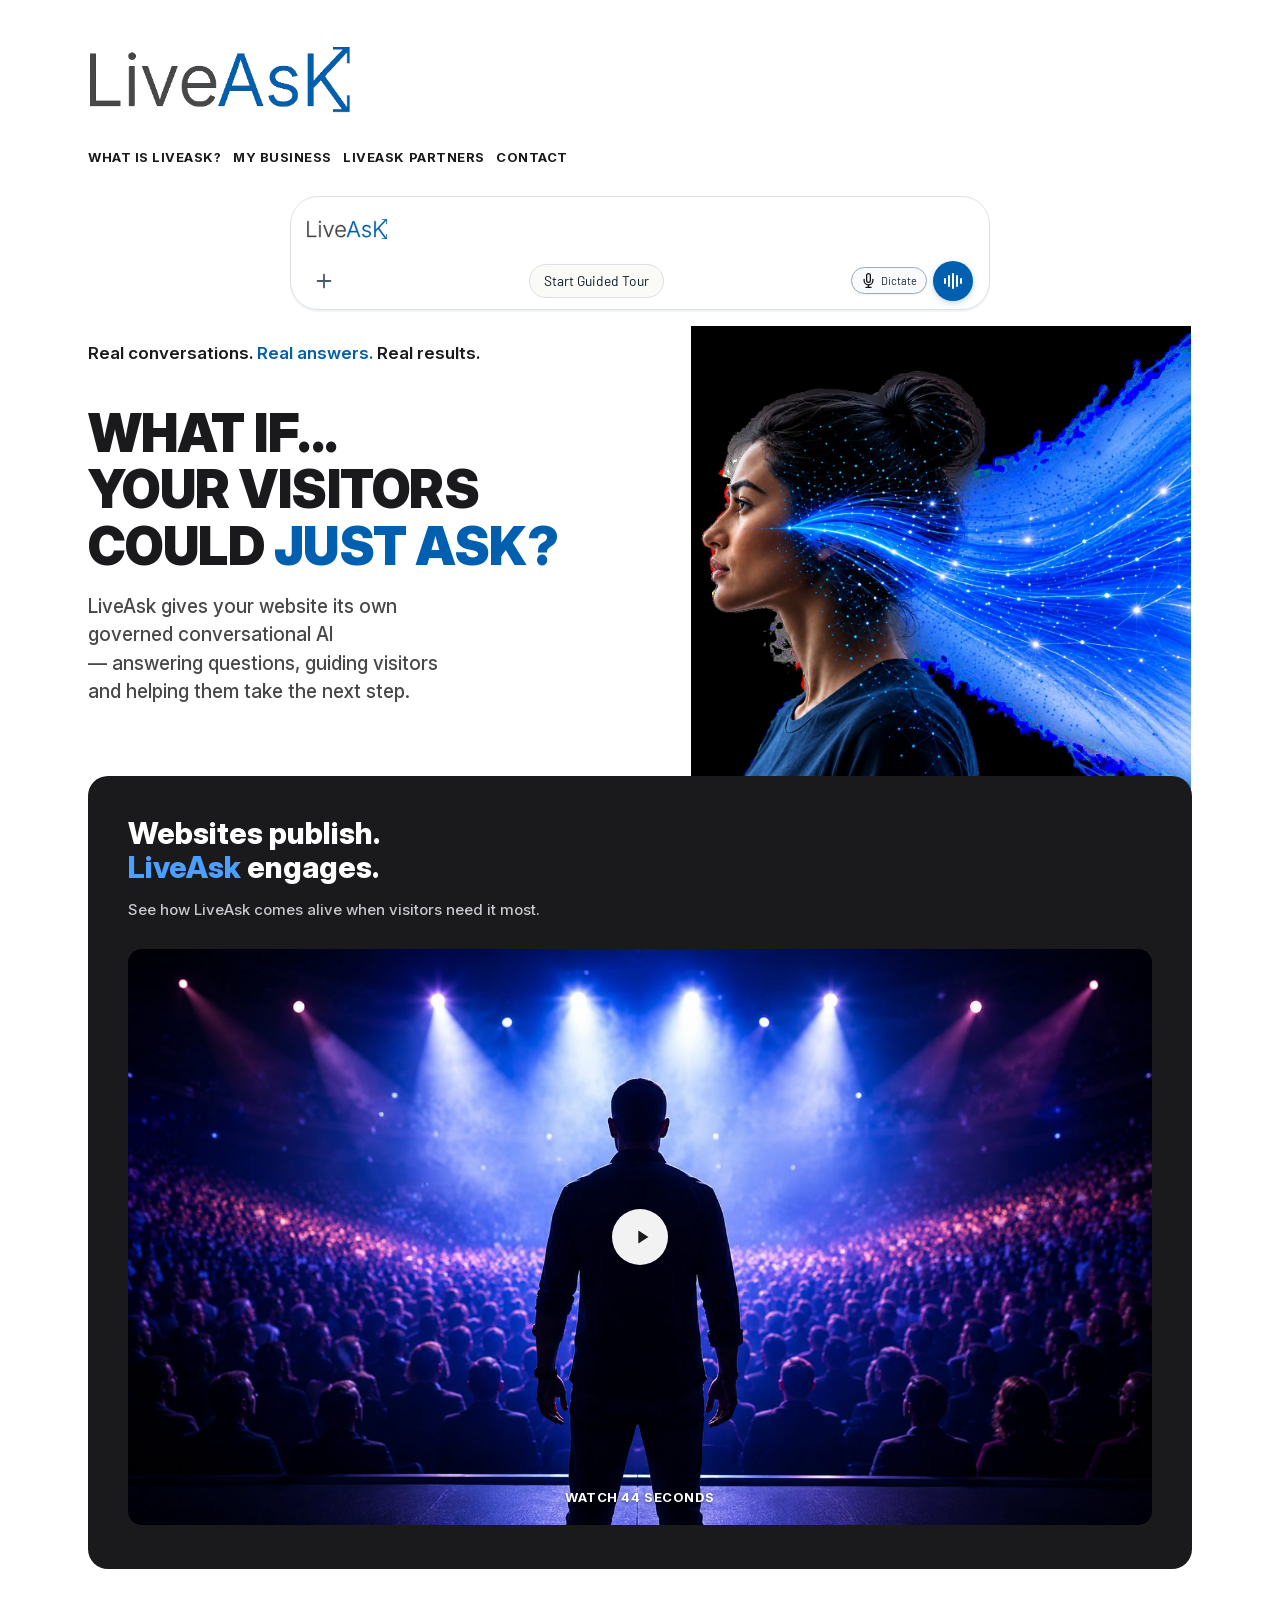
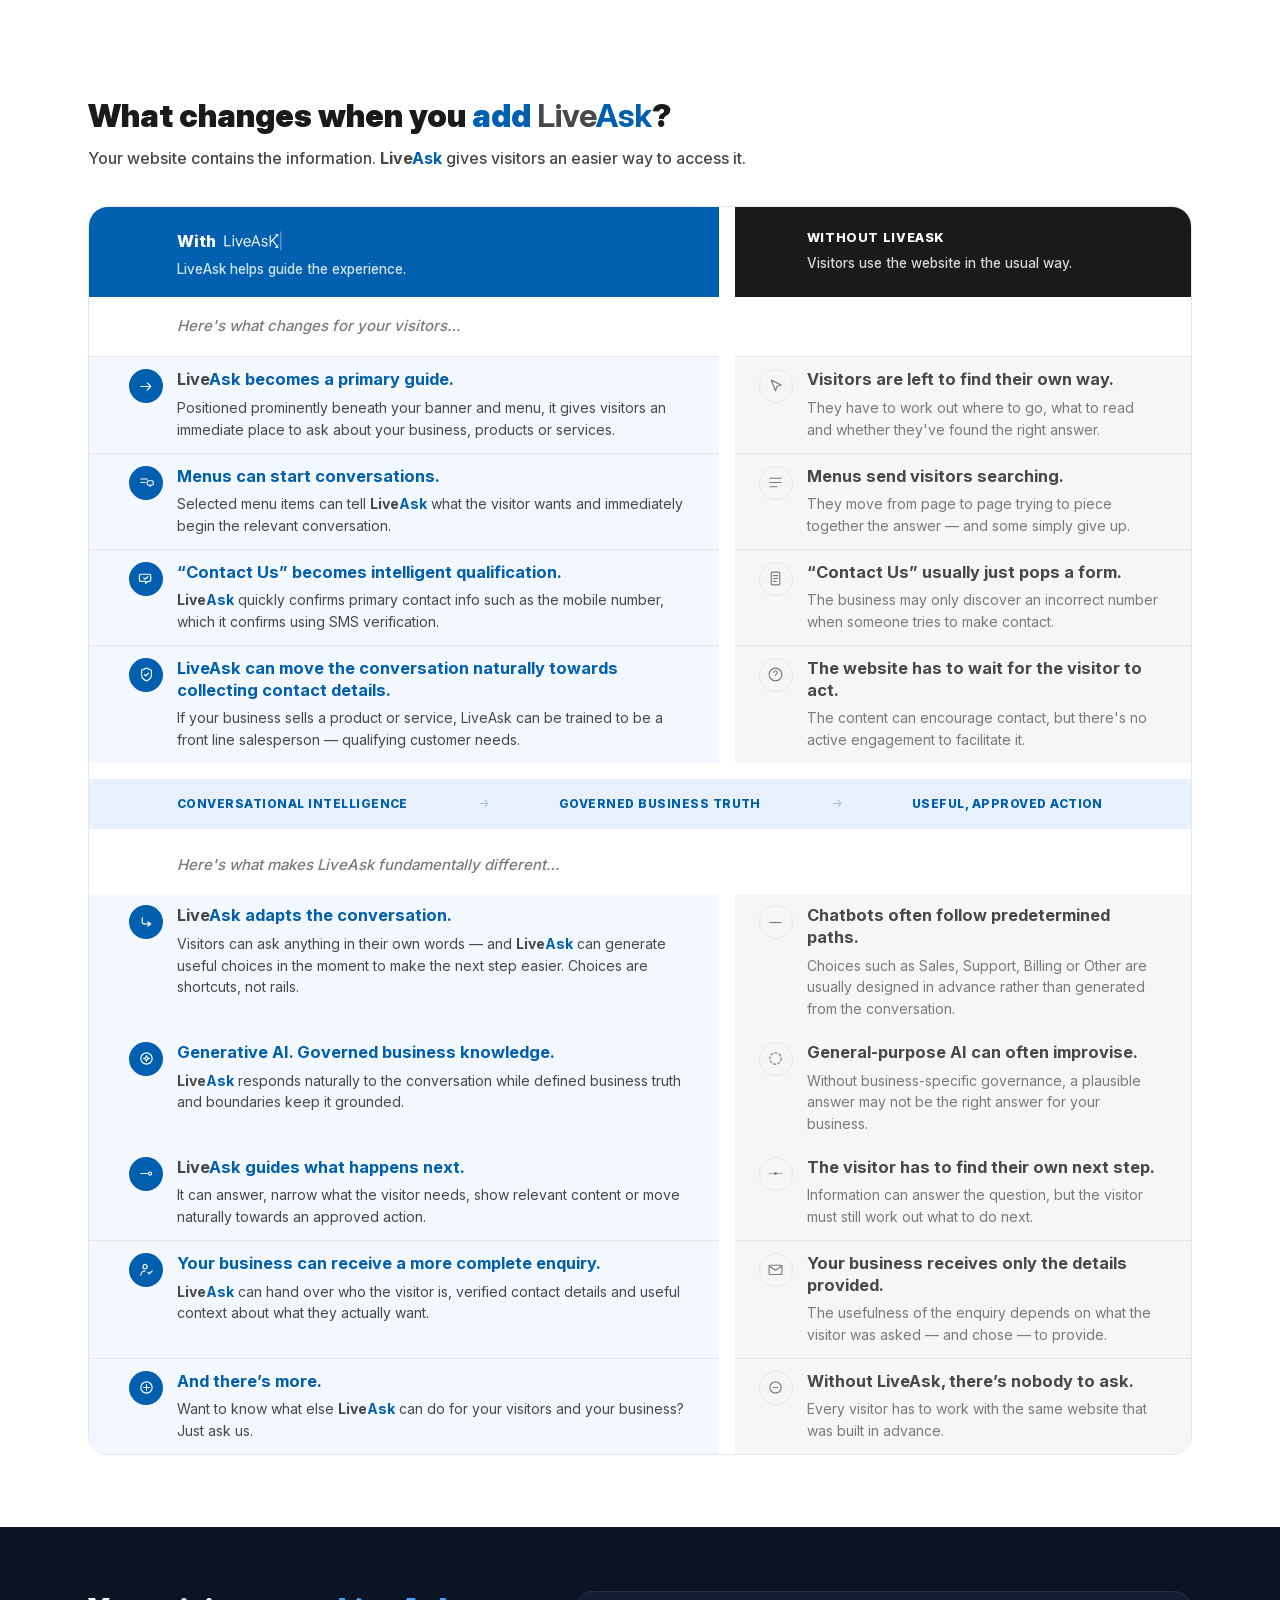
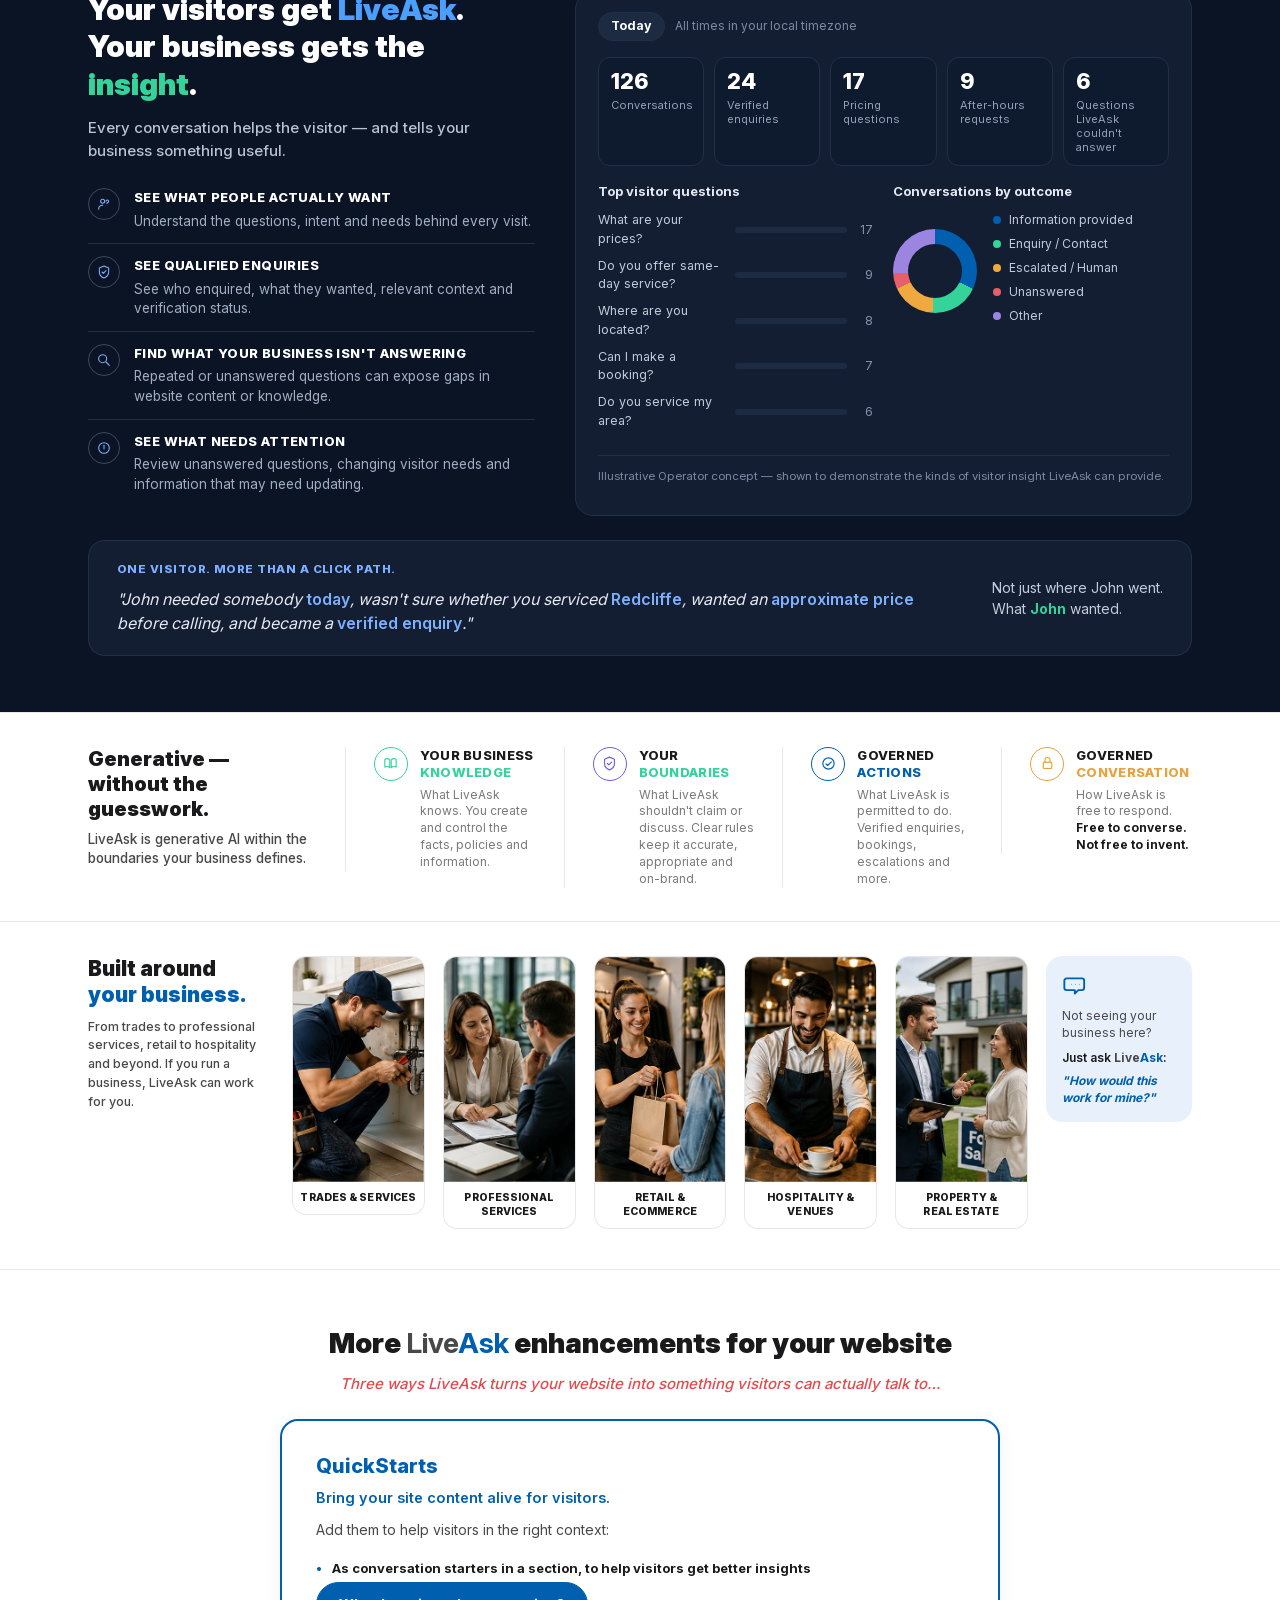
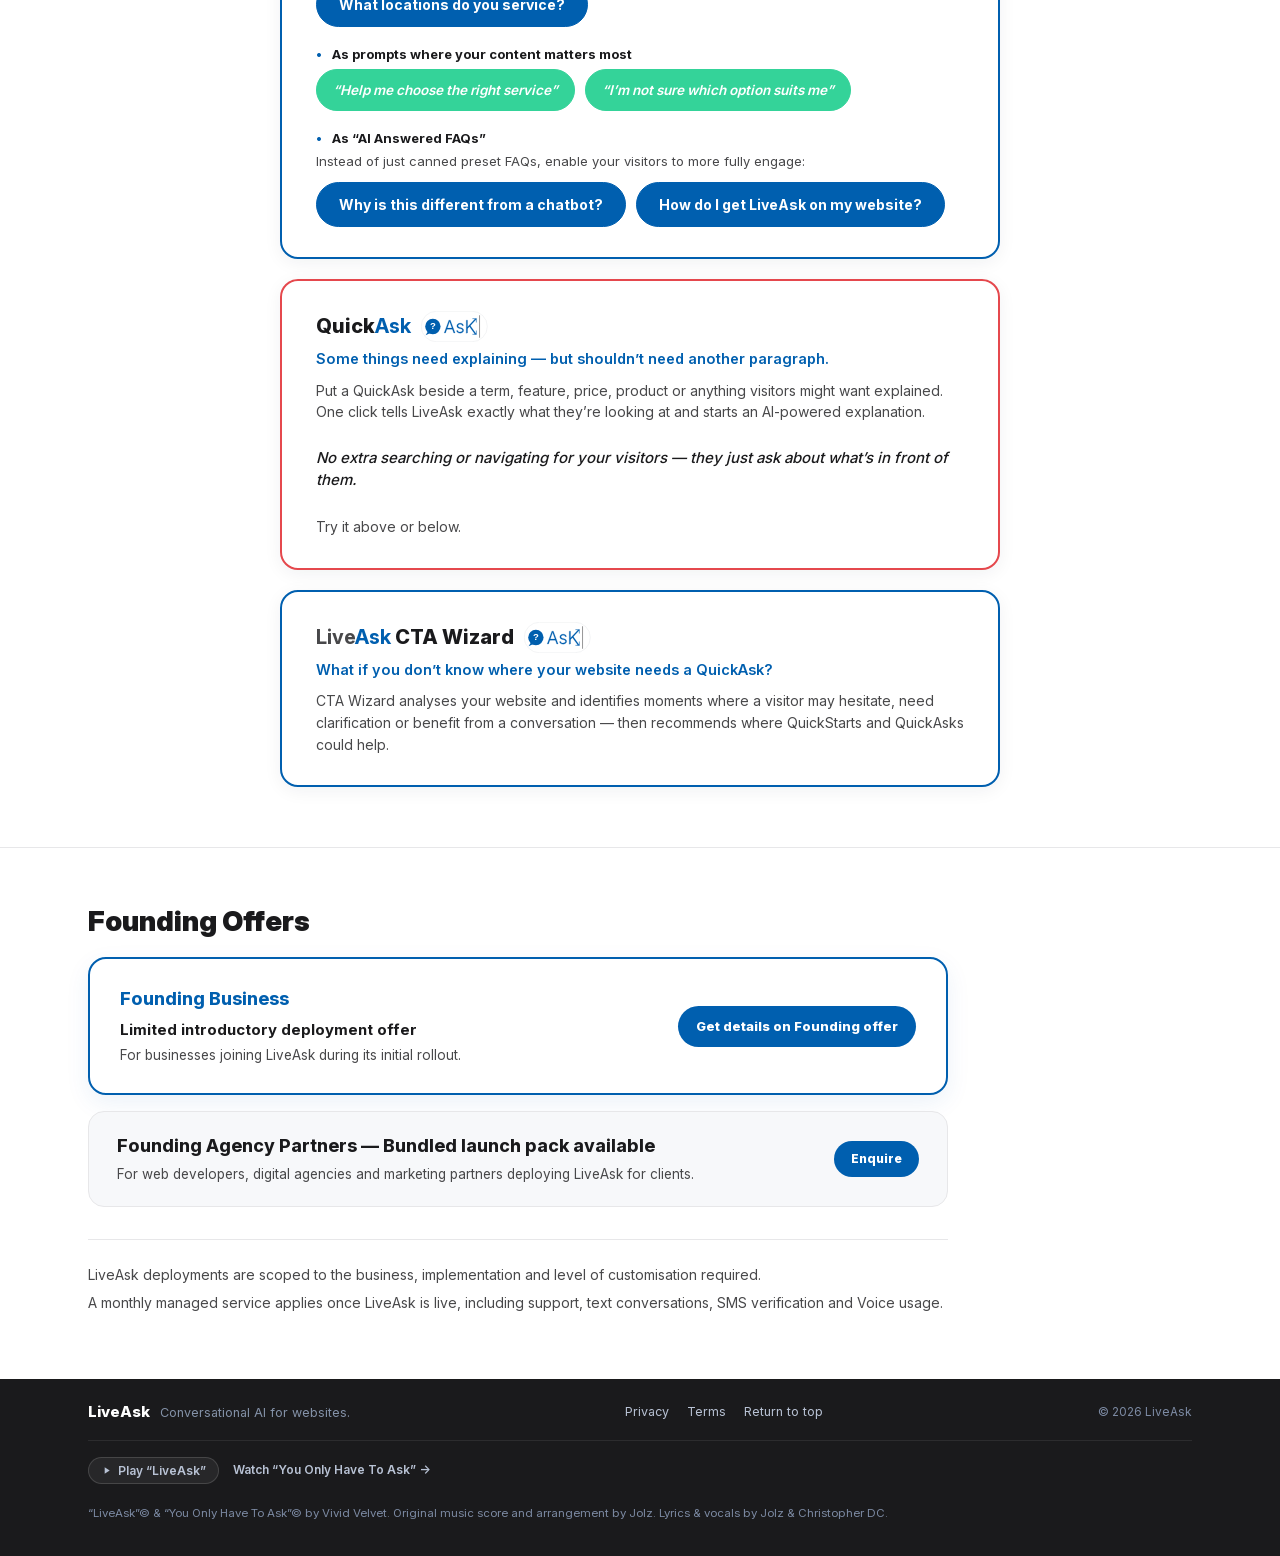
==== commit 4a9e5f94: "Publish legal pages and Track A privacy notices" ====
--- a/index.html
+++ b/index.html
@@ -8,9 +8,7 @@
 <link rel="icon" href="/favicon.ico" sizes="32x32">
 <link rel="apple-touch-icon" href="/apple-touch-icon.png">
 <link rel="manifest" href="/manifest.json">
-<link rel="preconnect" href="https://fonts.googleapis.com">
-<link rel="preconnect" href="https://fonts.gstatic.com" crossorigin>
-<link href="https://fonts.googleapis.com/css2?family=Inter:wght@400;500;600;700;800;900&display=swap" rel="stylesheet">
+<link rel="stylesheet" href="/fonts/inter.css">
 <style>
   :root {
     --liveask-blue: #005FAF;
@@ -2983,7 +2981,7 @@
         data-company-name="LiveAsk"
         data-liveask-mount="liveask-primary-mount"></script>
 
-<script src="/campaign-tracking.js?v=20261007-campaign-visits" defer></script>
+<script src="/campaign-tracking.js?v=20261018-track-a-attribution" defer></script>
 </body>
 </html>
 
--- a/fonts/inter.css
+++ b/fonts/inter.css
@@ -0,0 +1,8 @@
+/* Inter 4.x, self-hosted by LiveAsk under the SIL Open Font License 1.1. */
+@font-face {
+  font-family: 'Inter';
+  src: url('./inter-variable.woff2') format('woff2');
+  font-style: normal;
+  font-weight: 100 900;
+  font-display: swap;
+}
